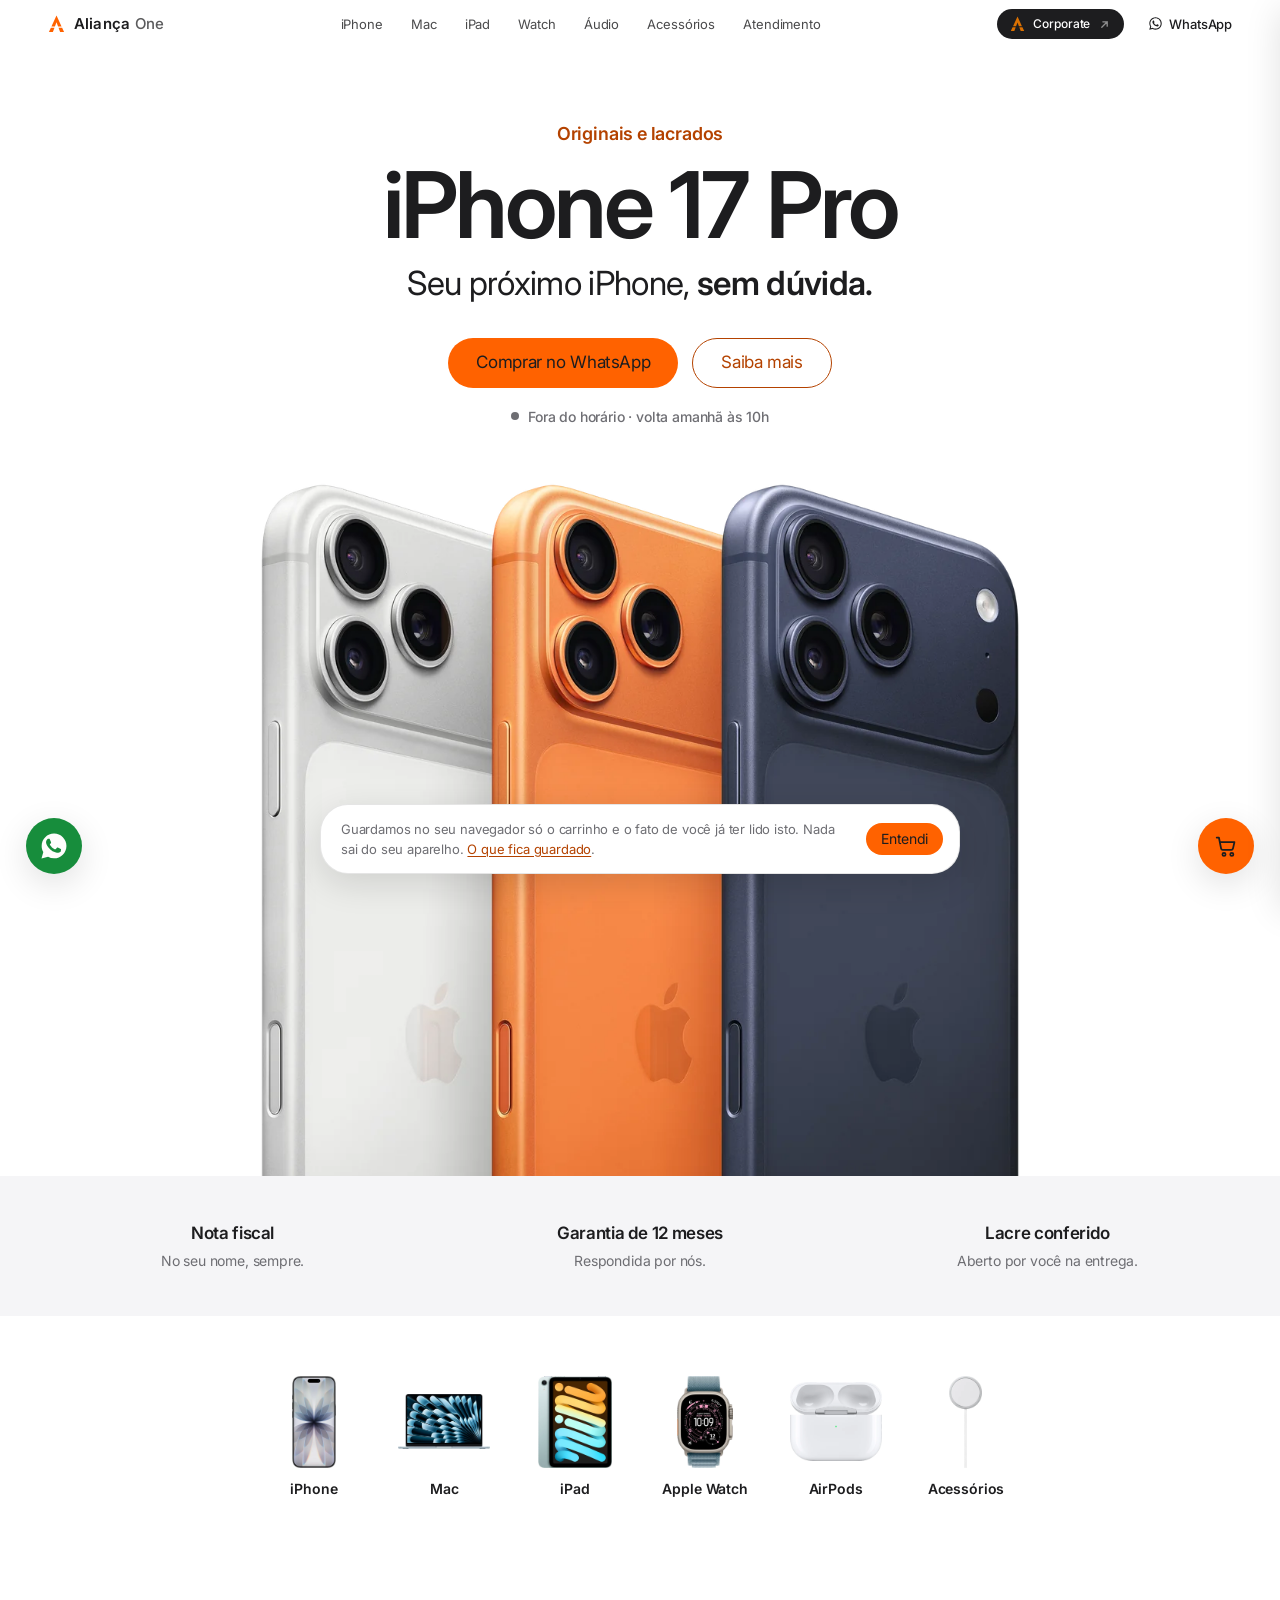
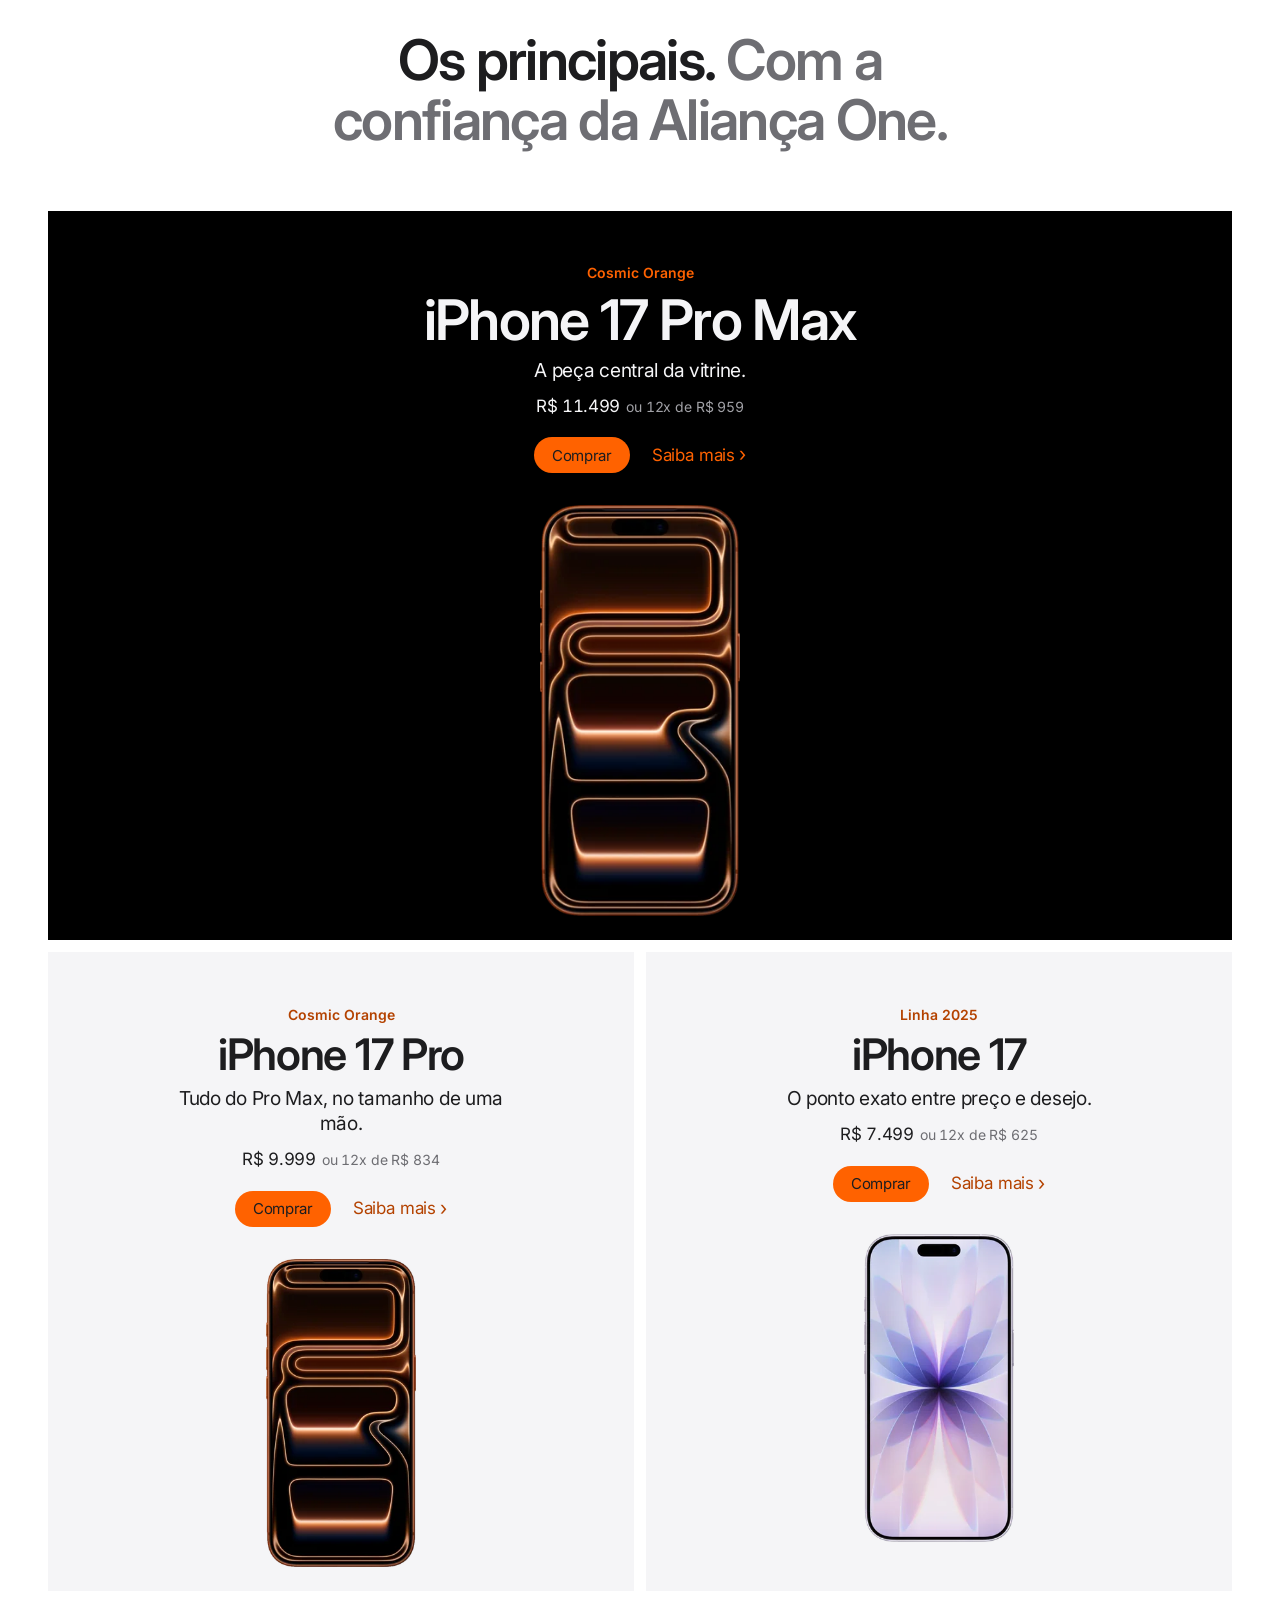
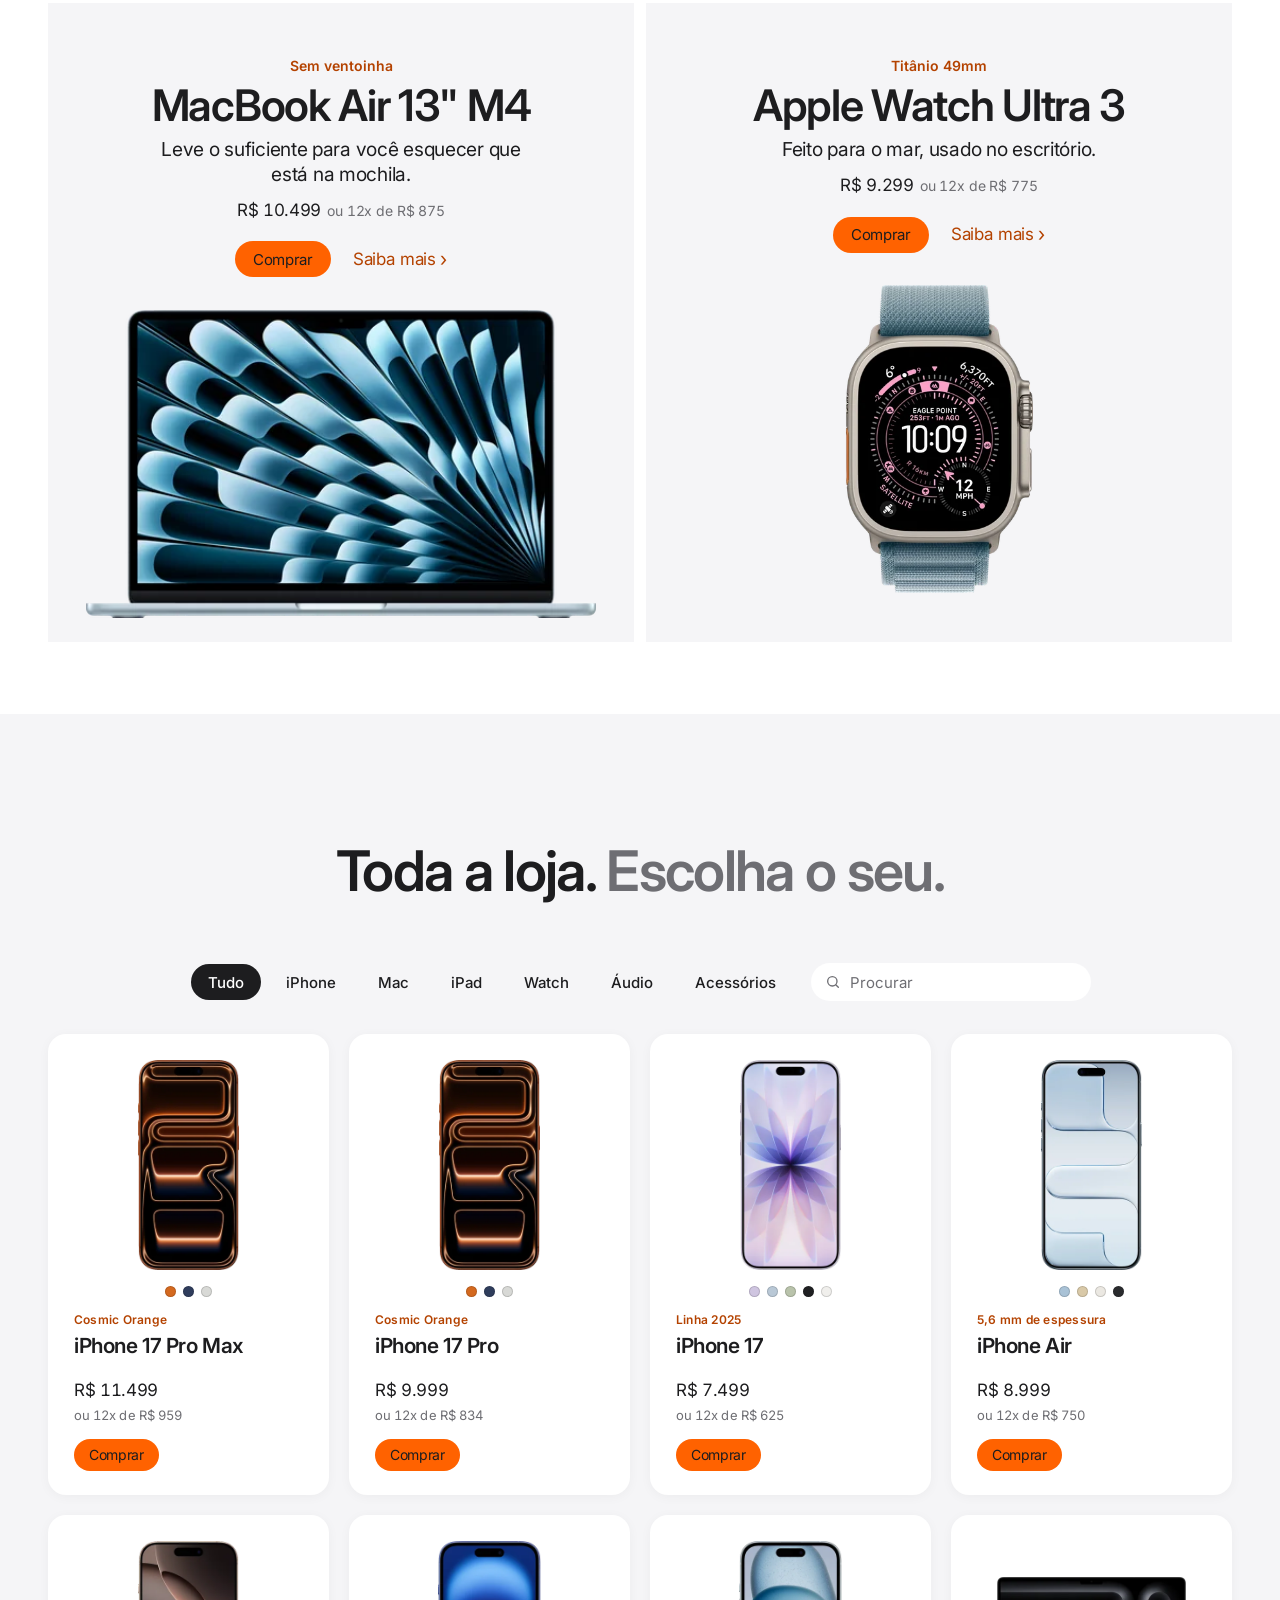
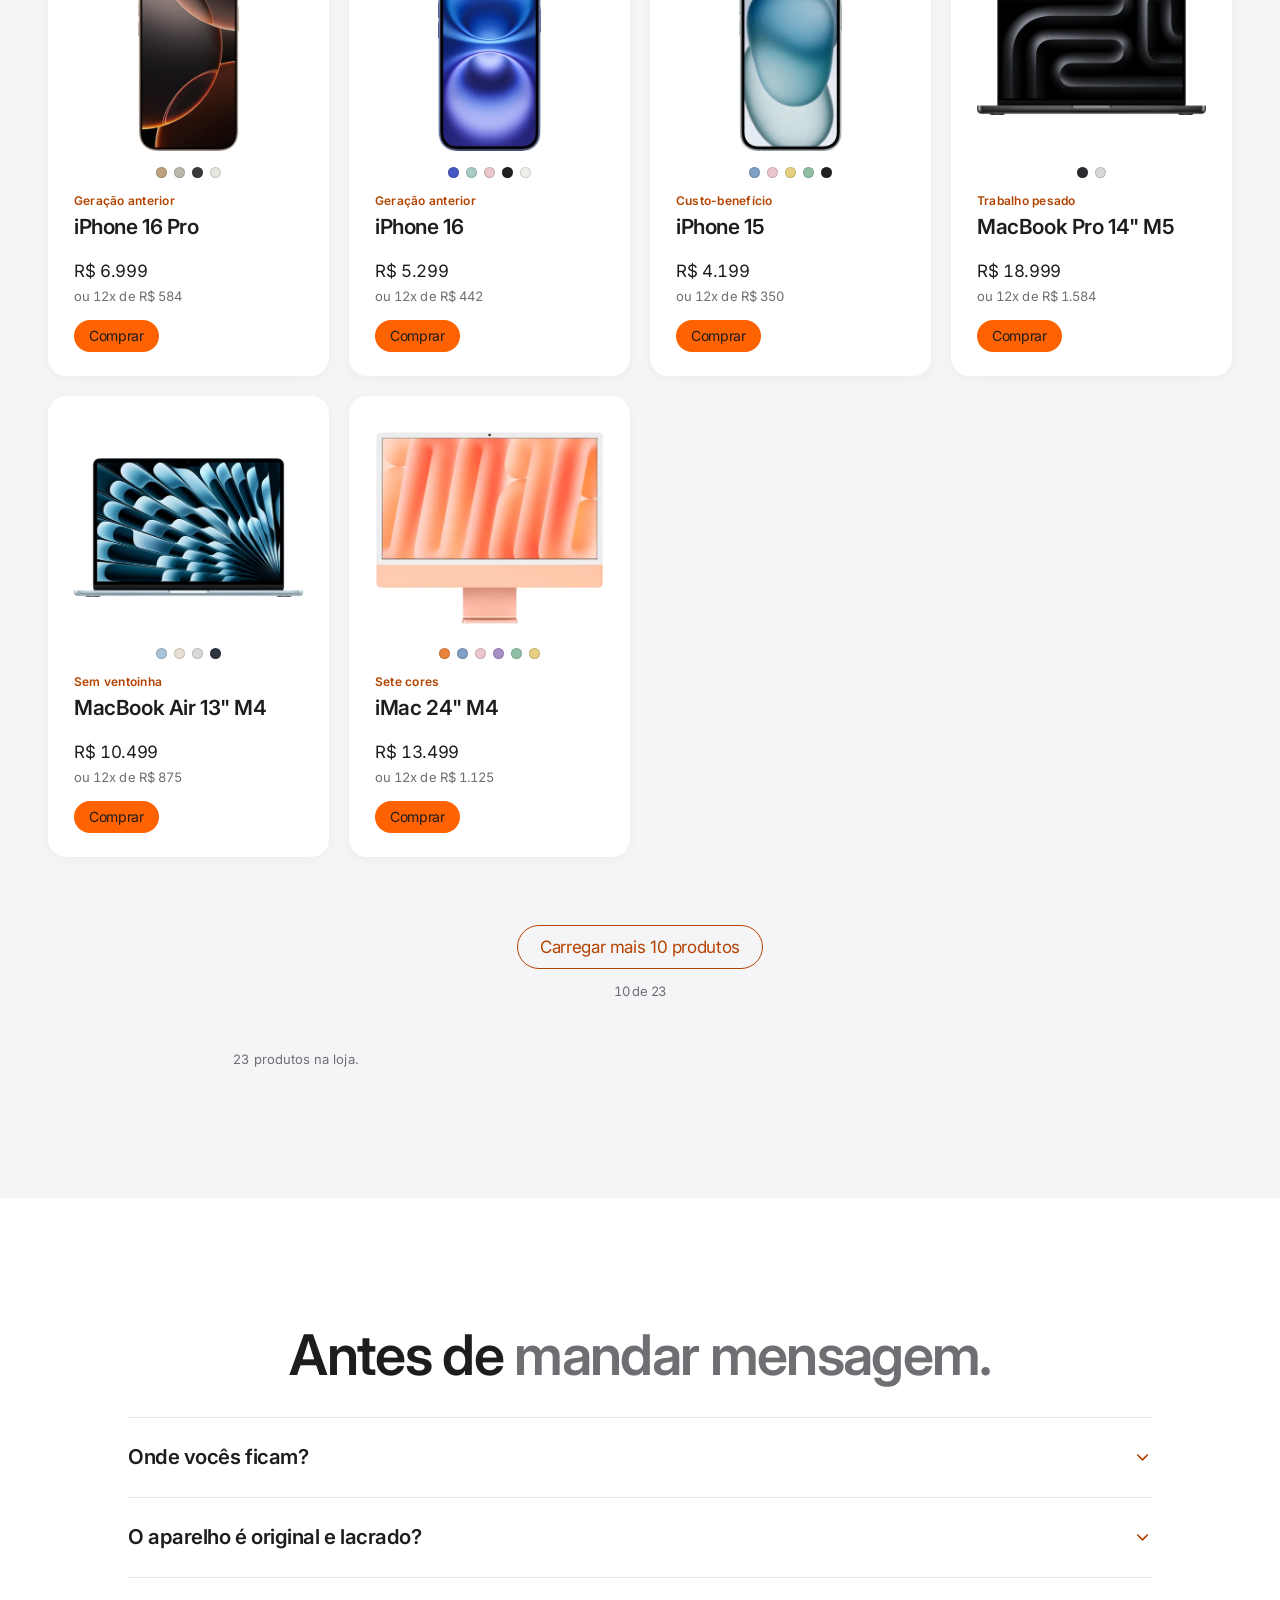
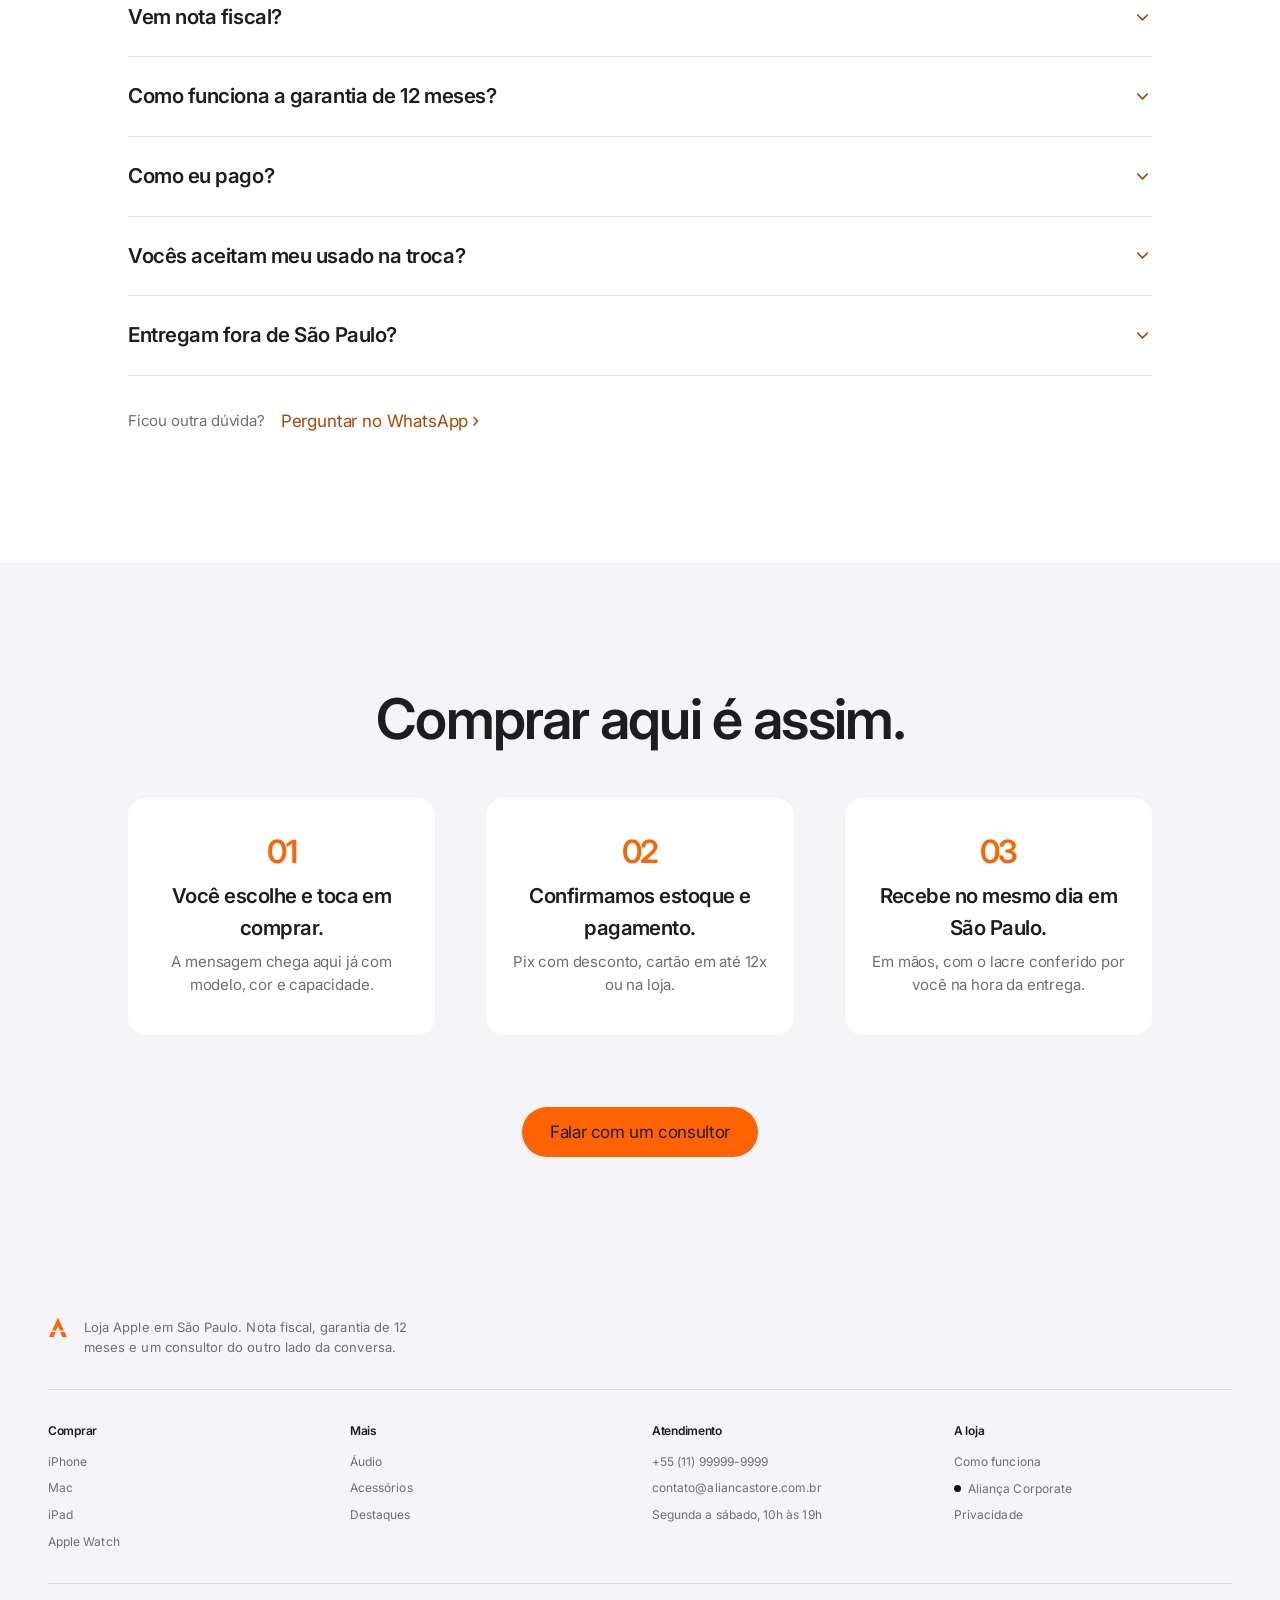
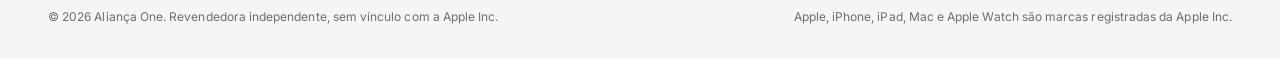
==== index.html @ 77023c51 "Redesenho no estilo Apple e painel de administração - Visual do varejo no idioma de apple.com: palet" ====
<!DOCTYPE html>
<html lang="pt-BR">
<head>
<meta charset="UTF-8">
<meta name="viewport" content="width=device-width, initial-scale=1">
<title>Aliança One — iPhone, Mac, iPad e Apple Watch</title>
<meta name="description" content="Loja Aliança One: iPhone 17, Mac, iPad, Apple Watch e AirPods com nota fiscal, garantia de 12 meses e atendimento direto no WhatsApp.">
<meta name="theme-color" content="#f5f5f7">
<meta property="og:title" content="Aliança One">
<meta property="og:description" content="A melhor forma de comprar Apple em São Paulo. Nota fiscal, garantia e um consultor no WhatsApp.">
<meta property="og:type" content="website">
<link rel="preconnect" href="https://fonts.googleapis.com">
<link rel="preconnect" href="https://fonts.gstatic.com" crossorigin>
<link rel="stylesheet" href="https://fonts.googleapis.com/css2?family=Inter:wght@400;500;600;700&display=swap">
<script>
  document.documentElement.classList.add('js');
  /* A metade da transição que pertence a esta página. Roda ANTES da
     primeira pintura: se esperasse o JS do rodapé, existiria um quadro
     com a página à mostra antes de a cortina cobrir. */
  try {
    if (sessionStorage.getItem('alianca:troca') === '1') {
      sessionStorage.removeItem('alianca:troca');
      document.documentElement.classList.add('chegando');
    }
  } catch (e) { /* navegador sem sessionStorage: entra sem cortina */ }
</script>
<link rel="stylesheet" href="assets/css/style.css">
<link rel="preload" as="image" href="assets/img/iphone-17-pro.webp" type="image/webp" fetchpriority="high">
<link rel="icon" href="data:image/svg+xml,<svg xmlns='http://www.w3.org/2000/svg' viewBox='0 0 64 64'><rect width='64' height='64' rx='14' fill='%23f8f4ee'/><path d='M32 4 48.67 40 37.25 40 32 26 26.75 40 15.33 40Z' fill='%23FF6200'/><path d='M13.5 44 25.25 44 20 58 7 58Z' fill='%23FF6200'/><path d='M50.5 44 38.75 44 44 58 57 58Z' fill='%23FF6200'/></svg>">
</head>
<body>

<div class="troca" id="troca" aria-hidden="true"></div>


<a class="skip" href="#conteudo">Pular para o conteúdo</a>

<!-- ============ Navegação ============ -->
<nav class="nav-topo" aria-label="Navegação principal">
  <div class="shell shell--larga nav-inner">
    <a class="marca" href="index.html" aria-label="Aliança One, página inicial">
      <svg class="simbolo" viewBox="4 2 56 58" aria-hidden="true" focusable="false">
        <path d="M32 4 L48.67 40 L37.25 40 L32 26 L26.75 40 L15.33 40 Z"/>
        <path d="M13.5 44 L25.25 44 L20 58 L7 58 Z"/>
        <path d="M50.5 44 L38.75 44 L44 58 L57 58 Z"/>
      </svg>
      <span class="marca-nome">Aliança<span class="marca-sub">One</span></span>
    </a>

    <div class="nav-links" id="nav-links" data-open="false">
      <a href="index.html?cat=iphone#catalogo">iPhone</a>
      <a href="index.html?cat=mac#catalogo">Mac</a>
      <a href="index.html?cat=ipad#catalogo">iPad</a>
      <a href="index.html?cat=watch#catalogo">Watch</a>
      <a href="index.html?cat=audio#catalogo">Áudio</a>
      <a href="index.html?cat=acessorios#catalogo">Acessórios</a>
      <a class="nav-destaque" href="sobre.html">Atendimento</a>
      <a class="nav-corp-menu" href="corporate.html" data-troca="#000000">
        <span class="nav-corp-menu-t">Aliança <b>Corporate</b></span>
        <span class="nav-corp-menu-s">Mac para a sua equipe, no CNPJ</span>
      </a>
      <a class="btn" data-wa="true" target="_blank" rel="noopener" href="#">Falar no WhatsApp</a>
    </div>

    <!-- A porta para o outro ramo. Ela NÃO mora na lista de
         categorias: iPhone, Mac e iPad são famílias de produto, e o
         Corporate é outra empresa. Posto entre as categorias, ele
         parecia mais um item de catálogo e sumia. Aqui ele fica no
         grupo de ações, à direita, onde moram as coisas que levam
         para fora desta loja. -->
    <a class="nav-corp" href="corporate.html" data-troca="#000000">
      <span class="nav-corp-marca" aria-hidden="true">
        <svg viewBox="4 2 56 58" focusable="false">
          <path d="M32 4 L48.67 40 L37.25 40 L32 26 L26.75 40 L15.33 40 Z"/>
          <path d="M13.5 44 L25.25 44 L20 58 L7 58 Z"/>
          <path d="M50.5 44 L38.75 44 L44 58 L57 58 Z"/>
        </svg>
      </span>
      <span>Corporate</span>
      <svg class="nav-corp-seta" width="13" height="13" viewBox="0 0 24 24" fill="none" stroke="currentColor" stroke-width="2.4" stroke-linecap="round" stroke-linejoin="round" aria-hidden="true"><path d="M7 17 17 7M9 7h8v8"/></svg>
    </a>

    <a class="nav-wa" data-wa="true" target="_blank" rel="noopener" href="#">
      <svg width="15" height="15" viewBox="0 0 24 24" fill="currentColor" aria-hidden="true"><path d="M12.04 2C6.58 2 2.13 6.45 2.13 11.91c0 1.75.46 3.45 1.32 4.95L2 22l5.25-1.38a9.9 9.9 0 0 0 4.79 1.22h.01c5.46 0 9.91-4.45 9.91-9.91 0-2.65-1.03-5.14-2.9-7.01A9.82 9.82 0 0 0 12.04 2Zm0 18.15h-.01a8.2 8.2 0 0 1-4.19-1.15l-.3-.18-3.12.82.83-3.04-.2-.31a8.19 8.19 0 0 1-1.26-4.38c0-4.54 3.7-8.24 8.25-8.24 2.2 0 4.27.86 5.83 2.42a8.19 8.19 0 0 1 2.41 5.83c0 4.54-3.7 8.24-8.24 8.24Zm4.52-6.17c-.25-.12-1.47-.72-1.69-.81-.23-.08-.39-.12-.56.13-.16.24-.64.8-.78.97-.15.16-.29.18-.53.06-.25-.13-1.05-.39-1.99-1.23-.74-.66-1.23-1.47-1.38-1.72-.14-.25-.01-.38.11-.5.11-.11.25-.29.37-.44.13-.15.17-.25.25-.41.09-.17.04-.31-.02-.43-.06-.12-.56-1.34-.76-1.84-.2-.48-.4-.42-.56-.43h-.47c-.17 0-.43.06-.66.31-.23.25-.86.85-.86 2.06s.89 2.39 1.01 2.55c.12.17 1.74 2.66 4.22 3.73.59.25 1.05.4 1.41.52.59.19 1.13.16 1.56.1.47-.07 1.47-.6 1.68-1.18.21-.58.21-1.07.14-1.18-.06-.11-.22-.17-.47-.29Z"/></svg>
      <span class="txt">WhatsApp</span>
    </a>


    <button class="nav-toggle" type="button" aria-expanded="false" aria-controls="nav-links" aria-label="Abrir menu">
      <span></span>
    </button>
  </div>
</nav>

<main id="conteudo">

<!-- ============ Capa ============ -->
<!-- No idioma de uma página de produto da Apple: o nome do aparelho,
     uma frase, as duas ações e a foto grande embaixo, tudo centrado.
     O laranja aparece no olho e no botão — e na própria foto. -->
<section class="heroi">
  <div class="shell heroi-txt">
    <p class="heroi-olho" data-entra>Originais e lacrados</p>
    <h1 class="heroi-titulo" data-entra>iPhone 17 Pro</h1>
    <p class="heroi-sub" data-entra>Seu próximo iPhone, <em>sem dúvida.</em></p>

    <div class="heroi-acoes" data-entra>
      <a class="btn btn--grande" target="_blank" rel="noopener"
         data-wa="Olá! Vim pelo site da Aliança One e quero ver as ofertas de iPhone.">Comprar no WhatsApp</a>
      <a class="btn btn--grande btn--vazio" href="produto.html?id=iphone-17-pro">Saiba mais</a>
    </div>

    <p class="estado" id="estado-loja" data-entra data-aberta="false">
      <span class="estado-luz" aria-hidden="true"></span>
      <span class="estado-txt"></span>
    </p>
  </div>

  <figure class="heroi-foto" data-entra>
    <picture>
      <source srcset="assets/img/iphone-17-pro.webp" type="image/webp">
      <img src="assets/img/iphone-17-pro.png" width="988" height="1122"
           fetchpriority="high" decoding="async"
           alt="Três iPhone 17 Pro vistos por trás, lado a lado: Prata Profundo, Laranja-cósmico e Azul-profundo.">
    </picture>
  </figure>
</section>

<!-- Os quatro fatos que respondem "e se for golpe?". -->
<section class="fatos" aria-label="Por que comprar aqui">
  <dl class="shell shell--larga fatos-grade">
    <div data-cnpj-bloco><dt>CNPJ</dt><dd data-cnpj></dd></div>
    <div><dt>Nota fiscal</dt><dd>No seu nome, sempre.</dd></div>
    <div><dt>Garantia de 12 meses</dt><dd>Respondida por nós.</dd></div>
    <div><dt>Lacre conferido</dt><dd>Aberto por você na entrega.</dd></div>
  </dl>
</section>

<!-- ============ Trilho de categorias ============ -->
<!-- Como a vitrine da Apple Store: uma foto pequena de cada família
     em cima do nome. -->
<section class="trilho" aria-label="Comprar por categoria">
  <div class="shell shell--larga">
    <div class="trilho-lista">
      <a href="index.html?cat=iphone#catalogo"><img src="assets/img/produtos/iphone-17/preto.webp" alt="" loading="lazy" width="80" height="80"><span>iPhone</span></a>
      <a href="index.html?cat=mac#catalogo"><img src="assets/img/produtos/macbook-air-13-m4/azul-ceu.webp" alt="" loading="lazy" width="80" height="80"><span>Mac</span></a>
      <a href="index.html?cat=ipad#catalogo"><img src="assets/img/produtos/ipad-air-11-m3/azul.webp" alt="" loading="lazy" width="80" height="80"><span>iPad</span></a>
      <a href="index.html?cat=watch#catalogo"><img src="assets/img/produtos/watch-ultra-3/titanio-natural.webp" alt="" loading="lazy" width="80" height="80"><span>Apple Watch</span></a>
      <a href="index.html?cat=audio#catalogo"><img src="assets/img/produtos/airpods-pro-3/branco.webp" alt="" loading="lazy" width="80" height="80"><span>AirPods</span></a>
      <a href="index.html?cat=acessorios#catalogo"><img src="assets/img/produtos/magsafe-charger/branco.webp" alt="" loading="lazy" width="80" height="80"><span>Acessórios</span></a>
    </div>
  </div>
</section>

<!-- ============ Destaques ============ -->
<section class="destaques" id="destaques">
  <div class="shell shell--larga">
    <div class="sec-topo" data-reveal>
      <h2 class="t-xl">Os principais. <em class="rampa">Com a confiança da Aliança One.</em></h2>
    </div>

    <div class="grade-destaques" id="grade-destaques"></div>
  </div>
</section>

<!-- ============ Catálogo ============ -->
<section class="catalogo" id="catalogo">
  <div class="shell shell--larga">
    <div class="sec-topo" data-reveal>
      <h2 class="t-xl">Toda a loja. <em class="rampa">Escolha o seu.</em></h2>
    </div>

    <div class="filtros" data-reveal>
      <div class="chips" id="chips" role="group" aria-label="Filtrar por categoria"></div>
      <div class="busca">
        <svg width="16" height="16" viewBox="0 0 24 24" fill="none" stroke="currentColor" stroke-width="2" stroke-linecap="round" aria-hidden="true"><circle cx="11" cy="11" r="7"/><path d="m20 20-3.5-3.5"/></svg>
        <label class="sr-only" for="busca">Procurar produto</label>
        <input id="busca" type="search" placeholder="Procurar" autocomplete="off">
      </div>
    </div>

    <div class="lista" id="lista-produtos"></div>
    <p class="contagem" id="contagem" role="status" aria-live="polite"></p>
  </div>
</section>

<!-- ============ Perguntas ============ -->
<section class="perguntas" id="perguntas">
  <div class="shell">
    <div class="sec-topo" data-reveal>
      <h2 class="t-xl">Antes de <em class="rampa">mandar mensagem.</em></h2>
    </div>

    <div class="acordeao" id="acordeao"></div>

    <p class="perguntas-fim" data-reveal>
      Ficou outra dúvida?
      <a class="seta" data-wa="Olá! Vim pelo site da Aliança One e fiquei com uma dúvida antes de comprar."
         target="_blank" rel="noopener" href="#">Perguntar no WhatsApp</a>
    </p>
  </div>
</section>

<!-- ============ Instagram ============ -->
<section class="insta" data-instagram-bloco>
  <div class="shell">
    <div class="insta-grade">
      <div data-reveal>
        <p class="olho">Instagram</p>
        <h2 class="t-xl">O estoque do dia mora lá.</h2>
        <p class="insta-txt">Todo aparelho que chega é postado. É onde você vê o que
          temos hoje, quem recebeu ontem e a cara de quem vai te atender — que é a
          prova que a gente tem para dar, e a que você deveria cobrar.</p>
      </div>

      <a class="insta-cartao" data-instagram href="#" target="_blank" rel="noopener" data-reveal>
        <svg viewBox="0 0 24 24" fill="none" stroke="currentColor" stroke-width="1.6" aria-hidden="true">
          <rect x="3" y="3" width="18" height="18" rx="5.4"/>
          <circle cx="12" cy="12" r="4.1"/>
          <circle cx="17.4" cy="6.6" r="1.2" fill="currentColor" stroke="none"/>
        </svg>
        <span class="insta-arroba" data-arroba>Instagram</span>
        <span class="insta-acao">Ver o perfil</span>
      </a>
    </div>
  </div>
</section>

<!-- ============ Compromissos ============ -->
<section class="compromissos">
  <div class="shell">
    <h2 class="t-xl" data-reveal>Comprar aqui é assim.</h2>

    <div class="compromissos-grade">
      <div data-reveal>
        <span class="n" aria-hidden="true">01</span>
        <h3>Você escolhe e toca em comprar.</h3>
        <p>A mensagem chega aqui já com modelo, cor e capacidade.</p>
      </div>
      <div data-reveal style="--delay:80ms">
        <span class="n" aria-hidden="true">02</span>
        <h3>Confirmamos estoque e pagamento.</h3>
        <p>Pix com desconto, cartão em até 12x ou na loja.</p>
      </div>
      <div data-reveal style="--delay:160ms">
        <span class="n" aria-hidden="true">03</span>
        <h3>Recebe no mesmo dia em São Paulo.</h3>
        <p>Em mãos, com o lacre conferido por você na hora da entrega.</p>
      </div>
    </div>

    <div class="compromissos-cta" data-reveal>
      <a class="btn btn--grande" data-wa="true" target="_blank" rel="noopener" href="#">Falar com um consultor</a>
    </div>
  </div>
</section>

</main>

<!-- ============ Rodapé ============ -->
<footer class="rodape">
  <div class="shell shell--larga">
      <div class="rodape-marca">
        <svg class="simbolo" viewBox="4 2 56 58" aria-hidden="true" focusable="false">
          <path d="M32 4 L48.67 40 L37.25 40 L32 26 L26.75 40 L15.33 40 Z"/>
          <path d="M13.5 44 L25.25 44 L20 58 L7 58 Z"/>
          <path d="M50.5 44 L38.75 44 L44 58 L57 58 Z"/>
        </svg>
        <p>Loja Apple em São Paulo. Nota fiscal, garantia de 12 meses e um consultor
          do outro lado da conversa.</p>
      </div>

    <div class="rodape-cols">
      <div>
        <h4>Comprar</h4>
        <ul>
          <li><a href="index.html?cat=iphone#catalogo">iPhone</a></li>
          <li><a href="index.html?cat=mac#catalogo">Mac</a></li>
          <li><a href="index.html?cat=ipad#catalogo">iPad</a></li>
          <li><a href="index.html?cat=watch#catalogo">Apple Watch</a></li>
        </ul>
      </div>
      <div>
        <h4>Mais</h4>
        <ul>
          <li><a href="index.html?cat=audio#catalogo">Áudio</a></li>
          <li><a href="index.html?cat=acessorios#catalogo">Acessórios</a></li>
          <li><a href="index.html#destaques">Destaques</a></li>
        </ul>
      </div>
      <div>
        <h4>Atendimento</h4>
        <ul>
          <li><a data-wa="true" target="_blank" rel="noopener" href="#"><span data-telefone>WhatsApp</span></a></li>
          <li data-campo="email"></li>
          <li data-campo="horario"></li>
        </ul>
      </div>
      <div>
        <h4>A loja</h4>
        <ul>
          <li data-instagram-bloco><a data-instagram href="#" target="_blank" rel="noopener"><span data-arroba>Instagram</span></a></li>
          <li><a href="sobre.html">Como funciona</a></li>
          <li><a class="rodape-corp" href="corporate.html" data-troca="#000000">Aliança Corporate</a></li>
          <li><a href="privacidade.html">Privacidade</a></li>
        </ul>
      </div>
    </div>

    <div class="rodape-fim">
      <p>© <span id="ano"></span> Aliança One. Revendedora independente, sem vínculo com a Apple Inc.</p>
      <p>Apple, iPhone, iPad, Mac e Apple Watch são marcas registradas da Apple Inc.</p>
    </div>
  </div>
</footer>

<!-- ============ Sacola ============ -->
<div class="carrinho" id="carrinho" data-aberto="false">
  <div class="carrinho-veu" data-fechar-carrinho></div>

  <aside class="carrinho-folha" role="dialog" aria-modal="true" aria-labelledby="carrinho-titulo" aria-hidden="true">
    <header class="carrinho-topo">
      <h2 id="carrinho-titulo">Seu carrinho</h2>
      <button class="carrinho-x" type="button" data-fechar-carrinho aria-label="Fechar o carrinho">
        <svg width="15" height="15" viewBox="0 0 24 24" fill="none" stroke="currentColor" stroke-width="2.2" stroke-linecap="round" aria-hidden="true"><path d="M6 6l12 12M18 6L6 18"/></svg>
      </button>
    </header>

    <div class="carrinho-corpo" id="carrinho-itens"></div>

    <footer class="carrinho-fim" id="carrinho-fim" hidden>
      <div class="carrinho-total">
        <span>Total à vista</span>
        <b id="carrinho-total"></b>
      </div>
      <p class="carrinho-parcelado" id="carrinho-parcelado"></p>
      <a class="btn btn--grande btn--largo" id="carrinho-enviar" target="_blank" rel="noopener" href="#">
        Fechar pedido no WhatsApp
      </a>
      <p class="carrinho-nota">A lista inteira já vai escrita na mensagem, com cor e capacidade.</p>
    </footer>
  </aside>
</div>

<!-- ============ Aviso de armazenamento ============ -->
<div class="aviso" id="aviso" hidden>
  <p class="aviso-txt">Guardamos no seu navegador só o carrinho e o fato de você já ter lido
    isto. Nada sai do seu aparelho. <a href="privacidade.html">O que fica guardado</a>.</p>
  <button class="btn btn--peq" type="button" id="aviso-ok">Entendi</button>
</div>

<!-- ============ Carrinho ============ -->
<button class="fab-sacola" type="button" aria-expanded="false" aria-controls="carrinho"
        aria-label="Abrir o carrinho, vazio" data-itens="0">
  <span class="fab-icone" aria-hidden="true">
    <svg viewBox="0 0 24 24" fill="none" stroke="currentColor" stroke-width="1.7" stroke-linecap="round" stroke-linejoin="round">
      <path d="M2.6 3.4h2.1l2.1 10.5a1.6 1.6 0 0 0 1.6 1.3h8.2a1.6 1.6 0 0 0 1.6-1.2l1.4-6.1H5.7"/>
      <circle cx="9.6" cy="19.6" r="1.5"/>
      <circle cx="17.1" cy="19.6" r="1.5"/>
    </svg>
  </span>
  <span class="fab-sacola-n" aria-hidden="true">0</span>
</button>

<!-- ============ WhatsApp ============ -->
<a class="wa" href="#" target="_blank" rel="noopener" aria-label="Falar com a Aliança One no WhatsApp">
  <svg viewBox="0 0 24 24" fill="currentColor" aria-hidden="true"><path d="M12.04 2C6.58 2 2.13 6.45 2.13 11.91c0 1.75.46 3.45 1.32 4.95L2 22l5.25-1.38a9.9 9.9 0 0 0 4.79 1.22h.01c5.46 0 9.91-4.45 9.91-9.91 0-2.65-1.03-5.14-2.9-7.01A9.82 9.82 0 0 0 12.04 2Zm5.52 13.98c-.25.7-1.45 1.34-2.02 1.42-.52.08-1.17.11-1.89-.12-.43-.14-.99-.32-1.7-.63-2.99-1.29-4.94-4.3-5.09-4.5-.15-.2-1.22-1.62-1.22-3.09 0-1.47.77-2.19 1.04-2.49.27-.3.59-.37.79-.37h.57c.18 0 .43-.07.67.51.25.6.84 2.07.91 2.22.07.15.12.32.02.52-.1.2-.15.32-.3.5-.15.17-.31.39-.44.52-.15.15-.3.31-.13.6.17.3.76 1.25 1.63 2.03 1.12 1 2.07 1.31 2.36 1.46.3.15.47.12.64-.07.17-.2.74-.86.94-1.16.2-.3.4-.25.67-.15.27.1 1.72.81 2.02.96.3.15.5.22.57.35.07.12.07.72-.18 1.42Z"/></svg>
</a>

<script src="assets/js/data.js"></script>
<script src="assets/js/catalogo.js"></script>
<script src="assets/js/aparelho.js"></script>
<script src="assets/js/gesto.js"></script>
<script src="assets/js/transicao.js"></script>
<script src="assets/js/app.js"></script>
<script src="assets/js/carrinho.js"></script>
</body>
</html>
---- assets/css/style.css ----
/* =============================================================
   ALIANÇA ONE — folha de estilo única

   A PÁGINA É OFF-WHITE E O LARANJA É O DETALHE. Essa é a inversão
   que governa tudo o que vem abaixo. Antes o laranja era o chão e o
   branco era o gesto; agora o papel é o chão e o laranja é o gesto —
   ele preenche botão, rótulo, o filete que corta a capa e uma única
   superfície inteira — a faixa dos compromissos, no pé da página —
   e nada mais.

   O argumento não é de gosto, é de quanto laranja o olho aguenta. Um
   chão saturado obriga a página inteira a se defender dele: toda
   tinta vira branca, todo secundário some, toda cor de produto tem
   de brigar com a cor da loja. Sobre papel, o laranja volta a ser o
   que uma marca precisa que ele seja — a coisa que o olho encontra
   primeiro, justamente porque não está em todo lugar.

   O laranja é o do iPhone 17 Pro: a página e o aparelho fotografado
   na capa são da mesma família de matiz.
   ============================================================= */

/* ---------- 1. Tokens ---------- */

:root {
  /* ---------------------------------------------------------------
     OS TRÊS DEGRAUS DO PAPEL.

     Off-white, nunca `#fff`: o branco puro é uma tela de escritório,
     e a loja vende objeto, não planilha. Os três são o MESMO papel
     com o croma da marca dentro (0.004 a 0.012 no matiz 70–78) — é
     essa gota de laranja que faz o cinza parecer quente em vez de
     parecer poeira.

     A ordem entre eles é a de uma lista agrupada de iOS, e é o
     contrário do que parece: o chão da página é o degrau do MEIO, o
     cartão é MAIS CLARO que ele, e o recuo é mais escuro. É assim que
     um cartão se levanta sem precisar de borda — a sombra confirma o
     que a luz já disse.
     --------------------------------------------------------------- */
  --chao:    #f5f5f7;  /* o cinza da Apple · o chão da página */
  --chao-2:  #ffffff;  /* cartão, campo, chip */
  --fundo:   #e8e8ed;  /* recuo, hover */

  /* Os mesmos três, com os nomes que o resto da folha já usava. As
     ilhas claras deixaram de ser exceção: agora a página inteira é
     ilha, e `--papel` é o papel mais alvo, para o que precisa saltar
     um degrau acima do chão. */
  --papel:   #ffffff;
  --papel-2: #f5f5f7;

  /* ---------------------------------------------------------------
     O LARANJA DA MARCA É `#FF6200`, e ele tem um limite físico que
     define sozinho toda a estrutura desta seção.

     `#FF6200` mede `oklch(0.691 0.207 42)`. A luminância dele é 0.30,
     e isso quer dizer que o MELHOR contraste que ele pode alcançar
     contra qualquer fundo claro é **3,00:1 — no branco puro**. Não é
     questão de escolher bem o papel: não existe fundo mais claro que
     branco. Como texto sobre papel ele fecha 2,74:1, e não há ajuste
     que o salve.

     Do outro lado ele é excelente como CHÃO: a tinta preta quente por
     cima dele fecha **5,79:1** — melhor que os 5,43:1 que o
     Laranja-cósmico dava. É para isso que ele serve.

     Daí a divisão de trabalho, e ela não é "dois laranjas": é o mesmo
     matiz 42 em duas luzes, cada uma no trabalho que a física permite.

       `--marca`  PREENCHE. Botão, cartão forte, faixa, etiqueta,
                  carrinho, chip, o filete da capa. Sempre com tinta
                  preta por cima — nunca com papel, que daria 2,90:1.
       `--acao`   ESCREVE. Rótulo, link, seta, chevron, monograma,
                  foco. Mesmo matiz, luz 0.53, 5,14:1 no chão.

     Visualmente o site é `#FF6200`: ele é quem preenche tudo o que
     tem área. O irmão escuro só aparece em texto miúdo, que é onde
     `#FF6200` seria ilegível de qualquer jeito.

     A REGRA DURA, e ela vale em toda superfície laranja da página:

         Sobre laranja, a tinta é PRETA. Nunca papel miúdo.

     E a armadilha que a medição pegou: rebaixar essa tinta por
     opacidade reprova. Por isso não há dois brilhos dentro de uma peça
     laranja — há uma tinta só, e o que separa manchete de corpo é peso
     e tamanho, nunca brilho.

     O Laranja-cósmico saiu. Ele era um segundo tom de superfície, e
     dois laranjas de superfície numa página que tem um laranja de
     marca é exatamente a diluição que a folha inteira existe para
     evitar.
     --------------------------------------------------------------- */
  --marca:       #FF6200;                 /* oklch(0.691 0.207 42) · preto por cima 5,79:1 */
  --marca-funda: oklch(0.655 0.19 42);    /* #eb5e15 · hover do preenchimento · 5,08:1 */

  --acao:       oklch(0.53 0.16 42);      /* #b44200 · o laranja que se ESCREVE · 5,14:1 */
  --acao-funda: oklch(0.475 0.143 42);    /* #9b3801 · hover do laranja escrito */
  --acao-tenue: color-mix(in oklab, var(--marca) 12%, transparent);

  /* O degrau de ênfase: a tinta laranja de um botão de PAPEL que mora
     dentro de uma superfície laranja. */
  --sobre-claro: oklch(0.48 0.145 42);    /* #9d3900 · 6,7:1 no papel */

  /* ---------------------------------------------------------------
     A TINTA. Preto quente, nunca `#000`: o mesmo matiz do laranja,
     com croma quase zero. 15,9:1 no chão.

     O secundário se rebaixa ESCURECENDO, que é o que um chão claro
     pede — foi exatamente o contrário na versão laranja, e é a única
     regra do site que a inversão virou de cabeça para baixo.
     --------------------------------------------------------------- */
  --tinta:   #1d1d1f;   /* 15,4:1 no chão */
  --escuro:  #1d1d1f;   /* o mesmo, pelo nome antigo */
  --suave:   #6e6e73;   /* 4,9:1 no chão, 5,1:1 no branco */

  /* O `--claro` é o papel visto de dentro de uma superfície escura:
     a tinta da faixa do Instagram, do botão preto da capa, do selo
     do carrinho. Ele não é mais o gesto do site — o gesto é o
     laranja. */
  --claro:   #ffffff;

  /* O filete. Sobre papel ele é a tinta rebaixada, não o branco. */
  --linha:   rgb(0 0 0 / 0.1);
  --linha-forte: rgb(0 0 0 / 0.2);

  /* A faixa forte e o botão: `#FF6200` cheio com a tinta preta por
     cima. É a mesma dupla em toda a folha, e é o único preenchimento
     cromático que o site tem. */
  --forte: var(--marca);
  --forte-tinta: #1d1d1f;

  /* Sem degradê em lugar nenhum: o token continua para o resto da
     folha não quebrar, mas é uma cor só. */
  --rampa-acao: var(--marca);

  /* -- Os dois grãos do outro ramo --
     O site carrega exatamente duas peças com a cor do Corporate: o
     disco do monograma na pílula do menu e o bloco dela no menu de
     celular. São os únicos lugares em que uma cor de fora do sistema
     entra, e entram porque não são decoração — são a amostra do
     lugar para onde o link leva. O ouro saiu de lá, depois o amarelo,
     depois o próprio bronze: hoje o acento do Corporate é um laranja
     vivo e escuro, e a miniatura tem de dizer a verdade sobre a
     página que promete. */
  --corp-preto:  oklch(0.19 0.008 250);
  --corp-laranja: #db7102;               /* oklch(0.66 0.163 55) */

  /* ---------------------------------------------------------------
     Chãos por categoria. A cor diz de que família é o produto antes
     de você ler o nome. Eles subiram de saturação junto com a
     inversão: contra um chão laranja bastava serem pálidos, contra
     um chão de papel um pálido some. Croma baixo mesmo assim — quem
     sinaliza ação é o laranja, e esses aqui são só chão.
     --------------------------------------------------------------- */
  --areia:   #f5f5f7;   /* iPhone     */
  --bruma:   #f5f5f7;  /* iPad       */
  --musgo:   #f5f5f7;  /* Áudio      */
  --argila:   #f5f5f7;   /* Watch      */
  --linho:   #f5f5f7;   /* Acessórios */
  --grafite:   #f5f5f7;  /* Mac        */

  /* ---------------------------------------------------------------
     As caixas dos destaques usam a versão SATURADA da mesma família.
     São seis blocos só, aparecendo uma vez na página — é onde a cor
     pode pesar sem cansar. Os chãos pálidos acima continuam servindo
     às pílulas do trilho, que se repetem.

     Cada caixa carrega dois tons próprios: `--olho` para o rótulo e
     `--sub` para o texto miúdo. O secundário do resto do site
     reprova aqui, então dentro da caixa ele escurece e ganha o matiz
     da própria família.
     --------------------------------------------------------------- */
  --areia-viva: #ffffff;
  --bruma-viva: #ffffff;
  --musgo-vivo: #ffffff;
  --argila-viva: #ffffff;
  --linho-vivo: #ffffff;
  --grafite-vivo: #ffffff;
  --laranja-vivo: #ffffff;

  /* A noite: o único chão escuro do site, na faixa do Instagram.
     Social é outro lugar, e parecer outro lugar ajuda a pessoa a
     entender para onde ela vai ao clicar. */
  --noite:   oklch(0.235 0.022 45);

  /* O verde do WhatsApp. Não é cor da loja: é o rótulo de um
     aplicativo, como o ícone. */
  --zap: oklch(0.565 0.155 148);

  /* O poço da peça na página do produto: um degrau abaixo do papel,
     com um fio do laranja dentro. */
  --poco:    #f5f5f7;

  /* O aro de 1px: o que separa um chip do chão quando a diferença de
     tom entre os dois é de 1,07:1 e uma sombra seria pesada demais
     para uma peça de 42px. */
  --aro: inset 0 0 0 1px rgb(0 0 0 / 0.08);

  --sans: -apple-system, BlinkMacSystemFont, 'SF Pro Text', 'Inter',
          'Helvetica Neue', Arial, sans-serif;

  /* Manchetes: a SF Pro de verdade quando a pessoa está num aparelho
     Apple — que é a maioria de quem compra aqui. A Apple não licencia
     a SF Pro para servir na web, então ela não pode ser baixada; o que
     dá para fazer é pedi-la ao sistema primeiro. Quem não a tem cai na
     Switzer, escolhida justamente por ser a mais próxima dela em
     proporção e desenho — a manchete muda de arquivo, não de voz. */
  --display: -apple-system, BlinkMacSystemFont, 'SF Pro Display', 'Inter',
             'Helvetica Neue', Arial, sans-serif;

  --t-hero:  clamp(2.75rem, 6.4vw, 5.5rem);
  --t-xl:    clamp(2rem, 4vw, 3.25rem);
  --t-lg:    clamp(1.5rem, 2.6vw, 2.1rem);
  --t-md:    clamp(1.15rem, 1.6vw, 1.375rem);
  --t-body:  1.0625rem;
  --t-sm:    0.9375rem;
  --t-xs:    0.8125rem;
  --t-olho:  0.75rem;

  /* Ritmo */
  --s1: 4px;   --s2: 8px;   --s3: 12px;  --s4: 16px;
  --s5: 24px;  --s6: 32px;  --s7: 48px;  --s8: 72px;
  --s9: 112px; --s10: 160px;

  --gutter:  clamp(22px, 5vw, 48px);
  --section: clamp(72px, 10vw, 152px);
  --shell:   1120px;
  --shell-larga: 1320px;
  --nav:     52px;

  /* Movimento discreto */
  --ease: cubic-bezier(0.16, 1, 0.3, 1);
  --tap: 130ms;
  --hover: 220ms;
  --reveal: 620ms;

  /* -- Formas --
     Os raios subiram: 28px nos cartões é o que faz a vitrine parecer
     macia em vez de tabelada. A pílula continua em 980px. */
  --r-sm: 12px;
  --r:    18px;
  --r-lg: 28px;
  --r-poco: 20px;   /* o raio de dentro: sempre 8px menor que o do cartão */

  /* -- Elevação --
     O site era chapado por decisão, e essa decisão mudou aqui: os
     cartões da vitrine passam a FLUTUAR. A sombra é sempre dupla —
     uma camada curta que cola o objeto no chão e uma longa que dá o
     volume. Uma sombra só, dura, é o que faz parecer adesivo.

     Ela vive apenas na vitrine e nas peças que se levantam. Seções,
     faixas e linhas de catálogo continuam separadas por cor e por
     filete, como sempre foram. */
  --sombra-card:  0 2px 12px rgb(0 0 0 / 0.06);
  --sombra-alta:  0 10px 34px rgb(0 0 0 / 0.12);

  /* A cor DESTE ramo, usada pela cortina da troca. É o CHÃO da
     página, não o acento: a bola tem de chegar do outro lado já
     pintada com aquilo que vai estar embaixo do conteúdo. */
  --troca-cor: var(--chao);

  color-scheme: light;
}

@font-face {
  font-family: 'Switzer-fallback';
  src: local('Helvetica Neue'), local('Arial');
  size-adjust: 98%;
  ascent-override: 96%;
  descent-override: 24%;
}

/* ---------- 2. Base ---------- */

*, *::before, *::after { box-sizing: border-box; }

html {
  /* Reservado onde existe barra de rolagem de verdade: sem isso a
     página inteira salta 15px para o lado quando a sacola trava a
     rolagem. No celular a barra é sobreposta e não ocupa espaço —
     ali a reserva vira uma faixa morta na direita da tela. */
  scrollbar-gutter: auto;
  -webkit-text-size-adjust: 100%;
  scroll-behavior: smooth;
  scroll-padding-top: calc(var(--nav) + 24px);
}

body {
  margin: 0;
  background: var(--chao);
  color: var(--tinta);
  font-family: var(--sans);
  font-size: var(--t-body);
  line-height: 1.55;
  letter-spacing: -0.01em;
  -webkit-font-smoothing: antialiased;
  text-rendering: optimizeLegibility;
  font-optical-sizing: auto;
  overflow-x: hidden;
}

/* Números de preço nunca dançam de largura entre um card e outro. */
.card-preco, .linha-preco, .produto-preco, .capa-preco, .barra-compra .v {
  font-variant-numeric: tabular-nums;
}

button { font: inherit; color: inherit; }
a { color: inherit; text-decoration: none; }

:focus-visible {
  outline: 2px solid var(--acao);
  outline-offset: 3px;
  border-radius: 5px;
}

::selection { background: var(--acao-tenue); color: var(--tinta); }

.shell {
  width: 100%;
  max-width: var(--shell);
  margin-inline: auto;
  padding-inline: var(--gutter);
}
.shell--larga { max-width: var(--shell-larga); }

.sr-only {
  position: absolute; width: 1px; height: 1px;
  padding: 0; margin: -1px; overflow: hidden;
  clip-path: inset(50%); white-space: nowrap;
}

.skip {
  position: absolute; top: -100px; left: var(--gutter); z-index: 300;
  background: var(--tinta); color: var(--claro);
  padding: 12px 20px; border-radius: 0 0 var(--r-sm) var(--r-sm);
  font-weight: 600;
}
.skip:focus { top: 0; }

/* ---------- 3. Tipografia ---------- */

h1, h2, h3, h4 { margin: 0; font-weight: 600; letter-spacing: -0.025em; }

.t-hero {
  font-family: var(--display);
  font-size: var(--t-hero);
  font-weight: 700;
  line-height: 1.04;
  letter-spacing: -0.038em;
  text-wrap: balance;
}
.t-xl {
  font-family: var(--display);
  font-size: var(--t-xl);
  font-weight: 600;
  line-height: 1.08;
  letter-spacing: -0.032em;
  text-wrap: balance;
}
.t-lg {
  font-size: var(--t-lg);
  font-weight: 600;
  line-height: 1.14;
  letter-spacing: -0.026em;
}

.olho {
  font-size: var(--t-olho);
  font-weight: 600;
  letter-spacing: 0.02em;
  color: var(--acao);
  margin: 0;
}

.sub {
  font-size: clamp(1.1rem, 1.9vw, 1.5rem);
  font-weight: 400;
  line-height: 1.4;
  letter-spacing: -0.02em;
  color: var(--suave);
  margin: 0;
  text-wrap: balance;
}

.miudo { font-size: var(--t-sm); color: var(--suave); margin: 0; letter-spacing: -0.005em; }

/* Abaixo de 14px o tracking negativo do corpo cola as letras. Sobe. */
.capa-fatos dd, .contagem, .rodape, .migalhas, .compra-nota, .mockup-nota,
.card-preco small, .linha-preco small { letter-spacing: 0.005em; }

p { margin: 0; max-width: 62ch; }

/* ---------- 4. Botões e links ---------- */

.btn {
  display: inline-flex;
  align-items: center;
  justify-content: center;
  gap: 8px;
  min-height: 46px;
  padding: 0 22px;
  border: 0;
  border-radius: 980px;
  /* Laranja chapado, papel por cima: 5,45:1. */
  background: var(--rampa-acao);
  color: var(--forte-tinta);
  font-size: var(--t-sm);
  font-weight: 500;
  letter-spacing: -0.01em;
  cursor: pointer;
  transition: transform var(--tap) var(--ease),
              background-color var(--hover) var(--ease),
              opacity var(--hover) var(--ease);
}
.btn:hover { background: var(--marca-funda); opacity: 1; }
.btn:active { transform: scale(0.97); }

/* -- A pílula de tinta --
   O botão do painel cósmico. Um botão de papel ali encostaria no
   papel da metade vizinha e as duas superfícies brigariam; um botão
   laranja sumiria no próprio chão. Preto resolve os dois problemas de
   uma vez e é a coisa mais decidida da tela — que é o que um botão de
   capa deve ser. 16,6:1. */
.btn--tinta {
  background: var(--tinta);
  color: var(--claro);
}
.btn--tinta:hover { background: oklch(0.30 0.02 50); }

.btn--vazio {
  background: none;
  color: var(--acao);
  border: 1px solid color-mix(in oklab, var(--acao) 38%, transparent);
}
.btn--vazio:hover { background: var(--acao-tenue); opacity: 1; }
.btn--grande { min-height: 54px; padding: 0 28px; font-size: 1.0625rem; }
.btn--largo { width: 100%; }
/* Na linha do catálogo o botão divide espaço com o preço: menor, e com
   o alvo de toque garantido pelo padding invisível do ::after. */
.btn--peq { min-height: 38px; padding: 0 16px; font-size: var(--t-xs); }
.btn--peq::after { content: ''; position: absolute; inset: -4px -2px; }
.btn { position: relative; }
.btn svg { flex: none; }

/* Link com seta, o gesto da Apple */
.seta {
  display: inline-flex;
  align-items: center;
  gap: 4px;
  color: var(--acao);
  font-size: var(--t-sm);
  font-weight: 500;
}
.seta::after {
  content: '›';
  font-size: 1.15em;
  line-height: 0.9;
  transition: transform var(--hover) var(--ease);
}
/* Sobre chão laranja cheio a seta inverte: papel, não laranja. */
.seta--clara { color: var(--forte-tinta); }
.seta:hover { text-decoration: underline; text-underline-offset: 3px; }
.seta:hover::after { transform: translateX(3px); }

/* ---------- 5. Navegação ---------- */

/* A barra tinha TRÊS estados de tinta, um por chão que ela
   atravessava, e a inversão apagou dois deles de uma vez: agora
   TODOS os chãos por baixo dela são claros — o papel das páginas
   internas, os dois lados da capa partida (cósmico à esquerda, papel
   à direita) e o vidro fosco quando ela rola.

   Sobra uma tinta só, o preto quente, e ela se lê nos três: 16,6:1 no
   papel, 5,43:1 no cósmico, 15,4:1 no vidro. A variável `--nav-tinta`
   continua existindo porque os filhos leem dela, mas ela não muda
   mais de valor — e uma classe inteira de bug de contraste deixou de
   ter onde morar.

   Rolada, a barra vira MATERIAL: papel translúcido com desfoque, e o
   conteúdo passa por baixo dela em vez de bater numa faixa opaca. É o
   único `backdrop-filter` da folha, e ele existe porque a barra
   atravessa a página inteira — um chão sólido cortaria a foto da capa
   e o topo de cada seção. Quem pede menos translucidez recebe papel
   cheio (ver `prefers-reduced-transparency`). */
.nav-topo {
  position: fixed;
  inset: 0 0 auto 0;
  z-index: 200;
  --nav-tinta: var(--tinta);
  /* A lavagem da pílula do menu: a própria tinta, muito rebaixada.
     Sobre papel ela pode ser da cor da tinta sem estreitar o par — a
     8% o texto dentro dela ainda fecha 14,6:1. */
  --nav-contra: var(--tinta);
  color: var(--nav-tinta);
  background: color-mix(in oklab, var(--chao) 78%, transparent);
  -webkit-backdrop-filter: saturate(180%) blur(20px);
  backdrop-filter: saturate(180%) blur(20px);
  border-bottom: 1px solid var(--linha);
}

.nav-inner {
  display: flex;
  align-items: center;
  min-height: var(--nav);
  gap: var(--s5);
}

/* O monograma: o "A" da Aliança reduzido à sua estrutura — o vértice
   e os dois blocos da base, separados pela fenda do logo original.
   Plano, de uma cor só, e legível a 16px como a 160px. */
.marca {
  font-size: 0.9375rem;
  font-weight: 700;
  letter-spacing: 0.01em;
  white-space: nowrap;
  display: inline-flex;
  align-items: center;
  gap: 9px;
}
.marca .simbolo {
  width: 15px;
  height: auto;
  fill: var(--nav-tinta, var(--acao));
  flex: none;
  transition: transform var(--hover) var(--ease);
}
.marca:hover .simbolo { transform: translateY(-1px); }

/* "One" não é uma segunda marca nem uma segunda cor: é o mesmo nome
   um peso abaixo. Contraste de peso resolve, e a paleta não cresce. */
.marca-nome { display: inline-flex; align-items: baseline; gap: 5px; }
.marca-sub { font-weight: 500; letter-spacing: 0; color: var(--nav-tinta, var(--suave)); opacity: 0.72; }

.nav-links {
  display: flex;
  align-items: center;
  gap: clamp(14px, 2.2vw, 30px);
  margin-inline: auto;
  font-size: var(--t-xs);
  font-weight: 400;
}
.nav-links a {
  color: var(--nav-tinta);
  opacity: 0.82;
  transition: opacity var(--hover) var(--ease);
  white-space: nowrap;
}
.nav-links a:hover { opacity: 1; }
.nav-links a[aria-current='page'] { font-weight: 600; opacity: 1; }

/* Atendimento não é uma categoria de produto como as outras: é para
   onde vai quem ainda não decidiu comprar, e é o destino mais
   importante do menu para quem chega desconfiado. Ganha corpo de
   pílula em vez de mais uma cor. */
.nav-destaque {
  padding: 6px 13px;
  margin-inline: -2px;
  border-radius: 980px;
  background: color-mix(in oklab, var(--nav-contra) 8%, transparent);
  opacity: 1;
  font-weight: 500;
  transition: background-color var(--hover) var(--ease);
}
.nav-destaque:hover { background: color-mix(in oklab, var(--nav-contra) 14%, transparent); }

/* -- A porta para o outro ramo --
   O Corporate não é uma categoria de produto, é outra empresa — e o
   menu precisa dizer isso ANTES do clique. Como link de texto no meio
   de "iPhone, Mac, iPad" ele lia como mais um item de catálogo e
   sumia. Virou uma pílula PRETA no grupo de ações, à direita, onde
   moram as coisas que levam para fora desta loja.

   Preta de propósito: é a cor do ramo do outro lado, e numa barra de
   papel ela é a única mancha escura — o aviso honesto de que a página
   inteira vai mudar de cor. A seta de canto diz "sai daqui".

   A pílula é uma MINIATURA HONESTA da outra página: chão preto e o
   LARANJA do Corporate no monograma. Ela já mostrou ouro, amarelo e
   bronze; nenhum dos três existe mais lá. Uma miniatura que
   promete uma página que não existe é pior que nenhuma. */
.nav-corp {
  flex: none;
  position: relative;
  display: inline-flex;
  align-items: center;
  gap: 8px;
  min-height: 36px;
  /* Simétrico agora: o recuo menor à esquerda existia para o disco
     não encostar na borda da pílula. Sem disco, o "A" pede o mesmo
     ar dos dois lados. */
  padding: 0 15px;
  border-radius: 980px;
  background: var(--escuro);
  color: var(--papel);
  font-size: var(--t-xs);
  font-weight: 600;
  letter-spacing: -0.008em;
  white-space: nowrap;
  /* O anel laranja é o hover. Mora numa sombra INTERNA, que não é
     elevação e não empurra layout: a pílula não muda de tamanho
     quando o dedo chega. */
  box-shadow: inset 0 0 0 1px transparent;
  transition: background-color var(--hover) var(--ease),
              box-shadow var(--hover) var(--ease),
              transform var(--tap) var(--ease);
}
.nav-corp:hover {
  background: var(--corp-preto);
  box-shadow: inset 0 0 0 1px var(--corp-laranja);
}
.nav-corp:active { transform: scale(0.97); }

/* O monograma dentro da pílula: o "A" da marca, EM BRONZE, direto
   sobre o preto. Ele morava num disco colorido, com o "A" recortado
   em preto dentro — e o disco era o problema. A 22px ele lia como um
   selo, um segundo objeto colado na pílula, e o que se via de longe
   era a bolinha, não a marca.

   Sem disco a pílula fica **inteira preta**, com uma única coisa
   colorida dentro dela: a letra. O laranja deixa de ser uma mancha e
   passa a ser o desenho — que é o que um monograma tem de ser.

   O "A" pode crescer de 11 para 15px porque não precisa mais caber
   dentro de um círculo, e é essa altura que o faz legível ao lado de
   um texto de 13px. Bronze sobre preto: 9,8:1. */
.nav-corp-marca {
  display: grid;
  place-items: center;
  flex: none;
  transition: transform var(--hover) var(--ease);
}
.nav-corp:hover .nav-corp-marca { transform: scale(1.09); }
.nav-corp-marca svg { width: 15px; height: auto; fill: var(--corp-laranja); }

.nav-corp-seta {
  opacity: 0.5;
  transition: transform var(--hover) var(--ease), opacity var(--hover) var(--ease);
}
.nav-corp:hover .nav-corp-seta { transform: translate(2px, -2px); opacity: 1; }

/* No celular a pílula sai da barra: ali só cabem marca, WhatsApp e o
   botão do menu, e espremer uma quarta coisa faria os três alvos
   encolherem abaixo dos 44px do polegar. Ela reaparece DENTRO do
   menu, como um bloco escuro com subtítulo — que é onde há espaço
   para explicar o que o Corporate é, em vez de só nomeá-lo. */
.nav-corp-menu { display: none; }

@media (max-width: 860px) {
  .nav-corp { display: none; }
  /* `.nav-links a` pinta a cor de todo link do menu e vence este
     bloco na especificidade — sem o seletor mais longo, o nome e o
     subtítulo saem escuros sobre o chão escuro dele. */
  .nav-links .nav-corp-menu {
    display: block;
    margin-top: var(--s5);
    padding: 14px 16px;
    border-radius: var(--r-lg);
    background: var(--corp-preto);
    color: var(--papel);
    border-bottom: 0 !important;
  }
  .nav-links .nav-corp-menu-t {
    display: block;
    font-size: 1.0625rem;
    font-weight: 500;
    letter-spacing: -0.02em;
    line-height: 1.2;
  }
  .nav-links .nav-corp-menu-t b { font-weight: 700; color: var(--corp-laranja); }
  .nav-links .nav-corp-menu-s {
    display: block;
    margin-top: 3px;
    font-size: var(--t-xs);
    font-weight: 400;
    letter-spacing: 0;
    opacity: 0.72;
  }
}

.rodape-corp { display: inline-flex; align-items: center; gap: 7px; }
.rodape-corp::before {
  content: '';
  width: 7px; height: 7px;
  border-radius: 50%;
  background: var(--corp-preto);
  flex: none;
}

.nav-wa {
  flex: none;
  display: inline-flex;
  align-items: center;
  gap: 6px;
  font-size: var(--t-xs);
  font-weight: 500;
  color: var(--nav-tinta);
  transition: opacity var(--hover) var(--ease);
}
.nav-wa:hover { opacity: 0.75; }

/* O botão dentro da lista serve só ao menu de celular */
.nav-links .btn { display: none; }

.nav-toggle {
  display: none;
  width: 44px; height: 44px;
  align-items: center; justify-content: center;
  background: transparent; border: 0; cursor: pointer;
}
.nav-toggle span { display: block; width: 17px; height: 1.5px; background: var(--nav-tinta); position: relative; transition: background-color var(--hover) var(--ease); }
.nav-toggle span::before, .nav-toggle span::after {
  content: ''; position: absolute; left: 0; width: 17px; height: 1.5px; background: var(--nav-tinta);
  transition: transform var(--hover) var(--ease);
}
.nav-toggle span::before { top: -5px; }
.nav-toggle span::after { top: 5px; }
.nav-toggle[aria-expanded='true'] span { background: transparent; }
.nav-toggle[aria-expanded='true'] span::before { transform: translateY(5px) rotate(45deg); }
.nav-toggle[aria-expanded='true'] span::after { transform: translateY(-5px) rotate(-45deg); }

@media (max-width: 860px) {
  /* No toque, alvo confortável vale mais que compacidade */
  .chip, .busca input { min-height: 44px; }
  .nav-toggle { display: inline-flex; }
  /* No celular o link do topo perde a palavra e vira só o ícone: o
     alvo continua com 44px e o WhatsApp continua a um toque mesmo
     com o menu fechado. */
  .nav-wa {
    margin-left: auto;
    width: 44px; height: 44px;
    justify-content: center;
    gap: 0;
    border-radius: 50%;
  }
  .nav-wa:hover { background: var(--acao-tenue); opacity: 1; }
  .nav-wa .txt { display: none; }
  .nav-wa svg { width: 20px; height: 20px; }
  .nav-links {
    position: fixed;
    inset: var(--nav) 0 auto 0;
    flex-direction: column;
    align-items: stretch;
    gap: 0;
    margin: 0;
    padding: var(--s5) var(--gutter) var(--s7);
    background: var(--chao-2);
    border-bottom: 1px solid var(--linha);
    box-shadow: var(--sombra-alta);
    font-size: 1.5rem;
    font-weight: 600;
    letter-spacing: -0.025em;
    opacity: 0;
    transform: translateY(-8px);
    pointer-events: none;
    transition: opacity var(--hover) var(--ease), transform var(--hover) var(--ease);
    max-height: calc(100dvh - var(--nav));
    overflow-y: auto;
  }
  .nav-links[data-open='true'] { opacity: 1; transform: none; pointer-events: auto; }
  .nav-links a { padding: 14px 0; border-bottom: 1px solid var(--linha); opacity: 1; }
  /* A pílula de "Atendimento" existe para se destacar numa FILEIRA de
     links. Empilhada, cada linha já ocupa a largura inteira: a pílula
     vira uma barra cinza atrás de uma palavra, e o destaque que ela
     dava passa a ser só ruído. */
  .nav-links .nav-destaque {
    background: none;
    padding: 14px 0;
    margin-inline: 0;
    /* O raio da pílula tem de sair junto com o fundo dela: sem isso o
       `border-bottom` da linha do menu é desenhado seguindo os 980px
       e sobra o fantasma de uma cápsula em volta da palavra. */
    border-radius: 0;
  }
  .nav-links .nav-destaque:hover { background: none; color: var(--acao); }
  /* `.nav-links .btn { display: none }` esconde este botão no desktop,
     e a regra de celular nunca o trazia de volta: ele existia no HTML,
     ocupava lugar no leitor de tela e não aparecia para ninguém. */
  .nav-links .btn {
    display: inline-flex;
    margin-top: var(--s5);
    font-size: var(--t-sm);
    border-bottom: 0;
    padding: 0 22px;
  }
}

/* ---------- 6. Capa ----------
   A capa continua CORTADA POR UMA DIAGONAL, e essa é a assinatura da
   página. O que mudou é do que o corte é feito.

   Ele era uma metade de laranja cheio contra uma metade de branco. A
   página virou off-white, e uma metade laranja deixou de ser um
   detalhe para virar de novo um chão — a primeira tela sozinha
   carregava mais laranja que o resto do site inteiro.

   Agora o corte separa DOIS PAPÉIS: areia à esquerda, onde mora o
   argumento, e o papel mais alvo à direita, que é o palco do
   aparelho. A diferença entre os dois é de 1,04:1 — quase nada, e é
   exatamente o ponto: quem desenha a diagonal não é o contraste entre
   as duas metades, é UM FILETE DE LARANJA correndo sobre a divisa.

   Uma linha de 5px carrega a composição inteira porque ela é a única
   coisa saturada do quadro. É o mesmo argumento do resto da folha,
   levado ao caso mais difícil: quanto menos laranja há na página,
   mais longe cada grama dele chega.

   A diagonal é pintada por dois `::before`/`::after` com `clip-path`,
   atrás de tudo, e nenhum dos dois recebe conteúdo. O conteúdo
   continua numa grade de duas colunas normais — assim o corte pode
   inclinar quanto quiser sem que uma linha de texto a mais empurre a
   divisa para o lado. */

.capa {
  position: relative;
  isolation: isolate;
  display: grid;
  grid-template-columns: minmax(0, 0.92fr) minmax(0, 1.08fr);
  align-items: stretch;
  overflow: hidden;
  background: var(--papel);
}

/* O corte. A inclinação é de 10 pontos percentuais — sai de 55% no
   topo e chega a 45% na base. É o bastante para ler como diagonal e
   pouco o bastante para a coluna de texto nunca alcançar a borda: o
   texto para em 42%, e o ponto mais estreito do painel é 45%. */
.capa::before {
  content: '';
  position: absolute;
  inset: 0;
  z-index: -2;
  background: var(--fundo);
  clip-path: polygon(0 0, 55% 0, 45% 100%, 0 100%);
}

/* O FILETE. Uma faixa de 5px correndo exatamente sobre a divisa, com
   a mesma inclinação — é ela que faz o olho ver um corte onde os dois
   papéis quase não se distinguem.

   Ela é a peça mais saturada da primeira tela, e é do tamanho de uma
   linha. Toda a proporção da página está declarada aqui. */
.capa::after {
  content: '';
  position: absolute;
  inset: 0;
  z-index: -1;
  background: var(--marca);
  clip-path: polygon(55% 0, calc(55% + 5px) 0, calc(45% + 5px) 100%, 45% 100%);
}

.capa-lado {
  display: flex;
  flex-direction: column;
  justify-content: center;
  min-width: 0;
  padding-block: calc(var(--nav) + clamp(40px, 5.5vw, 80px)) clamp(48px, 6vw, 88px);
}

/* -- O lado do argumento --
   O padding da esquerda alinha com o contêiner do resto do site: a
   manchete da capa e o título da próxima seção nascem na mesma
   vertical, mesmo com o corte sangrando até a borda da tela. */
.capa-lado--laranja {
  color: var(--tinta);
  padding-left: max(var(--gutter), calc((100vw - var(--shell-larga)) / 2 + var(--gutter)));
  padding-right: clamp(24px, 3vw, 48px);
}

/* Sobre papel a hierarquia volta ao normal: o secundário se rebaixa
   ESCURECENDO, e não há mais a armadilha de rebaixar por opacidade
   sobre chão saturado. O olho fica no laranja porque ele é rótulo, e
   rótulo é onde a marca assina. */
.capa-lado--laranja .selo { color: var(--acao); }
.capa-lado--laranja h1 { color: var(--tinta); }
/* O fecho da manchete é LARANJA, e é a maior mancha de cor da
   primeira tela. Ele fecha o argumento e, ao mesmo tempo, rima com o
   filete do corte a três centímetros dele. */
.capa-lado--laranja h1 em { font-style: normal; color: var(--acao); }
.capa-lado--laranja .sub { color: var(--suave); font-weight: 400; }
.capa-lado--laranja .seta { color: var(--acao); font-weight: 600; }
.capa-lado--laranja .capa-fatos { border-top-color: var(--linha); }
.capa-lado--laranja .capa-fatos dt { color: var(--tinta); font-weight: 600; }
.capa-lado--laranja .capa-fatos dd { color: var(--suave); font-weight: 400; }

/* -- O lado do aparelho --
   Só a foto. Sem título, sem botão, sem legenda solta: é palco. */
.capa-lado--branco {
  align-items: center;
  justify-content: center;
  padding-inline: clamp(16px, 3vw, 48px);
  padding-right: max(var(--gutter), calc((100vw - var(--shell-larga)) / 2 + var(--gutter)));
}

.capa-txt { max-width: 31ch; }

/* -- O selo --
   Sem pílula, sem borda, sem vidro: uma pílula com contorno aqui seria
   uma moldura em volta de três palavras. O que carrega a linha é o
   próprio lacre desenhado e o tracking aberto do caixa-alta. */
.selo {
  display: inline-flex;
  align-items: center;
  gap: 9px;
  margin-bottom: var(--s5);
  font-size: var(--t-olho);
  font-weight: 600;
  letter-spacing: 0.075em;
  text-transform: uppercase;
  color: var(--acao);
}
.capa h1 {
  font-family: var(--display);
  /* A capa é partida, então a manchete tem METADE da largura da
     página — e a escala de tela cheia a quebrava em cinco linhas.
     Esta é a mesma curva um degrau abaixo, presa ao painel e não à
     janela. */
  font-size: clamp(2.3rem, 4.4vw, 4.15rem);
  font-weight: 700;
  line-height: 1.02;
  letter-spacing: -0.042em;
  margin: 0 0 var(--s5);
  text-wrap: balance;
}

/* O fecho da manchete. Já foi um degradê recortado no texto; é tinta
   chapada, que é o que a página inteira faz agora. O <em> continua
   existindo porque ele marca a frase que fecha o argumento.

   Sobre papel ele é LARANJA — é este o lugar onde o acento da marca
   encontra a manchete, e é por isso que o site pode ser off-white sem
   ficar mudo. Sobre superfície laranja cheia ele inverte para papel;
   ver `.rampa-branca`. */
.capa h1 em, .rampa {
  font-style: normal;
  color: var(--acao);
}

/* Onde a rampa aparece fora da capa, o tipo também é o de manchete. */
.rampa { font-family: var(--display); }

/* O fecho das manchetes que ficam sobre chão laranja cheio: ali ele
   inverte e vira papel. */
.rampa-branca {
  font-style: normal;
  font-family: var(--display);
  color: var(--forte-tinta);
}

.capa .sub { margin: 0 0 var(--s6); max-width: 40ch; }

.capa-acoes {
  display: flex;
  align-items: center;
  flex-wrap: wrap;
  gap: var(--s3) var(--s6);
}

/* O sinal de atendimento vem logo abaixo do botão, não no topo da
   página: ele responde "tem alguém aí agora?", e essa pergunta só
   aparece no instante em que a pessoa cogita tocar. */
.capa .estado { margin-top: var(--s4); }

/* Três garantias em linha, tipografia pura */
.capa-fatos {
  display: grid;
  grid-template-columns: repeat(auto-fit, minmax(140px, 1fr));
  gap: var(--s4) var(--s5);
  margin: clamp(36px, 4.5vw, 60px) 0 0;
  padding-top: var(--s5);
  border-top: 1px solid var(--linha);
  max-width: 34ch;
}
.capa-fatos dt { font-size: var(--t-sm); font-weight: 600; margin-bottom: 2px; }
.capa-fatos dd { margin: 0; font-size: var(--t-xs); color: var(--suave); }

/* -- A foto --
   Recortada em alpha, sem chão falso. A sombra é drop-shadow, então
   ela segue a silhueta dos três aparelhos em vez de virar retângulo. */
/* A cena com perspectiva existe só na página do produto: a capa é
   uma composição parada, e movimento nela competiria com a manchete. */
.cena3d { perspective: 1400px; perspective-origin: 50% 45%; }

.capa-foto {
  position: relative;
  margin: 0;
  justify-self: center;

  /* O aparelho é o assunto da metade branca, e ela é dele inteira. */
  width: min(600px, 100%);
}
.capa-foto img {
  display: block;
  width: 100%;
  height: auto;
}

/* A etiqueta que ancora a foto num produto de verdade. */
.capa-etiqueta {
  position: absolute;
  right: -2%;
  bottom: 8%;
  border-radius: var(--r);
  /* PRETA, e não laranja. Ela flutua sobre a foto do aparelho, e ali
     o laranja tinha dois problemas: brigava com o Laranja-cósmico do
     próprio iPhone logo atrás dela, e repetia a cor do botão da
     esquerda numa peça que não é ação — é legenda.

     Preto resolve os dois de uma vez e é o que uma etiqueta de
     fotografia sempre foi. 15,9:1 com o papel por cima, e sombra,
     porque sobre papel ela precisa de aresta. */
  background: var(--tinta);
  color: var(--papel);
  box-shadow: var(--sombra-alta);
  transition: transform var(--hover) var(--ease), box-shadow var(--hover) var(--ease);
}
.capa-etiqueta a { display: block; padding: 12px 18px; }
.capa-etiqueta span {
  display: block;
  font-size: var(--t-olho);
  font-weight: 600;
  letter-spacing: 0.05em;
  text-transform: uppercase;
  /* Sobre o preto o rótulo pode se rebaixar: papel a 70% ainda fecha
     8,6:1. O que o separa do nome continua sendo o caixa-alta e o
     tracking; a luz só confirma. */
  color: var(--papel);
  opacity: 0.7;
  margin-bottom: 3px;
}
.capa-etiqueta b { font-size: var(--t-sm); font-weight: 600; letter-spacing: -0.02em; }
.capa-etiqueta:hover { transform: translateY(-2px); background: oklch(0.30 0.02 50); }

/* -- A seta que desce --
   Existe porque a capa ocupa a tela inteira e não sobra borda de
   conteúdo aparecendo por baixo para avisar que há mais. */
.capa-desce {
  /* A capa é uma grade de duas colunas; a seta não é de nenhuma das
     duas. Ela sai do fluxo e flutua sobre a divisa, no rodapé da
     composição. */
  position: absolute;
  left: 50%; bottom: clamp(14px, 2vw, 24px);
  transform: translateX(-50%);
  z-index: 2;
  display: grid;
  place-items: center;
  width: 42px; height: 42px;
  border-radius: 50%;
  background: transparent;
  color: var(--escuro);
  opacity: 0.55;
  transition: transform var(--hover) var(--ease), opacity var(--hover) var(--ease);
}
.capa-desce:hover {
  transform: translateX(-50%) translateY(3px);
  opacity: 1;
}

/* -- No celular a capa deixa de ser partida ao meio --
   Duas colunas de 195px não são duas metades, são duas colunas
   espremidas: a manchete quebraria em cinco linhas e o aparelho
   viraria um selo. Elas viram duas FAIXAS, uma sobre a outra, na
   mesma ordem de leitura — argumento, depois aparelho. A divisa
   continua existindo, só que na horizontal. */
@media (max-width: 900px) {
  .capa { grid-template-columns: 1fr; }
  /* Empilhado, o corte deita: em vez de separar esquerda de direita,
     ele inclina a BASE do painel do argumento.

     Aqui o corte NÃO pode morar nos pseudos da capa: eles seriam uma
     porcentagem da altura total, e essa altura muda com o número de
     linhas da manchete — bastava uma quebra a mais para a divisa cair
     no meio do texto. O painel passa a ser pintado no próprio
     elemento, que sabe onde o conteúdo dele termina, e o corte é uma
     medida fixa em px a partir da base dele.

     O filete acompanha: um `::after` do mesmo elemento, colado na
     base, com a mesma inclinação e a mesma espessura. */
  .capa::before, .capa::after { display: none; }
  .capa-lado--laranja {
    position: relative;
    background: var(--fundo);
    clip-path: polygon(0 0, 100% 0, 100% calc(100% - 34px), 0 100%);
    /* O padding devolve o que a inclinação tirou, senão a última
       linha do texto encosta na aresta. */
    padding-bottom: calc(clamp(28px, 6vw, 56px) + 34px);
  }
  .capa-lado--laranja::after {
    content: '';
    position: absolute;
    inset: auto 0 0 0;
    height: 39px;
    background: var(--marca);
    clip-path: polygon(0 100%, 100% calc(100% - 34px), 100% calc(100% - 29px), 0 calc(100% - 5px));
    pointer-events: none;
  }
  .capa-lado {
    padding-inline: var(--gutter);
    padding-block: clamp(28px, 6vw, 56px);
  }
  .capa-lado--laranja {
    padding-top: calc(var(--nav) + clamp(24px, 6vw, 56px));
  }
  .capa-lado--branco {
    align-items: center;
    padding-block: clamp(24px, 5vw, 48px) clamp(32px, 6vw, 64px);
  }
  /* Empilhada, a faixa laranja tem a largura inteira da tela, e
     prender o bloco a 30ch deixava metade dela vazia. A medida de
     leitura passa a ser declarada por peça — manchete e subtítulo
     têm limite, a lista de garantias não tem, porque ela não é prosa
     e ganha em espalhar. */
  .capa-txt { max-width: none; }
  .capa h1 { max-width: 15ch; }
  .capa .sub { max-width: 42ch; }
  .capa-fatos { grid-template-columns: repeat(auto-fit, minmax(150px, 1fr)); }
  .capa-foto { width: min(440px, 88%); }
  .capa-etiqueta { right: 0; bottom: 2%; }
}

/* -- A primeira tela do celular --
   Com a manchete no tamanho de desktop o bloco de texto sozinho
   passava de uma tela inteira, e o aparelho — que é o argumento mais
   forte da capa — só aparecia depois de duas rolagens. A manchete
   desce um degrau, o respiro entre as peças encolhe e a foto sobe
   para dentro do primeiro quadro. */
@media (max-width: 520px) {
  .capa-txt { max-width: none; }
  .capa-etiqueta a { padding: 10px 14px; }

  .capa h1 { font-size: clamp(2.3rem, 11.5vw, 3rem); }
  .capa .sub { font-size: 1.0625rem; max-width: 34ch; }
  .capa-acoes { margin-top: var(--s5); }
  .capa .estado { margin-top: var(--s3); }
  .capa-fatos {
    grid-template-columns: 1fr 1fr;
    gap: var(--s4);
    padding-top: var(--s4);
  }
  .capa-fatos dt { font-size: var(--t-xs); }
  /* A seta que desce não serve mais: no celular a foto já cortada na
     borda de baixo avisa que há mais página. */
  .capa-desce { display: none; }
}

/* ---------- 7. Trilho de categorias ---------- */

.trilho { padding: clamp(28px, 4vw, 44px) 0; border-bottom: 1px solid var(--linha); }
.trilho-lista {
  display: flex;
  gap: var(--s2);
  overflow-x: auto;
  scrollbar-width: none;
  justify-content: center;
}
.trilho-lista::-webkit-scrollbar { display: none; }
/* -- As pílulas --
   Elas estavam lá e não se viam. Um chip de `--chao-2` sobre o chão
   `--chao` é uma diferença de **1,07:1** — abaixo do limiar em que o
   olho reconhece uma borda — e o aro de 10% não dava conta sozinho.
   O trilho inteiro lia como uma linha de texto solta no meio do ar.

   Numa página de papel quem desenha um objeto é a BORDA, não o
   preenchimento: não há para onde escurecer o chão nem para onde
   clarear o chip. O aro sobe para 22% da tinta, que é a mesma força
   dos separadores de lista do iOS, e ganha um degrau de sombra para o
   chip assentar em cima do papel em vez de estar impresso nele. */
.trilho-lista a {
  flex: none;
  padding: 11px 20px;
  border-radius: 980px;
  background: var(--chao-2);
  box-shadow: inset 0 0 0 1px oklch(0.22 0.012 50 / 0.22),
              0 1px 2px oklch(0.22 0.012 50 / 0.06);
  font-size: var(--t-sm);
  font-weight: 500;
  white-space: nowrap;
  transition: background-color var(--hover) var(--ease),
              color var(--hover) var(--ease),
              box-shadow var(--hover) var(--ease),
              transform var(--tap) var(--ease);
}
.trilho-lista a:active { transform: scale(0.97); }

@media (max-width: 700px) { .trilho-lista { justify-content: flex-start; } }

/* ---------- 8. Cabeçalho de seção ---------- */

section { position: relative; }

.sec-topo {
  display: flex;
  align-items: baseline;
  justify-content: space-between;
  gap: var(--s5);
  flex-wrap: wrap;
  margin-bottom: var(--s7);
}
.sec-topo h2 { max-width: 20ch; }
.sec-topo .miudo { max-width: 42ch; }

/* ---------- 9. Cards de produto ---------- */

/* As duas seções da vitrine dividem O MESMO CHÃO, e é isso que faz
   as duas lerem como uma superfície só em vez de duas faixas. Antes
   era uma rampa continuada de uma para a outra; o plano único faz o
   mesmo trabalho sem precisar que as duas emendem no tom certo. */
.destaques {
  padding: var(--section) 0 clamp(40px, 6vw, 72px);
  background: var(--chao);
}

.grade-destaques {
  display: grid;
  grid-template-columns: repeat(6, 1fr);
  gap: clamp(12px, 1.3vw, 18px);
}

/* O cartão flutua: 28px de raio e sombra dupla. O hover levanta 3px
   em vez de trocar o chão — com sombra, movimento lê melhor que cor,
   e a cor da família precisa ficar estável para continuar dizendo de
   que categoria o produto é. */
.card {
  position: relative;
  display: flex;
  flex-direction: column;
  padding: clamp(24px, 2.6vw, 38px);
  border-radius: var(--r-lg);
  background: var(--chao-2);
  color: var(--tinta);
  box-shadow: var(--sombra-card);
  transition: transform var(--hover) var(--ease),
              box-shadow var(--hover) var(--ease),
              background-color var(--hover) var(--ease);
}
@media (hover: hover) {
  .card:hover { transform: translateY(-3px); box-shadow: var(--sombra-alta); }
}
.card:active { transform: translateY(-1px); }
/* Num chão claro o realce de hover ESCURECE um degrau. Clarear aqui
   derrubaria o texto secundário de cada caixa — medido. */

.card--laranja  { background: var(--laranja-vivo);  color: var(--tinta); --olho: oklch(0.45 0.124 47);  --sub: oklch(0.44 0.045 47); }
.card--laranja:hover  { background: oklch(0.838 0.088 50); }

/* Dentro de uma caixa viva, o rótulo e o miúdo usam o tom da própria
   família. Fora dela, caem no laranja e no cinza de sempre. */
.card .olho { margin-bottom: var(--s3); color: var(--olho, var(--acao)); }

/* Sem a frase de venda, o nome cresce e o preço vira o segundo
   volume da composição. Dois pesos, dois tamanhos, nada entre eles. */
.card-nome {
  font-size: clamp(1.6rem, 2.4vw, 2.25rem);
  font-weight: 600;
  line-height: 1.06;
  letter-spacing: -0.032em;
  margin: 0;
  text-wrap: balance;
}
.card--peq .card-nome { font-size: clamp(1.35rem, 1.8vw, 1.7rem); }

.card-preco {
  margin-top: auto;
  padding-top: var(--s6);
  font-size: 1.45rem;
  font-weight: 600;
  letter-spacing: -0.028em;
}
.card--peq .card-preco { font-size: 1.25rem; }
.card-preco small {
  display: block;
  font-size: var(--t-xs);
  font-weight: 400;
  letter-spacing: -0.01em;
  color: var(--sub, var(--suave));
  margin-top: 2px;
}

/* Uma ação só. O card inteiro já é o link para os detalhes, então um
   segundo botão dizendo "Detalhes" só repetia o que o clique já faz. */
.card-acoes {
  position: relative;
  z-index: 2;
  display: flex;
  align-items: center;
  gap: var(--s4);
  flex-wrap: wrap;
  margin-top: var(--s5);
}
.card-link::before { content: ''; position: absolute; inset: 0; z-index: 1; border-radius: inherit; }

.card--largo  { grid-column: span 4; min-height: clamp(280px, 26vw, 360px); }
.card--alto   { grid-column: span 2; min-height: clamp(280px, 26vw, 360px); }
.card--terco  { grid-column: span 2; min-height: clamp(250px, 22vw, 320px); }

@media (max-width: 900px) {
  .grade-destaques { grid-template-columns: repeat(2, 1fr); }
  .card--largo, .card--alto, .card--terco { grid-column: span 2; min-height: 0; }
}

/* ---------- 10. Catálogo ---------- */

.catalogo {
  padding: var(--section) 0;
  border-top: 1px solid var(--linha);
  background: var(--chao);
}

.filtros {
  display: flex;
  align-items: center;
  gap: var(--s4);
  flex-wrap: wrap;
  margin-bottom: var(--s6);
}

.chips { display: flex; gap: var(--s2); overflow-x: auto; scrollbar-width: none; margin-right: auto; }
.chips::-webkit-scrollbar { display: none; }

.chip {
  flex: none;
  box-shadow: inset 0 0 0 1px oklch(0.22 0.012 50 / 0.22);
  min-height: 42px;
  padding: 0 17px;
  border-radius: 980px;
  border: 1px solid transparent;
  background: var(--chao-2);
  color: var(--tinta);
  font-size: var(--t-sm);
  font-weight: 500;
  cursor: pointer;
  white-space: nowrap;
  transition: transform var(--tap) var(--ease),
              background-color var(--hover) var(--ease),
              color var(--hover) var(--ease);
}
.chip:hover { background: var(--fundo); }
.chip:active { transform: scale(0.96); }
.chip[aria-pressed='true'] { background: var(--marca); color: var(--forte-tinta); box-shadow: none; }

.busca { position: relative; flex: 1 1 200px; max-width: 280px; }
.busca input {
  width: 100%;
  min-height: 42px;
  padding: 0 14px 0 38px;
  border-radius: 980px;
  border: 1px solid var(--linha);
  background: var(--chao-2);
  color: var(--tinta);
  font: inherit;
  font-size: var(--t-sm);
  transition: border-color var(--hover) var(--ease);
}
.busca input::placeholder { color: var(--suave); }
.busca input:focus { border-color: var(--acao); box-shadow: 0 0 0 1px var(--acao); outline: none; }
.busca svg {
  position: absolute; left: 14px; top: 50%;
  transform: translateY(-50%);
  color: var(--suave);
  pointer-events: none;
}

/* Lista do catálogo: linhas, não cards. Densa, legível, cara. */
.lista {
  display: grid;
  border-top: 1px solid var(--linha);
}

.linha {
  position: relative;
  display: grid;
  grid-template-columns: auto minmax(0, 1fr) auto auto;
  align-items: center;
  gap: var(--s5);
  padding: clamp(16px, 2vw, 24px) var(--s4);
  border-bottom: 1px solid var(--linha);
  transition: background-color var(--hover) var(--ease);
}
.linha:hover { background: var(--fundo); }

.linha-txt { min-width: 0; }
.linha .olho { margin-bottom: 3px; }
.linha-nome {
  font-size: clamp(1.1rem, 1.5vw, 1.3rem);
  font-weight: 600;
  letter-spacing: -0.025em;
  line-height: 1.2;
}
.linha-preco { text-align: right; white-space: nowrap; }
.linha-preco b { display: block; font-size: 1.0625rem; font-weight: 600; letter-spacing: -0.02em; }
.linha-preco small { font-size: var(--t-xs); color: var(--suave); }

.linha-acoes { position: relative; z-index: 2; display: flex; align-items: center; gap: var(--s4); }
/* O botão só ganha cor quando a linha recebe o cursor: parado, a lista
   é uma lista de nomes e preços, não um mural de botões laranja. */
@media (hover: hover) {
  .linha-acoes .btn {
    background: transparent;
    color: var(--acao);
    box-shadow: inset 0 0 0 1px color-mix(in oklab, var(--acao) 34%, transparent);
    transition: background-color var(--hover) var(--ease), color var(--hover) var(--ease),
                box-shadow var(--hover) var(--ease), transform var(--tap) var(--ease);
  }
  .linha:hover .linha-acoes .btn,
  .linha-acoes .btn:focus-visible {
    background: var(--marca);
    color: var(--forte-tinta);
    box-shadow: none;
  }
}
.linha-link::before { content: ''; position: absolute; inset: 0; z-index: 1; }

/* -- A linha no celular --
   Empilhada em três faixas — miniatura, preço e um botão largo — cada
   produto comia meia tela e o catálogo de 23 itens virava uma rolagem
   sem fim. E o botão era redundante: a linha inteira já abre a página
   do produto, que é para onde o "Comprar" também leva.

   No toque a linha volta a ser uma linha: miniatura, nome com o preço
   embaixo, e um chevron dizendo que há para onde ir. O alvo é a linha
   inteira, com 68px de altura — bem acima dos 44 do polegar. */
@media (max-width: 760px) {
  .linha {
    grid-template-columns: auto minmax(0, 1fr) auto;
    align-items: center;
    gap: var(--s4);
    padding: 14px var(--s2) 14px 0;
  }
  .linha-preco {
    grid-column: 2;
    grid-row: 2;
    text-align: left;
    margin-top: 2px;
  }
  .linha-preco b { display: inline; font-size: var(--t-sm); }
  .linha-preco small { display: block; }
  .linha-txt { grid-row: 1; }

  /* O botão sai: ele levaria para a mesma página que a linha inteira
     já abre, e repetir um destino num alvo menor é só ruído. Quem diz
     "tem mais aqui" é o chevron. */
  .linha-acoes { display: none; }
  .linha-poco { grid-row: 1 / span 2; }

  .linha::after {
    content: '';
    grid-column: 3;
    grid-row: 1 / span 2;
    width: 8px; height: 8px;
    margin-right: 6px;
    border-right: 1.5px solid var(--suave);
    border-top: 1.5px solid var(--suave);
    transform: rotate(45deg);
    opacity: 0.7;
  }
  /* Resposta no toque, não no hover: a linha inteira é o alvo. */
  .linha:active { background: var(--fundo); }
}

.vazio {
  padding: clamp(48px, 8vw, 96px) var(--s5);
  text-align: center;
  border-bottom: 1px solid var(--linha);
}
.vazio h3 { font-size: var(--t-md); margin-bottom: 8px; }
.vazio p { color: var(--suave); margin: 0 auto var(--s5); }

.contagem { margin-top: var(--s5); font-size: var(--t-xs); color: var(--suave); }

/* Carregar mais: fica dentro da lista, no lugar da próxima linha, e
   diz quantos já apareceram. Rolar no escuro sem saber quanto falta é
   o que faz a pessoa desistir no meio. */
.mais {
  display: grid;
  justify-items: center;
  gap: var(--s3);
  padding: var(--s7) var(--s4) var(--s5);
}
.mais-conta { font-size: var(--t-xs); color: var(--suave); font-variant-numeric: tabular-nums; }

/* ---------- 11. Faixa de compromissos ---------- */

/* A ÚNICA superfície de Laranja-cósmico da página inteira, e ela mora
   no pé dela. É a coisa mais barulhenta do site, e cabe justamente
   porque está sozinha: sete seções de papel antes dela é o que dá a
   uma faixa de cor o direito de fechar a página.

   A faixa carrega texto miúdo, e ele só cabe aqui porque a tinta vira
   ESCURA: preto quente fecha 5,43:1 no cósmico, enquanto qualquer
   secundário claro reprovaria (2,4:1). Não há dois níveis de brilho
   dentro dela — o que separa título de corpo é peso e tamanho, como
   no resto do site. */
.compromissos {
  background: var(--marca);
  color: var(--tinta);
  padding: var(--section) 0;
}
.compromissos h2 { text-align: center; margin-bottom: var(--s7); max-width: 20ch; margin-inline: auto; }

.compromissos-grade {
  display: grid;
  grid-template-columns: repeat(auto-fit, minmax(240px, 1fr));
  gap: clamp(24px, 4vw, 56px);
}
.compromissos-grade div { text-align: center; }
.compromissos-grade .n {
  display: block;
  font-size: 2.4rem;
  font-weight: 700;
  letter-spacing: -0.04em;
  /* O numeral não é papel nem laranja: é a MESMA tinta preta do
     título e do corpo. Papel sobre `#FF6200` dá 2,90:1 e reprova até
     em texto grande, e laranja sobre laranja não é cor nenhuma. O
     que dá ao numeral o papel dele é ser 2,4rem em peso 700 no meio
     de um bloco de 15px — tamanho e peso, como no resto da folha. */
  color: var(--forte-tinta);
  line-height: 1;
  margin-bottom: var(--s3);
}
.compromissos-grade h3 { font-size: var(--t-md); margin-bottom: 6px; }
/* `--suave` reprovaria aqui (2,3:1 no laranja). Dentro da faixa o
   corpo é a mesma tinta preta do título, um passo menor e sem peso. */
.compromissos-grade p {
  font-size: var(--t-sm);
  color: var(--tinta);
  font-weight: 400;
  margin-inline: auto;
  max-width: 32ch;
}

.compromissos-cta { text-align: center; margin-top: var(--s8); }
/* Dentro da faixa cósmica o botão INVERTE: laranja sobre laranja não
   é botão. Papel cheio com o laranja fundo por cima, 6,7:1. */
.compromissos .btn { background: var(--papel); color: var(--sobre-claro); }
.compromissos .btn:hover { background: var(--fundo); }
.compromissos :focus-visible { outline-color: var(--tinta); }

/* ---------- 12. Rodapé ---------- */

.rodape {
  padding: var(--s7) 0 var(--s6);
  font-size: var(--t-xs);
  color: var(--suave);
  border-top: 1px solid var(--linha);
}

/* O monograma abre o rodapé: a última coisa da página é a marca,
   do tamanho de uma assinatura, não de um letreiro. */
.rodape-marca {
  display: flex;
  align-items: flex-start;
  gap: var(--s4);
  padding-bottom: var(--s6);
  margin-bottom: var(--s6);
  border-bottom: 1px solid var(--linha);
}
.rodape-marca .simbolo { width: 26px; height: auto; fill: var(--acao); flex: none; }
.rodape-marca p { max-width: 42ch; font-size: var(--t-xs); }

.rodape-cols {
  display: grid;
  grid-template-columns: repeat(auto-fit, minmax(160px, 1fr));
  gap: var(--s6) var(--s5);
  padding-bottom: var(--s6);
  border-bottom: 1px solid var(--linha);
}
.rodape h4 { font-size: var(--t-xs); font-weight: 600; color: var(--tinta); margin-bottom: var(--s3); }
.rodape ul { list-style: none; margin: 0; padding: 0; display: grid; gap: 9px; }
.rodape a { transition: color var(--hover) var(--ease); }
.rodape a:hover { color: var(--tinta); text-decoration: underline; text-underline-offset: 3px; }

.rodape-fim {
  display: flex;
  justify-content: space-between;
  gap: var(--s4);
  flex-wrap: wrap;
  padding-top: var(--s5);
}
.rodape-fim p { max-width: 68ch; }

/* ---------- 13. Os dois botões do rodapé ----------
   Carrinho à direita, onde o polegar da mão dominante cai; WhatsApp
   à esquerda, longe dele. São ações diferentes e não podem dividir
   o mesmo canto: errar o toque aqui manda a pessoa para fora do site.

   O verde do WhatsApp não é cor da marca: é o rótulo do canal, do
   mesmo jeito que o ícone. Por isso ele pode existir sem quebrar a
   regra do laranja único. */

.wa, .fab-sacola {
  position: fixed;
  bottom: clamp(14px, 3vw, 26px);
  z-index: 150;
  width: 56px;
  height: 56px;
  display: grid;
  place-items: center;
  border: 0;
  border-radius: 50%;
  cursor: pointer;
  transition: transform 320ms var(--ease), box-shadow var(--hover) var(--ease);
}

.wa {
  left: clamp(14px, 3vw, 26px);
  background: var(--zap);
  color: oklch(0.995 0.002 80);
  box-shadow: var(--sombra-alta);
}
.wa svg { width: 30px; height: 30px; }
.wa:hover { background: oklch(0.51 0.145 148); }
.wa:active { transform: scale(0.94); }

/* -- O carrinho --
   Laranja com ícone de papel, sempre. O botão não muda de cor para
   dizer que tem item dentro: quem diz isso é o número, e um só sinal
   basta. */
.fab-sacola {
  right: clamp(14px, 3vw, 26px);
  background: var(--marca);
  color: var(--forte-tinta);
  box-shadow: var(--sombra-alta);
}
.fab-sacola:hover { background: var(--marca-funda); }
.fab-sacola:active { transform: scale(0.94); }

/* A janela por onde o carrinho passa. Sem ela o ícone sairia voando
   por cima da página em vez de sumir na borda do botão. */
.fab-icone {
  display: grid;
  place-items: center;
  width: 28px; height: 28px;
  overflow: hidden;
}
.fab-icone svg { width: 25px; height: 25px; display: block; }

/* O carrinho sai de cena pela direita e volta entrando pela esquerda,
   como se tivesse dado a volta. A saída acelera (ele está indo
   embora) e a entrada desacelera (ele está chegando e parando) —
   duas curvas, porque é um gesto só com dois momentos. */
@keyframes rolar {
  0%   { transform: translateX(0); opacity: 1;
         animation-timing-function: cubic-bezier(0.5, 0, 0.85, 0.3); }
  42%  { transform: translateX(30px); opacity: 0; }
  43%  { transform: translateX(-30px); opacity: 0;
         animation-timing-function: cubic-bezier(0.16, 1, 0.3, 1); }
  100% { transform: translateX(0); opacity: 1; }
}
.fab-sacola:hover .fab-icone svg { animation: rolar 680ms both; }

.fab-sacola-n {
  position: absolute;
  top: -2px; right: -2px;
  min-width: 21px; height: 21px;
  padding: 0 6px;
  display: grid; place-items: center;
  border-radius: 980px;
  background: var(--tinta);
  color: var(--claro);
  font-size: 11.5px;
  font-weight: 600;
  letter-spacing: 0;
  font-variant-numeric: tabular-nums;
  /* O anel é do CHÃO da página, não da tinta: ele existe para abrir
     um vão entre o selo e o botão, e um vão só some se for da cor do
     que está atrás. */
  box-shadow: 0 0 0 2.5px var(--chao);
  opacity: 0;
  transform: scale(0.4);
  transition: opacity var(--hover) var(--ease), transform 360ms var(--ease);
}
.fab-sacola:not([data-itens='0']) .fab-sacola-n { opacity: 1; transform: none; }

/* ---------- 14. Página de produto ---------- */

.produto { padding: calc(var(--nav) + clamp(28px, 4vw, 52px)) 0 var(--section); }

.migalhas {
  display: flex; align-items: center; gap: 7px; flex-wrap: wrap;
  font-size: var(--t-xs); color: var(--suave); margin-bottom: var(--s7);
}
.migalhas a:hover { color: var(--tinta); }
.migalhas span { opacity: 0.45; }

.produto-capa { text-align: center; padding-bottom: var(--s8); border-bottom: 1px solid var(--linha); }
.produto-capa .olho { margin-bottom: var(--s3); }
.produto-nome {
  font-family: var(--display);
  font-size: clamp(2.4rem, 5vw, 4rem);
  font-weight: 700;
  line-height: 1.02;
  letter-spacing: -0.04em;
  margin: 0 0 var(--s4);
}
.produto-resumo { color: var(--suave); margin: 0 auto; max-width: 52ch; font-size: var(--t-md); line-height: 1.5; }

.produto-preco { margin-top: var(--s6); }
.produto-preco b { font-size: clamp(1.6rem, 2.8vw, 2.2rem); font-weight: 600; letter-spacing: -0.03em; }
.produto-preco span { display: block; font-size: var(--t-sm); color: var(--suave); margin-top: 4px; }

/* A âncora contra o varejo oficial. Só aparece quando o preço oficial
   está preenchido no data.js — nenhuma comparação é inventada. */
.ancora {
  display: inline-flex;
  align-items: center;
  gap: var(--s3);
  flex-wrap: wrap;
  margin-top: var(--s4);
  font-size: var(--t-sm);
}
.ancora-de { color: var(--suave); text-decoration: line-through; text-decoration-thickness: 1px; }
.ancora-eco {
  padding: 4px 11px;
  border-radius: 980px;
  background: color-mix(in oklab, var(--acao) 12%, var(--chao));
  color: var(--sobre-claro);
  font-weight: 600;
}

.produto-corpo {
  display: grid;
  grid-template-columns: minmax(0, 1fr) minmax(0, 420px);
  gap: clamp(32px, 6vw, 80px);
  align-items: start;
  padding-top: var(--s8);
}

.escolhas { position: sticky; top: calc(var(--nav) + 24px); }

.opcao { margin-bottom: var(--s6); }
.opcao-topo { display: flex; align-items: baseline; justify-content: space-between; gap: var(--s3); margin-bottom: var(--s3); }
.opcao-topo h3 { font-size: var(--t-sm); }
.opcao-topo .escolhido { font-size: var(--t-sm); color: var(--suave); }
.opcao-lista { display: grid; gap: var(--s2); }

.opt {
  display: flex;
  align-items: center;
  gap: 10px;
  min-height: 52px;
  padding: 0 18px;
  border-radius: 12px;
  border: 1px solid var(--linha);
  background: var(--chao-2);
  color: var(--tinta);
  font-size: var(--t-sm);
  font-weight: 500;
  text-align: left;
  cursor: pointer;
  transition: transform var(--tap) var(--ease),
              border-color var(--hover) var(--ease),
              box-shadow var(--hover) var(--ease);
}
.opt:hover { border-color: var(--linha-forte); background: var(--fundo); }
.opt:active { transform: scale(0.985); }
.opt[aria-pressed='true'] {
  border-color: var(--acao);
  background: var(--chao-2);
  box-shadow: 0 0 0 1px var(--acao);
}
.opt .swatch {
  width: 15px; height: 15px; border-radius: 50%;
  flex: none;
  box-shadow: inset 0 0 0 1px oklch(0.22 0.012 50 / 0.2);
}

.compra { display: grid; gap: var(--s3); margin-top: var(--s7); }
.compra-nota { display: flex; align-items: flex-start; gap: 8px; font-size: var(--t-xs); color: var(--suave); }
.compra-nota svg { flex: none; margin-top: 3px; }

.garantias {
  list-style: none;
  margin: var(--s4) 0 0;
  padding: var(--s4) 0 0;
  border-top: 1px solid var(--linha);
  display: grid;
  gap: 9px;
}
.garantias li {
  position: relative;
  padding-left: 21px;
  font-size: var(--t-xs);
  color: var(--suave);
  letter-spacing: 0.005em;
}
.garantias li::before {
  content: '';
  position: absolute;
  left: 1px; top: 0.34em;
  width: 11px; height: 6px;
  border-left: 1.8px solid var(--acao);
  border-bottom: 1.8px solid var(--acao);
  transform: rotate(-45deg);
}

/* O link do usado. Ele se chamava `.troca` — o MESMO nome da cortina
   da troca de ramo, que é um `position: fixed` de tela cheia — e o
   `margin-top: 16px` daqui vazava para lá.

   O efeito era exato e difícil de ver: uma cortina com `inset: 0` e
   `margin-top: 16px` nasce 16px abaixo do topo e fica 16px mais
   baixa. A bola preta crescia até engolir a página inteira MENOS uma
   faixa de 16px no alto — justamente onde mora a barra de navegação,
   que continuava aparecendo por cima do preto até a página trocar.

   Duas coisas diferentes não podem dividir um nome. Esta é a menor
   das duas, então é ela que muda. */
.troca-usado { margin-top: var(--s4); font-size: var(--t-sm); }

.specs-titulo { font-size: var(--t-lg); margin-bottom: var(--s5); }
.specs { list-style: none; margin: 0; padding: 0; display: grid; border-top: 1px solid var(--linha); }
.specs li {
  display: grid;
  grid-template-columns: minmax(100px, 0.45fr) 1fr;
  gap: var(--s4);
  padding: 15px var(--s2);
  border-bottom: 1px solid var(--linha);
  font-size: var(--t-sm);
}
.specs .k { color: var(--suave); }
.specs .v { font-weight: 500; }

.relacionados { padding-top: var(--section); }

@media (max-width: 900px) {
  .produto-corpo { grid-template-columns: 1fr; padding-top: var(--s7); }
  .escolhas { position: static; order: -1; }
}

.barra-compra {
  position: fixed;
  inset: auto 0 0 0;
  z-index: 140;
  display: none;
  align-items: center;
  gap: var(--s4);
  padding: 10px var(--gutter) calc(10px + env(safe-area-inset-bottom));
  /* Mesmo material da barra do topo: papel translúcido, o conteúdo
     passando por baixo. As duas chrome flutuantes da página têm de
     ser a mesma coisa, senão a de baixo lê como um banner. */
  background: color-mix(in oklab, var(--chao) 80%, transparent);
  -webkit-backdrop-filter: saturate(180%) blur(20px);
  backdrop-filter: saturate(180%) blur(20px);
  border-top: 1px solid var(--linha);
  transform: translateY(100%);
  transition: transform 340ms var(--ease);
}
.barra-compra[data-visible='true'] { transform: none; }
.barra-compra .k { font-size: var(--t-xs); color: var(--suave); }
.barra-compra .v { font-size: 1rem; font-weight: 600; letter-spacing: -0.02em; }
.barra-compra .btn { margin-left: auto; }

@media (max-width: 900px) {
  .barra-compra { display: flex; }
  .wa, .fab-sacola { transition: bottom 340ms var(--ease), transform 320ms var(--ease); }
  body:has(.barra-compra[data-visible='true']) .wa,
  body:has(.barra-compra[data-visible='true']) .fab-sacola {
    bottom: calc(88px + env(safe-area-inset-bottom));
  }
}

/* ---------- 15. Página de atendimento ----------
   A pergunta que traz a pessoa aqui é sempre a mesma: "isso é uma
   loja de verdade?". A página responde na ordem em que a dúvida
   aparece — tem alguém agora, onde fica, o que vem junto, como paga. */

.atendimento {
  background: var(--papel-2);
  padding: calc(var(--nav) + clamp(56px, 8vw, 104px)) 0 clamp(48px, 7vw, 88px);
}
.atendimento h1 { max-width: 14ch; margin-bottom: var(--s5); }
.atendimento .sub { max-width: 46ch; margin-bottom: var(--s7); }

.atend-acao {
  display: flex;
  align-items: center;
  gap: var(--s5);
  flex-wrap: wrap;
}

/* -- O sinal de aberto/fechado --
   Calculado no relógio do visitante a partir de CONFIG.horarios.
   Verde e cinza aqui são estado, não decoração: por isso vêm
   acompanhados de texto, e não só da bolinha. */
.estado {
  display: inline-flex;
  align-items: center;
  gap: 9px;
  font-size: var(--t-sm);
  font-weight: 500;
  color: var(--suave);
}
.estado-luz {
  width: 8px; height: 8px;
  border-radius: 50%;
  background: var(--suave);
  flex: none;
}
.estado[data-aberta='true'] { color: var(--tinta); }
.estado[data-aberta='true'] .estado-luz {
  background: var(--zap);
  box-shadow: 0 0 0 3px color-mix(in oklab, var(--zap) 22%, transparent);
}

/* -- A loja -- */

.loja { padding: clamp(48px, 7vw, 92px) 0; }

.loja-grade {
  display: grid;
  grid-template-columns: minmax(0, 1.15fr) minmax(0, 0.85fr);
  gap: clamp(32px, 6vw, 88px);
  align-items: start;
}
.loja-texto h2 { margin-bottom: var(--s5); max-width: 18ch; }
.loja-texto p { color: var(--suave); max-width: 54ch; }
.loja-texto p + p { margin-top: var(--s4); }

.loja-dados {
  display: grid;
  gap: 0;
  margin: 0;
  border-top: 1px solid var(--linha);
}
.loja-dados > div {
  display: grid;
  /* `minmax(0, 1fr)` na segunda faixa: o valor de cada linha vem do
     `data.js` e pode ser um CNPJ ou um e-mail — cadeias que não têm
     onde quebrar. Numa faixa `1fr` normal o min-content delas manda
     na largura e estoura a página a 320px. */
  grid-template-columns: minmax(80px, 0.4fr) minmax(0, 1fr);
  gap: var(--s4);
  padding: var(--s4) 0;
  border-bottom: 1px solid var(--linha);
}
.loja-dados dt { font-size: var(--t-sm); font-weight: 600; }
.loja-dados dd {
  margin: 0;
  font-size: var(--t-sm);
  color: var(--suave);
  /* E se não houver onde quebrar, quebra no meio da palavra: um CNPJ
     cortado ainda se lê; um CNPJ cortado PELA BORDA DA TELA, não. */
  overflow-wrap: anywhere;
}

@media (max-width: 860px) {
  .loja-grade { grid-template-columns: 1fr; }
}

/* -- O que vai junto -- */

.inclui {
  background: var(--papel-2);
  padding: var(--section) 0;
}

.inclui-grade {
  display: grid;
  grid-template-columns: repeat(auto-fit, minmax(230px, 1fr));
  gap: clamp(24px, 3.5vw, 48px);
  margin: 0;
}
.inclui-grade > div { padding-top: var(--s4); border-top: 1px solid var(--linha); }
.inclui-grade dt { font-size: var(--t-md); font-weight: 600; letter-spacing: -0.02em; margin-bottom: 6px; }
.inclui-grade dd { margin: 0; font-size: var(--t-sm); color: var(--suave); max-width: 30ch; }

/* -- Condições -- */

.condicoes { padding: var(--section) 0; }

.condicoes-grade {
  display: grid;
  grid-template-columns: repeat(auto-fit, minmax(230px, 1fr));
  gap: clamp(28px, 4vw, 64px);
}
.condicoes-grade h3 { font-size: var(--t-sm); margin-bottom: var(--s4); }
.condicoes-grade ul { list-style: none; margin: 0; padding: 0; display: grid; gap: 10px; }
.condicoes-grade li { font-size: var(--t-sm); color: var(--suave); }
.condicoes-grade ul li { padding-left: 18px; position: relative; }
.condicoes-grade ul li::before {
  content: '';
  position: absolute; left: 0; top: 0.62em;
  width: 5px; height: 5px; border-radius: 50%;
  background: var(--acao);
}

.passos { display: grid; gap: var(--s4); margin: 0; padding: 0; list-style: none; }
.passos li { display: grid; grid-template-columns: auto 1fr; gap: var(--s3); align-items: baseline; }
.passos .n {
  font-weight: 600;
  color: var(--acao);
  font-variant-numeric: tabular-nums;
  font-size: var(--t-xs);
}

.condicoes-fim {
  display: flex;
  align-items: center;
  justify-content: space-between;
  gap: var(--s5);
  flex-wrap: wrap;
  margin-top: var(--s8);
  padding-top: var(--s7);
  border-top: 1px solid var(--linha);
}
.condicoes-fim p {
  font-size: var(--t-lg);
  font-weight: 600;
  letter-spacing: -0.026em;
  line-height: 1.14;
  max-width: 22ch;
}

/* ---------- 16. Revelação no scroll ---------- */

[data-reveal] {
  opacity: 0;
  transform: translateY(18px);
  transition: opacity var(--reveal) var(--ease), transform var(--reveal) var(--ease);
  transition-delay: var(--delay, 0ms);
}
[data-reveal].vis { opacity: 1; transform: none; }

/* ---------- 18. O aparelho ----------
   No lugar da fotografia: um mockup desenhado, preenchido com a
   cor real do produto. Sem brilho de estúdio, sem reflexo no chão.
   Ele é claramente um desenho, e é por isso que pode aparecer sem
   mentir sobre o aparelho.

   Todo preenchimento é derivado de --cor. Trocar essa variável
   faz a peça inteira mudar de cor em cross-fade. */

/* -- O poço --
   Ele NÃO tem mais chão. O quadrado claro atrás do aparelho fazia o
   produto parecer colado num selo em vez de estar na página: a foto
   já vem recortada em alpha, e um retângulo atrás dela devolve
   exatamente a moldura que o recorte existe para tirar.

   O poço continua existindo como CAIXA — é ele que manda na altura e
   dá ao aparelho um espaço reservado, para o card não pular de
   tamanho conforme a silhueta do produto. Só que agora é uma caixa
   invisível. */
.poco {
  position: relative;
  display: block;
  height: 100%;          /* o poço manda na altura, não o desenho */
  background: transparent;
}

/* -- A foto do produto --
   Recortada em alpha, então o poço aparece atrás dela e a peça
   nunca ganha um retângulo branco em volta. */
.foto {
  display: block;
  width: 100%;
  height: 100%;
  object-fit: contain;
  /* Padding em px, não em %: porcentagem se resolve pela largura, e
     numa caixa larga e baixa isso come a altura toda e encolhe o
     aparelho até virar um selo. */
  padding: 10px;
  transition: opacity 260ms var(--ease), transform 560ms var(--ease);
}
.poco--mockup .foto { padding: clamp(16px, 3vw, 36px); }
.poco--linha .foto { padding: 2px; }
.poco--capa .foto { padding: 0; }

/* O cross-fade na troca de cor: some, troca o arquivo, volta. */
.poco[data-trocando='true'] .foto { opacity: 0; }

/* Se o arquivo não existir, o poço vira um vazio silencioso em vez
   de um ícone de imagem quebrada. */
.poco[data-sem-foto='true'] .foto { display: none; }

/* O poço da página do produto é o único que mantém chão: ali a peça
   aparece sozinha, grande, e sem um fundo ela flutuaria no vazio. */
.poco--mockup {
  border-radius: var(--r-lg);
  overflow: hidden;
  /* Um degrau abaixo do papel, com um fio da própria cor do produto
     dentro. Sobre um chão claro a mistura precisa ser mais discreta
     do que era sobre laranja: 94% de poço, 6% de produto. */
  background: color-mix(in oklab, var(--poco) 94%, var(--cor));
}

.aparelho {
  display: block;
  width: 100%;
  height: 100%;
  /* O viewBox é quadrado e o poço quase nunca é: o desenho encolhe
     para caber na menor dimensão em vez de vazar por cima do nome e
     do preço logo abaixo. */
  overflow: visible;
  transition: transform 560ms var(--ease);
}

/* Preenchimentos derivados da cor do produto */
.ap-corpo { fill: var(--cor); }
.ap-claro { fill: color-mix(in oklab, var(--cor) 74%, white); }
.ap-escuro{ fill: color-mix(in oklab, var(--cor) 74%, black); }
.ap-metal { fill: color-mix(in oklab, var(--cor) 52%, white); }
.ap-faixa { fill: color-mix(in oklab, var(--cor) 84%, black); }
.ap-linha { fill: color-mix(in oklab, var(--cor) 60%, black); }
.ap-tecla { fill: color-mix(in oklab, var(--cor) 42%, black); }
.ap-preto { fill: oklch(0.16 0.006 260); }

/* Traços — precisam de classe própria: em SVG o CSS vence o
   atributo fill="none", então um traço estilizado como
   preenchimento vira um borrão sólido. */
.ap-tracado, .ap-aro, .ap-arco, .ap-almofada, .ap-cabo { fill: none; }
.ap-tracado  { stroke: color-mix(in oklab, var(--cor) 62%, black); }
.ap-aro      { stroke: color-mix(in oklab, var(--cor) 74%, white); }
.ap-arco     { stroke: color-mix(in oklab, var(--cor) 52%, white); }
.ap-almofada { stroke: color-mix(in oklab, var(--cor) 84%, black); }
.ap-cabo     { stroke: color-mix(in oklab, var(--cor) 34%, white); }

/* Duas cores que não são derivadas porque não são escolha de cor:
   o LED de carga e o botão de ação do Watch Ultra são laranja no
   aparelho de verdade. É o laranja VIVO, não o de ação — um LED é
   uma luz, e o token de ação está calibrado para ser tinta. */
.ap-luz  { fill: var(--marca); }
.ap-acao { fill: var(--marca); }

/* Cross-fade da troca de cor. Só fill e stroke: nada de layout. */
.ap-corpo, .ap-claro, .ap-escuro, .ap-metal, .ap-faixa, .ap-linha,
.ap-tecla, .ap-tracado, .ap-aro, .ap-arco, .ap-almofada, .ap-cabo,
.aparelho stop {
  transition: fill 420ms var(--ease), stroke 420ms var(--ease),
              stop-color 420ms var(--ease);
}

/* -- O poço dentro do card da vitrine -- */

.card-poco {
  height: clamp(178px, 19vw, 240px);
  margin-bottom: var(--s5);
  overflow: hidden;
  border-radius: var(--r);
}
.card--peq .card-poco { height: clamp(154px, 16vw, 198px); }
.card--largo .card-poco { height: auto; }

/* NENHUM poço da vitrine tem chão. O aparelho vem recortado em alpha
   e assenta direto na cor do card — um retângulo atrás dele devolve
   exatamente a moldura que o recorte existe para tirar, e o produto
   passa a parecer colado num selo em vez de estar na página.

   O card largo era a última exceção: ele pintava um quase-branco por
   trás do aparelho. Saiu junto. */
.card .poco { background: none; }

/* A peça sobe junto com o card. Um gesto, não dois. */
.card:hover .aparelho, .card:hover .foto { transform: translateY(-7px) scale(1.035); }

/* -- Chãos dos destaques --
   Seis cards, seis chãos. A variedade está na superfície; o laranja
   de ação continua sendo um só.

   As caixas são manchas de cor num chão de papel, e a tinta dentro
   delas é a mesma da página — o que muda é o rótulo e o miúdo, que
   ganham o matiz da própria família para não voltarem ao laranja e
   competirem com o botão. */
.card--areia  { background: var(--areia-viva);   color: var(--tinta); --olho: oklch(0.45 0.115 52);  --sub: oklch(0.44 0.035 52); }
.card--bruma  { background: var(--bruma-viva);   color: var(--tinta); --olho: oklch(0.45 0.099 238); --sub: oklch(0.44 0.035 238); }
.card--argila { background: var(--argila-viva);  color: var(--tinta); --olho: oklch(0.45 0.15 20);  --sub: oklch(0.44 0.035 20); }
.card--musgo  { background: var(--musgo-vivo);   color: var(--tinta); --olho: oklch(0.45 0.105 158); --sub: oklch(0.44 0.035 158); }
.card--linho  { background: var(--linho-vivo);   color: var(--tinta); --olho: oklch(0.45 0.092 95);  --sub: oklch(0.44 0.035 95); }
.card--grafite { background: var(--grafite-vivo); color: var(--tinta); --olho: oklch(0.45 0.14 272); --sub: oklch(0.44 0.035 272); }

/* Num chão claro o realce de hover ESCURECE um degrau. Clarear
   derrubaria o rótulo e o miúdo de cada caixa — medido. */
.card--areia:hover   { background: oklch(0.838 0.082 52); }
.card--bruma:hover   { background: oklch(0.838 0.074 238); }
.card--argila:hover  { background: oklch(0.838 0.070 20); }
.card--musgo:hover   { background: oklch(0.838 0.118 158); }
.card--linho:hover   { background: oklch(0.838 0.118 95); }
.card--grafite:hover { background: oklch(0.838 0.066 272); }

/* O card que puxa o olho é o único preenchido com o laranja de ação.
   Um por vitrine: dois já seriam uma faixa. */
.card--forte { background: var(--forte); color: var(--forte-tinta); }
.card--forte:hover { background: var(--acao-funda); }
/* Uma tinta só: a preta, sem opacidade. O que separa preço de miúdo é
   peso e tamanho. */
.card--forte .card-preco small { color: var(--forte-tinta); }
.card--forte .olho { color: var(--forte-tinta); }
/* Dentro do card laranja o botão inverte: papel cheio, laranja fundo
   por cima. */
.card--forte .btn { background: var(--papel); color: var(--sobre-claro); }
.card--forte .btn:hover { background: var(--fundo); }
.card--forte :focus-visible { outline-color: var(--forte-tinta); }

/* O card largo é o único com o aparelho ao lado do texto: ele tem
   largura para isso e ganha um assunto em vez de um bloco de ar. */
@media (min-width: 901px) {
  .card--largo {
    display: grid;
    grid-template-columns: minmax(0, 1fr) clamp(170px, 32%, 250px);
    grid-template-rows: auto auto 1fr auto;
    column-gap: clamp(28px, 3.4vw, 52px);
    align-items: start;
  }
  .card--largo > * { grid-column: 1; }
  /* O preço encosta na base do vão flexível, logo acima do botão. */
  .card--largo .card-preco { align-self: end; padding-top: 0; }
  .card--largo .card-poco {
    grid-column: 2;
    grid-row: 1 / -1;
    align-self: center;
    margin-bottom: 0;
    aspect-ratio: 1 / 1.15;
  }
}

/* ---------- A galeria do produto ----------
   As setas que passam as vistas do aparelho. Ela ocupa o lugar do
   mockup na página do produto e obedece às mesmas regras de tudo o
   que se pega no site: segue o dedo 1:1, resiste nas pontas em vez de
   travar, e assenta onde o gesto IA parar.

   O palco não tem chão. A foto vem recortada em alpha, e um retângulo
   atrás dela devolveria exatamente a moldura que o recorte existe
   para tirar — a mesma regra da vitrine. */

.galeria {
  position: relative;
  margin: var(--s8) auto 0;
  max-width: 560px;
}

/* A ALTURA MORA NO PALCO, e é ele quem a impõe para baixo.

   Tentar prendê-la no quadro não funciona: uma `aspect-ratio` num
   item de flex é só um tamanho PREFERIDO, e o tamanho mínimo
   automático do conteúdo passa por cima dela. A foto do iPhone tem
   989px de altura intrínseca, e era essa altura que vencia — o palco
   inteiro esticava e o aparelho ocupava uma tela e meia.

   Com a razão no palco, a cadeia de alturas fica definida de cima
   para baixo (palco → trilho → quadro → foto) e a imagem passa a
   caber dentro em vez de mandar. */
.galeria-palco {
  position: relative;
  overflow: hidden;
  /* A profundidade da inclinação, para quando a galeria tem uma vista
     só e o quadro volta a girar com o arraste. */
  perspective: 1400px;
  perspective-origin: 50% 45%;
  aspect-ratio: 1 / 0.92;
  border-radius: var(--r-lg);
  /* O dedo continua rolando a página na vertical; só o horizontal é
     da galeria. Sem isso ela sequestra a rolagem no celular. */
  touch-action: pan-y;
  cursor: grab;
  -webkit-user-select: none;
  user-select: none;
}
.galeria[data-uma='true'] .galeria-palco { cursor: default; touch-action: auto; }
.galeria-palco[data-pegando='true'] { cursor: grabbing; }
.galeria-palco:focus-visible { outline: 2px solid var(--acao); outline-offset: 4px; }

.galeria-trilho {
  display: flex;
  align-items: stretch;
  height: 100%;
  margin: 0;
  padding: 0;
  list-style: none;
  will-change: transform;
}

.galeria-quadro {
  flex: 0 0 100%;
  height: 100%;
  min-width: 0;
  display: grid;
  place-items: center;
  padding: clamp(18px, 4vw, 40px);
  transform-style: preserve-3d;
}
/* Com uma vista só o quadro é o objeto que gira, e ele mesmo avisa
   disso pelo cursor. */
.galeria[data-uma='true'] .galeria-quadro { cursor: grab; touch-action: pan-y; }
.galeria[data-uma='true'] .galeria-quadro[data-pegando='true'] { cursor: grabbing; }
.galeria-quadro:focus-visible { outline: 2px solid var(--acao); outline-offset: 4px; border-radius: var(--r); }
/* `max-*` e não `width/height: 100%`: a foto encolhe até caber e para
   aí, sem esticar um aparelho estreito na largura do palco. */
.galeria-quadro .foto {
  width: auto;
  height: auto;
  max-width: 100%;
  max-height: 100%;
  object-fit: contain;
  padding: 0;
  -webkit-user-drag: none;
}
.galeria-quadro[data-sem-foto='true'] .foto { display: none; }

/* O cross-fade da troca de cor: some, troca o arquivo, volta. É a
   mesma transição que o poço da vitrine sempre fez — a cor não é uma
   vista ao lado, é a mesma vista com outro arquivo. */
.galeria-quadro .foto { transition: opacity 260ms var(--ease); }
.galeria-quadro[data-trocando='true'] .foto { opacity: 0; }

/* -- As setas --
   Vidro fosco sobre a fotografia, e não um botão sólido: elas passam
   por cima do aparelho, e um chão opaco cortaria a peça ao meio. É a
   mesma decisão da barra de preço do Corporate, pelo mesmo motivo.

   Elas DESLIGAM nas pontas em vez de sumirem. Um botão que some move
   os outros de lugar, e o dedo erra o alvo na segunda vez. */
.galeria-seta {
  position: absolute;
  top: calc(50% - 22px);
  z-index: 2;
  width: 44px; height: 44px;
  display: grid;
  place-items: center;
  border: 0;
  border-radius: 50%;
  background: color-mix(in oklab, var(--chao-2) 72%, transparent);
  -webkit-backdrop-filter: saturate(180%) blur(14px);
  backdrop-filter: saturate(180%) blur(14px);
  box-shadow: inset 0 0 0 1px oklch(0.22 0.012 50 / 0.10),
              0 2px 10px oklch(0.22 0.012 50 / 0.12);
  color: var(--tinta);
  cursor: pointer;
  transition: background-color var(--hover) var(--ease),
              opacity var(--hover) var(--ease),
              transform var(--tap) var(--ease);
}
.galeria-seta--antes  { left: clamp(-6px, -1vw, 0px); }
.galeria-seta--depois { right: clamp(-6px, -1vw, 0px); }
.galeria-seta:hover { background: var(--chao-2); }
.galeria-seta:active { transform: scale(0.92); }
.galeria-seta:disabled { opacity: 0.3; cursor: default; }
.galeria-seta:disabled:active { transform: none; }

/* -- Os pontos --
   Do tamanho de um ponto e com alvo de 24px em volta: o alvo é
   invisível e o desenho continua discreto. */
.galeria-pontos {
  display: flex;
  justify-content: center;
  gap: 2px;
  margin-top: var(--s4);
}
.galeria-ponto {
  position: relative;
  width: 24px; height: 24px;
  display: grid;
  place-items: center;
  border: 0;
  background: none;
  cursor: pointer;
}
.galeria-ponto::before {
  content: '';
  width: 7px; height: 7px;
  border-radius: 50%;
  background: color-mix(in oklab, var(--tinta) 22%, transparent);
  transition: background-color var(--hover) var(--ease),
              transform var(--hover) var(--ease);
}
.galeria-ponto:hover::before { background: color-mix(in oklab, var(--tinta) 40%, transparent); }
.galeria-ponto[aria-current='true']::before { background: var(--marca); transform: scale(1.15); }

.galeria-legenda {
  margin: var(--s3) auto 0;
  text-align: center;
  font-size: var(--t-xs);
  color: var(--suave);
  letter-spacing: 0.005em;
  max-width: none;
  font-variant-numeric: tabular-nums;
}

/* Sem movimento a galeria não desliza: as vistas se cruzam por
   opacidade, empilhadas no mesmo lugar. O trilho para de ser uma
   fileira e vira uma pilha. */
@media (prefers-reduced-motion: reduce) {
  .galeria-trilho { display: grid; grid-template-rows: 100%; transform: none !important; }
  .galeria-quadro {
    grid-area: 1 / 1;
    flex: none;
    width: 100%;
    opacity: 0;
    transition: opacity 200ms linear;
  }
  .galeria-quadro[data-ativa='true'] { opacity: 1; }
  .galeria-palco { cursor: default; touch-action: auto; }
}

@media (max-width: 520px) {
  /* Numa tela estreita as setas não cabem fora da foto sem encostar
     na borda da página: elas entram para dentro do palco. */
  .galeria-seta--antes  { left: 4px; }
  .galeria-seta--depois { right: 4px; }
}

/* -- O mockup grande, na página do produto -- */

.produto-mockup {
  margin: var(--s8) auto 0;
  max-width: 560px;
}
/* O poço vira o objeto: pega o dedo, gira, e avisa disso pelo cursor. */
.poco--mockup {
  cursor: grab;
  touch-action: pan-y;
  transform-style: preserve-3d;
  will-change: transform;
}
.poco--mockup[data-pegando='true'] { cursor: grabbing; }
.poco--mockup:focus-visible { outline: 2px solid var(--acao); outline-offset: 4px; }
.poco--mockup {
  aspect-ratio: 1 / 0.92;
  border-radius: var(--r-lg);
}
.poco--mockup .aparelho { padding: clamp(18px, 4vw, 40px); }

.mockup-nota {
  margin: var(--s3) auto 0;
  text-align: center;
  font-size: var(--t-xs);
  color: var(--suave);
  max-width: none;
}

/* -- O aparelho na linha do catálogo --
   Miniatura, sem poço e sem moldura. A lista continua sendo uma
   lista: o desenho ajuda a reconhecer, não vira um mural. */

.linha-poco {
  width: clamp(50px, 6.5vw, 64px);
  aspect-ratio: 1 / 1;
  flex: none;
}
.linha-poco .poco { background: none; height: 100%; }
.linha:hover .aparelho, .linha:hover .foto { transform: scale(1.06); }

/* -- Mapeamento de categoria --
   Aqui a cor significa alguma coisa: cada pílula do trilho puxa o
   chão da sua própria família, na mesma ordem declarada nos tokens.
   Uma por categoria, sem repetição. */
/* A pílula acende na cor da própria família. Sobre papel ela ganha
   COR em vez de ganhar luz: a diferença entre o chip parado e o chip
   com o dedo em cima é de matiz, não de brilho. O aro acompanha a
   cor, senão ele fica boiando por cima dela. */
.trilho-lista a:hover {
  color: var(--tinta);
  box-shadow: inset 0 0 0 1px oklch(0.22 0.012 50 / 0.14),
              0 2px 6px oklch(0.22 0.012 50 / 0.10);
}
.trilho-lista a[href*='cat=iphone']:hover     { background: var(--areia); }
.trilho-lista a[href*='cat=ipad']:hover       { background: var(--bruma); }
.trilho-lista a[href*='cat=audio']:hover      { background: var(--musgo); }
.trilho-lista a[href*='cat=watch']:hover      { background: var(--argila); }
.trilho-lista a[href*='cat=acessorios']:hover { background: var(--linho); }
.trilho-lista a[href*='cat=mac']:hover { background: var(--grafite); }

/* ---------- 19. Movimento ----------
   Uma curva só, a mesma da folha inteira. Nada aqui compete com
   o preço nem com o botão de comprar. */

/* Entrada da página: uma coreografia curta, não seis micro-gestos
   soltos. Só roda com JS ligado, para o texto nunca sumir. */
.js [data-entra] { opacity: 0; }

.js.pronto [data-entra] {
  animation: entra 700ms var(--ease) both;
  animation-delay: calc(var(--i, 0) * 70ms);
}

@keyframes entra {
  from { opacity: 0; transform: translateY(16px); }
  to   { opacity: 1; transform: none; }
}

/* A foto da capa entra por último e diferente do resto: em vez de
   deslizar, ela **assenta** — chega desfocada e um passo maior, como
   uma lente encontrando o foco, e para. Sem deslocamento nenhum.

   `filter` não é `transform` nem `opacity`, e a folha inteira evita
   animar outra coisa. A exceção é deliberada e cabe aqui por ser uma
   peça só, uma vez por visita, e nunca durante a rolagem. */
.js.pronto .capa-foto {
  animation: assenta 1200ms cubic-bezier(0.16, 1, 0.3, 1) both;
  animation-delay: calc(var(--i, 0) * 70ms + 120ms);
  will-change: filter, opacity, transform;
}
@keyframes assenta {
  from { opacity: 0; filter: blur(22px) saturate(1.35); transform: scale(1.045); }
  60%  { opacity: 1; }
  to   { opacity: 1; filter: blur(0) saturate(1); transform: none; }
}

/* Enquanto o conteúdo não passa por baixo dela, a barra não tem nem
   chão nem filete: no topo da capa ela é só a tinta flutuando sobre o
   corte. O material aparece quando começa a ter função. */
.nav-topo {
  transition: background-color 320ms var(--ease),
              border-color 320ms var(--ease),
              backdrop-filter 320ms var(--ease);
}
.nav-topo:not([data-rolado='true']) {
  background: transparent;
  border-bottom-color: transparent;
  -webkit-backdrop-filter: none;
  backdrop-filter: none;
}

/* Rolada, ela ganha o vidro. A tinta não muda — não precisa: o chão
   que se forma é do mesmo papel que o resto da página. */
.nav-topo[data-rolado='true'] {
  background: color-mix(in oklab, var(--chao) 78%, transparent);
  border-bottom-color: var(--linha);
}

/* Com o menu de celular aberto a folha tem chão próprio e opaco, e a
   barra acompanha: vidro sobre vidro é onde a legibilidade quebra. */
.nav-topo:has(.nav-links[data-open='true']) {
  background: var(--chao-2);
  border-bottom-color: transparent;
}

.nav-topo :focus-visible { outline-color: var(--nav-tinta); }

/* ---------- 20. Perguntas ----------
   Sem vitrine de rua, a página precisa responder o que o balcão
   responderia. Uma pergunta aberta por vez, filete entre elas, e
   nada de card: isto é uma lista de dúvidas, não um mural. */

/* As dúvidas são o momento em que a pessoa está mais perto de
   desistir, e é por isso que elas têm chão próprio. Só que o chão não
   pode ser laranja: a faixa dos compromissos já é, e duas superfícies
   cheias a duas seções de distância transformam o acento em fundo.

   Aqui o corte é de PAPEL — o degrau mais fundo dos três, o mesmo que
   os campos e os recuos usam. O que dá cor à seção é a manchete, e o
   laranja aparece nela e no chevron de cada linha. */
.perguntas {
  background: var(--papel-2);
  color: var(--tinta);
  padding: var(--section) 0;
}
.perguntas h2 em { color: var(--acao); }
.perguntas .sec-topo { margin-bottom: var(--s6); }

.acordeao { border-top: 1px solid var(--linha); }
.pergunta { border-bottom: 1px solid var(--linha); }

.pergunta h3 { margin: 0; font-size: inherit; font-weight: inherit; }
.pergunta button {
  width: 100%;
  display: flex;
  align-items: center;
  justify-content: space-between;
  gap: var(--s5);
  padding: clamp(18px, 2.2vw, 26px) 0;
  border: 0;
  background: none;
  text-align: left;
  cursor: pointer;
  font-size: var(--t-md);
  font-weight: 600;
  letter-spacing: -0.022em;
  line-height: 1.3;
  color: var(--tinta);
  transition: color var(--hover) var(--ease);
}
.pergunta button:hover { color: var(--acao); }
/* O chevron é a única peça colorida de cada linha: ele diz onde
   tocar, e é o laranja que o diz. */
.pergunta button svg {
  width: 19px; height: 19px;
  flex: none;
  color: var(--acao);
  transition: transform 320ms var(--ease);
}
.pergunta button[aria-expanded='true'] svg { transform: rotate(180deg); }

/* `grid-template-rows` de 0fr para 1fr: o navegador continua medindo
   o conteúdo, então a resposta não precisa de altura fixa e não corta
   quando o texto muda de tamanho. */
.resposta {
  display: grid;
  grid-template-rows: 0fr;
  transition: grid-template-rows 380ms var(--ease);
}
.resposta > div { overflow: hidden; }
.resposta p {
  padding-bottom: clamp(18px, 2.2vw, 26px);
  color: var(--suave);
  font-size: var(--t-sm);
  max-width: 64ch;
}
.pergunta[data-aberta='true'] .resposta { grid-template-rows: 1fr; }

.perguntas-fim {
  display: flex;
  align-items: center;
  gap: var(--s4);
  flex-wrap: wrap;
  margin-top: var(--s6);
  font-size: var(--t-sm);
  color: var(--suave);
  max-width: none;
}

/* ---------- 21. Instagram ----------
   O canal que traz a pessoa até aqui é o mesmo que prova que a loja
   existe. A seção troca o chão claro por tinta: é o único momento em
   que a página muda de mundo, e isso é de propósito — social é outro
   lugar, e parecer outro lugar ajuda a pessoa a entender para onde
   ela vai clicando. */

.insta {
  background: var(--noite);
  color: var(--claro);
  padding: var(--section) 0;
}
/* Sobre a noite o laranja de ação some — precisa subir de luz. É o
   mesmo laranja, três degraus mais claro. */
.insta .olho { color: oklch(0.80 0.126 50); margin-bottom: var(--s4); }
.insta h2 { max-width: 16ch; margin-bottom: var(--s5); }
.insta-txt { color: oklch(0.85 0.02 60); max-width: 46ch; }

.insta-grade {
  display: grid;
  grid-template-columns: minmax(0, 1fr) auto;
  gap: clamp(32px, 6vw, 80px);
  align-items: center;
}

.insta-cartao {
  display: grid;
  justify-items: center;
  gap: var(--s3);
  padding: clamp(28px, 3.5vw, 44px) clamp(32px, 4vw, 56px);
  border-radius: var(--r-lg);
  background: oklch(0.995 0.002 80 / 0.09);
  transition: transform var(--hover) var(--ease), background-color var(--hover) var(--ease);
}
.insta-cartao:hover {
  transform: translateY(-3px);
  background: oklch(0.995 0.002 80 / 0.15);
}
.insta-cartao svg { width: 34px; height: 34px; color: oklch(0.78 0.148 55); }
.insta-arroba { font-size: var(--t-md); font-weight: 600; letter-spacing: -0.02em; white-space: nowrap; }
.insta-acao { font-size: var(--t-xs); color: oklch(0.80 0.02 60); }

@media (max-width: 760px) {
  .insta-grade { grid-template-columns: 1fr; justify-items: start; }
  .insta-cartao { justify-self: stretch; }
}

/* ---------- 22. A sacola ----------
   Uma gaveta pela direita, com véu por baixo. Ela não é uma página:
   a pessoa continua onde estava, e o fundo continua visível para
   deixar isso claro. */

html.travado { overflow: hidden; }

.carrinho {
  position: fixed;
  inset: 0;
  z-index: 260;
  pointer-events: none;
}

.carrinho-veu {
  position: absolute;
  inset: 0;
  background: oklch(0.24 0.014 50 / 0.46);
  opacity: 0;
  transition: opacity 320ms var(--ease);
}

.carrinho-folha {
  position: absolute;
  inset: 0 0 0 auto;
  width: min(430px, 100%);
  display: flex;
  flex-direction: column;
  background: var(--chao);
  border-left: 1px solid var(--linha);
  box-shadow: var(--sombra-alta);
  transform: translateX(100%);
  transition: transform 460ms var(--ease);
  will-change: transform;
}

.carrinho[data-aberto='true'] { pointer-events: auto; }
.carrinho[data-aberto='true'] .carrinho-veu { opacity: 1; }
.carrinho[data-aberto='true'] .carrinho-folha { transform: none; }

.carrinho-topo {
  display: flex;
  align-items: center;
  justify-content: space-between;
  gap: var(--s4);
  padding: var(--s5) var(--s5) var(--s4);
  border-bottom: 1px solid var(--linha);
}
.carrinho-topo h2 { font-size: var(--t-md); letter-spacing: -0.024em; }

.carrinho-x {
  position: relative;
  width: 36px; height: 36px;
  display: grid; place-items: center;
  border: 0; border-radius: 50%;
  background: transparent;
  color: var(--suave);
  cursor: pointer;
  transition: background-color var(--hover) var(--ease), color var(--hover) var(--ease);
}
.carrinho-x:hover { background: var(--fundo); color: var(--tinta); }
.carrinho-x::after { content: ''; position: absolute; inset: -4px; }

.carrinho-corpo {
  flex: 1;
  overflow-y: auto;
  overscroll-behavior: contain;
  padding: var(--s2) var(--s5);
}

/* -- Uma linha da sacola -- */

.sac-item {
  display: grid;
  grid-template-columns: auto minmax(0, 1fr) auto;
  align-items: center;
  gap: var(--s4);
  padding: var(--s4) 0;
  border-bottom: 1px solid var(--linha);
}
.sac-poco { width: 46px; aspect-ratio: 1; flex: none; }
.sac-poco .poco { background: none; }

.sac-txt { min-width: 0; }
.sac-txt h3 { font-size: var(--t-sm); font-weight: 600; letter-spacing: -0.02em; line-height: 1.25; }
.sac-txt h3 a:hover { color: var(--acao); }
.sac-variante { font-size: var(--t-xs); color: var(--suave); margin-top: 2px; }
.sac-preco { font-size: var(--t-sm); font-weight: 600; margin-top: 5px; font-variant-numeric: tabular-nums; }
.sac-preco small {
  display: block;
  font-size: var(--t-xs);
  font-weight: 400;
  color: var(--suave);
  letter-spacing: 0.005em;
  margin-top: 1px;
}

.sac-qtd {
  display: flex;
  align-items: center;
  gap: 2px;
  flex: none;
  border: 1px solid var(--linha);
  border-radius: 980px;
  padding: 2px;
}
.sac-qtd button {
  width: 30px; height: 30px;
  display: grid; place-items: center;
  border: 0; border-radius: 50%;
  background: transparent;
  color: var(--suave);
  cursor: pointer;
  transition: background-color var(--hover) var(--ease), color var(--hover) var(--ease),
              transform var(--tap) var(--ease);
}
.sac-qtd button:hover { background: var(--fundo); color: var(--tinta); }
.sac-qtd button:active { transform: scale(0.9); }
.sac-qtd span {
  min-width: 18px;
  text-align: center;
  font-size: var(--t-sm);
  font-weight: 600;
  font-variant-numeric: tabular-nums;
}

.sac-vazio { padding: var(--s8) var(--s2); text-align: center; }
.sac-vazio-t { font-size: var(--t-md); font-weight: 600; letter-spacing: -0.02em; margin-bottom: var(--s3); }
.sac-vazio p { font-size: var(--t-sm); color: var(--suave); margin-inline: auto; max-width: 34ch; }
.sac-vazio .btn { margin-top: var(--s5); }

/* -- Costuma ir junto --
   Não é um segundo catálogo dentro da gaveta: duas linhas, menores
   que as do carrinho, com um botão de somar e nada mais. */

.sugestoes { padding: var(--s5) 0 var(--s4); }
.sugestoes h3 {
  font-size: var(--t-olho);
  font-weight: 600;
  letter-spacing: 0.05em;
  text-transform: uppercase;
  color: var(--suave);
  margin-bottom: var(--s3);
}

.sug {
  display: grid;
  grid-template-columns: auto minmax(0, 1fr) auto;
  align-items: center;
  gap: var(--s3);
  padding: 10px 0;
}
.sug-poco { width: 34px; aspect-ratio: 1; flex: none; }
.sug-poco .poco { background: none; }
.sug-txt h4 { font-size: var(--t-sm); font-weight: 600; letter-spacing: -0.018em; }
.sug-txt p { font-size: var(--t-xs); color: var(--suave); margin-top: 1px; font-variant-numeric: tabular-nums; }

.sug-mais {
  width: 32px; height: 32px;
  display: grid; place-items: center;
  border: 1px solid var(--linha);
  border-radius: 50%;
  background: transparent;
  color: var(--acao);
  cursor: pointer;
  flex: none;
  transition: background-color var(--hover) var(--ease), color var(--hover) var(--ease),
              border-color var(--hover) var(--ease), transform var(--tap) var(--ease);
}
.sug-mais:hover { background: var(--marca); color: var(--forte-tinta); border-color: var(--marca); }
.sug-mais:active { transform: scale(0.9); }

/* -- O pé da gaveta -- */

.carrinho-fim {
  padding: var(--s5);
  border-top: 1px solid var(--linha);
  background: var(--chao-2);
  padding-bottom: calc(var(--s5) + env(safe-area-inset-bottom));
}
.carrinho-total {
  display: flex;
  align-items: baseline;
  justify-content: space-between;
  gap: var(--s4);
  margin-bottom: var(--s4);
}
.carrinho-total span { flex: none; }
.carrinho-total span { font-size: var(--t-sm); color: var(--suave); }
.carrinho-total b { font-size: 1.35rem; font-weight: 600; letter-spacing: -0.028em; font-variant-numeric: tabular-nums; }
.carrinho-parcelado {
  font-size: var(--t-xs);
  color: var(--suave);
  text-align: right;
  margin: -14px 0 var(--s4);
  letter-spacing: 0.005em;
  font-variant-numeric: tabular-nums;
  max-width: none;
}
.carrinho-nota { font-size: var(--t-xs); color: var(--suave); margin-top: var(--s3); text-align: center; max-width: none; }

/* A peça que voa da página até o selo. */
.voando { border-radius: var(--r); overflow: hidden; }

/* No celular a gaveta sobe do rodapé: é de onde o polegar vem. */
@media (max-width: 560px) {
  .carrinho-folha {
    inset: auto 0 0 0;
    width: 100%;
    max-height: 88dvh;
    border-radius: var(--r-lg) var(--r-lg) 0 0;
    transform: translateY(100%);
  }
}

/* -- O botão de juntar, depois de juntar -- */
#btn-sacola[data-feito='true'] {
  border-color: var(--acao);
  color: var(--acao);
}

/* ---------- 23. Aviso de armazenamento ----------
   No desktop é uma faixa estreita no rodapé, entre os dois botões
   flutuantes, com um botão só. Não bloqueia a página, não escurece
   nada e não volta depois de fechada.

   No CELULAR ele era o pior elemento do site: uma caixa larga que
   caía no meio da capa, por cima da foto do aparelho, empurrada para
   cima pelos dois botões flutuantes. Virou uma folha colada na base
   da tela — encosta nas duas bordas, some por baixo em vez de
   desaparecer no lugar, e reserva o próprio espaço em vez de
   disputá-lo com a bolha do WhatsApp e a sacola. */

.aviso {
  position: fixed;
  left: calc(clamp(14px, 3vw, 26px) + 70px);
  right: calc(clamp(14px, 3vw, 26px) + 70px);
  bottom: clamp(14px, 3vw, 26px);
  margin-inline: auto;
  z-index: 160;
  display: flex;
  align-items: center;
  gap: var(--s5);
  flex-wrap: wrap;
  max-width: 640px;
  padding: 14px 16px 14px 20px;
  border-radius: var(--r-lg);
  background: var(--chao-2);
  border: 1px solid var(--linha);
  box-shadow: var(--sombra-alta);
  opacity: 0;
  transform: translateY(10px);
  transition: opacity 380ms var(--ease), transform 420ms var(--ease);
}
.aviso[data-visivel='true'] { opacity: 1; transform: none; }

.aviso-txt { font-size: var(--t-xs); color: var(--suave); flex: 1 1 260px; max-width: none; }
.aviso-txt a { color: var(--acao); text-decoration: underline; text-underline-offset: 2px; }
.aviso .btn { flex: none; }

/* -- No celular: folha na base, não caixa flutuante --
   Encosta nas três bordas de baixo, sai por baixo da tela e ocupa a
   largura inteira. O texto encolhe para duas linhas: o que a pessoa
   precisa saber é que nada sai do aparelho dela, e o resto está no
   link. O botão vira largo e alcançável pelo polegar. */
@media (max-width: 700px) {
  .aviso {
    left: 0;
    right: 0;
    bottom: 0;
    max-width: none;
    display: grid;
    grid-template-columns: 1fr auto;
    align-items: center;
    gap: var(--s4);
    padding: 14px var(--gutter);
    padding-bottom: calc(14px + env(safe-area-inset-bottom, 0px));
    border-radius: var(--r) var(--r) 0 0;
    border-bottom: 0;
    transform: translateY(100%);
  }
  .aviso-txt { flex: none; font-size: 0.8125rem; line-height: 1.45; }
  .aviso .btn { min-height: 40px; padding: 0 18px; }
}

/* Abaixo de 400px o botão não cabe ao lado do texto sem espremer as
   duas colunas. Ele desce e ocupa a linha inteira. */
@media (max-width: 400px) {
  .aviso { grid-template-columns: 1fr; gap: var(--s3); }
  .aviso .btn { width: 100%; }
}

/* -- Os flutuantes cedem espaço em vez de disputar --
   Enquanto o aviso está na tela, a bolha do WhatsApp e a sacola sobem
   a altura dele. Sem isso os três elementos se empilham no mesmo
   canto e o polegar acerta o errado. A medida vem do JS, que mede a
   folha de verdade e escreve `--aviso-h`. */
@media (max-width: 700px) {
  body:has(.aviso[data-visivel='true']) .wa,
  body:has(.aviso[data-visivel='true']) .fab-sacola {
    transform: translateY(calc(-1 * var(--aviso-h, 76px)));
  }
  .wa, .fab-sacola { transition: transform 420ms var(--ease); }
}

/* Na página do produto a barra de compra também mora no rodapé, e ela
   tem precedência: é a ação. O aviso sobe para cima dela. */
@media (max-width: 900px) {
  .aviso { transition: opacity 380ms var(--ease), transform 420ms var(--ease), bottom 340ms var(--ease); }
  body:has(.barra-compra[data-visible='true']) .aviso {
    bottom: var(--barra-h, 68px);
  }
}

/* ---------- 24. Página de privacidade ---------- */

.privacidade h1 { max-width: 13ch; }
.priv-corpo { padding: clamp(48px, 7vw, 92px) 0 var(--section); }

.priv-bloco { max-width: 720px; }
.priv-bloco + .priv-bloco { margin-top: clamp(40px, 5vw, 64px); }
.priv-bloco h2 { margin-bottom: var(--s5); }
.priv-bloco > p { color: var(--suave); }

.priv-tabela { display: grid; margin: 0; border-top: 1px solid var(--linha); }
.priv-tabela > div {
  display: grid;
  grid-template-columns: minmax(130px, 0.4fr) 1fr;
  gap: var(--s4);
  padding: var(--s4) 0;
  border-bottom: 1px solid var(--linha);
}
.priv-tabela dt { font-size: var(--t-sm); font-weight: 600; }
.priv-tabela dd { margin: 0; font-size: var(--t-sm); color: var(--suave); }
.priv-tabela code {
  font-family: ui-monospace, SFMono-Regular, Menlo, monospace;
  font-size: 0.9em;
  padding: 1px 5px;
  border-radius: 5px;
  background: var(--fundo);
  color: var(--tinta);
}

.priv-lista { list-style: none; margin: 0; padding: 0; display: grid; gap: var(--s3); }
.priv-lista li {
  position: relative;
  padding-left: 20px;
  font-size: var(--t-sm);
  color: var(--suave);
  max-width: 62ch;
}
.priv-lista li::before {
  content: '';
  position: absolute; left: 0; top: 0.62em;
  width: 6px; height: 6px; border-radius: 50%;
  background: var(--acao);
}

.priv-apagar .btn { margin-top: var(--s5); }
.priv-feito { font-size: var(--t-xs); color: var(--acao); margin-top: var(--s3); min-height: 1.2em; }
.priv-contato { display: flex; gap: var(--s5); flex-wrap: wrap; align-items: center; font-size: var(--t-sm); color: var(--suave); margin-top: var(--s4); }

@media (max-width: 620px) {
  .priv-tabela > div { grid-template-columns: 1fr; gap: 4px; }
}

/* ---------- 24b. A camada Apple ----------
   O site passou a falar o idioma visual de apple.com: cinza #f5f5f7
   de chão e branco puro de cartão, tinta #1d1d1f, SF Pro (Inter para
   quem não tem), manchete centrada, cartões sem moldura e muito ar.
   O laranja da marca continua com o mesmo trabalho de antes — botão,
   olho, link — e é a única cor da loja na página. As regras abaixo
   vencem as das seções anteriores por virem depois; os tokens da
   seção 1 já foram trocados para a paleta neutra. */

body { background: var(--papel); }

/* -- Navegação: a barra fina da Apple -- */
:root { --nav: 48px; }
.nav-topo {
  background: rgb(251 251 253 / 0.8);
  border-bottom: 1px solid transparent;
  transition: border-color var(--hover) var(--ease), background-color var(--hover) var(--ease);
}
.nav-topo[data-rolado='true'] { border-bottom-color: var(--linha); }
.nav-links { font-size: 0.8125rem; letter-spacing: -0.01em; }
.nav-links a { opacity: 0.8; }
.nav-destaque { background: none; padding: 0; margin: 0; font-weight: 400; opacity: 0.8; }
.nav-destaque:hover { background: none; }
.nav-corp { min-height: 30px; padding: 0 13px; font-size: 0.75rem; font-weight: 500; }
.marca .simbolo { fill: var(--marca); width: 17px; }
.marca { font-weight: 600; }

/* -- Botões: a pílula da Apple, mais baixa e mais leve -- */
.btn { min-height: 44px; padding: 0 22px; font-size: 1.0625rem; font-weight: 400; letter-spacing: -0.022em; }
.btn--grande { min-height: 50px; padding: 0 28px; font-size: 1.0625rem; }
.btn--peq { min-height: 32px; padding: 0 15px; font-size: 0.875rem; }
.btn--vazio {
  background: transparent;
  color: var(--acao);
  border: 1px solid var(--acao);
}
.btn--vazio:hover { background: var(--acao); color: var(--claro); }
.seta { font-size: 1.0625rem; font-weight: 400; }

/* -- Manchetes de seção: centradas, como na Apple -- */
.t-xl { font-size: clamp(2.1rem, 4.4vw, 3.5rem); font-weight: 600; letter-spacing: -0.03em; line-height: 1.07; }
.sec-topo { justify-content: center; text-align: center; margin-bottom: clamp(36px, 5vw, 60px); }
.sec-topo h2 { max-width: 24ch; margin-inline: auto; }
.rampa { color: var(--suave); }

/* -- A capa -- */
.heroi {
  background: var(--papel);
  padding-top: calc(var(--nav) + clamp(40px, 6vw, 72px));
  text-align: center;
  overflow: hidden;
}
.heroi-txt { display: grid; justify-items: center; }
.heroi-olho {
  margin: 0 0 10px;
  font-size: clamp(1rem, 1.4vw, 1.3rem);
  font-weight: 600;
  letter-spacing: -0.01em;
  color: var(--acao);
}
.heroi-titulo {
  font-family: var(--display);
  font-size: clamp(3rem, 8vw, 5.75rem);
  font-weight: 600;
  line-height: 1.02;
  letter-spacing: -0.035em;
}
.heroi-sub {
  margin: 12px 0 0;
  max-width: none;
  font-family: var(--display);
  font-size: clamp(1.35rem, 2.6vw, 2.15rem);
  font-weight: 400;
  line-height: 1.2;
  letter-spacing: -0.02em;
}
.heroi-sub em { font-style: normal; font-weight: 600; }
.heroi-acoes { display: flex; gap: 14px; justify-content: center; flex-wrap: wrap; margin-top: clamp(24px, 3vw, 34px); }
.heroi .estado { margin-top: 18px; justify-content: center; font-size: 0.875rem; color: var(--suave); }
.heroi-foto {
  margin: clamp(32px, 5vw, 56px) auto 0;
  width: min(760px, 88vw);
  aspect-ratio: 988 / 900;
  overflow: hidden;
}
.heroi-foto img { display: block; width: 100%; height: auto; }

/* -- Os quatro fatos -- */
.fatos { background: var(--chao); padding: clamp(28px, 4vw, 44px) 0; }
.fatos-grade {
  display: grid;
  grid-template-columns: repeat(auto-fit, minmax(170px, 1fr));
  gap: 20px clamp(16px, 3vw, 40px);
  margin: 0 auto;
  text-align: center;
}
.fatos-grade dt { font-size: 1.0625rem; font-weight: 600; letter-spacing: -0.02em; }
.fatos-grade dd { margin: 4px 0 0; font-size: 0.875rem; color: var(--suave); }

/* -- O trilho: a fileira de categorias da Apple Store -- */
.trilho { background: var(--papel); border-bottom: 0; padding: clamp(36px, 5vw, 56px) 0 clamp(20px, 3vw, 32px); }
.trilho-lista { gap: clamp(14px, 3vw, 44px); padding: 4px 2px 10px; }
.trilho-lista a {
  display: grid;
  justify-items: center;
  gap: 10px;
  padding: 0;
  background: none;
  box-shadow: none;
  border-radius: 0;
  font-size: 0.875rem;
  font-weight: 600;
  letter-spacing: -0.01em;
}
.trilho-lista img {
  width: clamp(64px, 8vw, 92px);
  height: clamp(64px, 8vw, 92px);
  object-fit: contain;
  transition: transform var(--hover) var(--ease);
}
.trilho-lista a:hover { background: none; color: var(--acao); }
.trilho-lista a:hover img { transform: translateY(-3px); }

/* -- Os principais: as telhas da capa da Apple -- */
.destaques { background: var(--papel); padding-top: clamp(48px, 7vw, 96px); }
.grade-destaques { grid-template-columns: repeat(2, 1fr); gap: 12px; }
.card {
  padding: clamp(36px, 4vw, 52px) clamp(22px, 3vw, 40px) 0;
  border-radius: 0;
  background: var(--chao);
  box-shadow: none;
  text-align: center;
  overflow: hidden;
  min-height: 0;
}
@media (hover: hover) { .card:hover { transform: none; box-shadow: none; } }
.card:active { transform: none; }
.card-txt { position: relative; display: grid; justify-items: center; }
.card .olho { margin-bottom: 6px; font-size: 0.875rem; font-weight: 600; letter-spacing: 0; color: var(--acao); }
.card-nome, .card--peq .card-nome { font-size: clamp(2rem, 3.4vw, 2.75rem); font-weight: 600; letter-spacing: -0.03em; line-height: 1.08; }
.card-chamada { margin: 8px auto 0; font-size: clamp(1.05rem, 1.5vw, 1.3rem); letter-spacing: -0.015em; line-height: 1.3; max-width: 30ch; }
.card-preco, .card--peq .card-preco { margin: 10px 0 0; padding: 0; font-size: 1.0625rem; font-weight: 400; letter-spacing: -0.02em; }
.card-preco small { display: inline; margin-left: 6px; color: var(--suave); font-size: 0.875rem; }
.card-acoes { justify-content: center; gap: 22px; margin-top: 18px; }
.card-acoes .btn { min-height: 36px; padding: 0 18px; font-size: 0.9375rem; }
.card-mais { position: relative; z-index: 0; }
.card-poco, .card--peq .card-poco, .card--largo .card-poco {
  height: clamp(240px, 26vw, 360px);
  margin: clamp(20px, 3vw, 32px) auto 0;
  width: 100%;
  border-radius: 0;
  aspect-ratio: auto;
}
.card .foto { padding: 0 0 clamp(14px, 2vw, 24px); object-position: center bottom; }
.card:hover .aparelho, .card:hover .foto { transform: scale(1.03); }
.card--metade { grid-column: span 1; }
.card--largo { grid-column: 1 / -1; display: block !important; }
.card--largo .card-poco { height: clamp(300px, 34vw, 480px); }
.card--largo .card-nome { font-size: clamp(2.5rem, 5vw, 3.5rem); }

/* A telha preta: a dos modelos Pro na capa da Apple. */
.card--noite { background: #000; color: #f5f5f7; }
.card--noite .olho { color: var(--marca); }
.card--noite .card-preco small { color: #a1a1a6; }
.card--noite .seta { color: var(--marca); }
.card--noite :focus-visible { outline-color: var(--marca); }

/* "Também na loja", na página do produto: três telhas iguais. */
.relacionados .card, .card--terco { grid-column: span 1; }
.relacionados .grade-destaques { grid-template-columns: repeat(3, 1fr); }
.relacionados .card-nome { font-size: clamp(1.5rem, 2.2vw, 2rem); }
.relacionados .card-chamada { font-size: 1rem; }
.relacionados .card-poco { height: clamp(200px, 20vw, 280px); }

@media (max-width: 900px) {
  .grade-destaques { grid-template-columns: 1fr; }
  .card--largo, .card--alto, .card--terco, .card--metade { grid-column: 1 / -1; }
  .grade-destaques { margin-inline: calc(var(--gutter) * -1); }
  .relacionados .grade-destaques { grid-template-columns: 1fr; }
}

/* -- Toda a loja: a prateleira da Apple Store -- */
.catalogo { background: var(--chao); border-top: 0; }
.filtros { justify-content: center; }
.chips { margin-right: 0; padding: 2px; }
.chip { box-shadow: none; background: transparent; min-height: 36px; padding: 0 16px; font-size: 0.9375rem; color: var(--tinta); }
.chip:hover { background: rgb(0 0 0 / 0.05); }
.chip[aria-pressed='true'] { background: var(--tinta); color: var(--claro); }
.busca input { background: var(--papel); border-color: transparent; min-height: 38px; }

.lista {
  grid-template-columns: repeat(auto-fill, minmax(min(100%, 250px), 1fr));
  gap: 20px;
  border-top: 0;
}
.linha {
  display: flex;
  flex-direction: column;
  align-items: stretch;
  gap: 0;
  padding: 26px 26px 24px;
  border: 0;
  border-radius: 18px;
  background: var(--papel);
  box-shadow: 0 2px 12px rgb(0 0 0 / 0.04);
  transition: transform 300ms var(--ease), box-shadow 300ms var(--ease);
}
.linha:hover { background: var(--papel); transform: scale(1.015); box-shadow: 0 4px 24px rgb(0 0 0 / 0.1); }
.linha-poco { width: 100%; height: 210px; aspect-ratio: auto; margin-bottom: 16px; }
.linha:hover .aparelho, .linha:hover .foto { transform: scale(1.04); }
.contagem { text-align: center; }
.linha-poco .foto { padding: 0; }
.linha-cores { display: flex; justify-content: center; gap: 7px; list-style: none; margin: 0 0 14px; padding: 0; }
.linha-cores li { width: 11px; height: 11px; border-radius: 50%; background: var(--c); box-shadow: inset 0 0 0 1px rgb(0 0 0 / 0.15); }
.linha .olho { font-size: 0.75rem; font-weight: 600; color: var(--acao); margin-bottom: 4px; }
.linha-nome { font-size: 1.3rem; font-weight: 600; letter-spacing: -0.02em; line-height: 1.2; }
.linha-preco { text-align: left; margin-top: auto; padding-top: 18px; white-space: normal; }
.linha-preco b { display: block; font-size: 1.0625rem; font-weight: 400; }
.linha-preco small { display: block; margin-top: 2px; }
.linha-acoes { margin-top: 14px; }
@media (hover: hover) {
  .linha-acoes .btn { background: var(--marca); color: var(--forte-tinta); box-shadow: none; }
  .linha:hover .linha-acoes .btn, .linha-acoes .btn:focus-visible { background: var(--marca-funda); }
}
@media (max-width: 760px) {
  .lista { grid-template-columns: repeat(2, minmax(0, 1fr)); gap: 12px; }
  .linha { padding: 18px 14px 16px; border-radius: 16px; }
  .linha::after { display: none; }
  .linha-poco { height: 130px; grid-row: auto; margin-bottom: 12px; }
  .linha-cores { margin-bottom: 10px; }
  .linha-nome { font-size: 1.0625rem; }
  .linha-preco { padding-top: 10px; }
  .linha-preco b { display: block; font-size: 0.9375rem; }
  .linha-preco small { font-size: 0.75rem; }
  .linha-acoes { display: none; }
}

.lista > .mais, .lista > .vazio { grid-column: 1 / -1; }
.mais .btn { min-height: 44px; }

/* -- Perguntas e Instagram -- */
.perguntas { background: var(--papel); }
.perguntas h2 em { color: var(--suave); }

/* -- Compromissos: sai a faixa laranja, entra o bloco de três passos
   da Apple, em cartões brancos sobre o cinza. -- */
.compromissos { background: var(--chao); color: var(--tinta); }
.compromissos-grade div { background: var(--papel); border-radius: 18px; padding: clamp(28px, 3vw, 40px) 24px; }
.compromissos-grade .n { color: var(--marca); font-size: 2rem; font-weight: 600; }
.compromissos-grade p { color: var(--suave); }
.compromissos .btn { background: var(--marca); color: var(--forte-tinta); }
.compromissos .btn:hover { background: var(--marca-funda); }
.compromissos :focus-visible { outline-color: var(--acao); }

/* -- Rodapé: o rodapé miúdo e cinza da Apple -- */
.rodape { background: var(--chao); border-top: 0; font-size: 0.75rem; color: var(--suave); padding-top: 32px; }
.rodape-marca { border-bottom-color: rgb(0 0 0 / 0.12); }
.rodape-marca .simbolo { fill: var(--marca); width: 20px; }
.rodape-cols { border-bottom-color: rgb(0 0 0 / 0.12); }
.rodape h4 { font-size: 0.75rem; }
.rodape ul { gap: 8px; }

/* -- Página de produto -- */
.produto-capa > p { margin-inline: auto; }
.produto-nome { font-size: clamp(2.6rem, 6vw, 4.5rem); letter-spacing: -0.035em; }
.produto-preco b { font-weight: 600; }
.poco--mockup { background: var(--chao); border-radius: 28px; }

/* -- Celular -- */
@media (max-width: 700px) {
  .heroi-acoes { gap: 10px; }
  .heroi-acoes .btn { min-height: 46px; padding: 0 22px; font-size: 1rem; }
  .fatos-grade { grid-template-columns: repeat(2, 1fr); text-align: left; }
  .trilho-lista { justify-content: flex-start; }
}

/* ---------- 25. Preferências do usuário ---------- */

@media (prefers-reduced-motion: reduce) {
  html { scroll-behavior: auto; }
  *, *::before, *::after {
    animation-duration: 0.001ms !important;
    animation-iteration-count: 1 !important;
    transition-duration: 160ms !important;
    scroll-behavior: auto !important;
  }
  [data-reveal] { opacity: 1; transform: none; transition: none; }
  .card:hover { transform: none; }
  .wa:hover, .wa:active, .fab-sacola:hover, .fab-sacola:active { transform: none; }
  .fab-sacola:hover .fab-icone svg { animation: none; }
  .fab-sacola-n { transform: none; }
  .seta:hover::after { transform: none; }

  /* Sem movimento não quer dizer sem resposta: a troca de cor do
     aparelho continua, porque ela é a informação, não o enfeite.
     O que sai são os deslocamentos e as aproximações. */
  .js [data-entra], .js.pronto [data-entra] { opacity: 1; animation: none; }
  .js.pronto .capa-foto { animation: none; filter: none; }
  .card:hover .aparelho, .linha:hover .aparelho,
  .card:hover .foto, .linha:hover .foto { transform: none; }
  /* Sem movimento não há giro: o JS nem chega a registrar os
     ouvintes, e o CSS zera o que sobrou. */
  .poco--mockup { cursor: default; }
  .aparelho, .foto { transition: none; }
  .opt[aria-pressed='true'] .swatch { transform: none; }
  .lista[data-trocando='true'] { opacity: 1; }
  /* A resposta aparece inteira, sem a altura crescendo na tela. */
  .resposta { transition: none; }
  .pergunta button[aria-expanded='true'] svg { transform: none; }
  .insta-cartao:hover { transform: none; }
  .sug-mais:active { transform: none; }

  /* A gaveta e a faixa aparecem por opacidade: sem deslize, sem véu
     que embaça, sem selo que pula. A peça que voa nem chega a existir
     — o próprio JS não a cria quando o movimento está reduzido. */
  .carrinho-folha { transform: none; transition: opacity 200ms var(--ease); opacity: 0; }
  .carrinho[data-aberto='true'] .carrinho-folha { opacity: 1; }
  .aviso { transform: none; }
  .sac-qtd button:active { transform: none; }
  .marca:hover .simbolo { transform: none; }
}

/* Duas superfícies translúcidas: as barras flutuantes do topo e da
   compra. Quem pede menos transparência recebe papel cheio — o
   desfoque sai e o chão fica opaco, que é o mesmo desenho sem o
   material. */
@media (prefers-reduced-transparency: reduce) {
  .carrinho-veu { background: oklch(0.24 0.014 50 / 0.7); }
  .nav-topo[data-rolado='true'], .barra-compra {
    background: var(--chao);
    -webkit-backdrop-filter: none;
    backdrop-filter: none;
  }
}

@media (prefers-contrast: more) {
  /* Num chão claro o reforço de contraste ESCURECE o secundário e o
     filete. Na versão laranja ele os clareava — é a mesma correção
     virada do avesso junto com a página. */
  :root {
    --suave: oklch(0.38 0.020 55);
    --linha: oklch(0.22 0.012 50 / 0.32);
    --acao:  oklch(0.475 0.135 45);
  }
  .card { outline: 1px solid var(--linha); }
  .btn--vazio { border-width: 2px; }
  /* O botão do catálogo não fica esperando o hover para ter corpo. */
  .linha-acoes .btn { background: var(--marca); color: var(--forte-tinta); box-shadow: none; }
  .nav-topo[data-rolado='true'], .barra-compra {
    background: var(--chao);
    -webkit-backdrop-filter: none;
    backdrop-filter: none;
  }
}

@media print {
  .nav-topo, .wa, .fab-sacola, .barra-compra, .aviso, .carrinho { display: none; }
  .resposta { grid-template-rows: 1fr; }
  body { background: #fff; color: #000; }
}

/* ---------- A bola da troca de ramo ----------
   Laranja ⇄ preto. A bola nasce no ponto em que a pessoa tocou e
   cresce até engolir a tela, já pintada com a cor de fundo da página
   de destino — então a navegação acontece entre duas telas da mesma
   cor e não existe quadro de emenda. Ver `assets/js/transicao.js`. */

.troca {
  position: fixed;
  inset: 0;
  z-index: 9999;
  pointer-events: none;
  background: var(--troca-cor);
  clip-path: circle(0px at 50% 50%);
  will-change: clip-path;
}

html.trocando .troca { pointer-events: auto; }

/* -- A chegada --
   A página nasce escondida e sobe de volta. A revelação é uma
   ANIMAÇÃO CSS com `both`, não um par de classes trocadas pelo JS.

   A diferença importa: na versão anterior o conteúdo ficava em
   `opacity: 0` esperando o JS pôr uma classe. Se o `requestAnimation-
   Frame` atrasasse — aba em segundo plano, carga lenta — ou se o JS
   falhasse por qualquer motivo, a página ficava invisível PARA
   SEMPRE, e o que sobrava na tela era só a cor de fundo do corpo: a
   página inteira laranja, sem conteúdo nenhum.

   Como animação, ela se completa sozinha e termina visível. O JS não
   participa da visibilidade — só limpa a classe depois, por higiene. */
html.chegando body > *:not(.troca) {
  animation: chega 620ms var(--ease) both;
}
@keyframes chega {
  from { opacity: 0; transform: translateY(14px); }
  to   { opacity: 1; transform: none; }
}

@media (prefers-reduced-motion: reduce) {
  .troca { clip-path: none; opacity: 0; }
  html.trocando .troca { opacity: 1; }
  html.chegando body > *:not(.troca) { animation: chega-suave 200ms linear both; }
  @keyframes chega-suave { from { opacity: 0; } to { opacity: 1; } }
}
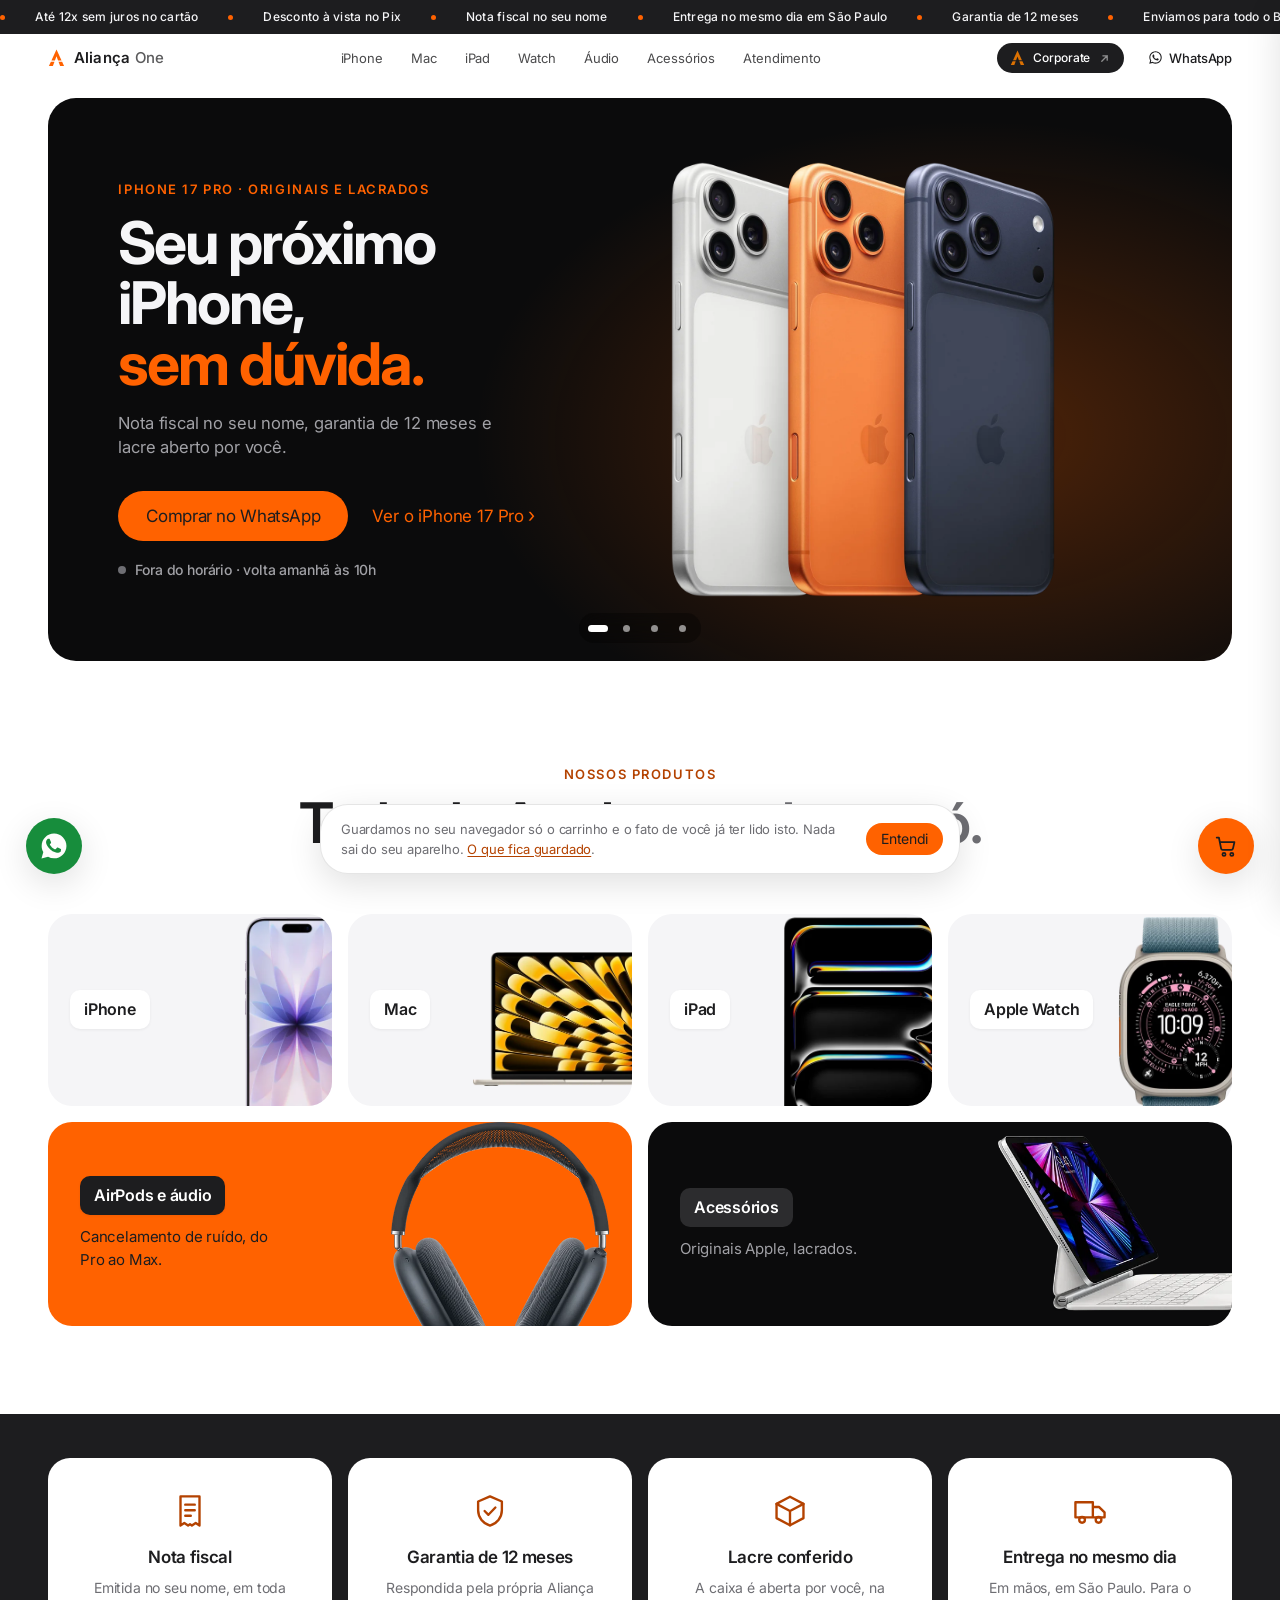
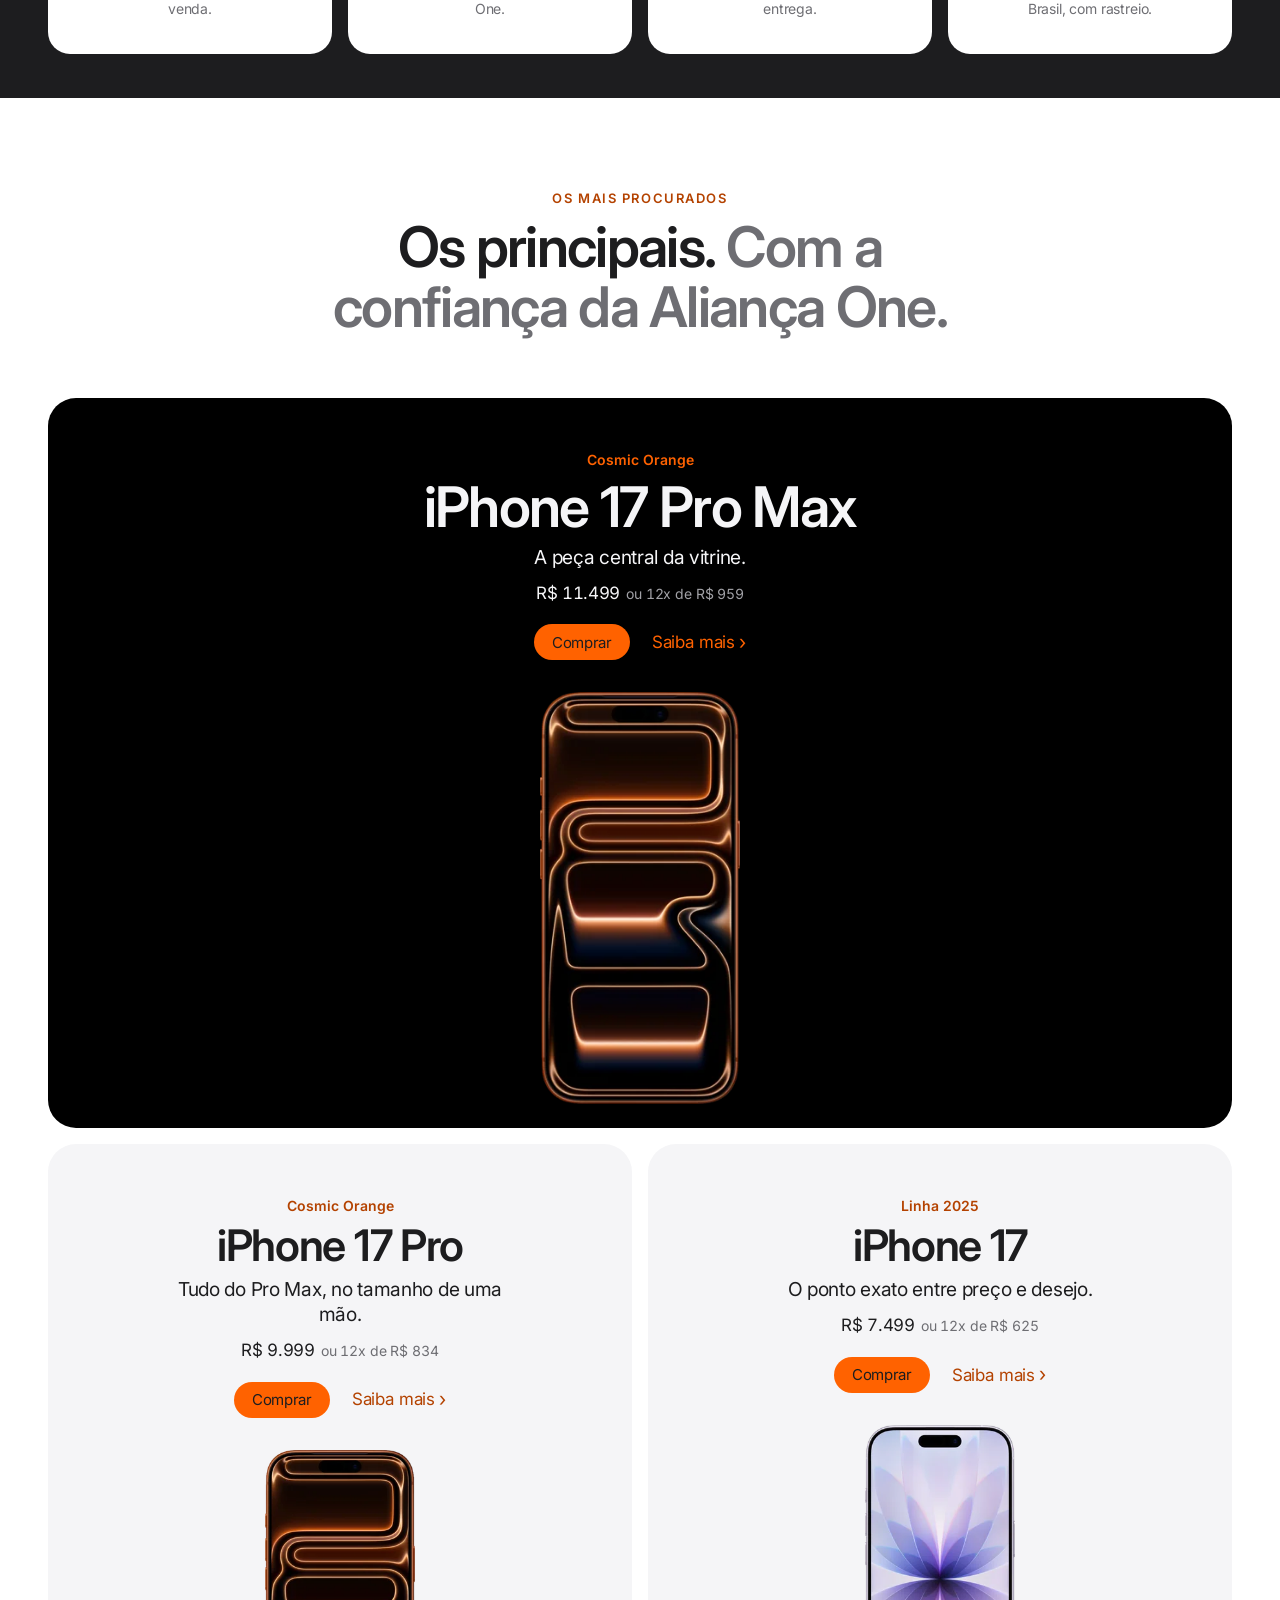
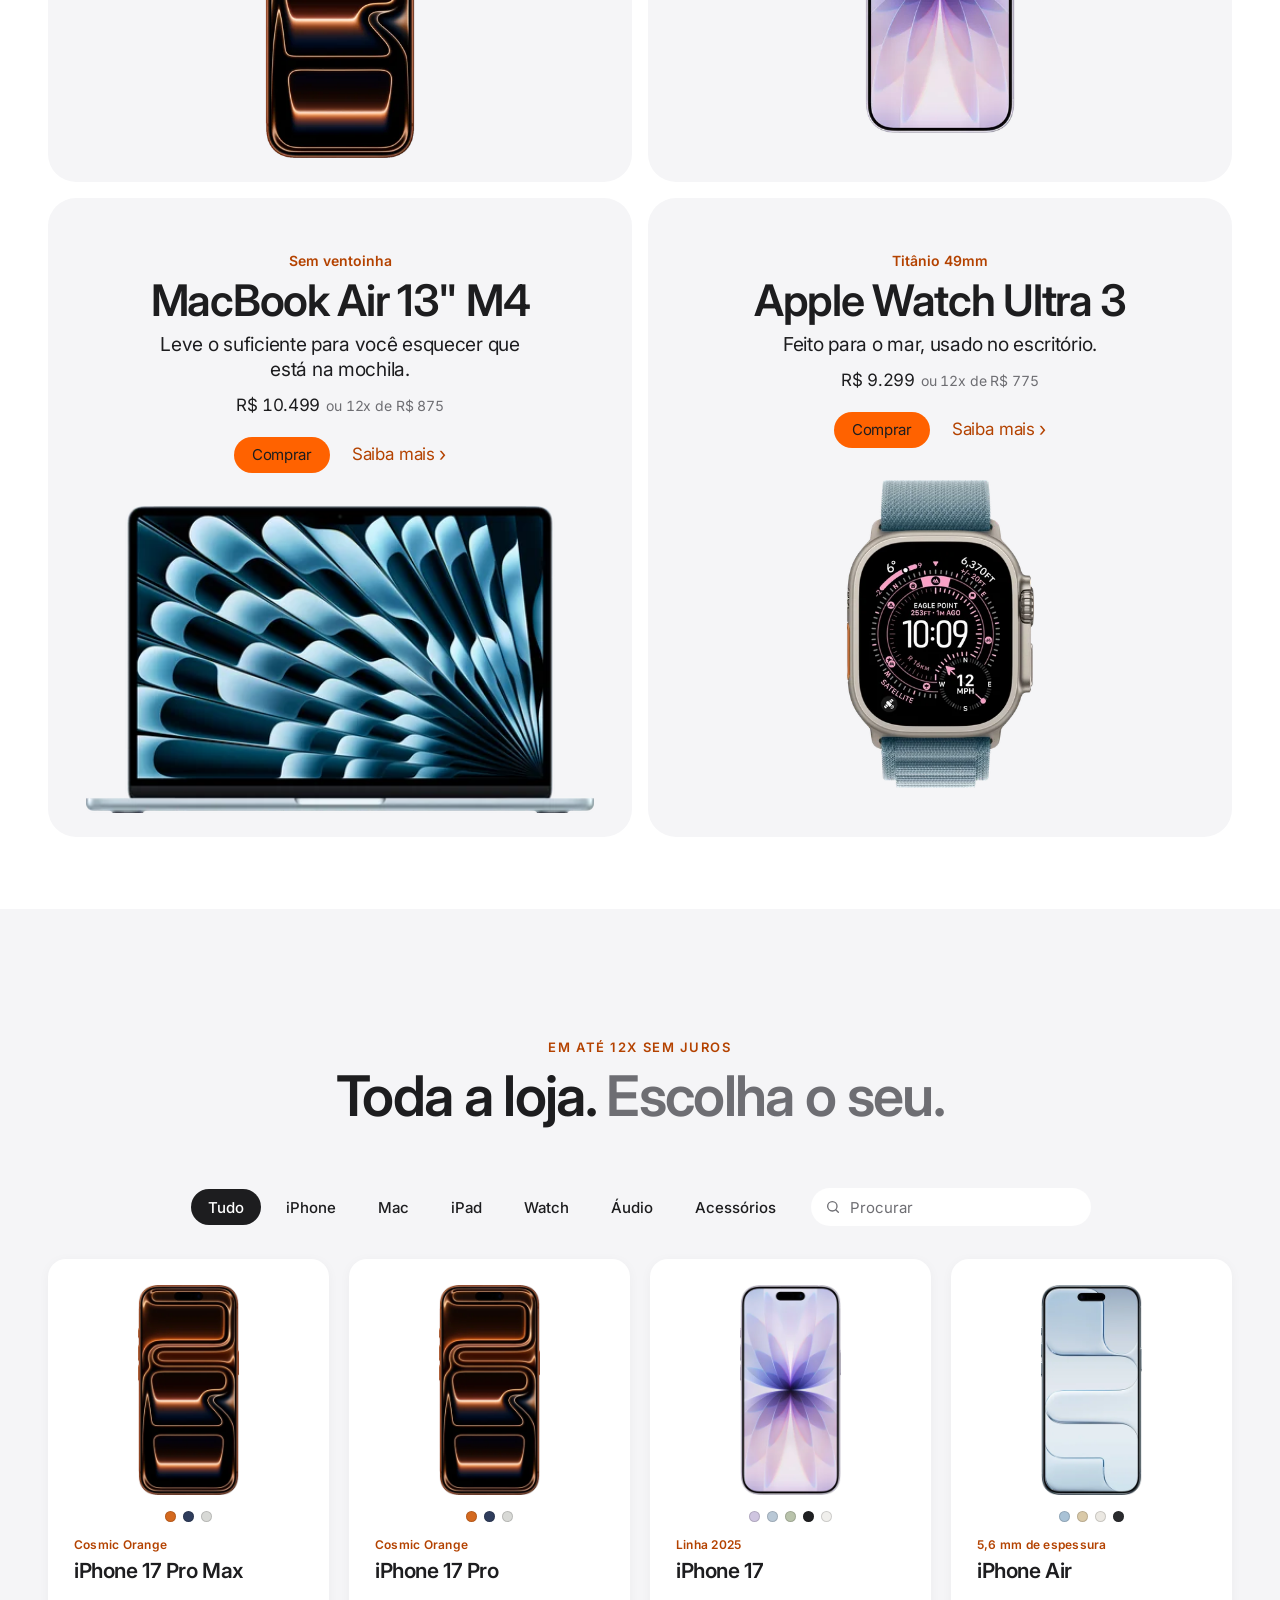
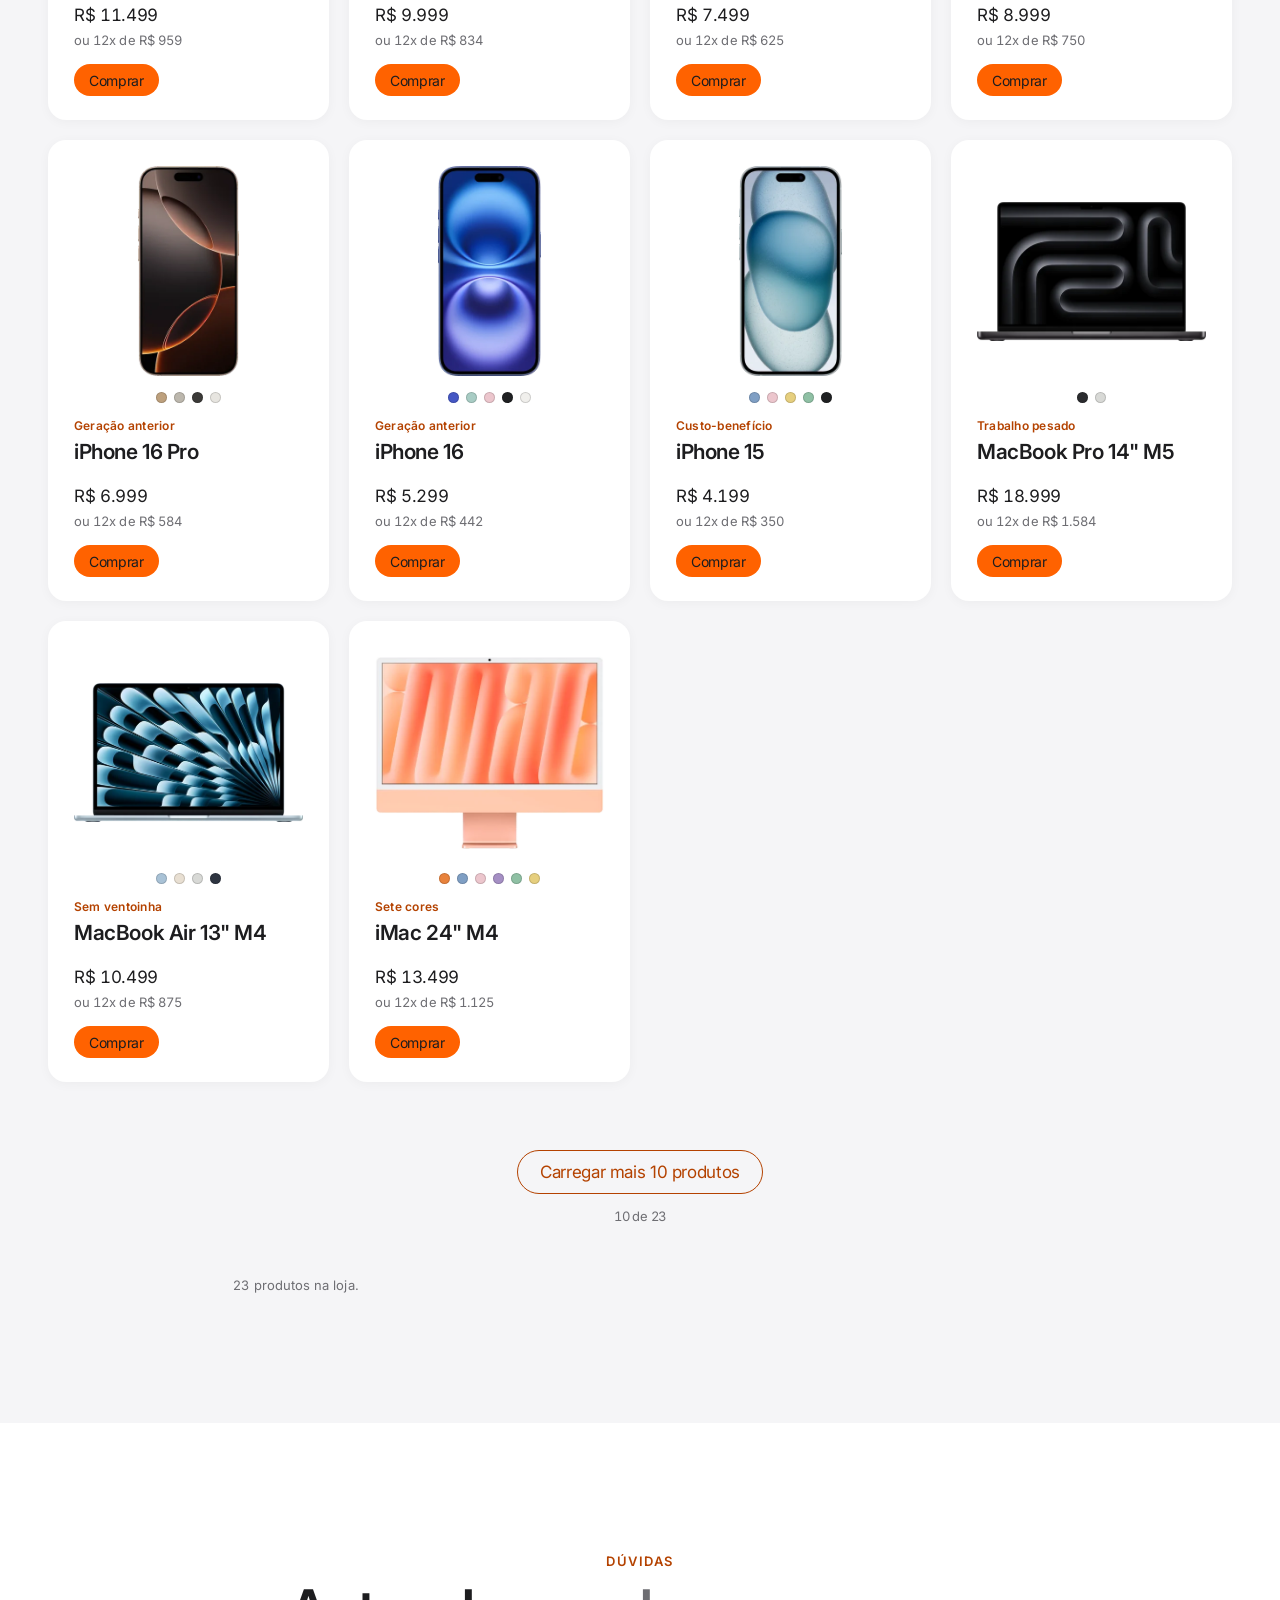
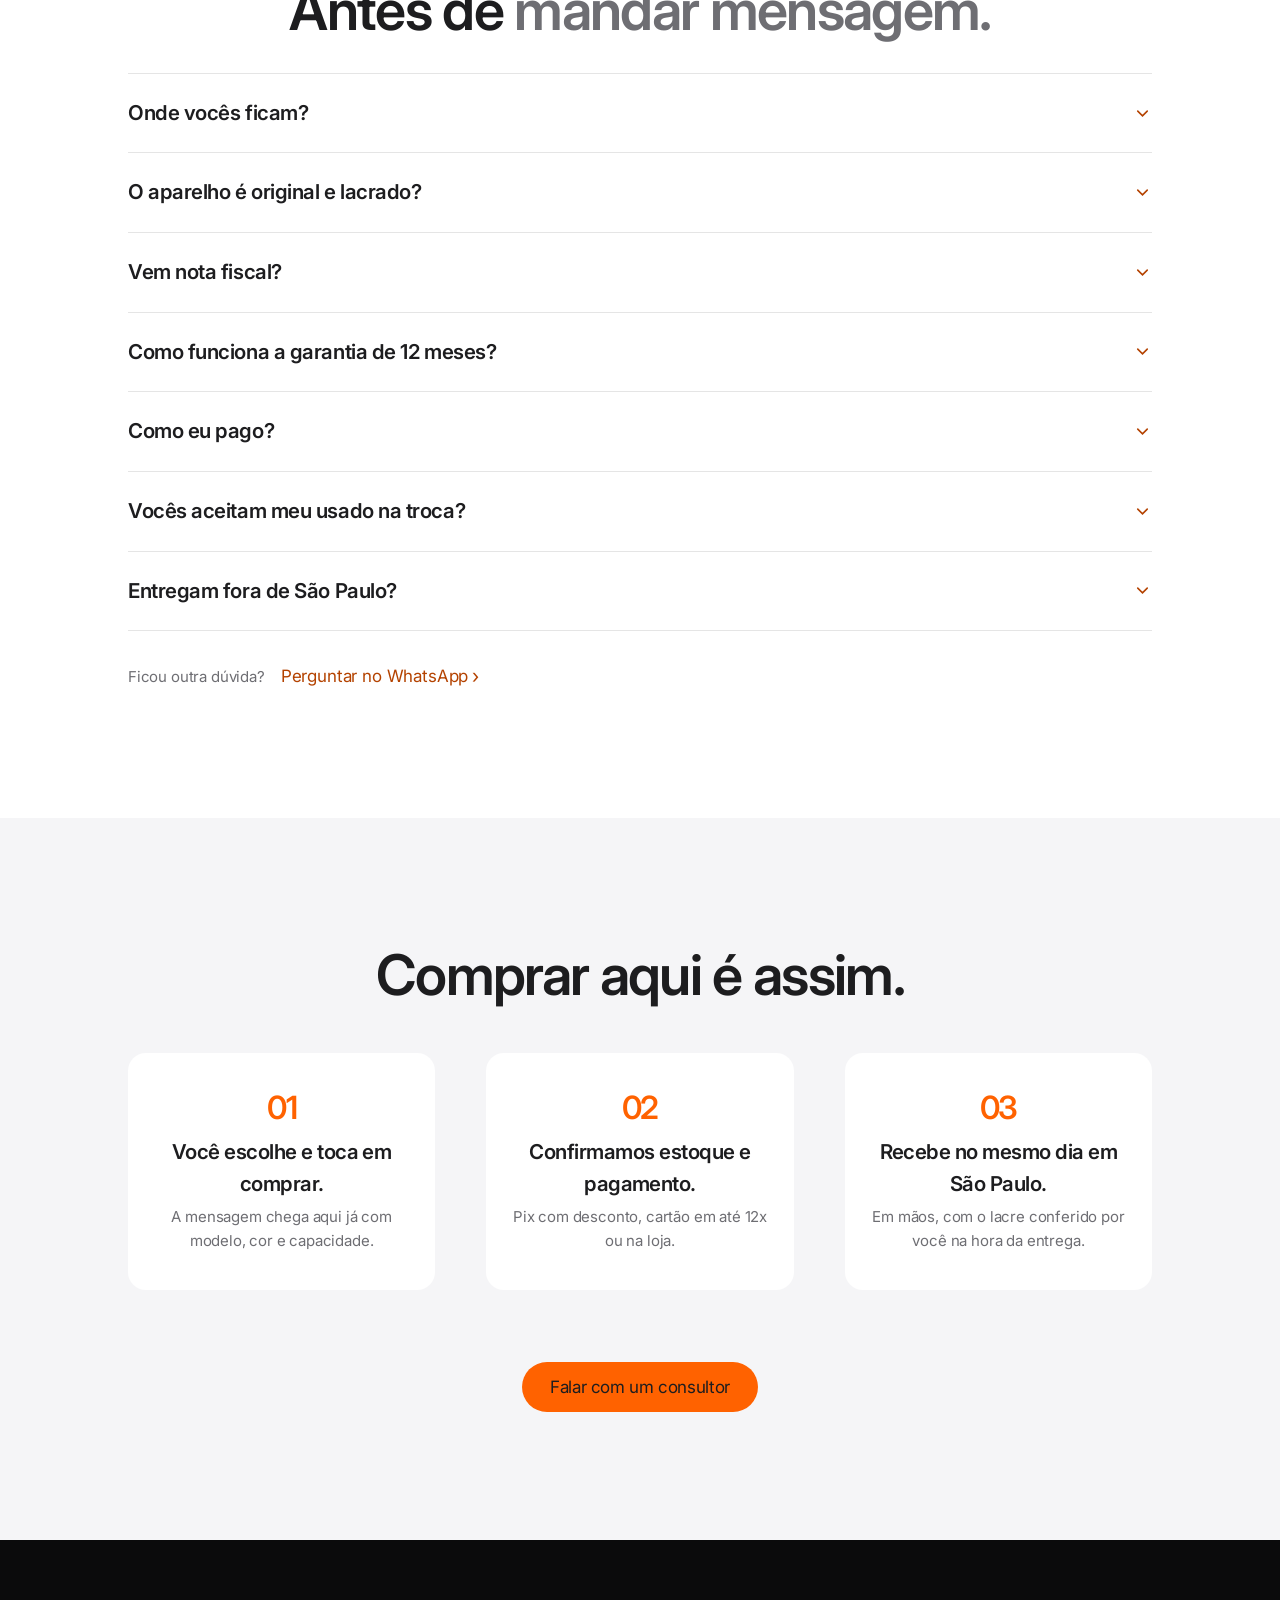
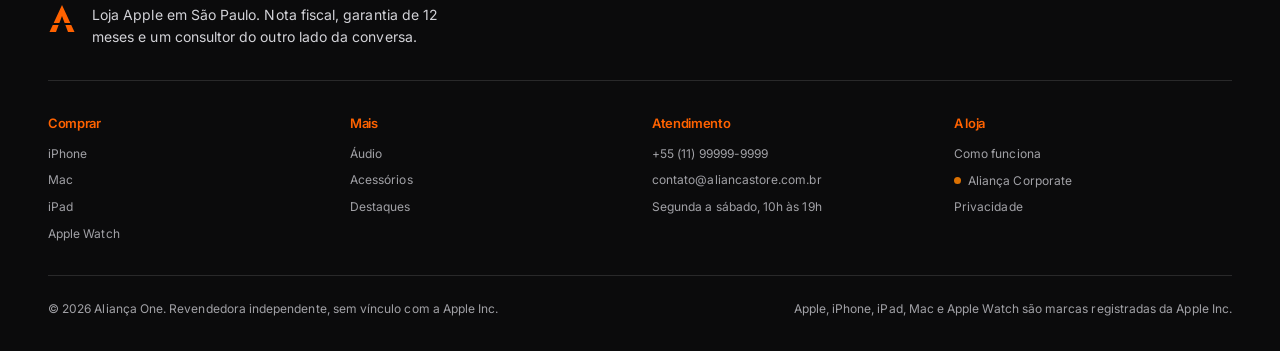
==== commit 2ba58ab4: "Estrutura de vitrine na capa: faixa de condições, palco, categorias e selos - Faixa preta de condiçõ" ====
--- a/index.html
+++ b/index.html
@@ -37,6 +37,29 @@
 
 <!-- ============ Navegação ============ -->
 <nav class="nav-topo" aria-label="Navegação principal">
+  <!-- A faixa de avisos: o que a loja sempre oferece, nunca uma
+       urgência inventada. Passa sozinha; quem pede menos movimento
+       recebe a lista parada. -->
+  <div class="faixa" aria-label="Condições da loja">
+    <div class="faixa-trilho">
+      <ul class="faixa-lista">
+        <li>Até 12x sem juros no cartão</li>
+        <li>Desconto à vista no Pix</li>
+        <li>Nota fiscal no seu nome</li>
+        <li>Entrega no mesmo dia em São Paulo</li>
+        <li>Garantia de 12 meses</li>
+        <li>Enviamos para todo o Brasil</li>
+      </ul>
+      <ul class="faixa-lista" aria-hidden="true">
+        <li>Até 12x sem juros no cartão</li>
+        <li>Desconto à vista no Pix</li>
+        <li>Nota fiscal no seu nome</li>
+        <li>Entrega no mesmo dia em São Paulo</li>
+        <li>Garantia de 12 meses</li>
+        <li>Enviamos para todo o Brasil</li>
+      </ul>
+    </div>
+  </div>
   <div class="shell shell--larga nav-inner">
     <a class="marca" href="index.html" aria-label="Aliança One, página inicial">
       <svg class="simbolo" viewBox="4 2 56 58" aria-hidden="true" focusable="false">
@@ -95,60 +118,161 @@
 <main id="conteudo">
 
 <!-- ============ Capa ============ -->
-<!-- No idioma de uma página de produto da Apple: o nome do aparelho,
-     uma frase, as duas ações e a foto grande embaixo, tudo centrado.
-     O laranja aparece no olho e no botão — e na própria foto. -->
-<section class="heroi">
-  <div class="shell heroi-txt">
-    <p class="heroi-olho" data-entra>Originais e lacrados</p>
-    <h1 class="heroi-titulo" data-entra>iPhone 17 Pro</h1>
-    <p class="heroi-sub" data-entra>Seu próximo iPhone, <em>sem dúvida.</em></p>
-
-    <div class="heroi-acoes" data-entra>
-      <a class="btn btn--grande" target="_blank" rel="noopener"
-         data-wa="Olá! Vim pelo site da Aliança One e quero ver as ofertas de iPhone.">Comprar no WhatsApp</a>
-      <a class="btn btn--grande btn--vazio" href="produto.html?id=iphone-17-pro">Saiba mais</a>
-    </div>
-
-    <p class="estado" id="estado-loja" data-entra data-aberta="false">
-      <span class="estado-luz" aria-hidden="true"></span>
-      <span class="estado-txt"></span>
-    </p>
-  </div>
-
-  <figure class="heroi-foto" data-entra>
-    <picture>
-      <source srcset="assets/img/iphone-17-pro.webp" type="image/webp">
-      <img src="assets/img/iphone-17-pro.png" width="988" height="1122"
-           fetchpriority="high" decoding="async"
-           alt="Três iPhone 17 Pro vistos por trás, lado a lado: Prata Profundo, Laranja-cósmico e Azul-profundo.">
-    </picture>
-  </figure>
-</section>
-
-<!-- Os quatro fatos que respondem "e se for golpe?". -->
-<section class="fatos" aria-label="Por que comprar aqui">
-  <dl class="shell shell--larga fatos-grade">
-    <div data-cnpj-bloco><dt>CNPJ</dt><dd data-cnpj></dd></div>
-    <div><dt>Nota fiscal</dt><dd>No seu nome, sempre.</dd></div>
-    <div><dt>Garantia de 12 meses</dt><dd>Respondida por nós.</dd></div>
-    <div><dt>Lacre conferido</dt><dd>Aberto por você na entrega.</dd></div>
-  </dl>
-</section>
-
-<!-- ============ Trilho de categorias ============ -->
-<!-- Como a vitrine da Apple Store: uma foto pequena de cada família
-     em cima do nome. -->
-<section class="trilho" aria-label="Comprar por categoria">
+<!-- Um palco que gira entre quatro cartazes, cada um com um trabalho:
+     o iPhone da temporada, o Mac, as condições de pagamento e a porta
+     para o Corporate. Sem autoplay para quem pede menos movimento;
+     no celular, o dedo passa os cartazes. -->
+<section class="palco" aria-roledescription="carrossel" aria-label="Destaques da loja">
   <div class="shell shell--larga">
-    <div class="trilho-lista">
-      <a href="index.html?cat=iphone#catalogo"><img src="assets/img/produtos/iphone-17/preto.webp" alt="" loading="lazy" width="80" height="80"><span>iPhone</span></a>
-      <a href="index.html?cat=mac#catalogo"><img src="assets/img/produtos/macbook-air-13-m4/azul-ceu.webp" alt="" loading="lazy" width="80" height="80"><span>Mac</span></a>
-      <a href="index.html?cat=ipad#catalogo"><img src="assets/img/produtos/ipad-air-11-m3/azul.webp" alt="" loading="lazy" width="80" height="80"><span>iPad</span></a>
-      <a href="index.html?cat=watch#catalogo"><img src="assets/img/produtos/watch-ultra-3/titanio-natural.webp" alt="" loading="lazy" width="80" height="80"><span>Apple Watch</span></a>
-      <a href="index.html?cat=audio#catalogo"><img src="assets/img/produtos/airpods-pro-3/branco.webp" alt="" loading="lazy" width="80" height="80"><span>AirPods</span></a>
-      <a href="index.html?cat=acessorios#catalogo"><img src="assets/img/produtos/magsafe-charger/branco.webp" alt="" loading="lazy" width="80" height="80"><span>Acessórios</span></a>
-    </div>
+    <div class="palco-janela">
+      <div class="palco-trilho" id="palco-trilho">
+
+        <article class="cartaz cartaz--noite" aria-roledescription="slide" aria-label="1 de 4">
+          <div class="cartaz-txt">
+            <p class="cartaz-olho" data-entra>iPhone 17 Pro · originais e lacrados</p>
+            <h1 class="cartaz-titulo" data-entra>Seu próximo iPhone, <em>sem dúvida.</em></h1>
+            <p class="cartaz-sub" data-entra>Nota fiscal no seu nome, garantia de 12 meses e lacre aberto por você.</p>
+            <div class="cartaz-acoes" data-entra>
+              <a class="btn btn--grande" target="_blank" rel="noopener"
+                 data-wa="Olá! Vim pelo site da Aliança One e quero ver as ofertas de iPhone.">Comprar no WhatsApp</a>
+              <a class="seta" href="produto.html?id=iphone-17-pro">Ver o iPhone 17 Pro</a>
+            </div>
+            <p class="estado" id="estado-loja" data-entra data-aberta="false">
+              <span class="estado-luz" aria-hidden="true"></span>
+              <span class="estado-txt"></span>
+            </p>
+          </div>
+          <figure class="cartaz-foto cartaz-foto--alta">
+            <picture>
+              <source srcset="assets/img/iphone-17-pro.webp" type="image/webp">
+              <img src="assets/img/iphone-17-pro.png" width="988" height="1122" fetchpriority="high" decoding="async"
+                   alt="Três iPhone 17 Pro vistos por trás: Prata Profundo, Laranja-cósmico e Azul-profundo.">
+            </picture>
+          </figure>
+        </article>
+
+        <article class="cartaz cartaz--claro" aria-roledescription="slide" aria-label="2 de 4">
+          <div class="cartaz-txt">
+            <p class="cartaz-olho">MacBook Air 13" M4</p>
+            <h2 class="cartaz-titulo">Leve na mochila. <em>Pesado no trabalho.</em></h2>
+            <p class="cartaz-sub">Sem ventoinha, bateria para o dia inteiro e quatro cores.</p>
+            <div class="cartaz-acoes">
+              <a class="btn btn--grande" href="produto.html?id=macbook-air-13-m4">Ver o MacBook Air</a>
+              <a class="seta" href="index.html?cat=mac#catalogo">Todos os Mac</a>
+            </div>
+          </div>
+          <figure class="cartaz-foto">
+            <img src="assets/img/produtos/macbook-air-13-m4/azul-ceu.webp" width="480" height="291" loading="lazy" decoding="async"
+                 alt="MacBook Air 13 polegadas na cor Azul-céu, aberto.">
+          </figure>
+        </article>
+
+        <article class="cartaz cartaz--laranja" aria-roledescription="slide" aria-label="3 de 4">
+          <div class="cartaz-txt">
+            <p class="cartaz-olho">Pagamento</p>
+            <h2 class="cartaz-titulo">Até 12x sem juros. <em>Ou desconto no Pix.</em></h2>
+            <p class="cartaz-sub">Em São Paulo você confere o aparelho antes de fechar o pagamento.</p>
+            <div class="cartaz-acoes">
+              <a class="btn btn--grande btn--tinta" target="_blank" rel="noopener"
+                 data-wa="Olá! Vim pelo site da Aliança One e quero saber das condições de pagamento.">Falar com um consultor</a>
+            </div>
+          </div>
+          <figure class="cartaz-foto cartaz-foto--alta">
+            <img src="assets/img/produtos/airpods-max/laranja.webp" width="433" height="480" loading="lazy" decoding="async"
+                 alt="AirPods Max na cor laranja.">
+          </figure>
+        </article>
+
+        <article class="cartaz cartaz--corp" aria-roledescription="slide" aria-label="4 de 4">
+          <div class="cartaz-txt">
+            <p class="cartaz-olho">Aliança Corporate</p>
+            <h2 class="cartaz-titulo">Mac para a sua equipe, <em>no CNPJ.</em></h2>
+            <p class="cartaz-sub">Lotes, nota fiscal da empresa e um consultor só para a conta.</p>
+            <div class="cartaz-acoes">
+              <a class="btn btn--grande" href="corporate.html" data-troca="#000000">Conhecer o Corporate</a>
+            </div>
+          </div>
+          <figure class="cartaz-foto">
+            <img src="assets/img/corporate-macbook-pro.webp" width="1800" height="1087" loading="lazy" decoding="async"
+                 alt="MacBook Pro aberto, visto de frente.">
+          </figure>
+        </article>
+
+      </div>
+
+      <button class="palco-seta palco-seta--ant" type="button" aria-controls="palco-trilho" aria-label="Cartaz anterior"><svg width="18" height="18" viewBox="0 0 24 24" fill="none" stroke="currentColor" stroke-width="2.2" stroke-linecap="round" stroke-linejoin="round" aria-hidden="true"><path d="m15 18-6-6 6-6"/></svg></button>
+      <button class="palco-seta palco-seta--prox" type="button" aria-controls="palco-trilho" aria-label="Próximo cartaz"><svg width="18" height="18" viewBox="0 0 24 24" fill="none" stroke="currentColor" stroke-width="2.2" stroke-linecap="round" stroke-linejoin="round" aria-hidden="true"><path d="m9 18 6-6-6-6"/></svg></button>
+      <div class="palco-pontos" role="group" aria-label="Escolher cartaz"></div>
+    </div>
+  </div>
+</section>
+
+<!-- ============ Categorias ============ -->
+<section class="vitrines" aria-labelledby="vitrines-titulo">
+  <div class="shell shell--larga">
+    <div class="sec-topo" data-reveal>
+      <p class="sec-olho">Nossos produtos</p>
+      <h2 class="t-xl" id="vitrines-titulo">Tudo da Apple, <em class="rampa">num lugar só.</em></h2>
+    </div>
+
+    <div class="vitrines-grade">
+      <a class="vitrine" href="index.html?cat=iphone#catalogo" data-reveal>
+        <span class="vitrine-nome">iPhone</span>
+        <img src="assets/img/produtos/iphone-17/lavanda.webp" alt="" loading="lazy" width="232" height="480">
+      </a>
+      <a class="vitrine" href="index.html?cat=mac#catalogo" data-reveal style="--delay:60ms">
+        <span class="vitrine-nome">Mac</span>
+        <img class="vitrine-img--larga" src="assets/img/produtos/macbook-air-13-m4/estelar.webp" alt="" loading="lazy" width="480" height="291">
+      </a>
+      <a class="vitrine" href="index.html?cat=ipad#catalogo" data-reveal style="--delay:120ms">
+        <span class="vitrine-nome">iPad</span>
+        <img src="assets/img/produtos/ipad-pro-13-m5/prateado.webp" alt="" loading="lazy" width="368" height="480">
+      </a>
+      <a class="vitrine" href="index.html?cat=watch#catalogo" data-reveal style="--delay:180ms">
+        <span class="vitrine-nome">Apple Watch</span>
+        <img src="assets/img/produtos/watch-ultra-3/titanio-natural.webp" alt="" loading="lazy" width="293" height="480">
+      </a>
+      <a class="vitrine vitrine--larga vitrine--laranja" href="index.html?cat=audio#catalogo" data-reveal>
+        <span class="vitrine-nome">AirPods e áudio</span>
+        <span class="vitrine-sub">Cancelamento de ruído, do Pro ao Max.</span>
+        <img src="assets/img/produtos/airpods-max/meia-noite.webp" alt="" loading="lazy" width="433" height="480">
+      </a>
+      <a class="vitrine vitrine--larga vitrine--noite" href="index.html?cat=acessorios#catalogo" data-reveal style="--delay:60ms">
+        <span class="vitrine-nome">Acessórios</span>
+        <span class="vitrine-sub">Originais Apple, lacrados.</span>
+        <img src="assets/img/produtos/magic-keyboard-ipad/preto.webp" alt="" loading="lazy">
+      </a>
+    </div>
+  </div>
+</section>
+
+<!-- ============ Selos ============ -->
+<!-- Os quatro fatos que respondem "e se for golpe?", em cartões
+     brancos sobre o chão escuro. -->
+<section class="selos" aria-label="Por que comprar aqui">
+  <div class="shell shell--larga">
+    <ul class="selos-grade">
+      <li data-reveal>
+        <svg viewBox="0 0 24 24" aria-hidden="true"><path d="M6 2.8h12v18.4l-2.4-1.6-2.4 1.6-1.2-.8-1.2.8-2.4-1.6L6 21.2Z"/><path d="M9 8h6M9 11.5h6M9 15h3.5"/></svg>
+        <h3>Nota fiscal</h3>
+        <p>Emitida no seu nome, em toda venda.</p>
+      </li>
+      <li data-reveal style="--delay:60ms">
+        <svg viewBox="0 0 24 24" aria-hidden="true"><path d="M12 2.8 19.5 6v5.6c0 4.6-3.2 8.3-7.5 9.6-4.3-1.3-7.5-5-7.5-9.6V6Z"/><path d="m8.6 12 2.4 2.4 4.4-4.6"/></svg>
+        <h3>Garantia de 12 meses</h3>
+        <p>Respondida pela própria Aliança One.</p>
+      </li>
+      <li data-reveal style="--delay:120ms">
+        <svg viewBox="0 0 24 24" aria-hidden="true"><path d="M3.5 7.5 12 3l8.5 4.5v9L12 21l-8.5-4.5Z"/><path d="m3.5 7.5 8.5 4.5 8.5-4.5M12 12v9"/></svg>
+        <h3>Lacre conferido</h3>
+        <p>A caixa é aberta por você, na entrega.</p>
+      </li>
+      <li data-reveal style="--delay:180ms">
+        <svg viewBox="0 0 24 24" aria-hidden="true"><path d="M2.8 6.5h11v9.5h-11ZM13.8 9.5h4l3.4 3.4V16h-7.4"/><circle cx="7" cy="17.6" r="1.8"/><circle cx="17.4" cy="17.6" r="1.8"/></svg>
+        <h3>Entrega no mesmo dia</h3>
+        <p>Em mãos, em São Paulo. Para o Brasil, com rastreio.</p>
+      </li>
+    </ul>
   </div>
 </section>
 
@@ -156,6 +280,7 @@
 <section class="destaques" id="destaques">
   <div class="shell shell--larga">
     <div class="sec-topo" data-reveal>
+      <p class="sec-olho">Os mais procurados</p>
       <h2 class="t-xl">Os principais. <em class="rampa">Com a confiança da Aliança One.</em></h2>
     </div>
 
@@ -167,6 +292,7 @@
 <section class="catalogo" id="catalogo">
   <div class="shell shell--larga">
     <div class="sec-topo" data-reveal>
+      <p class="sec-olho">Em até 12x sem juros</p>
       <h2 class="t-xl">Toda a loja. <em class="rampa">Escolha o seu.</em></h2>
     </div>
 
@@ -188,6 +314,7 @@
 <section class="perguntas" id="perguntas">
   <div class="shell">
     <div class="sec-topo" data-reveal>
+      <p class="sec-olho">Dúvidas</p>
       <h2 class="t-xl">Antes de <em class="rampa">mandar mensagem.</em></h2>
     </div>
 
--- a/assets/css/style.css
+++ b/assets/css/style.css
@@ -3296,6 +3296,294 @@
   .trilho-lista { justify-content: flex-start; }
 }
 
+/* ---------- 24c. A camada vitrine ----------
+   A estrutura de uma loja de eletrônicos de bairro que vende bem —
+   faixa de condições no topo, palco de cartazes, vitrines por
+   categoria, a faixa escura das garantias, olho acima de cada título
+   e rodapé preto — vestida com a voz da Aliança: o cinza e o branco
+   da Apple, um laranja só e nenhuma urgência inventada. */
+
+:root { --faixa: 34px; --nav: calc(48px + var(--faixa)); }
+.nav-inner { min-height: 48px; }
+
+/* -- Faixa de condições -- */
+.faixa {
+  height: var(--faixa);
+  overflow: hidden;
+  background: var(--tinta);
+  color: #f5f5f7;
+  font-size: 0.75rem;
+  font-weight: 500;
+  letter-spacing: 0.02em;
+}
+.faixa-trilho { display: flex; width: max-content; height: 100%; animation: faixa 38s linear infinite; }
+.faixa:hover .faixa-trilho { animation-play-state: paused; }
+.faixa-lista { display: flex; align-items: center; margin: 0; padding: 0; list-style: none; }
+.faixa-lista li { display: flex; align-items: center; white-space: nowrap; padding-right: 30px; }
+.faixa-lista li::before {
+  content: ''; width: 5px; height: 5px; border-radius: 50%;
+  background: var(--marca); margin-right: 30px; flex: none;
+}
+@keyframes faixa { to { transform: translateX(-50%); } }
+@media (prefers-reduced-motion: reduce) {
+  .faixa-trilho { animation: none; }
+  .faixa-lista[aria-hidden='true'] { display: none; }
+}
+
+/* -- Olho acima do título -- */
+.sec-topo { flex-direction: column; align-items: center; gap: 10px; }
+.sec-olho {
+  margin: 0;
+  font-size: 0.8125rem;
+  font-weight: 600;
+  letter-spacing: 0.12em;
+  text-transform: uppercase;
+  color: var(--acao);
+}
+
+/* -- O palco -- */
+.palco { padding-top: calc(var(--nav) + 16px); background: var(--papel); }
+.palco-janela { position: relative; }
+.palco-trilho {
+  display: flex;
+  overflow-x: auto;
+  scroll-snap-type: x mandatory;
+  scrollbar-width: none;
+  border-radius: 28px;
+  overscroll-behavior-x: contain;
+}
+.palco-trilho::-webkit-scrollbar { display: none; }
+.palco-trilho:focus-visible { outline-offset: 4px; }
+
+.cartaz {
+  position: relative;
+  flex: 0 0 100%;
+  scroll-snap-align: start;
+  display: grid;
+  grid-template-columns: minmax(0, 1.05fr) minmax(0, 1fr);
+  align-items: center;
+  gap: clamp(16px, 3vw, 48px);
+  min-height: clamp(440px, 40vw, 560px);
+  padding: clamp(36px, 5vw, 72px) clamp(28px, 5.5vw, 84px);
+  overflow: hidden;
+}
+.cartaz-txt { position: relative; z-index: 1; display: grid; justify-items: start; }
+.cartaz-olho {
+  margin: 0 0 14px;
+  font-size: 0.8125rem;
+  font-weight: 600;
+  letter-spacing: 0.12em;
+  text-transform: uppercase;
+  color: var(--acao);
+}
+.cartaz-titulo {
+  font-family: var(--display);
+  font-size: clamp(2.3rem, 4.6vw, 4rem);
+  font-weight: 700;
+  line-height: 1.03;
+  letter-spacing: -0.035em;
+  max-width: 13ch;
+  text-wrap: balance;
+}
+.cartaz-titulo em { font-style: normal; color: var(--suave); }
+.cartaz-sub { margin: 16px 0 0; font-size: clamp(1rem, 1.3vw, 1.1875rem); line-height: 1.45; color: var(--suave); max-width: 38ch; }
+.cartaz-acoes { display: flex; align-items: center; flex-wrap: wrap; gap: 14px 24px; margin-top: clamp(22px, 3vw, 32px); }
+.cartaz .estado { margin-top: 18px; font-size: 0.875rem; }
+.cartaz-foto { margin: 0; height: 100%; display: grid; place-items: center; }
+.cartaz-foto img, .cartaz-foto picture { display: block; width: 100%; height: auto; max-height: clamp(320px, 34vw, 470px); object-fit: contain; }
+.cartaz-foto--alta img { width: auto; max-width: 100%; }
+
+/* Os quatro fundos. Cada um tem uma tinta só por cima. */
+.cartaz--noite {
+  background:
+    radial-gradient(60% 80% at 78% 60%, rgb(255 98 0 / 0.28), transparent 70%),
+    #0b0b0c;
+  color: #f5f5f7;
+}
+.cartaz--noite .cartaz-olho { color: var(--marca); }
+.cartaz--noite .cartaz-titulo em { color: var(--marca); }
+.cartaz--noite .cartaz-sub, .cartaz--noite .estado { color: #a1a1a6; }
+.cartaz--noite .seta, .cartaz--corp .seta { color: var(--marca); }
+
+.cartaz--claro { background: var(--chao); color: var(--tinta); }
+
+.cartaz--laranja { background: var(--marca); color: var(--forte-tinta); }
+.cartaz--laranja .cartaz-olho,
+.cartaz--laranja .cartaz-titulo em,
+.cartaz--laranja .cartaz-sub { color: var(--forte-tinta); }
+.cartaz--laranja .cartaz-titulo em { opacity: 1; font-weight: 500; }
+.cartaz--laranja :focus-visible { outline-color: var(--forte-tinta); }
+
+.cartaz--corp { background: linear-gradient(160deg, #1d1d1f, #000 70%); color: #f5f5f7; }
+.cartaz--corp .cartaz-olho { color: var(--corp-laranja); }
+.cartaz--corp .cartaz-titulo em { color: #a1a1a6; }
+.cartaz--corp .cartaz-sub { color: #a1a1a6; }
+
+.cartaz--noite :focus-visible, .cartaz--corp :focus-visible { outline-color: var(--marca); }
+
+/* Setas e pontos */
+.palco-seta {
+  position: absolute; top: 50%; z-index: 3;
+  width: 44px; height: 44px; margin-top: -22px;
+  display: grid; place-items: center;
+  border: 0; border-radius: 50%;
+  background: rgb(255 255 255 / 0.82);
+  color: var(--tinta);
+  -webkit-backdrop-filter: blur(12px); backdrop-filter: blur(12px);
+  box-shadow: 0 2px 10px rgb(0 0 0 / 0.12);
+  cursor: pointer;
+  opacity: 0;
+  transition: opacity var(--hover) var(--ease), transform var(--tap) var(--ease);
+}
+.palco-seta--ant { left: 16px; }
+.palco-seta--prox { right: 16px; }
+.palco-janela:hover .palco-seta, .palco-seta:focus-visible { opacity: 1; }
+.palco-seta:active { transform: scale(0.94); }
+@media (hover: none) { .palco-seta { display: none; } }
+
+.palco-pontos {
+  position: absolute; left: 50%; bottom: 18px; z-index: 3;
+  display: flex; gap: 2px;
+  padding: 4px 6px;
+  border-radius: 980px;
+  background: rgb(0 0 0 / 0.28);
+  -webkit-backdrop-filter: blur(12px); backdrop-filter: blur(12px);
+  transform: translateX(-50%);
+}
+.palco-pontos button {
+  width: 26px; height: 22px; padding: 0;
+  display: grid; place-items: center;
+  border: 0; background: none; cursor: pointer;
+}
+.palco-pontos span {
+  width: 7px; height: 7px; border-radius: 980px;
+  background: rgb(255 255 255 / 0.55);
+  transition: width 400ms var(--ease), background-color var(--hover) var(--ease);
+}
+.palco-pontos [aria-current='true'] span { width: 20px; background: #fff; }
+
+@media (max-width: 760px) {
+  .palco .shell { padding-inline: 12px; }
+  .palco-trilho { border-radius: 24px; }
+  .cartaz {
+    grid-template-columns: 1fr;
+    align-content: start;
+    gap: 8px;
+    min-height: 600px;
+    padding: 36px 24px 56px;
+    text-align: center;
+  }
+  .cartaz-txt { justify-items: center; }
+  .cartaz-titulo { font-size: clamp(2.1rem, 9.5vw, 2.6rem); margin-inline: auto; }
+  .cartaz-sub { margin-inline: auto; font-size: 0.9375rem; }
+  .cartaz-acoes { justify-content: center; }
+  .cartaz-acoes .btn { min-height: 46px; font-size: 1rem; }
+  .cartaz .estado { justify-content: center; }
+  .cartaz-foto img, .cartaz-foto picture { max-height: 250px; }
+}
+
+/* -- Vitrines por categoria -- */
+.vitrines { background: var(--papel); padding: clamp(56px, 8vw, 104px) 0 clamp(48px, 7vw, 88px); }
+.vitrines-grade { display: grid; grid-template-columns: repeat(4, 1fr); gap: 16px; }
+.vitrine {
+  position: relative;
+  display: flex;
+  flex-direction: column;
+  justify-content: center;
+  align-items: flex-start;
+  min-height: clamp(170px, 15vw, 210px);
+  padding: 22px;
+  border-radius: 24px;
+  background: var(--chao);
+  overflow: hidden;
+  isolation: isolate;
+  transition: transform 400ms var(--ease), box-shadow 400ms var(--ease);
+}
+.vitrine:hover { transform: translateY(-4px); box-shadow: 0 14px 34px rgb(0 0 0 / 0.1); }
+.vitrine:active { transform: scale(0.98); }
+.vitrine-nome {
+  position: relative; z-index: 1;
+  padding: 7px 14px;
+  border-radius: 10px;
+  background: var(--papel);
+  font-size: 1rem;
+  font-weight: 600;
+  letter-spacing: -0.015em;
+  box-shadow: 0 1px 3px rgb(0 0 0 / 0.06);
+}
+.vitrine-sub { position: relative; z-index: 1; margin-top: 10px; font-size: 0.9375rem; max-width: 22ch; }
+.vitrine img {
+  position: absolute; z-index: 0;
+  right: -6%; bottom: -14%;
+  height: 112%; width: auto;
+  object-fit: contain;
+  transition: transform 600ms var(--ease);
+}
+.vitrine img.vitrine-img--larga { height: auto; width: 78%; right: -22%; bottom: 10%; }
+.vitrine:hover img { transform: scale(1.06) rotate(-2deg); }
+.vitrine--larga { grid-column: span 2; min-height: clamp(180px, 16vw, 220px); padding: 28px 32px; }
+.vitrine--larga img { right: 4%; height: 118%; bottom: -18%; }
+.vitrine--laranja { background: var(--marca); color: var(--forte-tinta); }
+.vitrine--laranja .vitrine-nome { background: var(--forte-tinta); color: #fff; }
+.vitrine--noite { background: #0b0b0c; color: #f5f5f7; }
+.vitrine--noite .vitrine-nome { background: #2c2c2e; color: #fff; box-shadow: none; }
+.vitrine--noite .vitrine-sub { color: #a1a1a6; }
+.vitrine--noite img { height: 86%; bottom: 7%; right: -8%; }
+.vitrine--laranja:focus-visible { outline-color: var(--tinta); }
+
+@media (max-width: 900px) {
+  .vitrines-grade { grid-template-columns: repeat(2, 1fr); gap: 12px; }
+  .vitrine { min-height: 160px; padding: 16px; border-radius: 22px; justify-content: flex-end; }
+  .vitrine-nome { font-size: 0.9375rem; padding: 6px 12px; }
+  .vitrine img { height: 92%; right: -10%; bottom: auto; top: -6%; }
+  .vitrine img.vitrine-img--larga { width: 110%; right: -36%; top: 10%; }
+  .vitrine--larga { grid-column: span 1; padding: 16px; }
+  .vitrine--larga img { height: 80%; right: -12%; top: -4%; }
+  .vitrine-sub { display: none; }
+}
+
+/* -- Selos: cartões brancos sobre o chão escuro -- */
+.selos { background: #1d1d1f; padding: clamp(28px, 4vw, 44px) 0; }
+.selos-grade {
+  display: grid; grid-template-columns: repeat(4, 1fr); gap: 16px;
+  margin: 0; padding: 0; list-style: none;
+}
+.selos-grade li {
+  display: grid; justify-items: center; align-content: start;
+  padding: clamp(24px, 3vw, 34px) 20px;
+  border-radius: 22px;
+  background: var(--papel);
+  text-align: center;
+}
+.selos-grade svg {
+  width: 38px; height: 38px; margin-bottom: 14px;
+  fill: none; stroke: var(--acao); stroke-width: 1.5; stroke-linecap: round; stroke-linejoin: round;
+}
+.selos-grade h3 { font-size: 1.0625rem; font-weight: 600; letter-spacing: -0.02em; }
+.selos-grade p { margin: 6px auto 0; font-size: 0.875rem; color: var(--suave); max-width: 24ch; }
+@media (max-width: 900px) {
+  .selos-grade { grid-template-columns: repeat(2, 1fr); gap: 12px; }
+  .selos-grade li { padding: 22px 14px; }
+}
+
+/* -- As telhas dos principais ganham o mesmo canto das vitrines -- */
+.grade-destaques { gap: 16px; }
+.card { border-radius: 28px; }
+@media (max-width: 900px) {
+  .grade-destaques { margin-inline: 0; gap: 12px; }
+  .card { border-radius: 24px; }
+}
+
+/* -- Rodapé preto -- */
+.rodape { background: #0b0b0c; color: #a1a1a6; padding-top: clamp(40px, 5vw, 64px); }
+.rodape h4 { color: var(--marca); font-size: 0.8125rem; }
+.rodape a:hover { color: #fff; }
+.rodape-marca, .rodape-cols { border-bottom-color: rgb(255 255 255 / 0.12); }
+.rodape-marca p { color: #d2d2d7; font-size: 0.875rem; }
+.rodape-marca .simbolo { width: 28px; }
+.rodape-corp::before { background: var(--corp-laranja); }
+.rodape :focus-visible { outline-color: var(--marca); }
+
 /* ---------- 25. Preferências do usuário ---------- */
 
 @media (prefers-reduced-motion: reduce) {
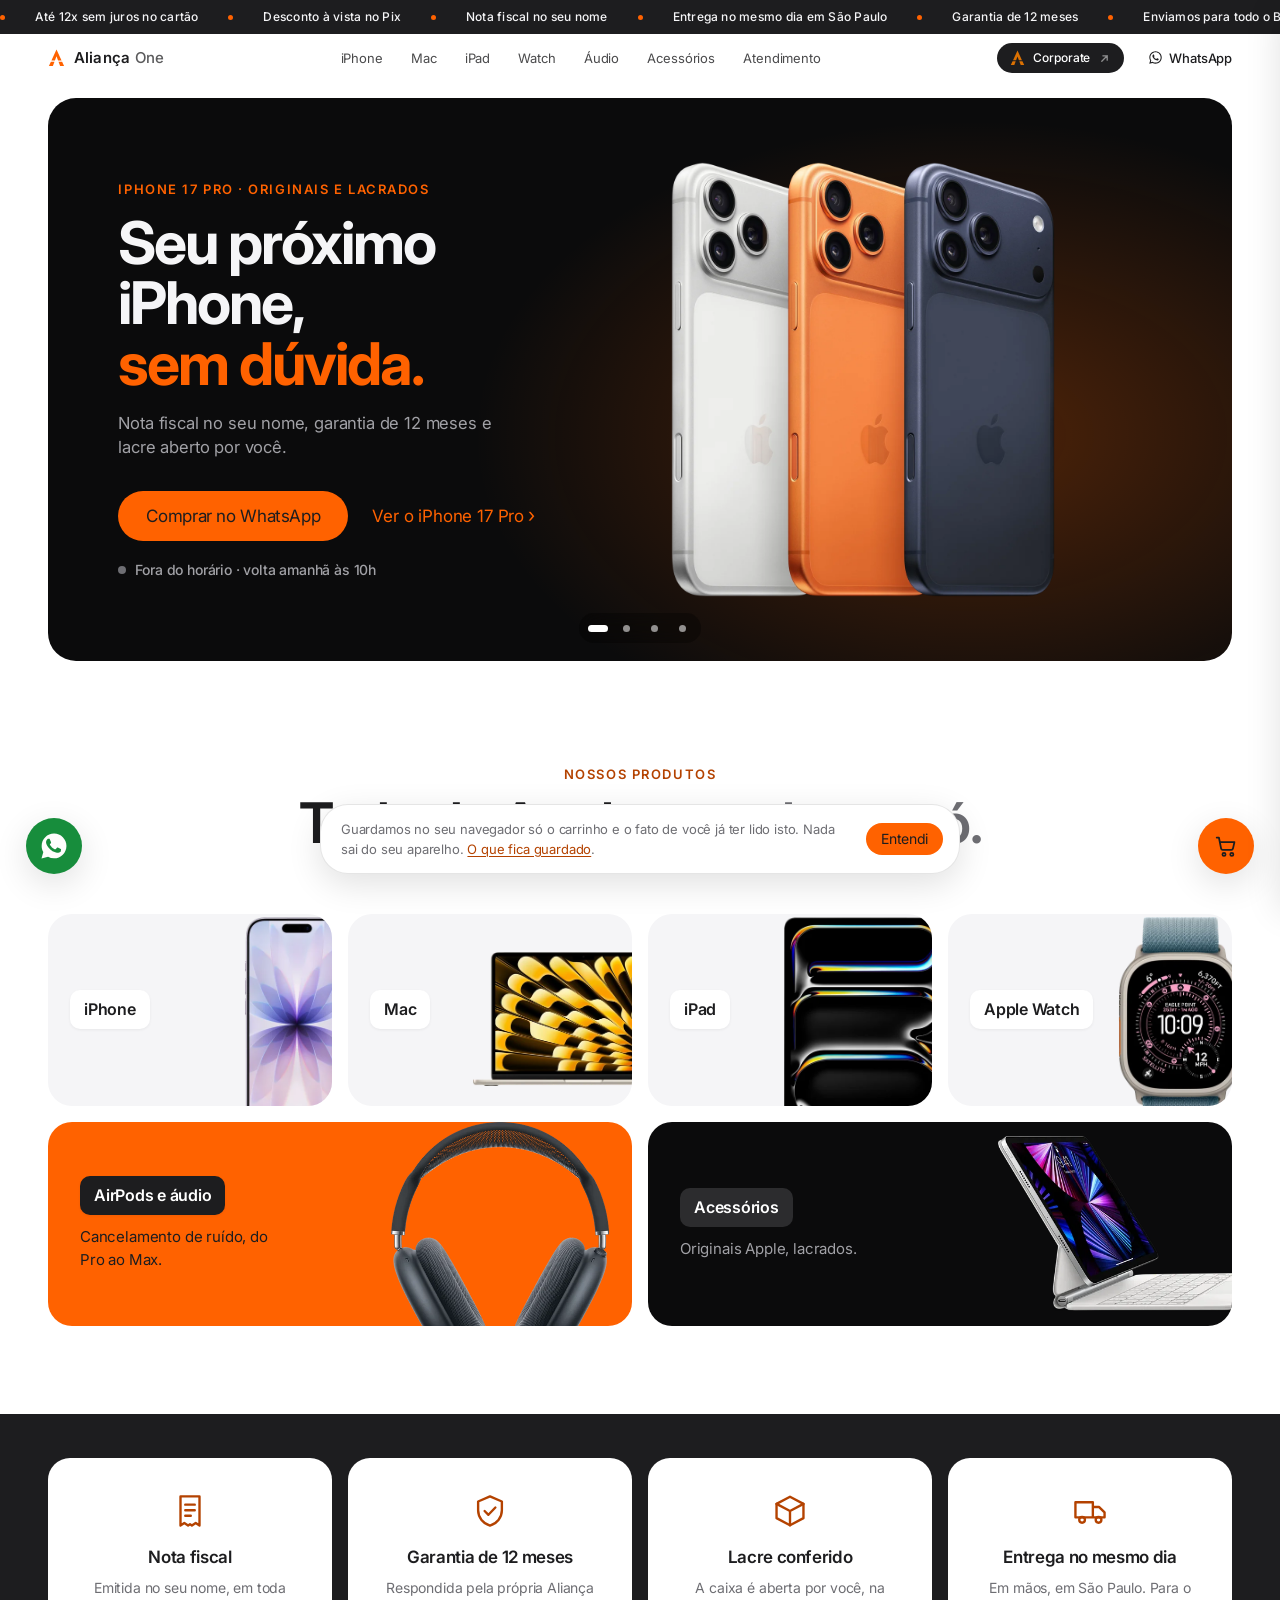
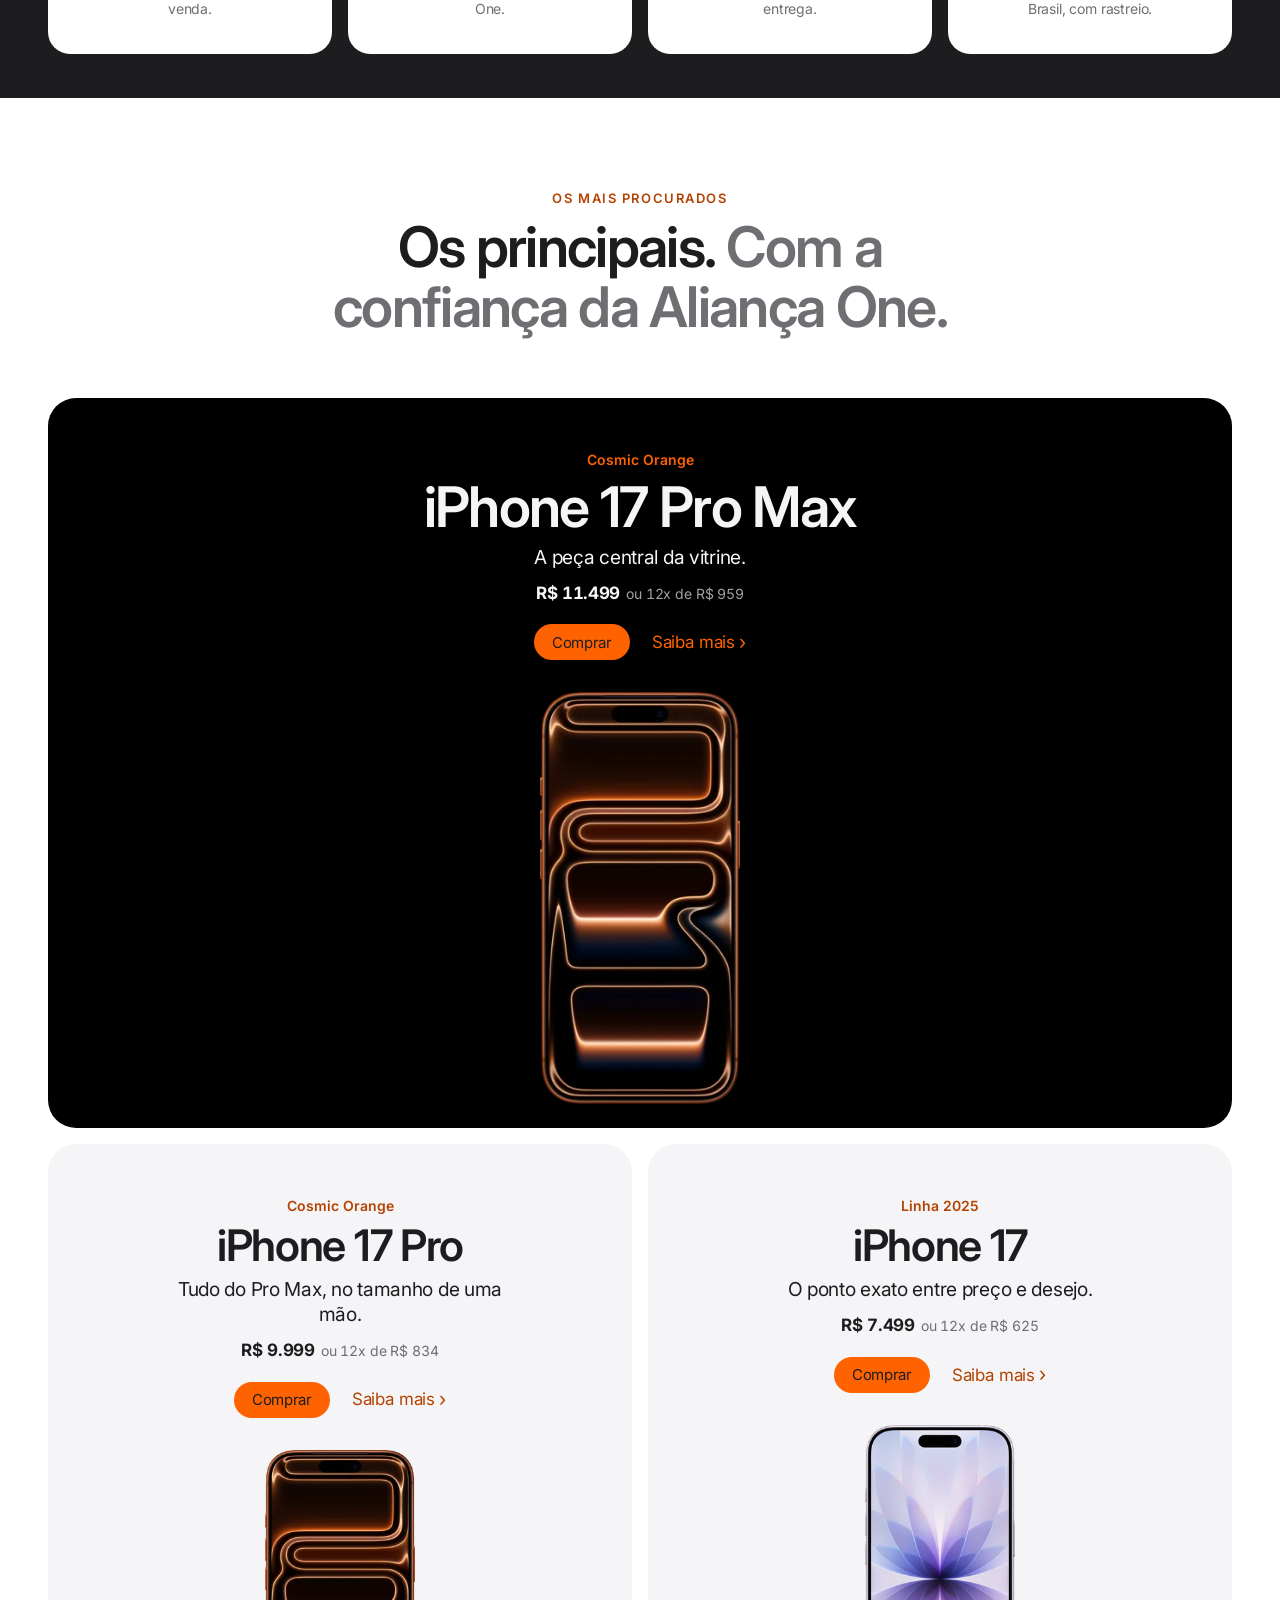
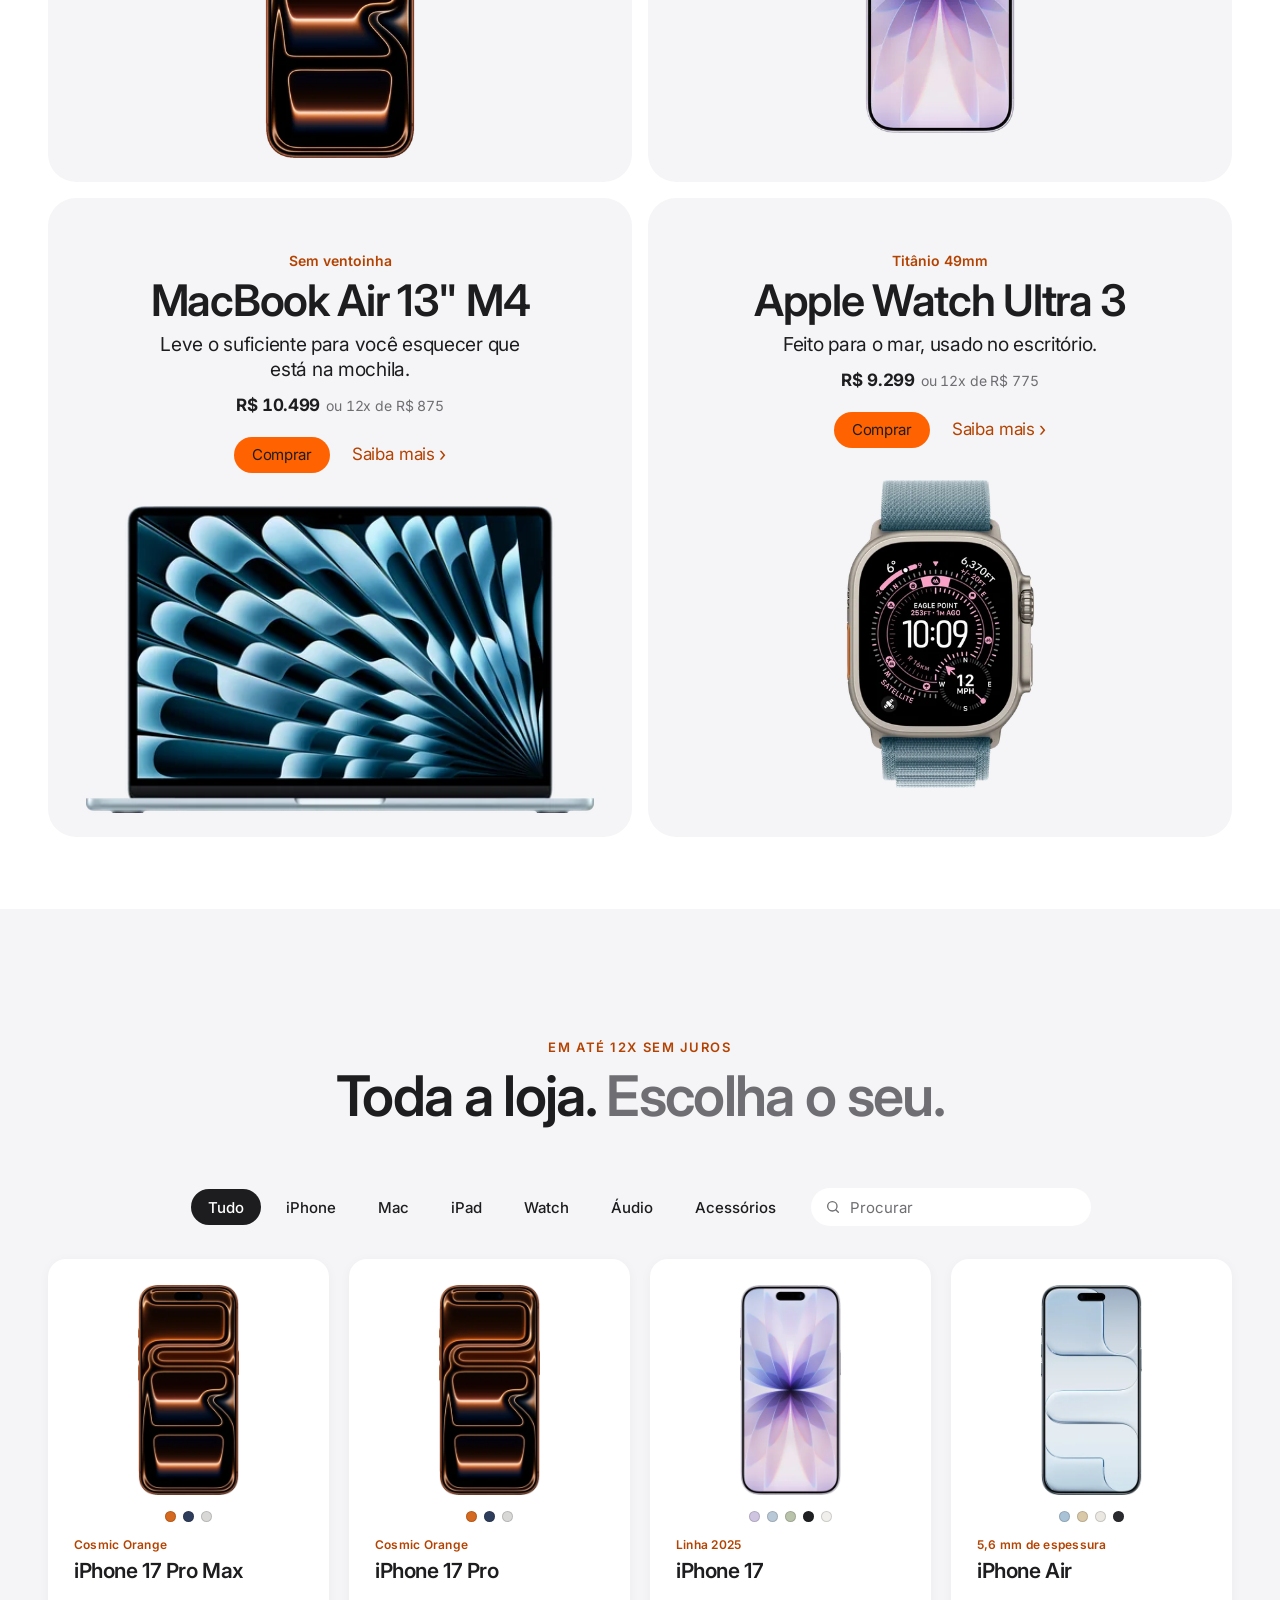
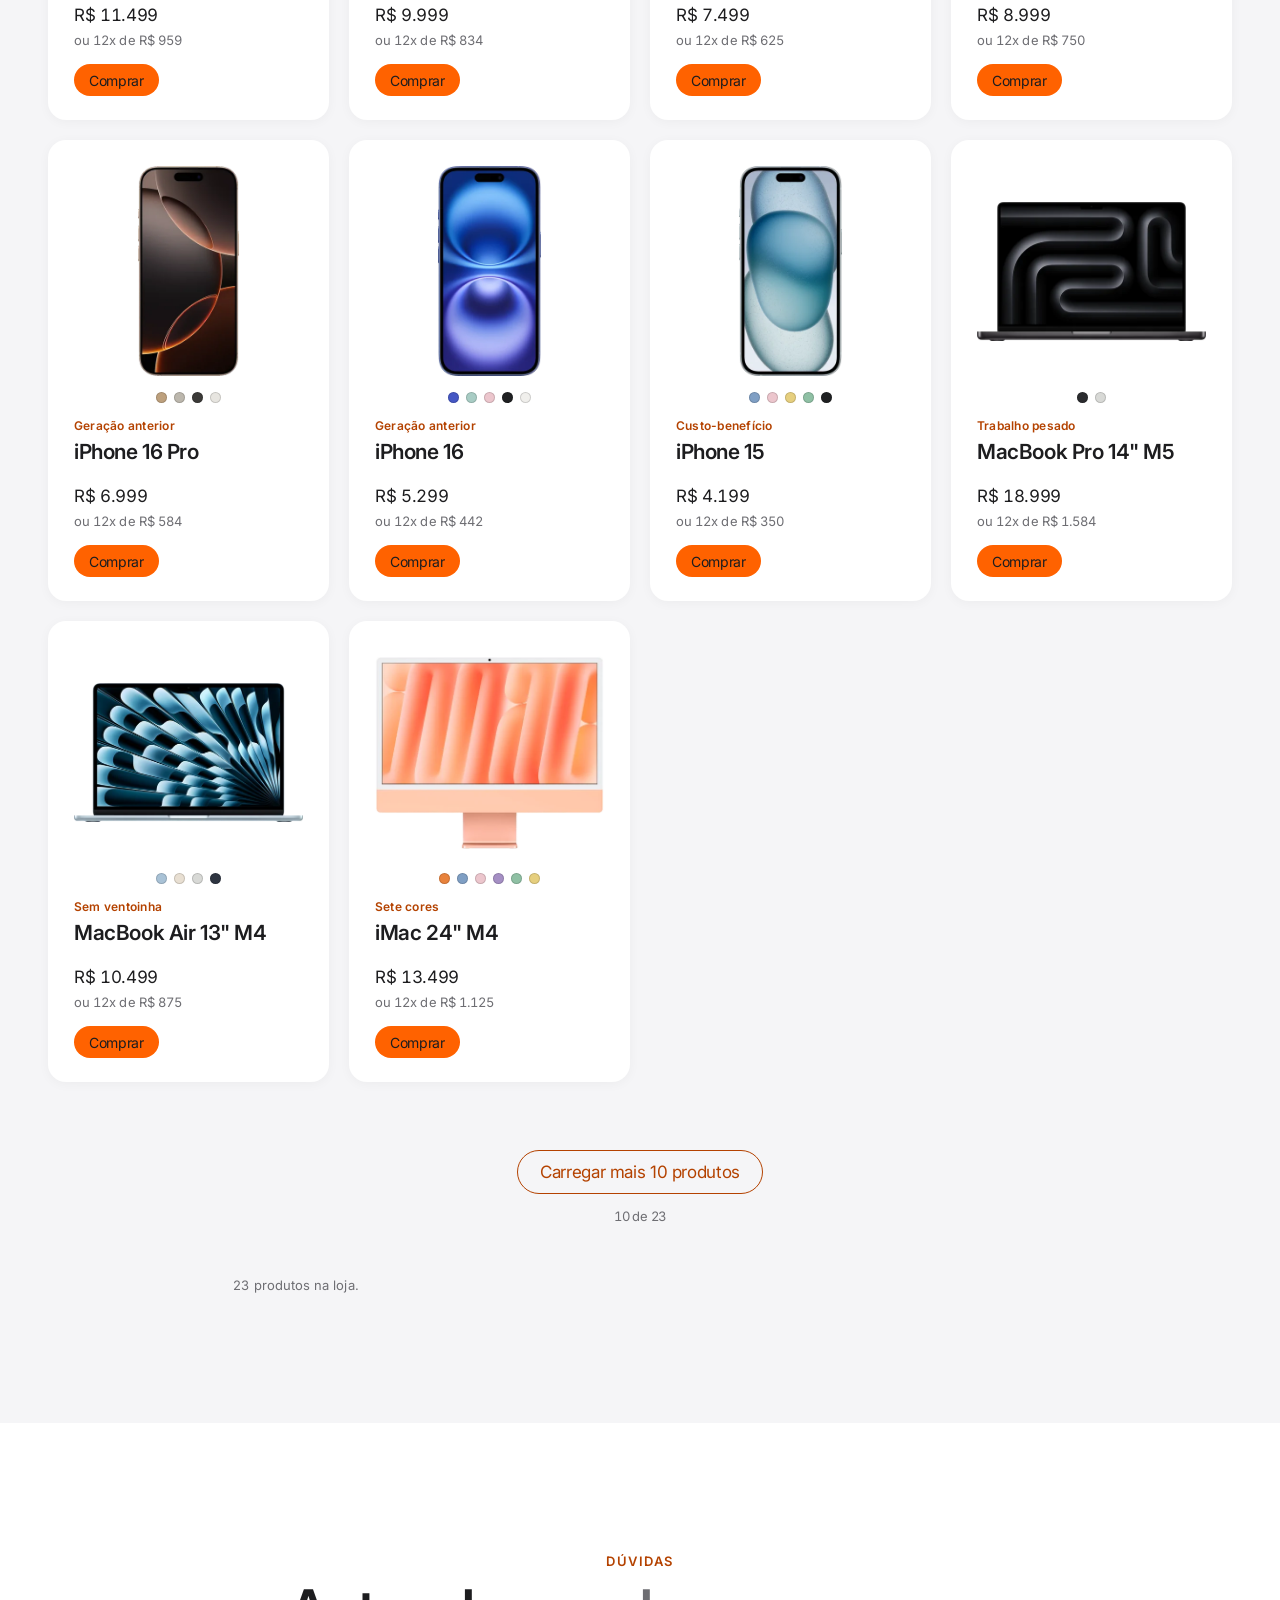
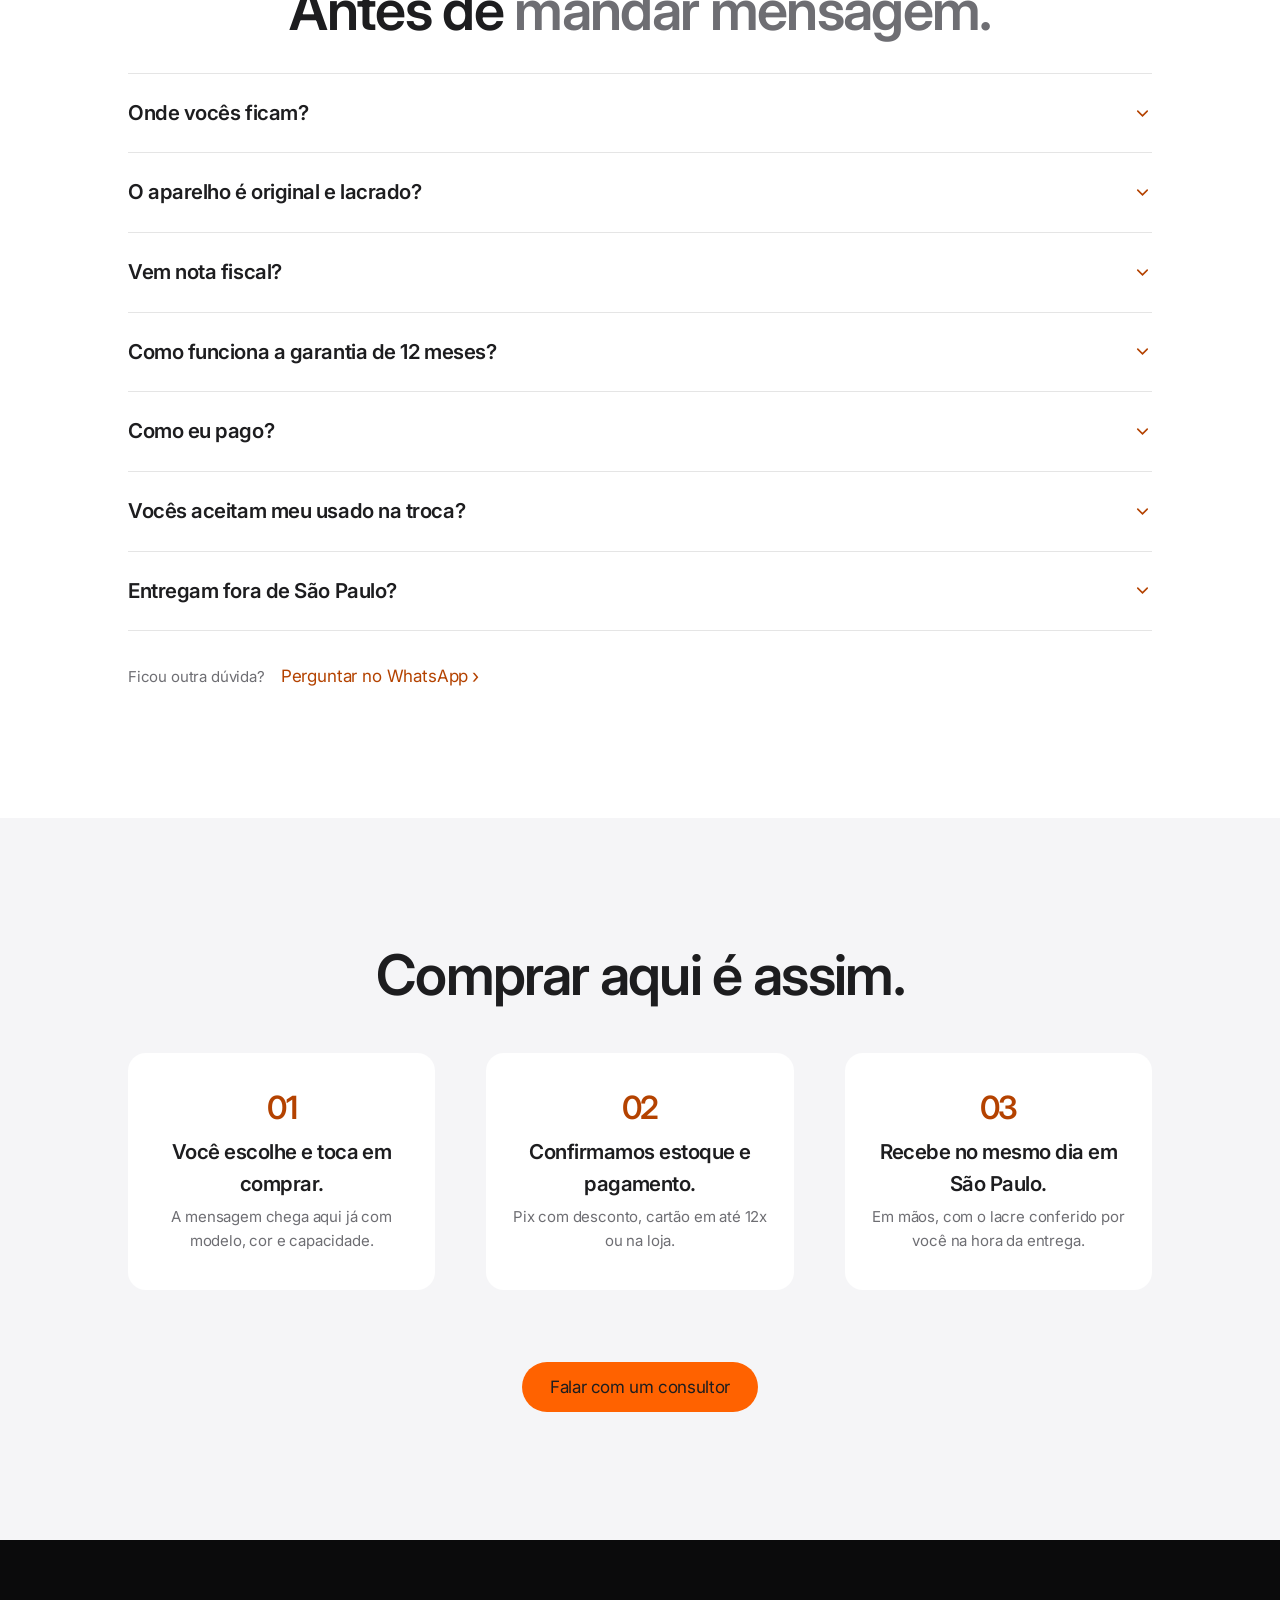
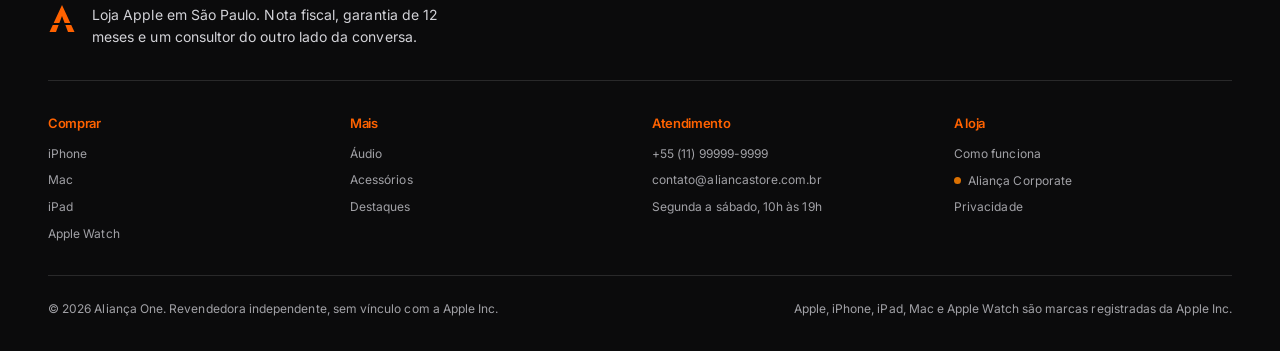
==== commit 63dabe84: "Ofertas, eventos temáticos, preço por capacidade, estoque, biblioteca e robô do dólar - regras.js: p" ====
--- a/index.html
+++ b/index.html
@@ -24,6 +24,9 @@
     }
   } catch (e) { /* navegador sem sessionStorage: entra sem cortina */ }
 </script>
+<script src="assets/js/loja.js"></script>
+<script src="assets/js/regras.js"></script>
+<script src="assets/js/evento.js"></script>
 <link rel="stylesheet" href="assets/css/style.css">
 <link rel="preload" as="image" href="assets/img/iphone-17-pro.webp" type="image/webp" fetchpriority="high">
 <link rel="icon" href="data:image/svg+xml,<svg xmlns='http://www.w3.org/2000/svg' viewBox='0 0 64 64'><rect width='64' height='64' rx='14' fill='%23f8f4ee'/><path d='M32 4 48.67 40 37.25 40 32 26 26.75 40 15.33 40Z' fill='%23FF6200'/><path d='M13.5 44 25.25 44 20 58 7 58Z' fill='%23FF6200'/><path d='M50.5 44 38.75 44 44 58 57 58Z' fill='%23FF6200'/></svg>">
--- a/assets/css/style.css
+++ b/assets/css/style.css
@@ -3044,7 +3044,7 @@
 .nav-destaque { background: none; padding: 0; margin: 0; font-weight: 400; opacity: 0.8; }
 .nav-destaque:hover { background: none; }
 .nav-corp { min-height: 30px; padding: 0 13px; font-size: 0.75rem; font-weight: 500; }
-.marca .simbolo { fill: var(--marca); width: 17px; }
+.marca .simbolo { fill: var(--logo); width: 17px; }
 .marca { font-weight: 600; }
 
 /* -- Botões: a pílula da Apple, mais baixa e mais leve -- */
@@ -3182,10 +3182,10 @@
 
 /* A telha preta: a dos modelos Pro na capa da Apple. */
 .card--noite { background: #000; color: #f5f5f7; }
-.card--noite .olho { color: var(--marca); }
+.card--noite .olho { color: var(--marca-noite); }
 .card--noite .card-preco small { color: #a1a1a6; }
-.card--noite .seta { color: var(--marca); }
-.card--noite :focus-visible { outline-color: var(--marca); }
+.card--noite .seta { color: var(--marca-noite); }
+.card--noite :focus-visible { outline-color: var(--marca-noite); }
 
 /* "Também na loja", na página do produto: três telhas iguais. */
 .relacionados .card, .card--terco { grid-column: span 1; }
@@ -3268,7 +3268,7 @@
    da Apple, em cartões brancos sobre o cinza. -- */
 .compromissos { background: var(--chao); color: var(--tinta); }
 .compromissos-grade div { background: var(--papel); border-radius: 18px; padding: clamp(28px, 3vw, 40px) 24px; }
-.compromissos-grade .n { color: var(--marca); font-size: 2rem; font-weight: 600; }
+.compromissos-grade .n { color: var(--acao); font-size: 2rem; font-weight: 600; }
 .compromissos-grade p { color: var(--suave); }
 .compromissos .btn { background: var(--marca); color: var(--forte-tinta); }
 .compromissos .btn:hover { background: var(--marca-funda); }
@@ -3277,7 +3277,7 @@
 /* -- Rodapé: o rodapé miúdo e cinza da Apple -- */
 .rodape { background: var(--chao); border-top: 0; font-size: 0.75rem; color: var(--suave); padding-top: 32px; }
 .rodape-marca { border-bottom-color: rgb(0 0 0 / 0.12); }
-.rodape-marca .simbolo { fill: var(--marca); width: 20px; }
+.rodape-marca .simbolo { fill: var(--logo); width: 20px; }
 .rodape-cols { border-bottom-color: rgb(0 0 0 / 0.12); }
 .rodape h4 { font-size: 0.75rem; }
 .rodape ul { gap: 8px; }
@@ -3303,15 +3303,20 @@
    e rodapé preto — vestida com a voz da Aliança: o cinza e o branco
    da Apple, um laranja só e nenhuma urgência inventada. */
 
-:root { --faixa: 34px; --nav: calc(48px + var(--faixa)); }
+:root {
+  --faixa: 34px; --nav: calc(48px + var(--faixa));
+  --logo: #FF6200;          /* o logo não muda com evento nenhum */
+  --marca-noite: var(--marca);  /* o laranja escrito sobre fundo escuro */
+  --faixa-fundo: #1d1d1f; --faixa-tinta: #f5f5f7; --faixa-ponto: var(--marca);
+}
 .nav-inner { min-height: 48px; }
 
 /* -- Faixa de condições -- */
 .faixa {
   height: var(--faixa);
   overflow: hidden;
-  background: var(--tinta);
-  color: #f5f5f7;
+  background: var(--faixa-fundo);
+  color: var(--faixa-tinta);
   font-size: 0.75rem;
   font-weight: 500;
   letter-spacing: 0.02em;
@@ -3322,7 +3327,7 @@
 .faixa-lista li { display: flex; align-items: center; white-space: nowrap; padding-right: 30px; }
 .faixa-lista li::before {
   content: ''; width: 5px; height: 5px; border-radius: 50%;
-  background: var(--marca); margin-right: 30px; flex: none;
+  background: var(--faixa-ponto); margin-right: 30px; flex: none;
 }
 @keyframes faixa { to { transform: translateX(-50%); } }
 @media (prefers-reduced-motion: reduce) {
@@ -3400,10 +3405,10 @@
     #0b0b0c;
   color: #f5f5f7;
 }
-.cartaz--noite .cartaz-olho { color: var(--marca); }
-.cartaz--noite .cartaz-titulo em { color: var(--marca); }
+.cartaz--noite .cartaz-olho { color: var(--marca-noite); }
+.cartaz--noite .cartaz-titulo em { color: var(--marca-noite); }
 .cartaz--noite .cartaz-sub, .cartaz--noite .estado { color: #a1a1a6; }
-.cartaz--noite .seta, .cartaz--corp .seta { color: var(--marca); }
+.cartaz--noite .seta, .cartaz--corp .seta { color: var(--marca-noite); }
 
 .cartaz--claro { background: var(--chao); color: var(--tinta); }
 
@@ -3419,7 +3424,7 @@
 .cartaz--corp .cartaz-titulo em { color: #a1a1a6; }
 .cartaz--corp .cartaz-sub { color: #a1a1a6; }
 
-.cartaz--noite :focus-visible, .cartaz--corp :focus-visible { outline-color: var(--marca); }
+.cartaz--noite :focus-visible, .cartaz--corp :focus-visible { outline-color: var(--marca-noite); }
 
 /* Setas e pontos */
 .palco-seta {
@@ -3576,13 +3581,215 @@
 
 /* -- Rodapé preto -- */
 .rodape { background: #0b0b0c; color: #a1a1a6; padding-top: clamp(40px, 5vw, 64px); }
-.rodape h4 { color: var(--marca); font-size: 0.8125rem; }
+.rodape h4 { color: var(--marca-noite); font-size: 0.8125rem; }
 .rodape a:hover { color: #fff; }
 .rodape-marca, .rodape-cols { border-bottom-color: rgb(255 255 255 / 0.12); }
 .rodape-marca p { color: #d2d2d7; font-size: 0.875rem; }
 .rodape-marca .simbolo { width: 28px; }
 .rodape-corp::before { background: var(--corp-laranja); }
-.rodape :focus-visible { outline-color: var(--marca); }
+.rodape :focus-visible { outline-color: var(--marca-noite); }
+
+/* ---------- 24d. Ofertas, estoque e eventos ----------
+   O selo de oferta, o "de/por", os avisos de estoque e os doze temas
+   de evento. Um tema só troca tokens: a cor que preenche o botão
+   (--marca) e a tinta por cima dela (--forte-tinta), a cor que se
+   escreve sobre o branco (--acao), a faixa do topo e o cartaz do
+   evento. Cada par foi medido: tinta sobre preenchimento e --acao
+   sobre #fff/#f5f5f7 passam de 4,5:1 em todos. O logo não muda. */
+
+/* -- Selos -- */
+.selo-oferta, .selo-status {
+  display: inline-flex; align-items: center; gap: 6px;
+  width: max-content;
+  padding: 4px 10px;
+  border-radius: 980px;
+  font-size: 0.75rem; font-weight: 600; letter-spacing: 0.01em;
+  line-height: 1.3;
+}
+.selo-oferta { background: var(--selo-fundo, var(--marca)); color: var(--selo-tinta, var(--forte-tinta)); }
+.selo-oferta b { font-weight: 800; }
+.selo-status { background: var(--fundo); color: var(--tinta); }
+.selo-status--esgotado { background: var(--tinta); color: #fff; }
+.card .selo-oferta, .card .selo-status { margin-bottom: 10px; }
+.linha-selos { display: flex; flex-wrap: wrap; gap: 6px; min-height: 0; margin-bottom: 4px; }
+.linha-selos:empty { display: none; }
+
+/* -- De / por -- */
+.preco-apartir { display: block; font-size: 0.75rem; color: var(--suave); font-weight: 400; margin-bottom: 1px; }
+.preco-de { color: var(--suave); font-weight: 400; margin-right: 6px; font-size: 0.875em; }
+.tem-oferta > b { color: var(--acao); font-weight: 600; }
+.card--noite .tem-oferta > b { color: var(--marca-noite); }
+.card--noite .preco-de, .card--noite .preco-apartir { color: #a1a1a6; }
+.card-preco .preco-apartir { display: inline; margin: 0 4px 0 0; }
+
+.produto-preco .selo-oferta {
+  display: inline-flex; margin: 0 auto 10px; font-size: 0.8125rem;
+  color: var(--selo-tinta, var(--forte-tinta)); letter-spacing: 0.01em;
+}
+.produto-preco .selo-oferta b { font-size: inherit; font-weight: 800; letter-spacing: 0; color: inherit; }
+.produto-preco .preco-de { display: block; font-size: 1.0625rem; margin: 0 0 2px; }
+.preco-validade { display: block; margin-top: 4px; font-size: 0.8125rem; color: var(--acao); font-weight: 500; }
+.produto-status {
+  display: inline-block; margin: 14px auto 0; padding: 6px 14px; border-radius: 980px;
+  background: var(--fundo); font-size: 0.875rem; font-weight: 500;
+}
+.produto-status--esgotado { background: var(--tinta); color: #fff; }
+
+/* Opção esgotada e o preço de cada capacidade */
+.opt--cap { justify-content: space-between; }
+.opt small { margin-left: auto; font-size: 0.8125rem; font-weight: 400; color: var(--suave); }
+.opt:disabled { cursor: not-allowed; opacity: 0.5; }
+.opt:disabled span:not(.swatch) { text-decoration: line-through; }
+.opt:disabled:hover { background: var(--chao-2); border-color: var(--linha); }
+
+.chip--oferta { color: var(--acao); font-weight: 600; }
+.chip--oferta[aria-pressed='true'] { background: var(--marca); color: var(--forte-tinta); }
+
+/* Aviso de pré-visualização (só aparece com ?evento=) */
+.previa-evento {
+  position: fixed; left: 50%; bottom: 18px; z-index: 400; transform: translateX(-50%);
+  padding: 10px 18px; border-radius: 980px;
+  background: #1d1d1f; color: #fff; font-size: 0.8125rem; font-weight: 500; white-space: nowrap;
+  box-shadow: 0 10px 30px rgb(0 0 0 / 0.25);
+}
+
+/* -- O cartaz do evento -- */
+.cartaz--evento {
+  background: var(--ev-fundo, #0b0b0c);
+  color: var(--ev-tinta, #f5f5f7);
+}
+.cartaz--evento .cartaz-olho { color: var(--ev-olho, var(--marca-noite)); }
+.cartaz--evento .cartaz-titulo { max-width: 14ch; }
+.cartaz--evento .cartaz-sub { color: var(--ev-sub, #a1a1a6); }
+.cartaz--evento .seta { color: var(--ev-olho, var(--marca-noite)); }
+.cartaz--evento :focus-visible { outline-color: var(--ev-olho, var(--marca-noite)); }
+.cartaz-enfeite { position: absolute; inset: 0; z-index: 0; pointer-events: none; background: var(--ev-enfeite, none); }
+.cartaz--evento .cartaz-foto { position: relative; z-index: 1; }
+/* O enfeite some atrás do texto: um véu da cor do fundo do lado esquerdo. */
+.cartaz--evento .cartaz-enfeite {
+  -webkit-mask-image: linear-gradient(90deg, transparent 0 38%, #000 70%);
+          mask-image: linear-gradient(90deg, transparent 0 38%, #000 70%);
+}
+@media (max-width: 760px) {
+  .cartaz--evento .cartaz-enfeite {
+    -webkit-mask-image: linear-gradient(180deg, transparent 0 45%, #000 75%);
+            mask-image: linear-gradient(180deg, transparent 0 45%, #000 75%);
+  }
+}
+
+/* -- Os temas -- */
+:root[data-evento='black-friday'] {
+  --marca: #ffd60a; --marca-funda: #f0c800; --forte-tinta: #000;
+  --acao: #7a5c00; --acao-funda: #5e4700; --marca-noite: #ffd60a;
+  --faixa-fundo: #000; --faixa-tinta: #ffd60a; --faixa-ponto: #fff;
+  --selo-fundo: #000; --selo-tinta: #ffd60a;
+  --ev-fundo: #000; --ev-olho: #ffd60a;
+  --ev-enfeite: repeating-linear-gradient(-45deg, transparent 0 22px, rgb(255 214 10 / 0.07) 22px 44px);
+}
+:root[data-evento='black-friday'] .cartaz--evento .cartaz-titulo { text-transform: uppercase; letter-spacing: -0.02em; }
+
+:root[data-evento='cyber-monday'] {
+  --marca: #00d9f5; --marca-funda: #00c3dc; --forte-tinta: #000;
+  --acao: #00687a; --acao-funda: #004f5d; --marca-noite: #00d9f5;
+  --faixa-fundo: #0a0a23; --faixa-tinta: #00d9f5; --faixa-ponto: #ff3df2;
+  --selo-fundo: #0a0a23; --selo-tinta: #00d9f5;
+  --ev-fundo: #0a0a23; --ev-olho: #00d9f5;
+  --ev-enfeite: linear-gradient(rgb(0 217 245 / 0.08) 1px, transparent 1px) 0 0 / 32px 32px,
+                linear-gradient(90deg, rgb(0 217 245 / 0.08) 1px, transparent 1px) 0 0 / 32px 32px;
+}
+
+:root[data-evento='natal'] {
+  --marca: #c8102e; --marca-funda: #a80d26; --forte-tinta: #fff;
+  --acao: #b00e28; --acao-funda: #8c0b20; --marca-noite: #ff6b7d;
+  --faixa-fundo: #0d3b2a; --faixa-tinta: #fff; --faixa-ponto: #e8c26a;
+  --selo-fundo: #c8102e; --selo-tinta: #fff;
+  --ev-fundo: radial-gradient(70% 90% at 80% 60%, #14553c, #0b2e21 70%);
+  --ev-olho: #e8c26a; --ev-sub: #cfe3d8;
+  --ev-enfeite: radial-gradient(circle, rgb(255 255 255 / 0.5) 1.5px, transparent 2px) 0 0 / 46px 46px,
+                radial-gradient(circle, rgb(255 255 255 / 0.3) 1px, transparent 1.5px) 23px 23px / 46px 46px;
+}
+
+:root[data-evento='ano-novo'] {
+  --marca: #d4af37; --marca-funda: #c19c26; --forte-tinta: #000;
+  --acao: #7a5f12; --acao-funda: #5e490d; --marca-noite: #e8c766;
+  --faixa-fundo: #000; --faixa-tinta: #e8c766; --faixa-ponto: #fff;
+  --selo-fundo: #000; --selo-tinta: #e8c766;
+  --ev-fundo: radial-gradient(60% 80% at 75% 40%, #2a2210, #000 70%); --ev-olho: #e8c766;
+  --ev-enfeite: radial-gradient(circle, rgb(232 199 102 / 0.55) 1.2px, transparent 1.8px) 0 0 / 38px 38px;
+}
+
+:root[data-evento='volta-as-aulas'] {
+  --marca: #2563eb; --marca-funda: #1d4ed8; --forte-tinta: #fff;
+  --acao: #1d4ed8; --acao-funda: #1e40af; --marca-noite: #7aa5ff;
+  --faixa-fundo: #1e3a8a; --faixa-tinta: #fff; --faixa-ponto: #facc15;
+  --selo-fundo: #facc15; --selo-tinta: #000;
+  --ev-fundo: #eaf1ff; --ev-tinta: #0f1c3f; --ev-sub: #3b4a6b; --ev-olho: #1d4ed8;
+  --ev-enfeite: linear-gradient(transparent 31px, rgb(37 99 235 / 0.12) 32px) 0 0 / 100% 32px;
+}
+
+:root[data-evento='consumidor'] {
+  --marca: #15803d; --marca-funda: #116632; --forte-tinta: #fff;
+  --acao: #15803d; --acao-funda: #116632; --marca-noite: #4ade80;
+  --faixa-fundo: #052e16; --faixa-tinta: #fff; --faixa-ponto: #4ade80;
+  --selo-fundo: #15803d; --selo-tinta: #fff;
+  --ev-fundo: #ecfdf3; --ev-tinta: #052e16; --ev-sub: #2f5a3f; --ev-olho: #15803d;
+}
+
+:root[data-evento='maes'] {
+  --marca: #c0266d; --marca-funda: #a51f5d; --forte-tinta: #fff;
+  --acao: #b0215f; --acao-funda: #8f1a4c; --marca-noite: #ff7ab6;
+  --faixa-fundo: #5c0f33; --faixa-tinta: #fff; --faixa-ponto: #ffb3d4;
+  --selo-fundo: #c0266d; --selo-tinta: #fff;
+  --ev-fundo: linear-gradient(135deg, #fff0f6, #fde2ee); --ev-tinta: #3d0a22; --ev-sub: #7a3a57; --ev-olho: #b0215f;
+}
+
+:root[data-evento='namorados'] {
+  --marca: #d61f45; --marca-funda: #b8193a; --forte-tinta: #fff;
+  --acao: #be123c; --acao-funda: #9f1239; --marca-noite: #ff6b88;
+  --faixa-fundo: #4c0519; --faixa-tinta: #fff; --faixa-ponto: #ff8fa6;
+  --selo-fundo: #d61f45; --selo-tinta: #fff;
+  --ev-fundo: radial-gradient(70% 90% at 80% 50%, #7a0c2a, #3a0413 70%); --ev-olho: #ff8fa6; --ev-sub: #f3c2cd;
+}
+
+:root[data-evento='pais'] {
+  --marca: #1e3a8a; --marca-funda: #172e6e; --forte-tinta: #fff;
+  --acao: #1e40af; --acao-funda: #1e3a8a; --marca-noite: #8fb0ff;
+  --faixa-fundo: #0f172a; --faixa-tinta: #fff; --faixa-ponto: #8fb0ff;
+  --selo-fundo: #1e3a8a; --selo-tinta: #fff;
+  --ev-fundo: linear-gradient(150deg, #1b2b5a, #0b1226 70%); --ev-olho: #8fb0ff; --ev-sub: #b9c6e6;
+}
+
+:root[data-evento='lancamento'] {
+  --marca: #1d1d1f; --marca-funda: #000; --forte-tinta: #fff;
+  --acao: #0066cc; --acao-funda: #004f9e; --marca-noite: #2997ff;
+  --faixa-fundo: #000; --faixa-tinta: #fff; --faixa-ponto: #2997ff;
+  --selo-fundo: #0066cc; --selo-tinta: #fff;
+  --ev-fundo: radial-gradient(60% 80% at 75% 55%, rgb(41 151 255 / 0.35), #000 70%); --ev-olho: #2997ff;
+}
+:root[data-evento='lancamento'] .cartaz--evento .btn { background: #fff; color: #1d1d1f; }
+
+:root[data-evento='criancas'] {
+  --marca: #ffb020; --marca-funda: #f29e00; --forte-tinta: #000;
+  --acao: #8a4b00; --acao-funda: #6b3a00; --marca-noite: #ffb020;
+  --faixa-fundo: #6d28d9; --faixa-tinta: #fff; --faixa-ponto: #ffb020;
+  --selo-fundo: #6d28d9; --selo-tinta: #fff;
+  --ev-fundo: #fff6dc; --ev-tinta: #2b1700; --ev-sub: #6b4a1f; --ev-olho: #6d28d9;
+  --ev-enfeite: radial-gradient(circle, #ff5d8f 3px, transparent 3.5px) 0 0 / 70px 70px,
+                radial-gradient(circle, #3bb3ff 3px, transparent 3.5px) 35px 20px / 70px 70px,
+                radial-gradient(circle, #6d28d9 2.5px, transparent 3px) 15px 45px / 70px 70px;
+}
+
+:root[data-evento='aniversario'] {
+  --faixa-fundo: #FF6200; --faixa-tinta: #1d1d1f; --faixa-ponto: #1d1d1f;
+  --selo-fundo: #1d1d1f; --selo-tinta: #FF6200;
+  --ev-fundo: linear-gradient(135deg, #ff7a26, #FF6200 60%, #e85900); --ev-tinta: #1d1d1f; --ev-sub: #1d1d1f; --ev-olho: #1d1d1f;
+  --ev-enfeite: radial-gradient(circle, rgb(255 255 255 / 0.5) 3px, transparent 3.5px) 0 0 / 60px 60px;
+}
+:root[data-evento='aniversario'] .cartaz--evento .btn { background: #1d1d1f; color: #fff; }
+
+/* Cartaz de fundo claro: as setas e o ponto da navegação do palco
+   continuam legíveis, e o botão escuro do "Toda a loja" idem. */
+:root:is([data-evento='volta-as-aulas'], [data-evento='consumidor'], [data-evento='maes'], [data-evento='criancas']) .cartaz--evento .seta { color: var(--ev-olho); }
 
 /* ---------- 25. Preferências do usuário ---------- */
 
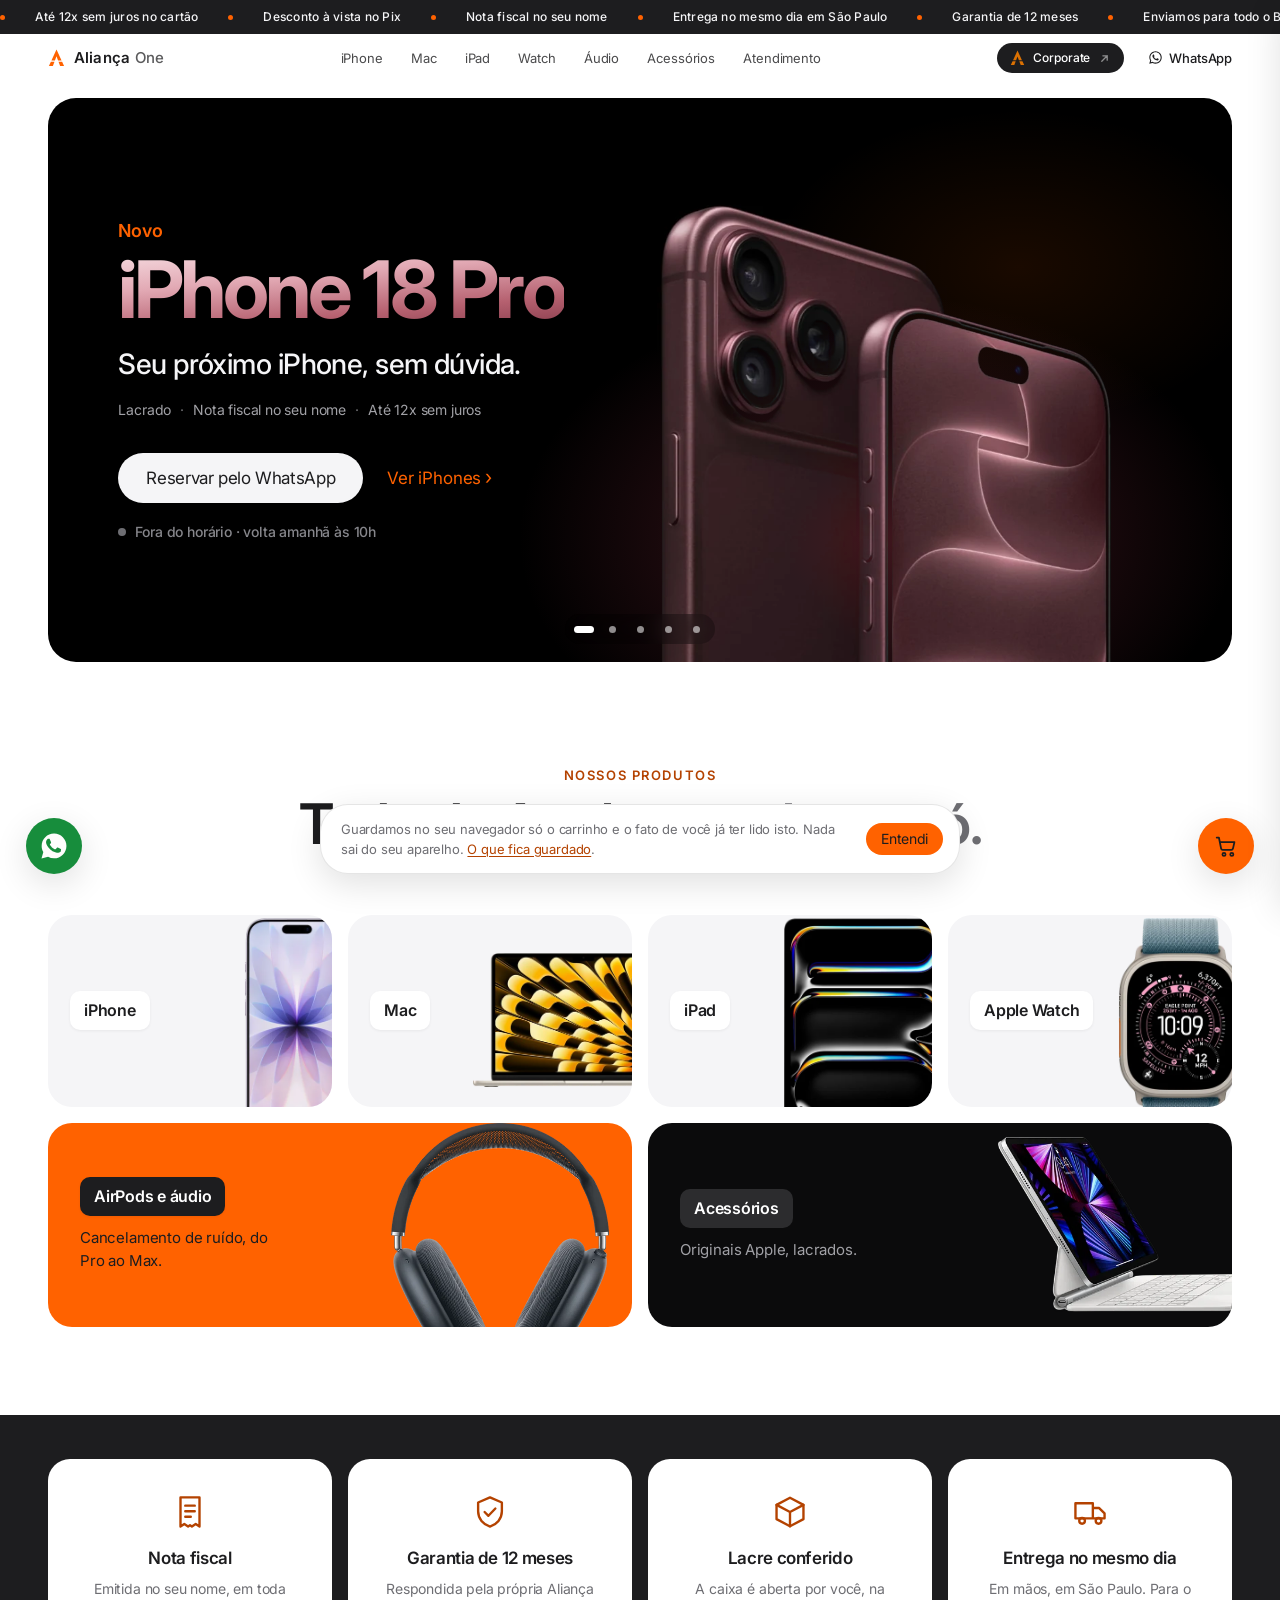
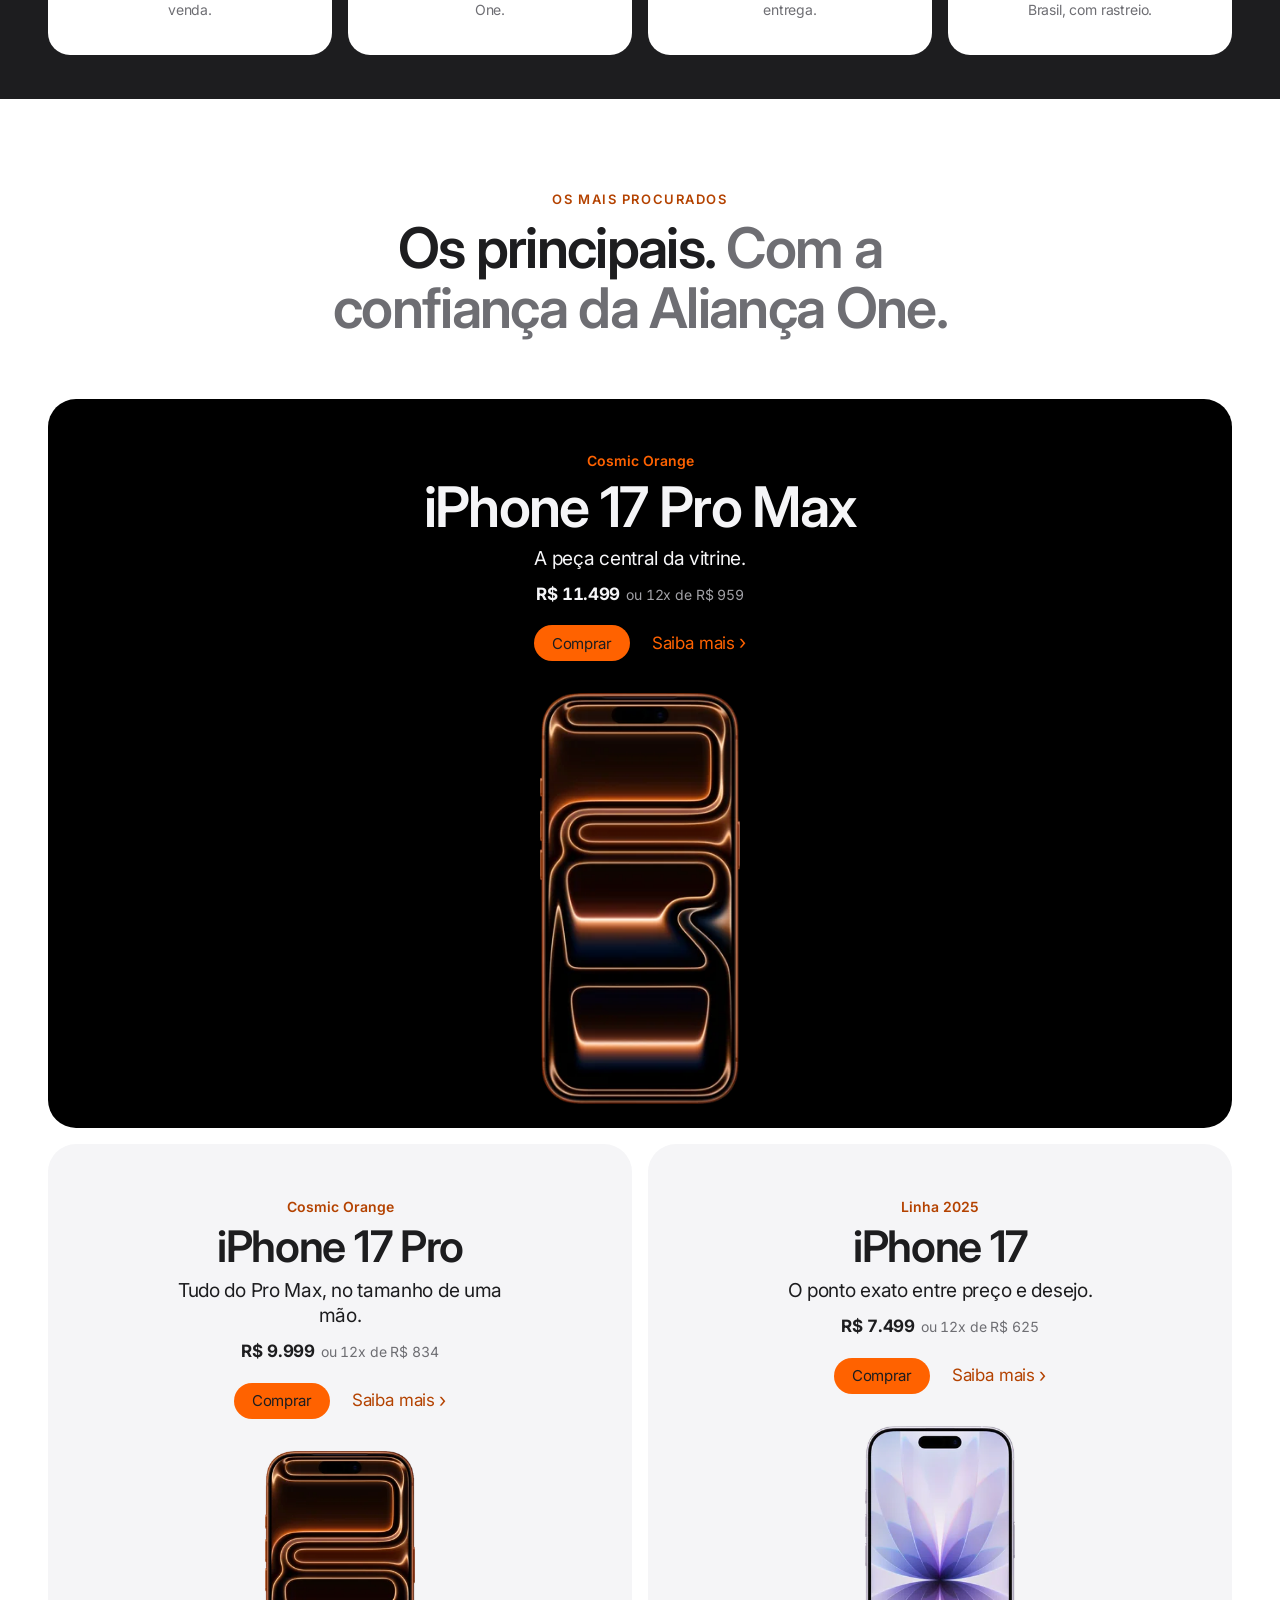
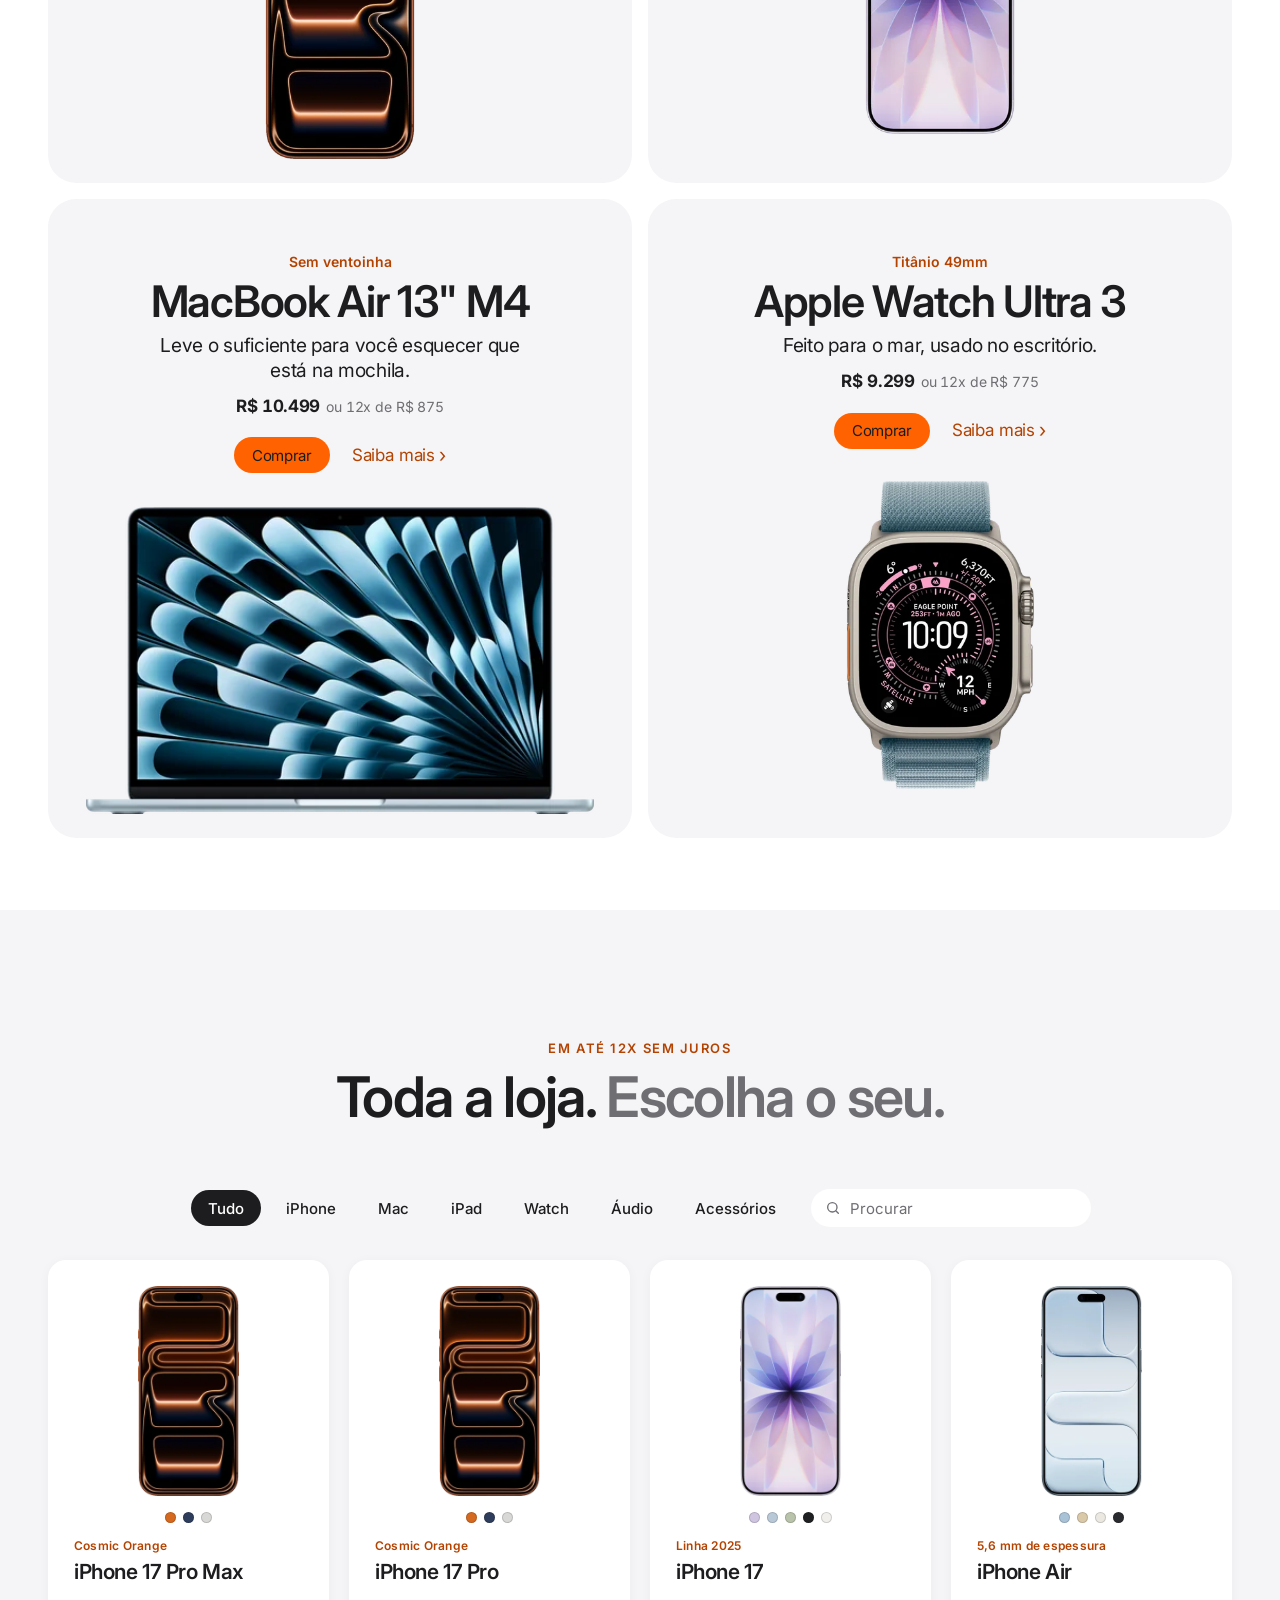
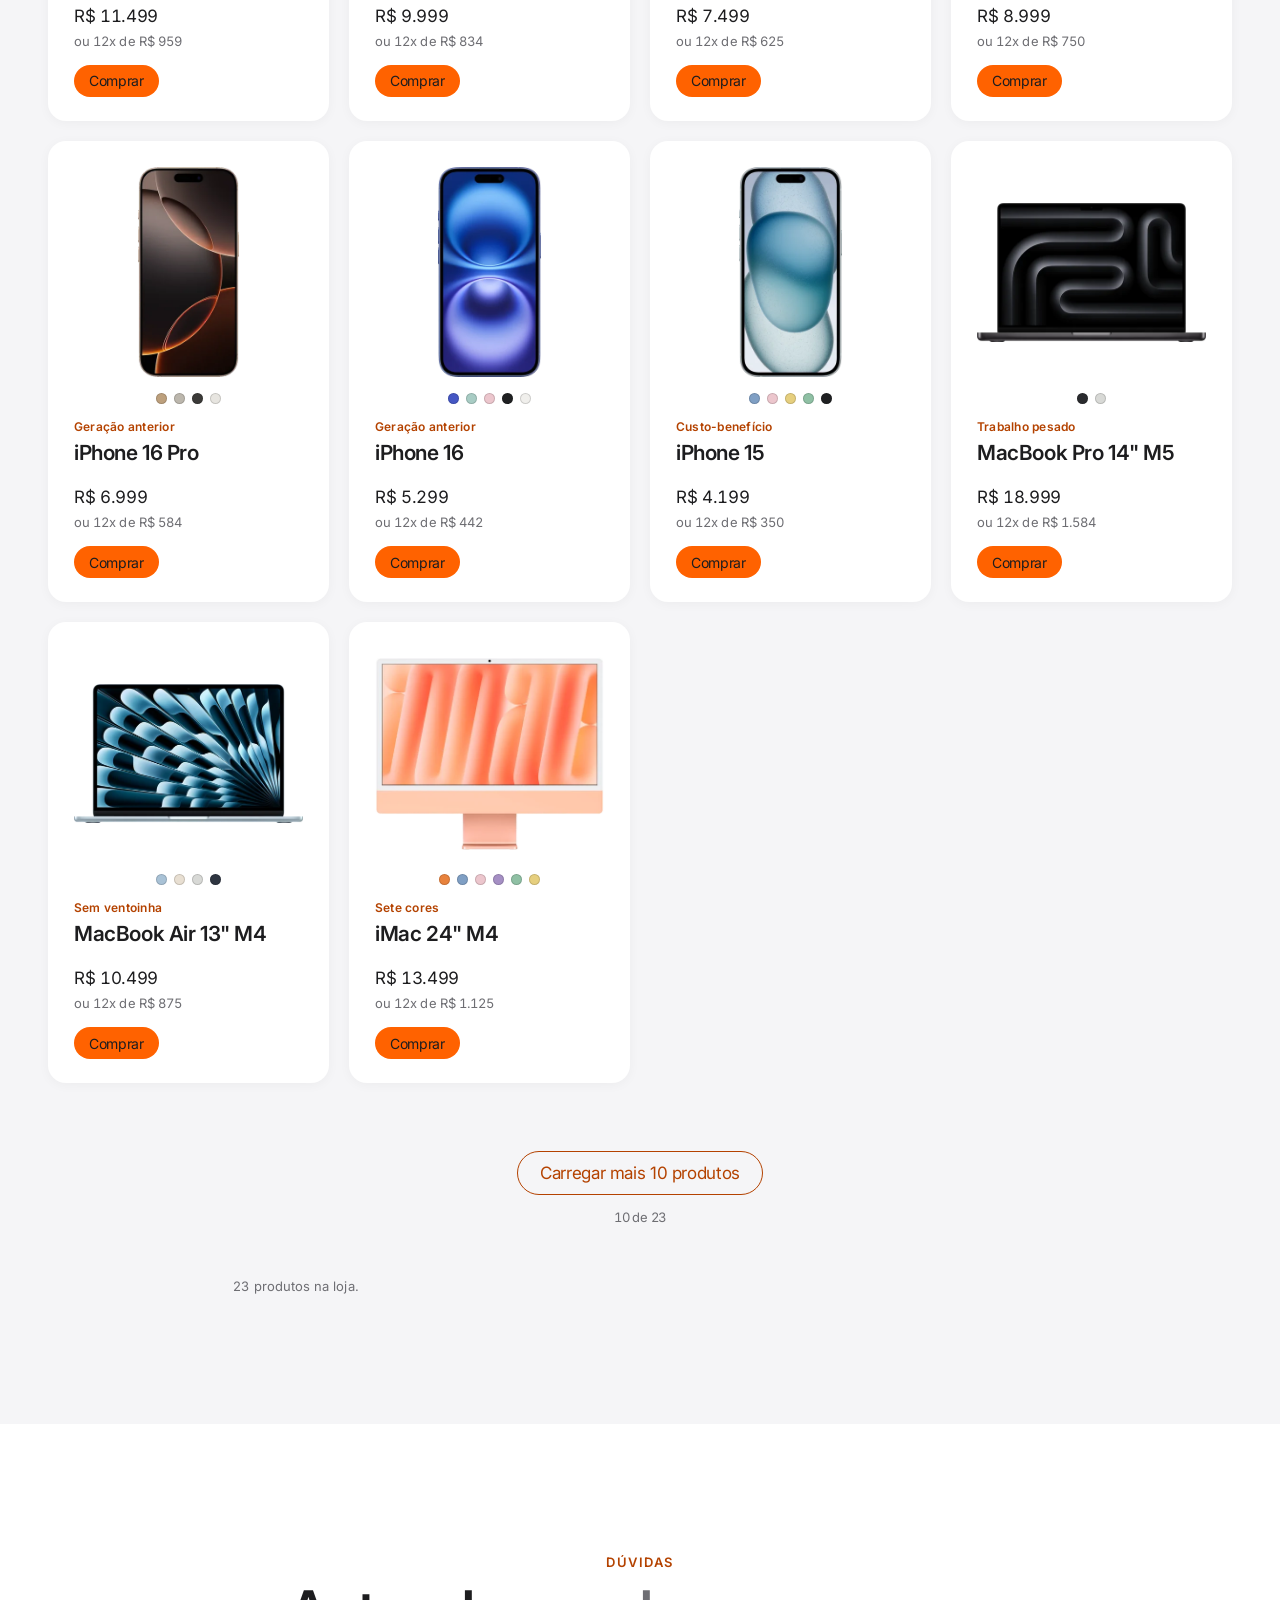
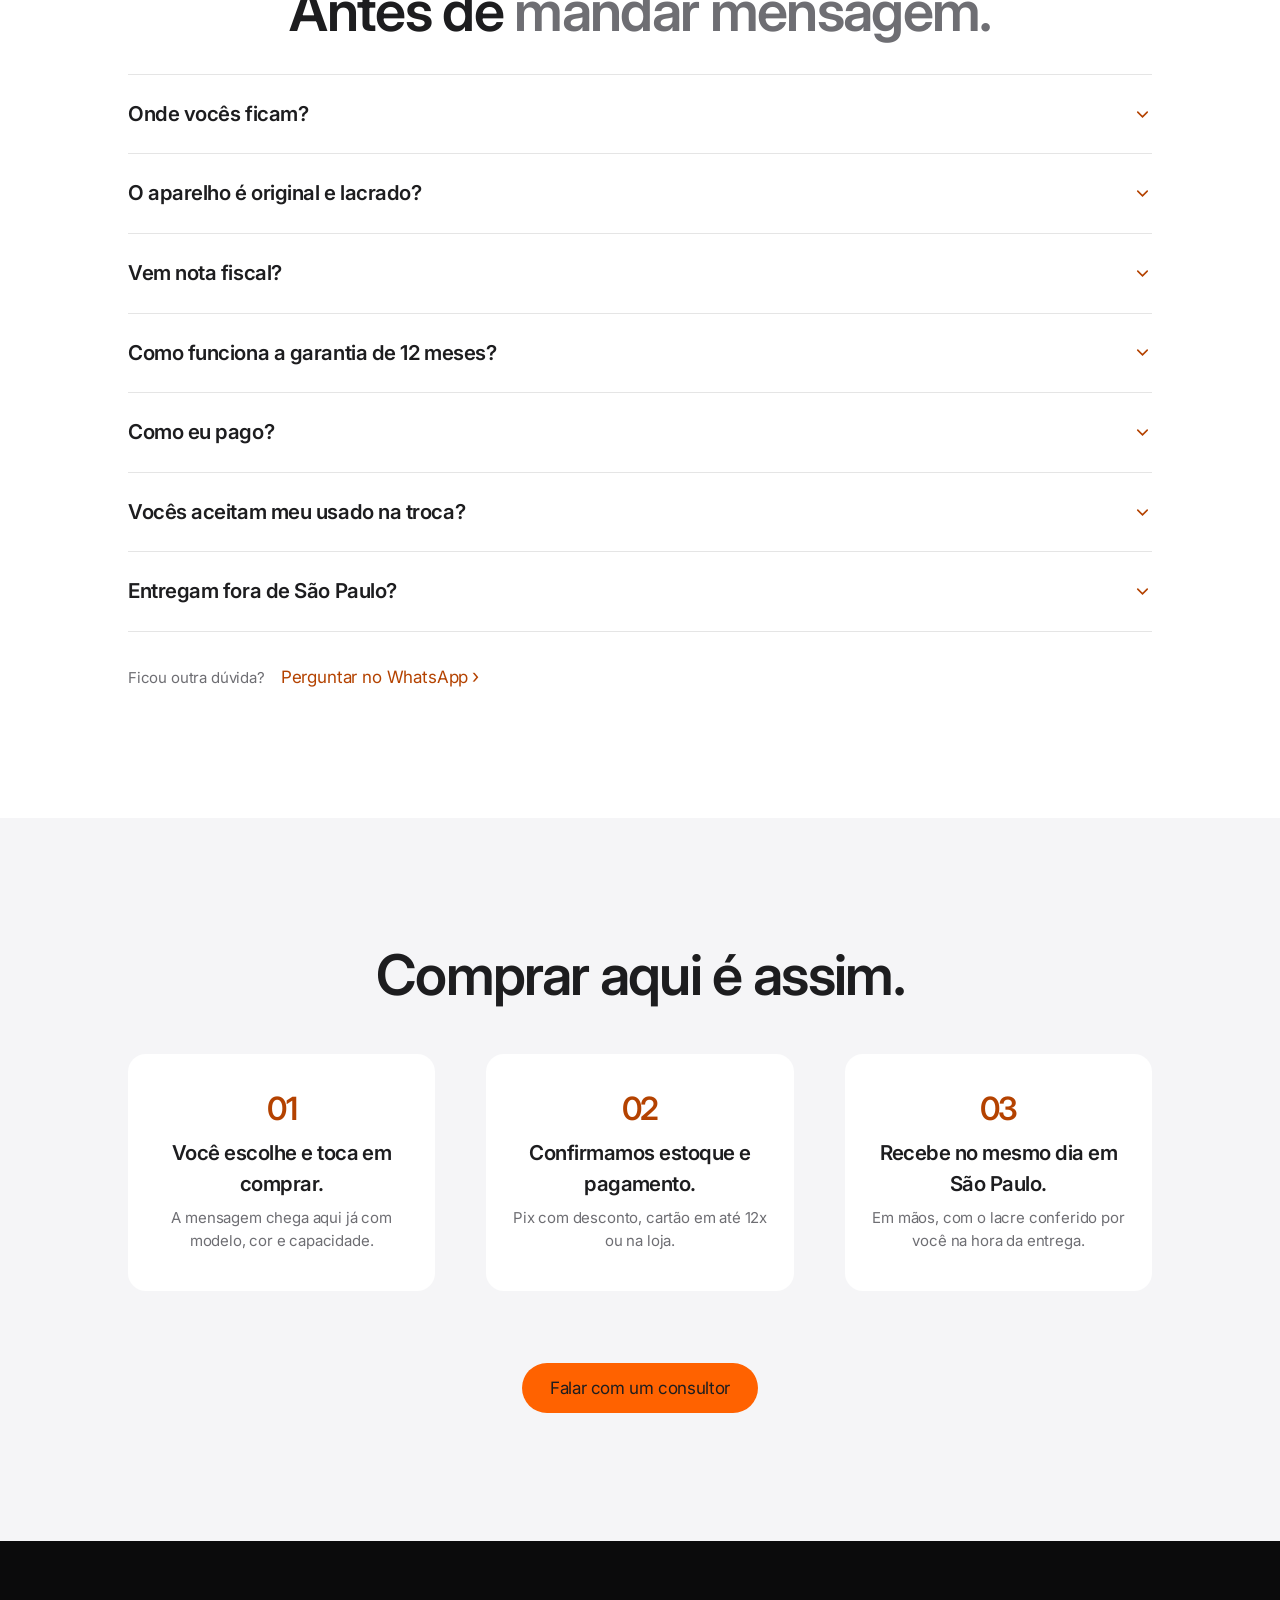
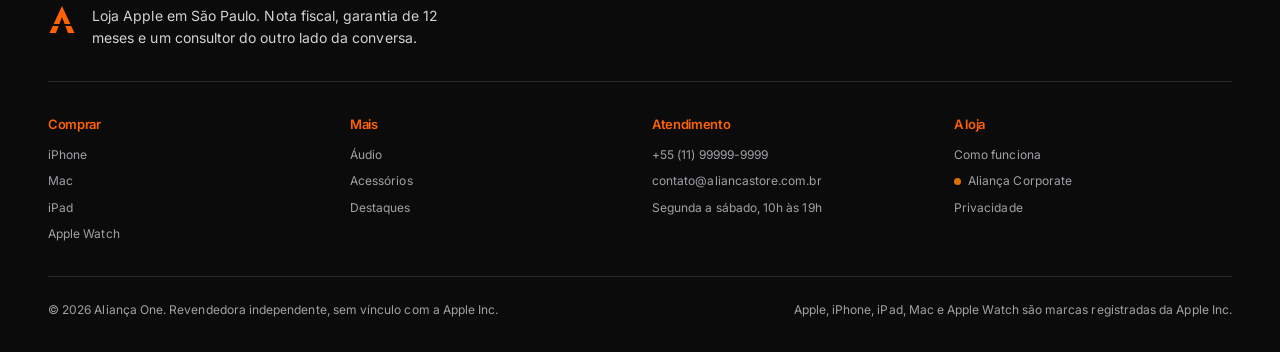
==== commit b187b83f: "Capa com cartazes de estreia do iPhone 18 Pro e do iPhone Duo - O primeiro cartaz vira arte de lança" ====
--- a/index.html
+++ b/index.html
@@ -28,7 +28,7 @@
 <script src="assets/js/regras.js"></script>
 <script src="assets/js/evento.js"></script>
 <link rel="stylesheet" href="assets/css/style.css">
-<link rel="preload" as="image" href="assets/img/iphone-17-pro.webp" type="image/webp" fetchpriority="high">
+<link rel="preload" as="image" href="assets/img/iphone-18-pro.webp" type="image/webp" fetchpriority="high">
 <link rel="icon" href="data:image/svg+xml,<svg xmlns='http://www.w3.org/2000/svg' viewBox='0 0 64 64'><rect width='64' height='64' rx='14' fill='%23f8f4ee'/><path d='M32 4 48.67 40 37.25 40 32 26 26.75 40 15.33 40Z' fill='%23FF6200'/><path d='M13.5 44 25.25 44 20 58 7 58Z' fill='%23FF6200'/><path d='M50.5 44 38.75 44 44 58 57 58Z' fill='%23FF6200'/></svg>">
 </head>
 <body>
@@ -130,26 +130,56 @@
     <div class="palco-janela">
       <div class="palco-trilho" id="palco-trilho">
 
-        <article class="cartaz cartaz--noite" aria-roledescription="slide" aria-label="1 de 4">
+        <!-- O cartaz de estreia: a foto oficial é recortada sobre preto
+             puro, o mesmo preto do cartaz, então os aparelhos saem do
+             fundo sem moldura nenhuma. -->
+        <article class="cartaz cartaz--estreia" aria-roledescription="slide">
           <div class="cartaz-txt">
-            <p class="cartaz-olho" data-entra>iPhone 17 Pro · originais e lacrados</p>
-            <h1 class="cartaz-titulo" data-entra>Seu próximo iPhone, <em>sem dúvida.</em></h1>
-            <p class="cartaz-sub" data-entra>Nota fiscal no seu nome, garantia de 12 meses e lacre aberto por você.</p>
+            <p class="cartaz-novo" data-entra>Novo</p>
+            <h1 class="cartaz-titulo" data-entra><span class="titulo-metal">iPhone 18 Pro</span></h1>
+            <p class="cartaz-frase" data-entra>Seu próximo iPhone, sem dúvida.</p>
+            <ul class="cartaz-fatos" data-entra>
+              <li>Lacrado</li><li>Nota fiscal no seu nome</li><li>Até 12x sem juros</li>
+            </ul>
             <div class="cartaz-acoes" data-entra>
-              <a class="btn btn--grande" target="_blank" rel="noopener"
-                 data-wa="Olá! Vim pelo site da Aliança One e quero ver as ofertas de iPhone.">Comprar no WhatsApp</a>
-              <a class="seta" href="produto.html?id=iphone-17-pro">Ver o iPhone 17 Pro</a>
+              <a class="btn btn--grande btn--claro" target="_blank" rel="noopener"
+                 data-wa="Olá! Vim pelo site da Aliança One e quero reservar o iPhone 18 Pro.">Reservar pelo WhatsApp</a>
+              <a class="seta" href="index.html?cat=iphone#catalogo">Ver iPhones</a>
             </div>
             <p class="estado" id="estado-loja" data-entra data-aberta="false">
               <span class="estado-luz" aria-hidden="true"></span>
               <span class="estado-txt"></span>
             </p>
           </div>
-          <figure class="cartaz-foto cartaz-foto--alta">
+          <figure class="cartaz-arte">
             <picture>
-              <source srcset="assets/img/iphone-17-pro.webp" type="image/webp">
-              <img src="assets/img/iphone-17-pro.png" width="988" height="1122" fetchpriority="high" decoding="async"
-                   alt="Três iPhone 17 Pro vistos por trás: Prata Profundo, Laranja-cósmico e Azul-profundo.">
+              <source srcset="assets/img/iphone-18-pro.webp" type="image/webp">
+              <img src="assets/img/iphone-18-pro.jpg" width="812" height="738" fetchpriority="high" decoding="async"
+                   alt="Dois iPhone 18 Pro em vinho, um de costas com a câmera tripla e outro de frente com a tela acesa.">
+            </picture>
+          </figure>
+        </article>
+
+        <!-- Sobre o cinza da Apple (#f5f5f7), o mesmo fundo da foto. -->
+        <article class="cartaz cartaz--duo" aria-roledescription="slide">
+          <div class="cartaz-txt">
+            <p class="cartaz-novo">Novo</p>
+            <h2 class="cartaz-titulo"><span class="titulo-perola">iPhone Duo</span></h2>
+            <p class="cartaz-frase">Abre. Dobra. Cabe no bolso.</p>
+            <ul class="cartaz-fatos">
+              <li>Lacrado</li><li>Nota fiscal no seu nome</li><li>Até 12x sem juros</li>
+            </ul>
+            <div class="cartaz-acoes">
+              <a class="btn btn--grande" target="_blank" rel="noopener"
+                 data-wa="Olá! Vim pelo site da Aliança One e quero saber do iPhone Duo.">Reservar pelo WhatsApp</a>
+              <a class="seta" href="index.html?cat=iphone#catalogo">Ver iPhones</a>
+            </div>
+          </div>
+          <figure class="cartaz-arte">
+            <picture>
+              <source srcset="assets/img/iphone-duo.webp" type="image/webp">
+              <img src="assets/img/iphone-duo.jpg" width="620" height="492" loading="lazy" decoding="async"
+                   alt="iPhone Duo branco entreaberto: de um lado a câmera dupla, do outro a tela acesa.">
             </picture>
           </figure>
         </article>
--- a/assets/css/style.css
+++ b/assets/css/style.css
@@ -3791,6 +3791,133 @@
    continuam legíveis, e o botão escuro do "Toda a loja" idem. */
 :root:is([data-evento='volta-as-aulas'], [data-evento='consumidor'], [data-evento='maes'], [data-evento='criancas']) .cartaz--evento .seta { color: var(--ev-olho); }
 
+/* ---------- 24e. Os cartazes de estreia ----------
+   O idioma das artes de lançamento: fundo da própria foto oficial
+   (preto puro no 18 Pro, #f5f5f7 no Duo), então o aparelho nasce do
+   cartaz sem borda; o nome em degradê metálico tirado do acabamento;
+   "Novo" em laranja, como a Apple escreve; e a foto encostada no pé
+   do cartaz, grande, cortada pela borda. */
+
+.cartaz--estreia, .cartaz--duo {
+  grid-template-columns: minmax(0, 0.95fr) minmax(0, 1.15fr);
+  align-items: stretch;
+  padding-bottom: 0;
+  min-height: clamp(500px, 44vw, 620px);
+}
+.cartaz--estreia .cartaz-txt, .cartaz--duo .cartaz-txt {
+  align-self: center;
+  padding-bottom: clamp(36px, 5vw, 72px);
+}
+
+.cartaz-novo {
+  margin: 0 0 6px;
+  font-size: clamp(1rem, 1.4vw, 1.25rem);
+  font-weight: 600;
+  letter-spacing: -0.01em;
+  color: var(--marca-noite);
+}
+.cartaz--duo .cartaz-novo { color: var(--acao); }
+
+.cartaz--estreia .cartaz-titulo, .cartaz--duo .cartaz-titulo {
+  max-width: none;
+  font-size: clamp(2.8rem, 6.2vw, 5.6rem);
+  font-weight: 700;
+  line-height: 0.98;
+  letter-spacing: -0.045em;
+  padding-bottom: 0.06em; /* o degradê recortado não come a perna do "p" */
+}
+.titulo-metal, .titulo-perola {
+  -webkit-background-clip: text;
+          background-clip: text;
+  -webkit-text-fill-color: transparent;
+  color: transparent;
+}
+/* O vinho do próprio 18 Pro, do brilho da borda à sombra do corpo. */
+.titulo-metal { background-image: linear-gradient(175deg, #fbe9ec 0%, #e2a9b4 38%, #b5606f 70%, #7c3343 100%); }
+/* O branco perolado do Duo: tinta escura descendo para o prata. */
+.titulo-perola { background-image: linear-gradient(175deg, #1d1d1f 0%, #3a3a3d 45%, #8e8e93 100%); }
+
+.cartaz-frase {
+  margin: 14px 0 0;
+  font-family: var(--display);
+  font-size: clamp(1.3rem, 2.2vw, 1.85rem);
+  font-weight: 500;
+  line-height: 1.2;
+  letter-spacing: -0.02em;
+}
+.cartaz--estreia .cartaz-frase { color: #f5f5f7; }
+
+.cartaz-fatos {
+  display: flex; flex-wrap: wrap; gap: 6px 0;
+  margin: 18px 0 0; padding: 0; list-style: none;
+  font-size: 0.875rem; color: #a1a1a6;
+}
+.cartaz--duo .cartaz-fatos { color: var(--suave); }
+.cartaz-fatos li + li::before { content: '·'; margin: 0 9px; opacity: 0.7; }
+
+.cartaz--estreia {
+  background:
+    radial-gradient(42% 60% at 70% 78%, rgb(150 52 70 / 0.42), transparent 72%),
+    radial-gradient(30% 40% at 82% 30%, rgb(255 98 0 / 0.10), transparent 70%),
+    #000;
+  color: #f5f5f7;
+}
+.cartaz--estreia .estado { color: #86868b; }
+.cartaz--estreia .seta { color: var(--marca-noite); }
+.cartaz--estreia :focus-visible { outline-color: var(--marca-noite); }
+
+.cartaz--duo { background: #f5f5f7; color: var(--tinta); }
+
+/* O botão claro dos cartazes escuros, como o "Comprar" da Apple
+   sobre preto. Em evento, o tema não mexe nele. */
+.btn--claro { background: #f5f5f7; color: #1d1d1f; }
+.btn--claro:hover { background: #fff; }
+
+/* A foto: encostada no pé, grande, sem moldura. */
+.cartaz-arte {
+  margin: 0;
+  align-self: end;
+  justify-self: center;
+  width: 100%;
+  display: flex; justify-content: center; align-items: flex-end;
+}
+.cartaz-arte picture { display: block; width: 100%; }
+.cartaz-arte img {
+  display: block;
+  width: 100%;
+  height: auto;
+  max-height: clamp(380px, 40vw, 580px);
+  object-fit: contain;
+  object-position: center bottom;
+  transform-origin: 50% 100%;
+  transition: transform 900ms var(--ease);
+}
+.palco-janela:hover .cartaz-arte img { transform: scale(1.02); }
+.cartaz--duo .cartaz-arte img { max-height: clamp(320px, 34vw, 480px); }
+/* O fundo da foto some no fundo do cartaz: o preto do 18 Pro clareia
+   para o brilho vinho de trás (lighten), o cinza do Duo escurece para
+   o cinza do cartaz (darken). Nenhuma borda de retângulo aparece. */
+.cartaz--estreia .cartaz-arte img { mix-blend-mode: lighten; }
+.cartaz--duo .cartaz-arte img { mix-blend-mode: darken; }
+
+@media (max-width: 760px) {
+  .cartaz--estreia, .cartaz--duo {
+    grid-template-columns: 1fr;
+    min-height: 640px;
+    padding: 34px 20px 0;
+  }
+  .cartaz--estreia .cartaz-txt, .cartaz--duo .cartaz-txt { padding-bottom: 8px; }
+  .cartaz--estreia .cartaz-titulo, .cartaz--duo .cartaz-titulo { font-size: clamp(2.8rem, 13vw, 3.6rem); }
+  .cartaz--estreia, .cartaz--duo { grid-template-rows: auto 1fr; }
+  .cartaz-fatos { justify-content: center; gap: 4px 14px; font-size: 0.8125rem; }
+  .cartaz-fatos li + li::before { content: none; }
+  .cartaz-arte img { max-height: 300px; }
+  .cartaz--duo .cartaz-arte img { max-height: 260px; }
+}
+@media (prefers-reduced-motion: reduce) {
+  .palco-janela:hover .cartaz-arte img { transform: none; }
+}
+
 /* ---------- 25. Preferências do usuário ---------- */
 
 @media (prefers-reduced-motion: reduce) {
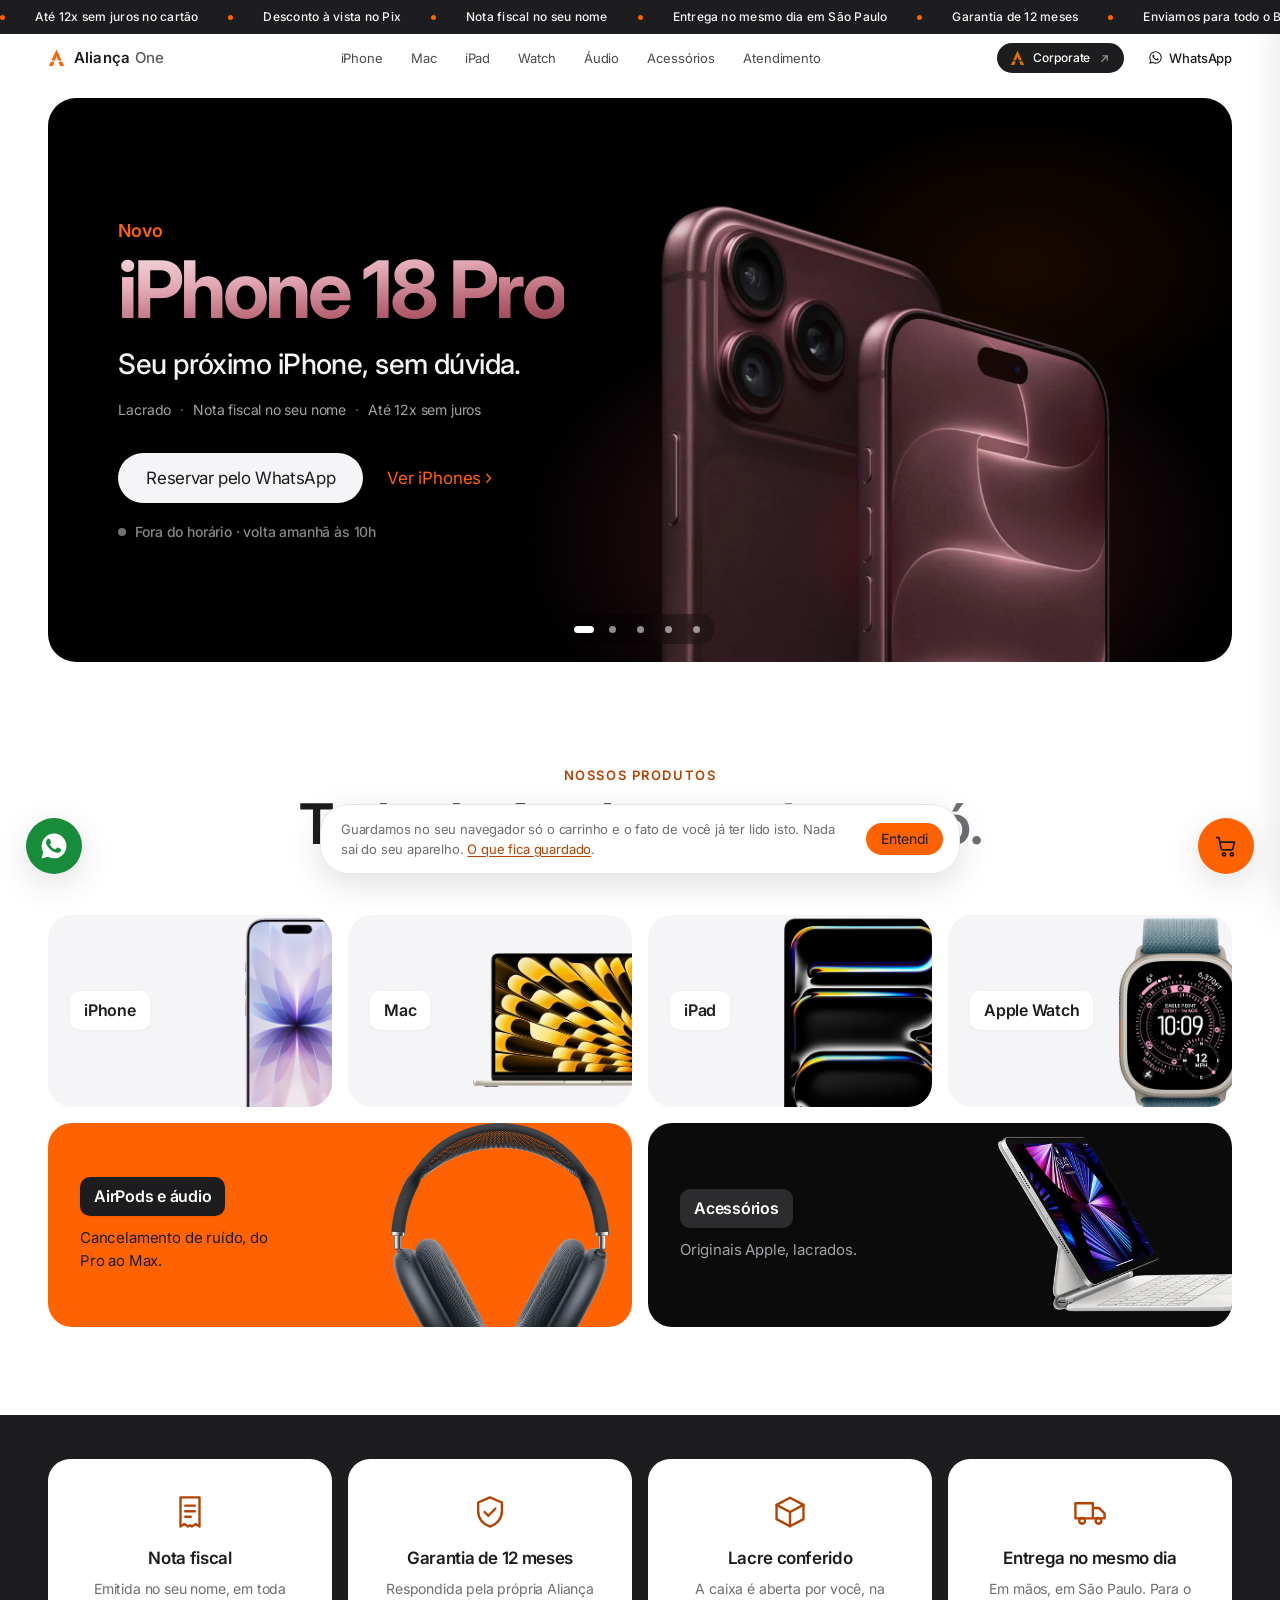
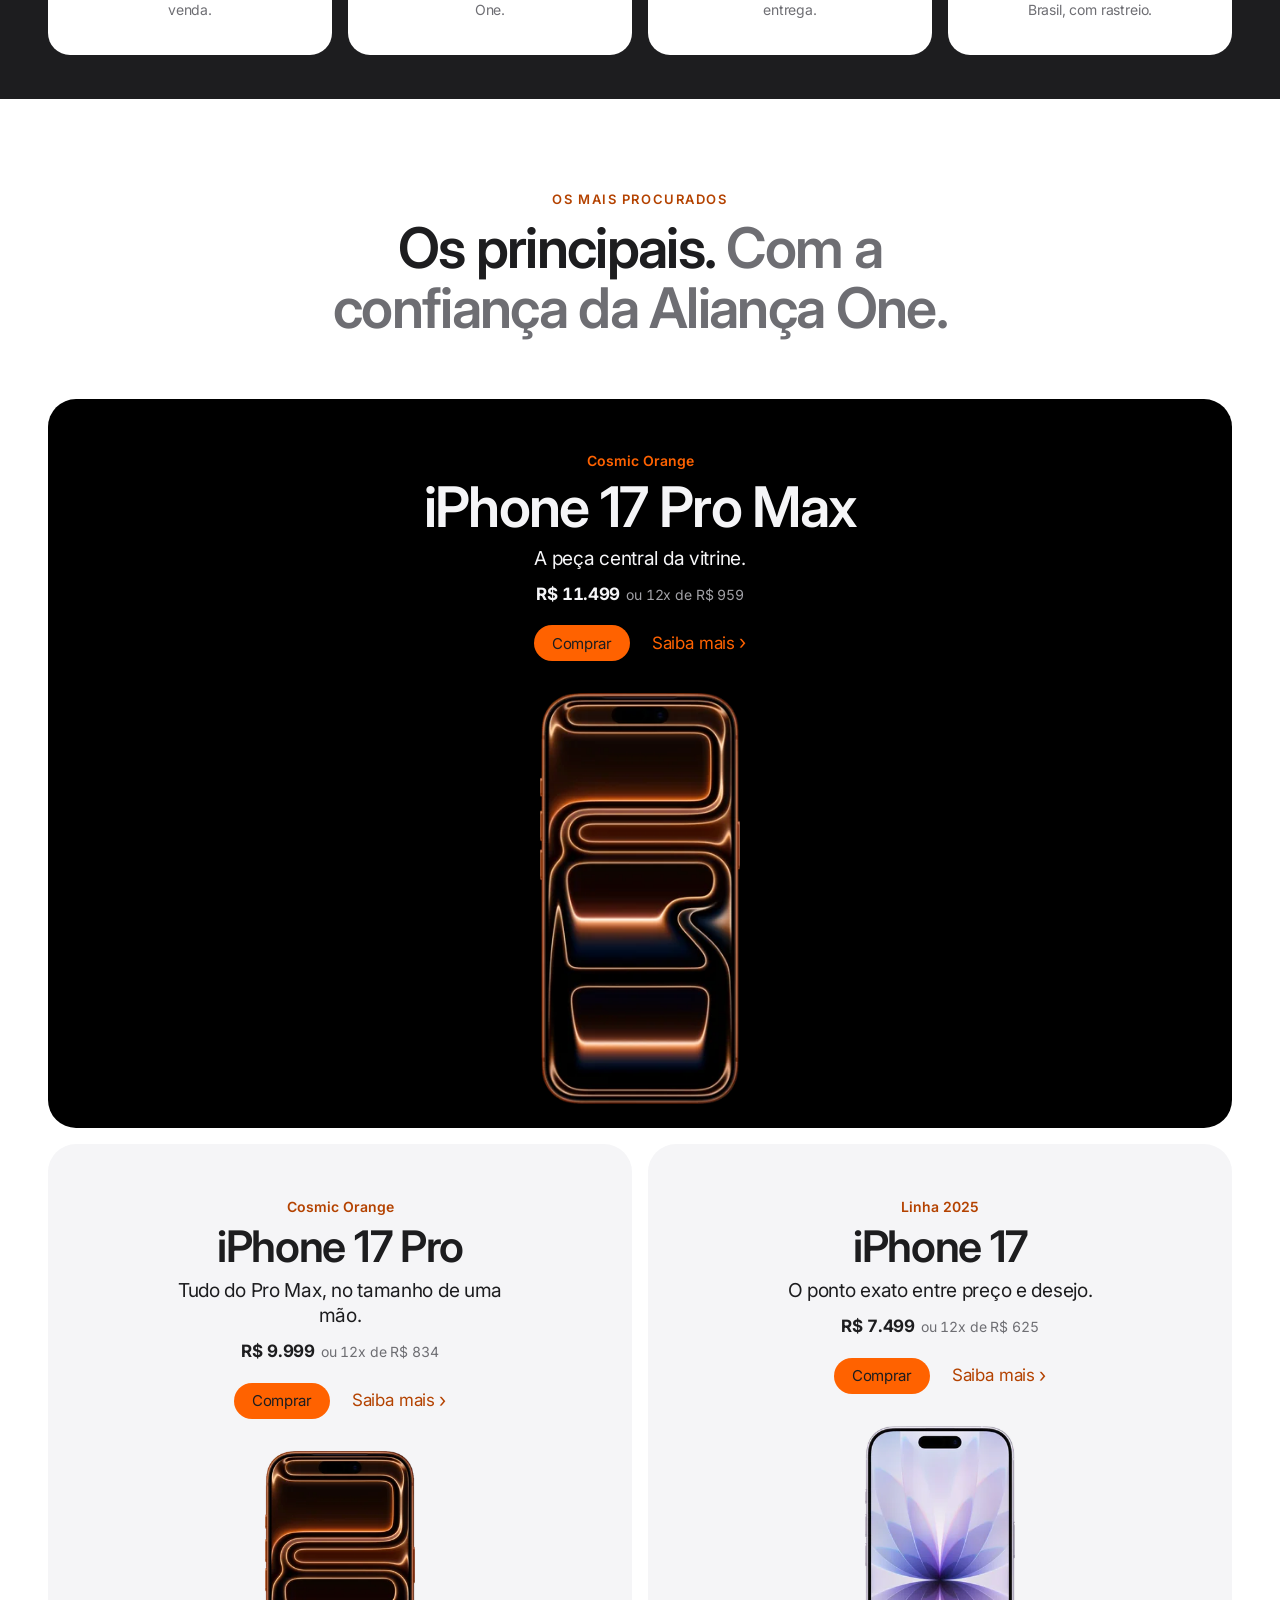
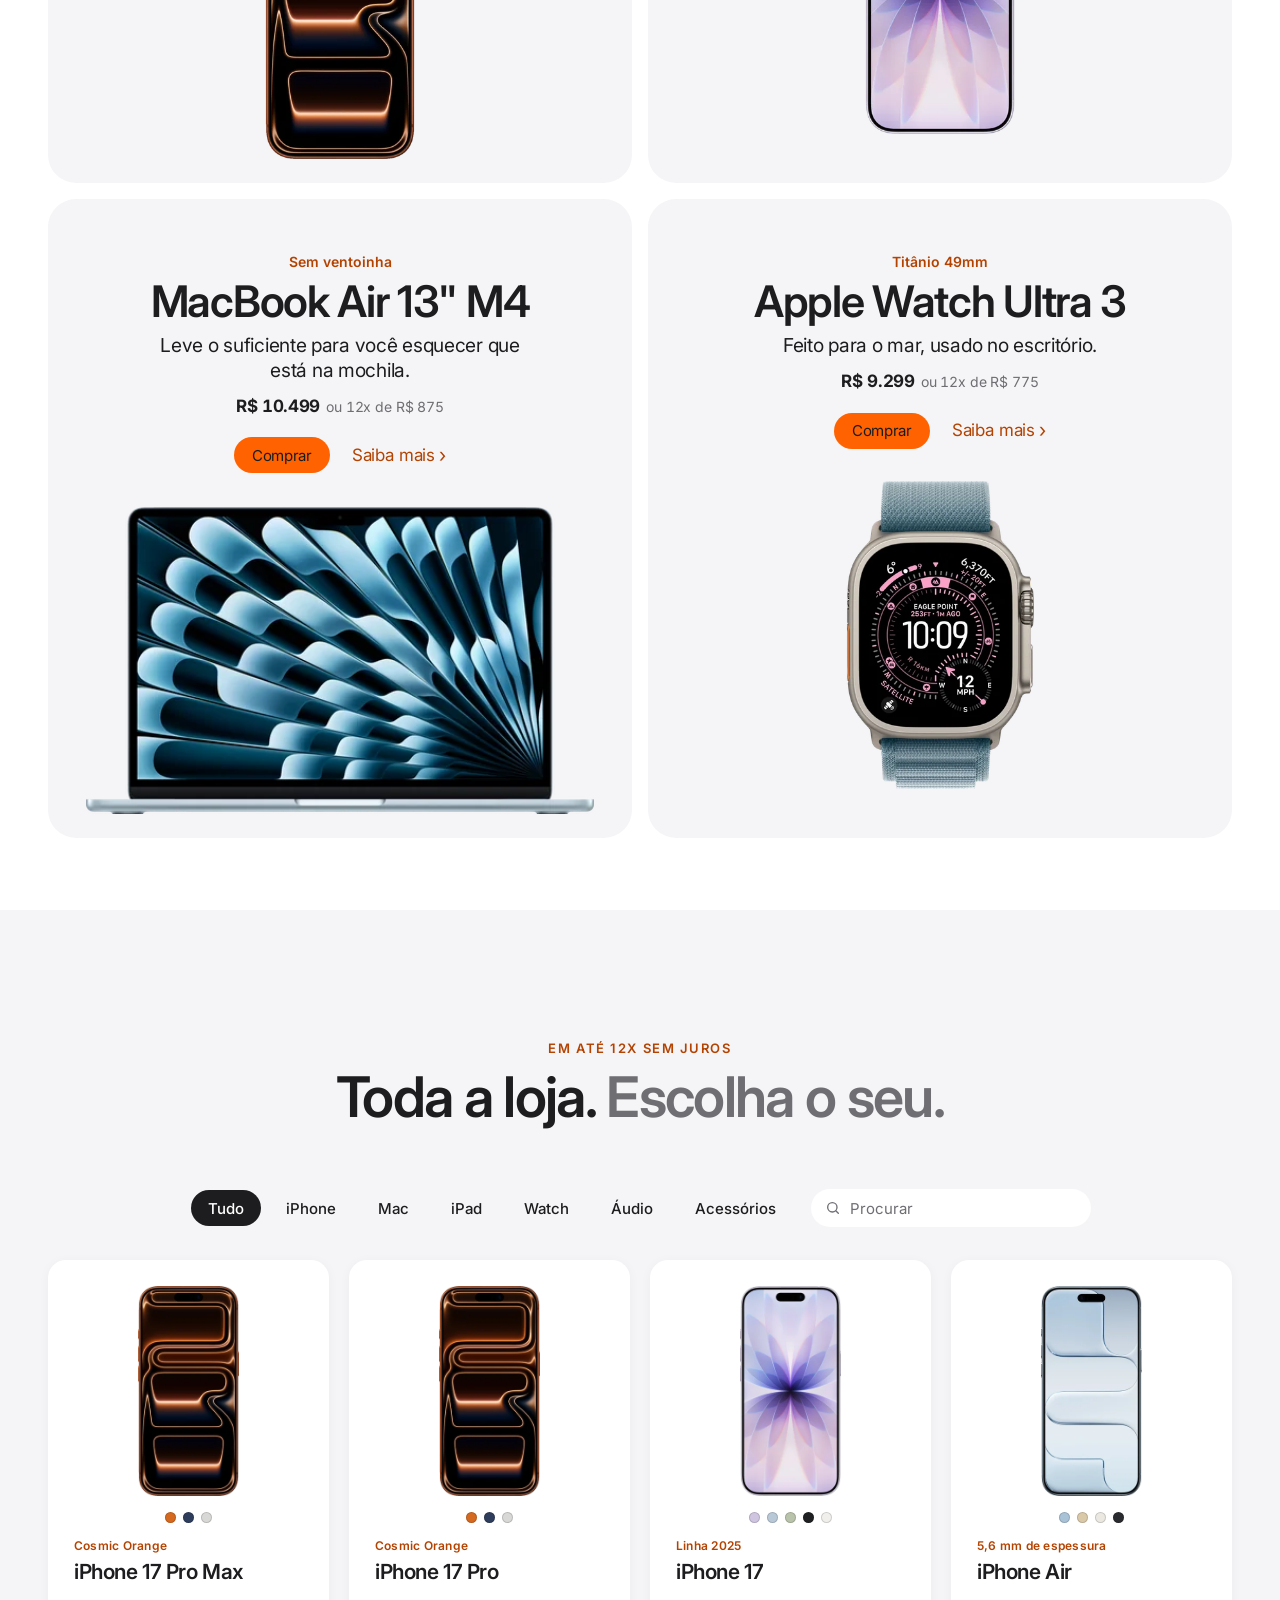
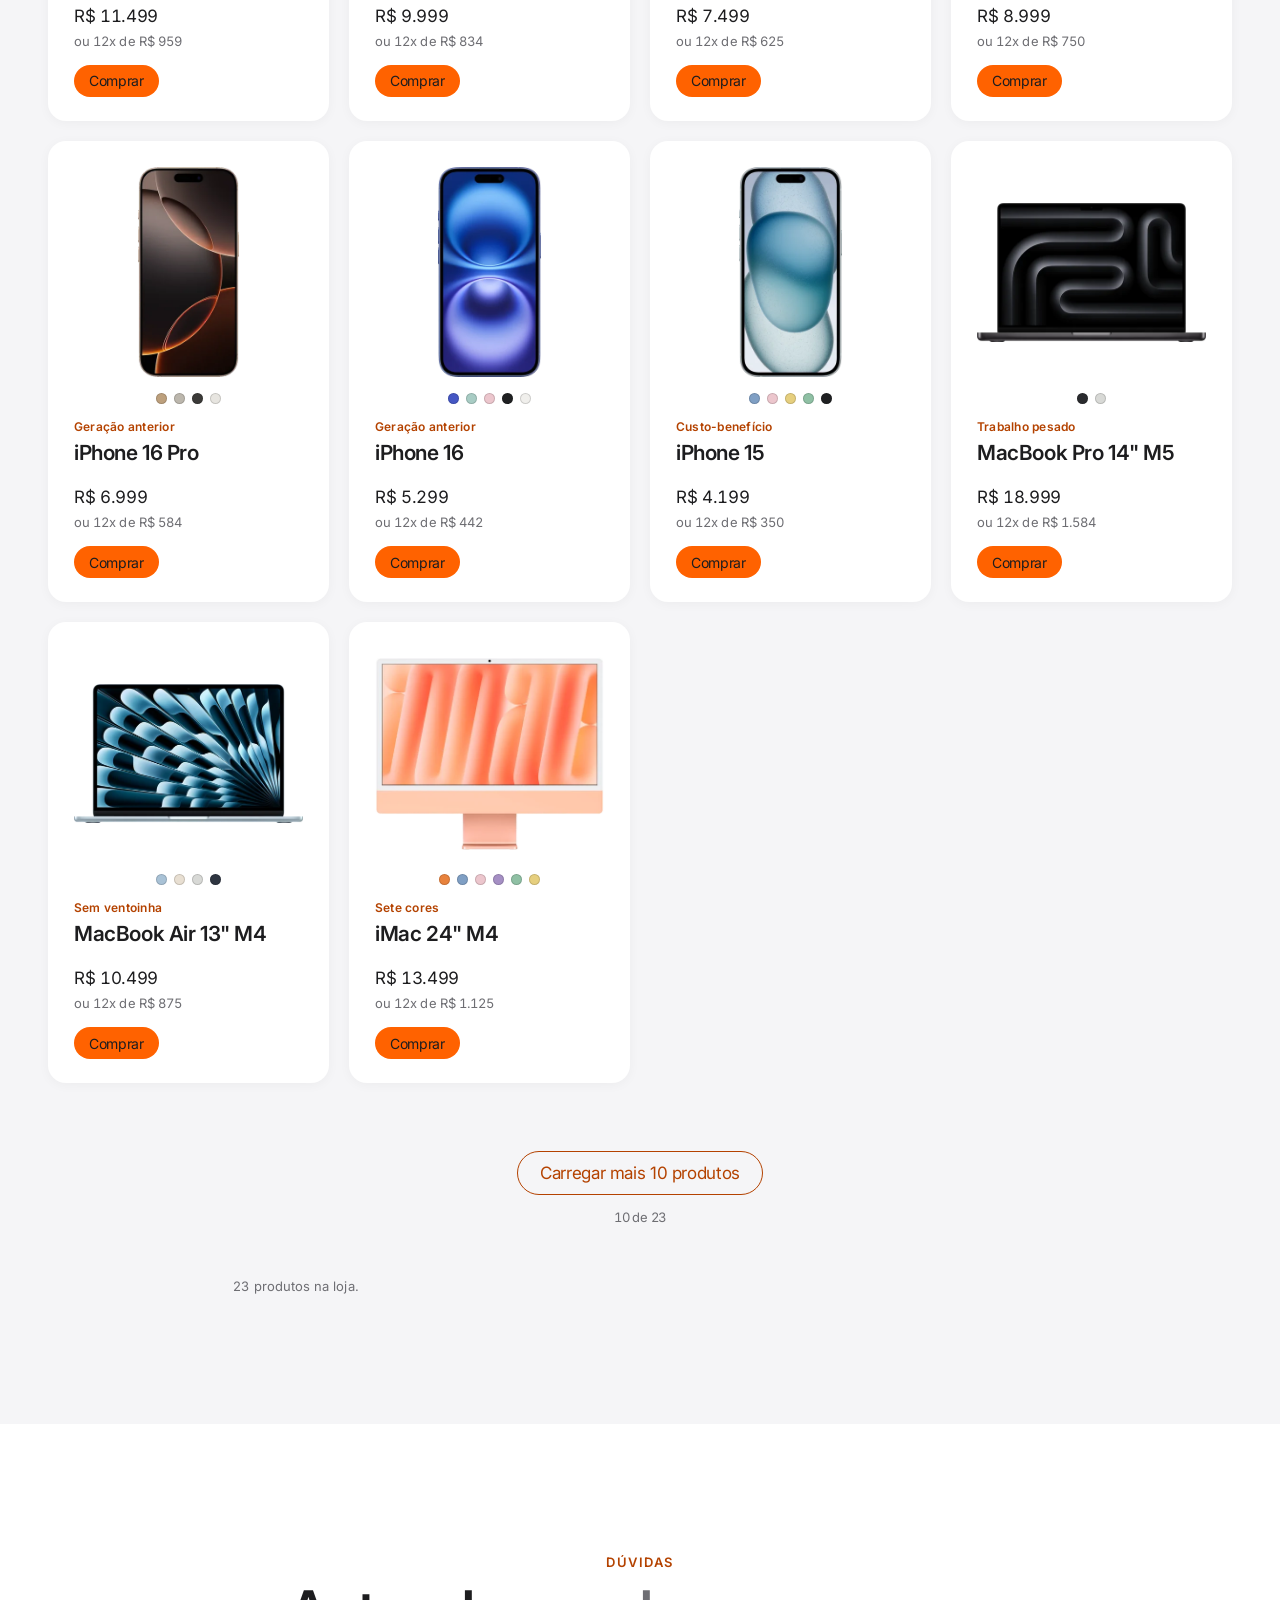
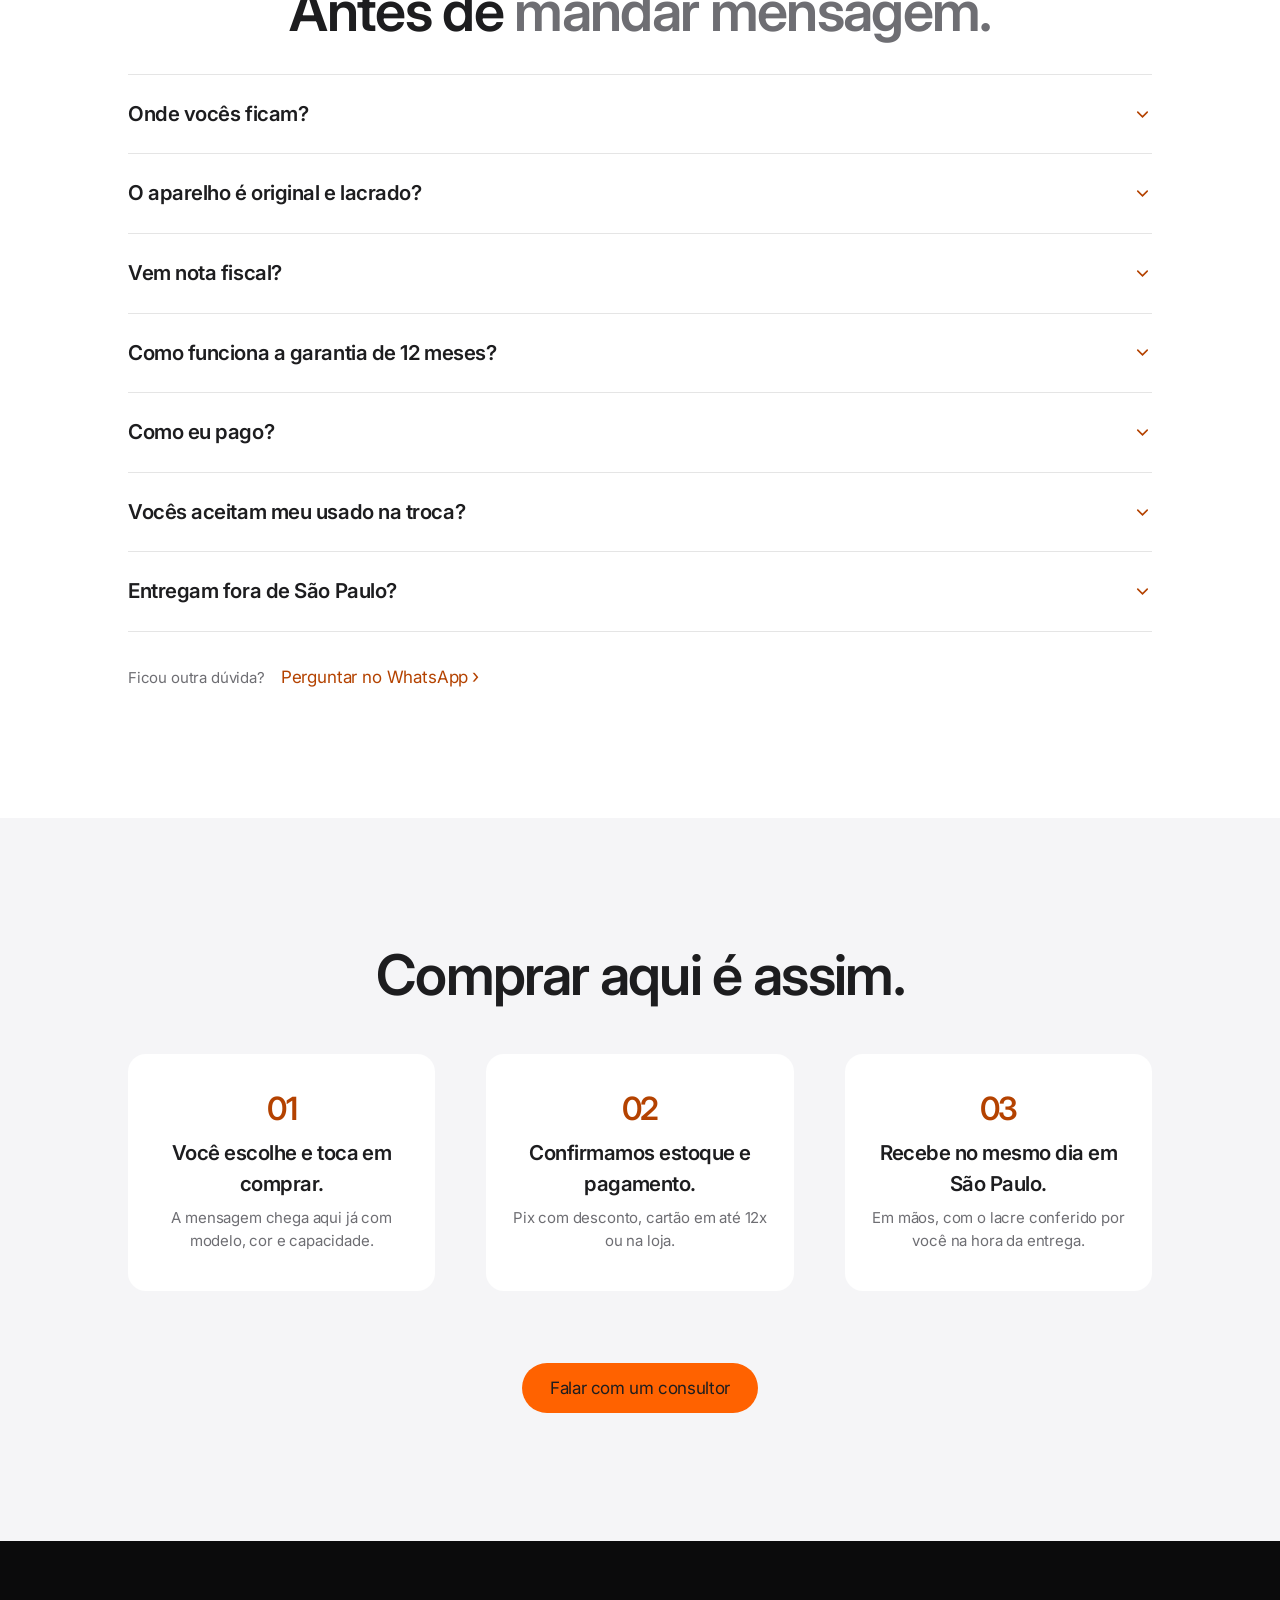
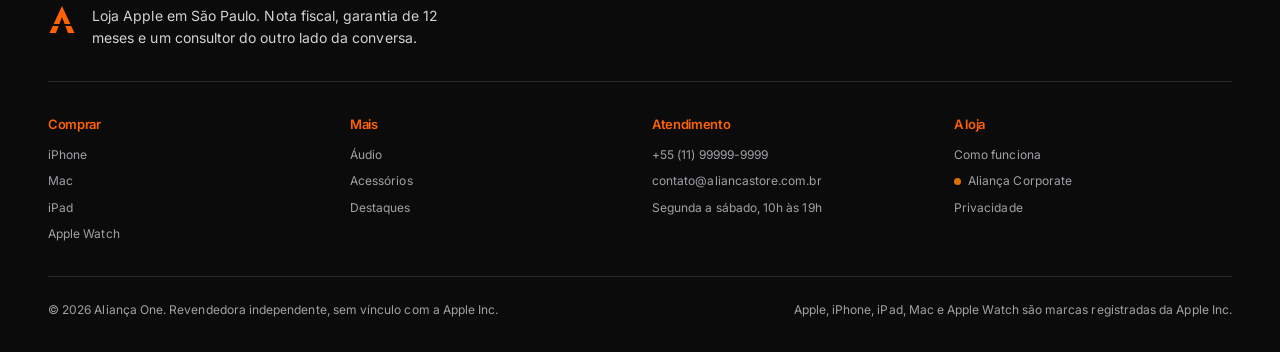
==== commit 44413163: "Animações suaves no site e no painel Site: - Cada cartaz da capa entra em cena ao chegar (texto em c" ====
--- a/index.html
+++ b/index.html
@@ -286,22 +286,22 @@
   <div class="shell shell--larga">
     <ul class="selos-grade">
       <li data-reveal>
-        <svg viewBox="0 0 24 24" aria-hidden="true"><path d="M6 2.8h12v18.4l-2.4-1.6-2.4 1.6-1.2-.8-1.2.8-2.4-1.6L6 21.2Z"/><path d="M9 8h6M9 11.5h6M9 15h3.5"/></svg>
+        <svg viewBox="0 0 24 24" aria-hidden="true"><path pathLength="1" d="M6 2.8h12v18.4l-2.4-1.6-2.4 1.6-1.2-.8-1.2.8-2.4-1.6L6 21.2Z"/><path pathLength="1" d="M9 8h6M9 11.5h6M9 15h3.5"/></svg>
         <h3>Nota fiscal</h3>
         <p>Emitida no seu nome, em toda venda.</p>
       </li>
       <li data-reveal style="--delay:60ms">
-        <svg viewBox="0 0 24 24" aria-hidden="true"><path d="M12 2.8 19.5 6v5.6c0 4.6-3.2 8.3-7.5 9.6-4.3-1.3-7.5-5-7.5-9.6V6Z"/><path d="m8.6 12 2.4 2.4 4.4-4.6"/></svg>
+        <svg viewBox="0 0 24 24" aria-hidden="true"><path pathLength="1" d="M12 2.8 19.5 6v5.6c0 4.6-3.2 8.3-7.5 9.6-4.3-1.3-7.5-5-7.5-9.6V6Z"/><path pathLength="1" d="m8.6 12 2.4 2.4 4.4-4.6"/></svg>
         <h3>Garantia de 12 meses</h3>
         <p>Respondida pela própria Aliança One.</p>
       </li>
       <li data-reveal style="--delay:120ms">
-        <svg viewBox="0 0 24 24" aria-hidden="true"><path d="M3.5 7.5 12 3l8.5 4.5v9L12 21l-8.5-4.5Z"/><path d="m3.5 7.5 8.5 4.5 8.5-4.5M12 12v9"/></svg>
+        <svg viewBox="0 0 24 24" aria-hidden="true"><path pathLength="1" d="M3.5 7.5 12 3l8.5 4.5v9L12 21l-8.5-4.5Z"/><path pathLength="1" d="m3.5 7.5 8.5 4.5 8.5-4.5M12 12v9"/></svg>
         <h3>Lacre conferido</h3>
         <p>A caixa é aberta por você, na entrega.</p>
       </li>
       <li data-reveal style="--delay:180ms">
-        <svg viewBox="0 0 24 24" aria-hidden="true"><path d="M2.8 6.5h11v9.5h-11ZM13.8 9.5h4l3.4 3.4V16h-7.4"/><circle cx="7" cy="17.6" r="1.8"/><circle cx="17.4" cy="17.6" r="1.8"/></svg>
+        <svg viewBox="0 0 24 24" aria-hidden="true"><path pathLength="1" d="M2.8 6.5h11v9.5h-11ZM13.8 9.5h4l3.4 3.4V16h-7.4"/><circle pathLength="1" cx="7" cy="17.6" r="1.8"/><circle pathLength="1" cx="17.4" cy="17.6" r="1.8"/></svg>
         <h3>Entrega no mesmo dia</h3>
         <p>Em mãos, em São Paulo. Para o Brasil, com rastreio.</p>
       </li>
--- a/assets/css/style.css
+++ b/assets/css/style.css
@@ -3918,6 +3918,134 @@
   .palco-janela:hover .cartaz-arte img { transform: none; }
 }
 
+/* ---------- 24f. Movimento da vitrine ----------
+   Gestos curtos, na mesma curva da folha inteira, cada um contando
+   alguma coisa: o cartaz que chegou, quanto falta para o próximo,
+   o preço que mudou, o item que acabou de aparecer. Tudo desliga com
+   prefers-reduced-motion (seção 25). */
+
+/* -- O cartaz que chega entra em cena -- */
+.cartaz.entrou .cartaz-txt > * {
+  animation: entra 720ms var(--ease) both;
+}
+.cartaz.entrou .cartaz-txt > :nth-child(2) { animation-delay: 60ms; }
+.cartaz.entrou .cartaz-txt > :nth-child(3) { animation-delay: 120ms; }
+.cartaz.entrou .cartaz-txt > :nth-child(4) { animation-delay: 180ms; }
+.cartaz.entrou .cartaz-txt > :nth-child(5) { animation-delay: 240ms; }
+.cartaz.entrou .cartaz-txt > :nth-child(n+6) { animation-delay: 300ms; }
+.cartaz.entrou .cartaz-arte img,
+.cartaz.entrou .cartaz-foto img {
+  animation: sobe-foto 1100ms var(--ease) both;
+  animation-delay: 80ms;
+}
+@keyframes sobe-foto {
+  from { opacity: 0; transform: translateY(40px) scale(0.97); }
+  to   { opacity: 1; transform: none; }
+}
+
+/* Na primeira visita, a foto de estreia assenta como a da capa
+   antiga: chega desfocada e encontra o foco. */
+.js.pronto .cartaz--estreia .cartaz-arte img {
+  animation: assenta 1400ms var(--ease) both;
+  animation-delay: 260ms;
+}
+
+/* A foto de estreia respira devagar enquanto está na tela. */
+.cartaz--estreia:not(.entrou) .cartaz-arte picture {
+  animation: respira 9s ease-in-out 1.8s infinite alternate;
+}
+@keyframes respira {
+  to { transform: translateY(-6px) scale(1.012); }
+}
+
+/* -- O relógio do palco: o ponto ativo enche até a próxima troca -- */
+.palco-pontos span { position: relative; overflow: hidden; }
+.palco-pontos [aria-current='true'] span { background: rgb(255 255 255 / 0.45); }
+.palco-pontos [aria-current='true'] span::after {
+  content: '';
+  position: absolute; inset: 0;
+  border-radius: inherit;
+  background: #fff;
+  transform-origin: left center;
+}
+.palco-janela[data-tocando='true'] .palco-pontos [aria-current='true'] span::after {
+  animation: enche var(--intervalo, 6500ms) linear both;
+}
+@keyframes enche { from { transform: scaleX(0); } to { transform: scaleX(1); } }
+
+/* -- O texto metálico ganha um brilho que passa uma vez -- */
+.titulo-metal, .titulo-perola { background-size: 100% 100%; }
+.js.pronto .cartaz--estreia .titulo-metal {
+  background-image:
+    linear-gradient(105deg, transparent 40%, rgb(255 255 255 / 0.65) 50%, transparent 60%),
+    linear-gradient(175deg, #fbe9ec 0%, #e2a9b4 38%, #b5606f 70%, #7c3343 100%);
+  background-size: 250% 100%, 100% 100%;
+  background-repeat: no-repeat;
+  animation: brilho 2.4s var(--ease) 900ms both;
+}
+@keyframes brilho {
+  from { background-position: 120% 0, 0 0; }
+  to   { background-position: -120% 0, 0 0; }
+}
+
+/* -- Os selos se desenham quando aparecem -- */
+.selos-grade svg :is(path, circle) { stroke-dasharray: 1; stroke-dashoffset: 0; }
+.selos-grade li[data-reveal] svg :is(path, circle) { stroke-dashoffset: 1; transition: stroke-dashoffset 1100ms var(--ease) 250ms; }
+.selos-grade li.vis svg :is(path, circle) { stroke-dashoffset: 0; }
+.selos-grade li { transition: transform 400ms var(--ease), box-shadow 400ms var(--ease); }
+.selos-grade li:hover { transform: translateY(-4px); box-shadow: 0 14px 30px rgb(0 0 0 / 0.25); }
+
+/* -- O preço que mudou assenta no lugar -- */
+.produto-preco.mudou > b { animation: preco-novo 520ms var(--ease) both; }
+@keyframes preco-novo {
+  from { opacity: 0; transform: translateY(10px); filter: blur(4px); }
+  to   { opacity: 1; transform: none; filter: none; }
+}
+
+/* -- Botões: um brilho passa no hover do botão cheio -- */
+.btn:not(.btn--vazio)::before {
+  content: '';
+  position: absolute; inset: 0;
+  border-radius: inherit;
+  background: linear-gradient(105deg, transparent 35%, rgb(255 255 255 / 0.35) 50%, transparent 65%);
+  background-size: 250% 100%;
+  background-position: 130% 0;
+  pointer-events: none;
+  opacity: 0;
+}
+@media (hover: hover) {
+  .btn:not(.btn--vazio):hover::before {
+    opacity: 1;
+    transition: background-position 700ms var(--ease);
+    background-position: -30% 0;
+  }
+}
+
+/* -- Cartões do catálogo e telhas: a foto sobe um pouco no hover -- */
+@media (hover: hover) {
+  .linha:hover .linha-poco .foto { transform: translateY(-6px) scale(1.04); }
+  .vitrine:hover .vitrine-nome { transform: translateX(3px); }
+}
+.vitrine-nome { transition: transform 400ms var(--ease); }
+.selo-oferta { animation: selo-chega 600ms var(--ease) both 200ms; }
+@keyframes selo-chega { from { opacity: 0; transform: translateY(-4px) scale(0.92); } }
+
+/* -- Carrinho: a gaveta e os itens -- */
+.carrinho[data-aberto='true'] .sac-item { animation: entra 520ms var(--ease) both; }
+.carrinho[data-aberto='true'] .sac-item:nth-child(2) { animation-delay: 50ms; }
+.carrinho[data-aberto='true'] .sac-item:nth-child(3) { animation-delay: 100ms; }
+.carrinho[data-aberto='true'] .sac-item:nth-child(n+4) { animation-delay: 150ms; }
+
+@media (prefers-reduced-motion: reduce) {
+  .cartaz.entrou .cartaz-txt > *, .cartaz.entrou .cartaz-arte img, .cartaz.entrou .cartaz-foto img,
+  .js.pronto .cartaz--estreia .cartaz-arte img, .cartaz--estreia .cartaz-arte picture,
+  .js.pronto .cartaz--estreia .titulo-metal, .produto-preco.mudou > b, .selo-oferta,
+  .carrinho[data-aberto='true'] .sac-item { animation: none !important; }
+  .selos-grade li[data-reveal] svg :is(path, circle) { stroke-dashoffset: 0; transition: none; }
+  .palco-janela .palco-pontos [aria-current='true'] span::after { animation: none !important; transform: none; }
+  .btn::before { display: none; }
+}
+
 /* ---------- 25. Preferências do usuário ---------- */
 
 @media (prefers-reduced-motion: reduce) {
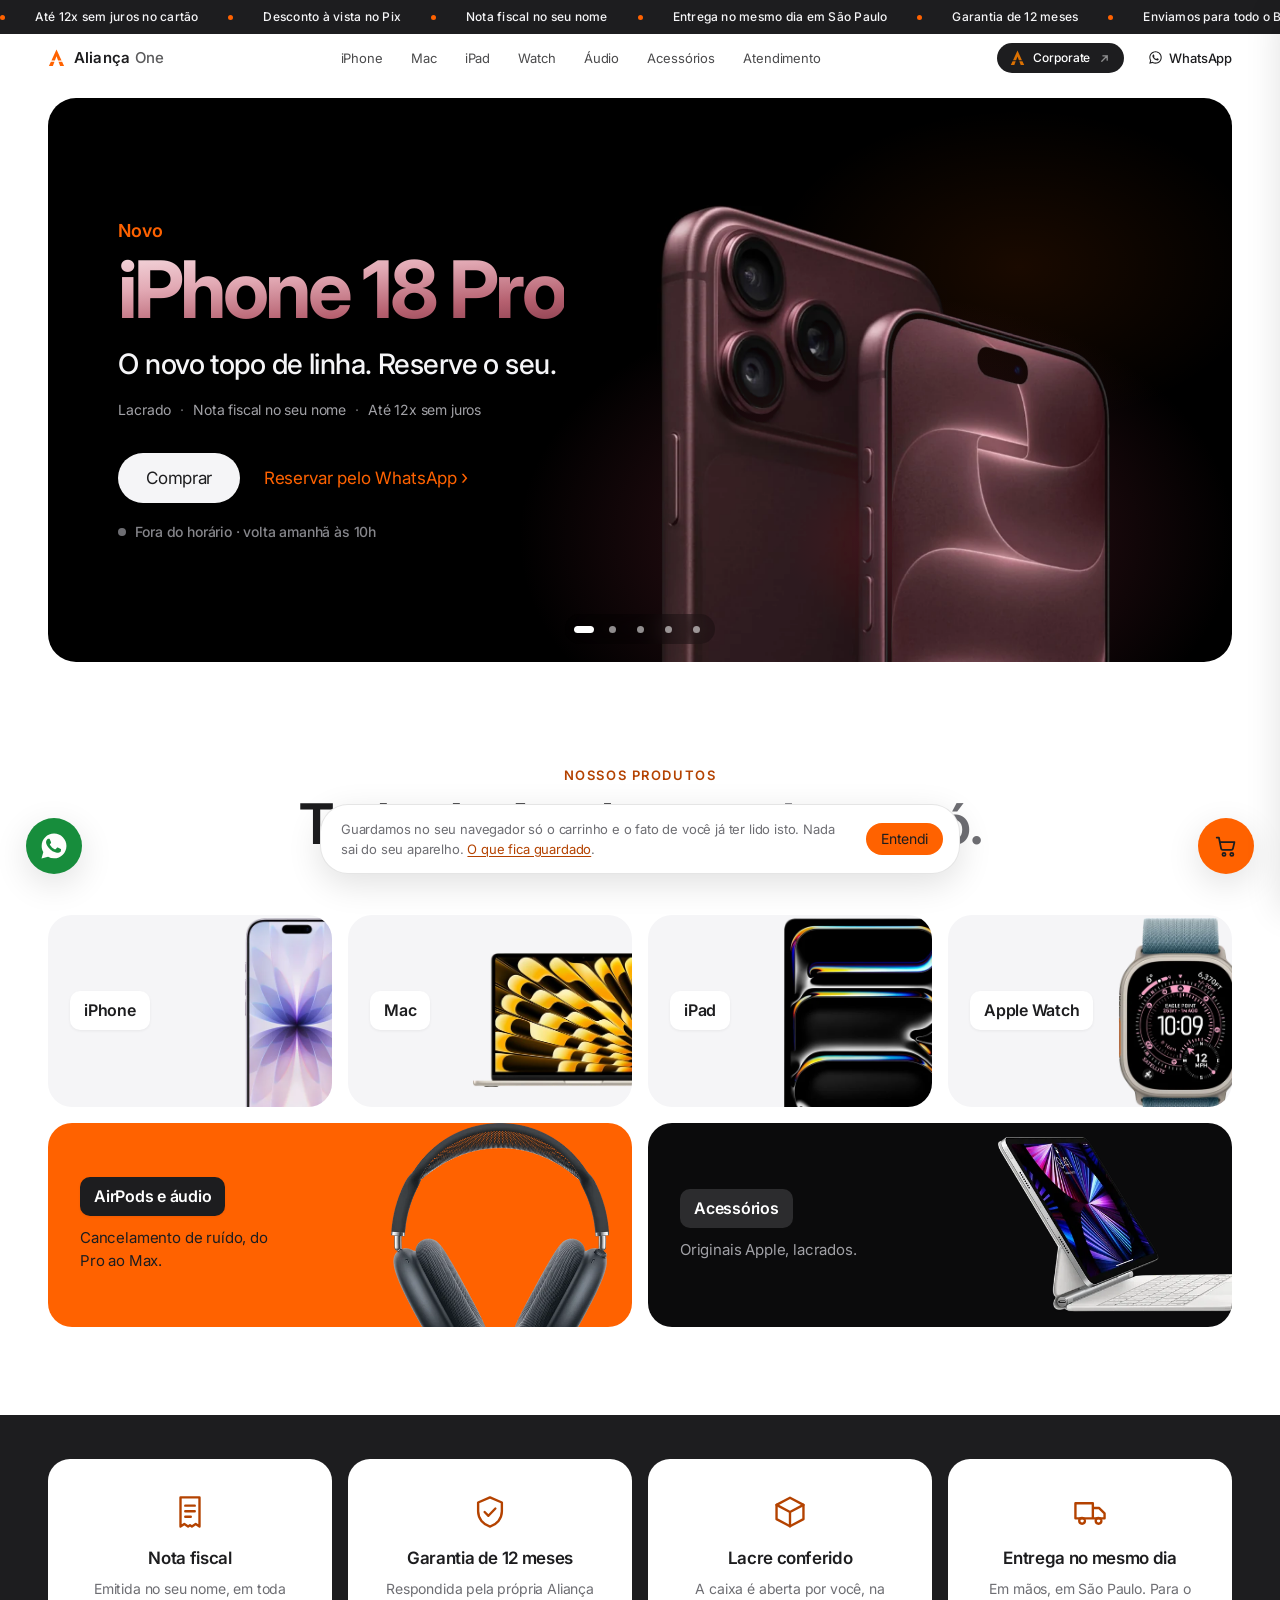
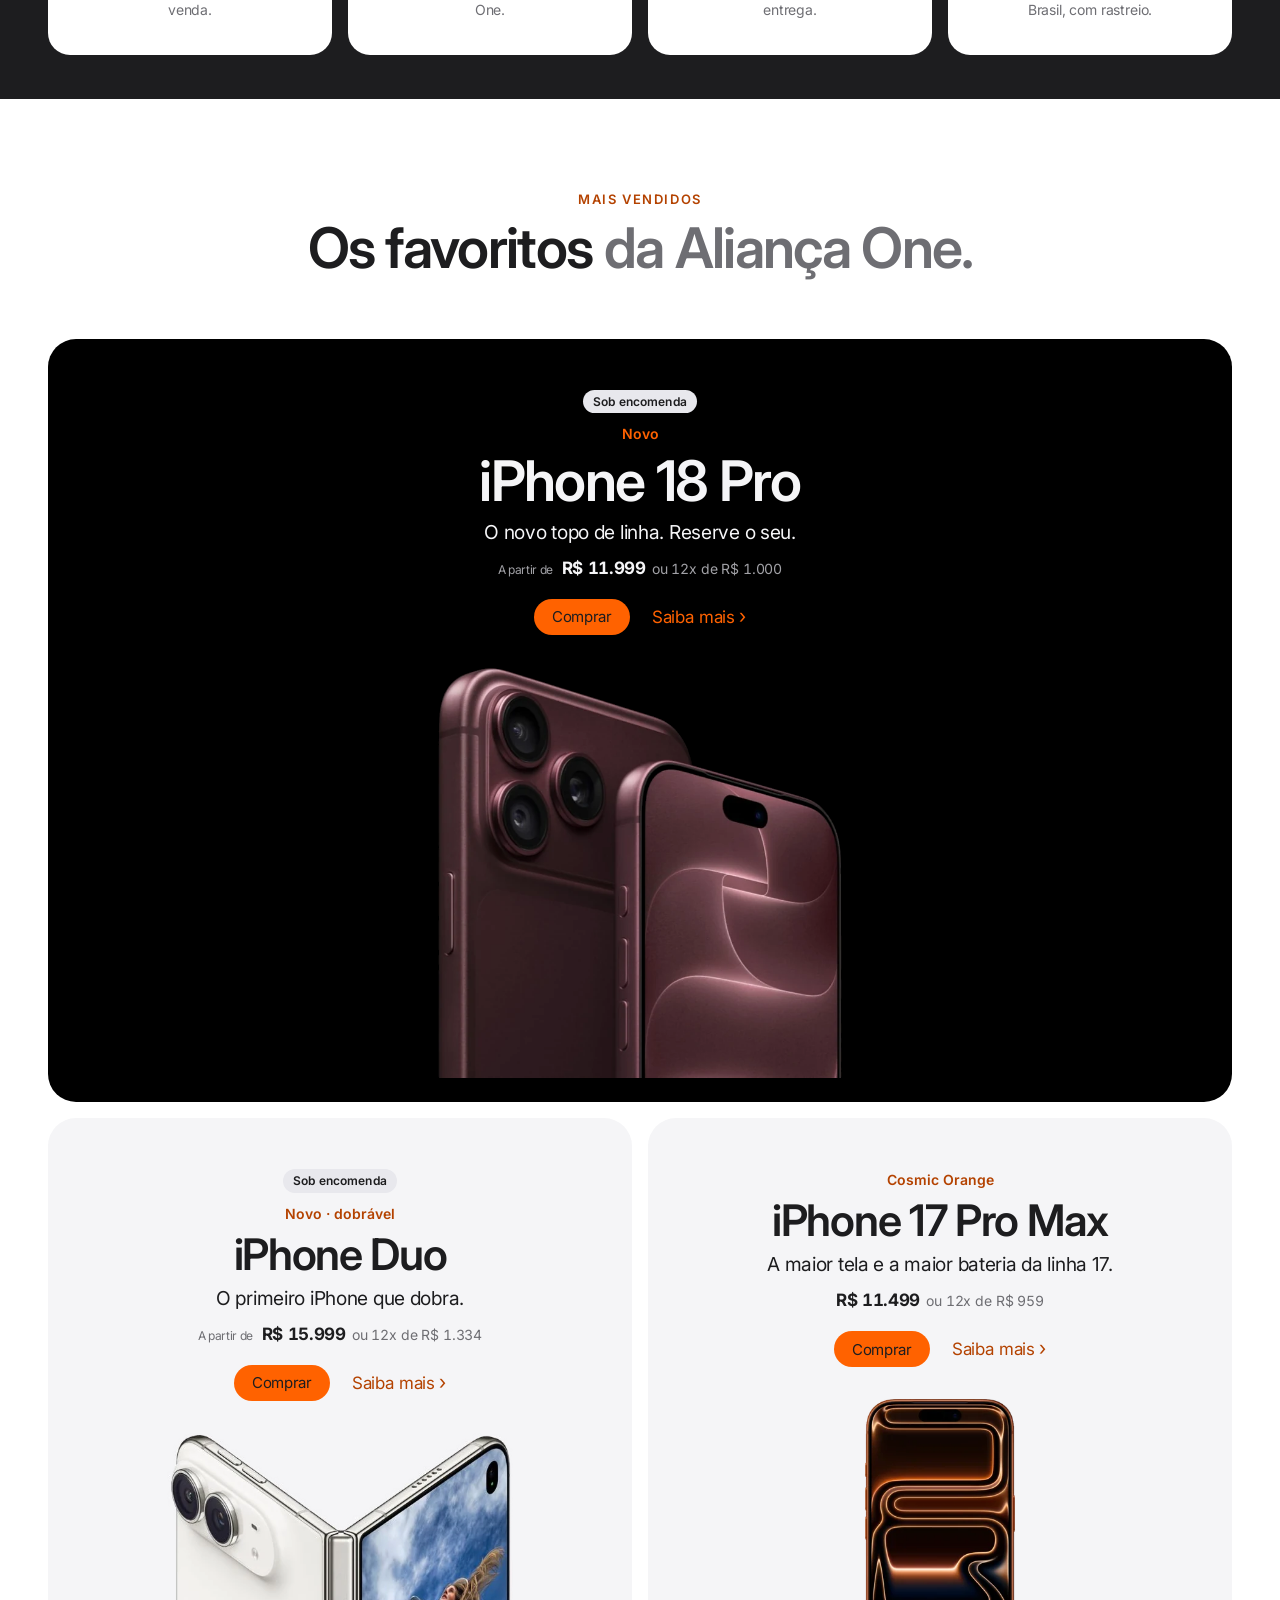
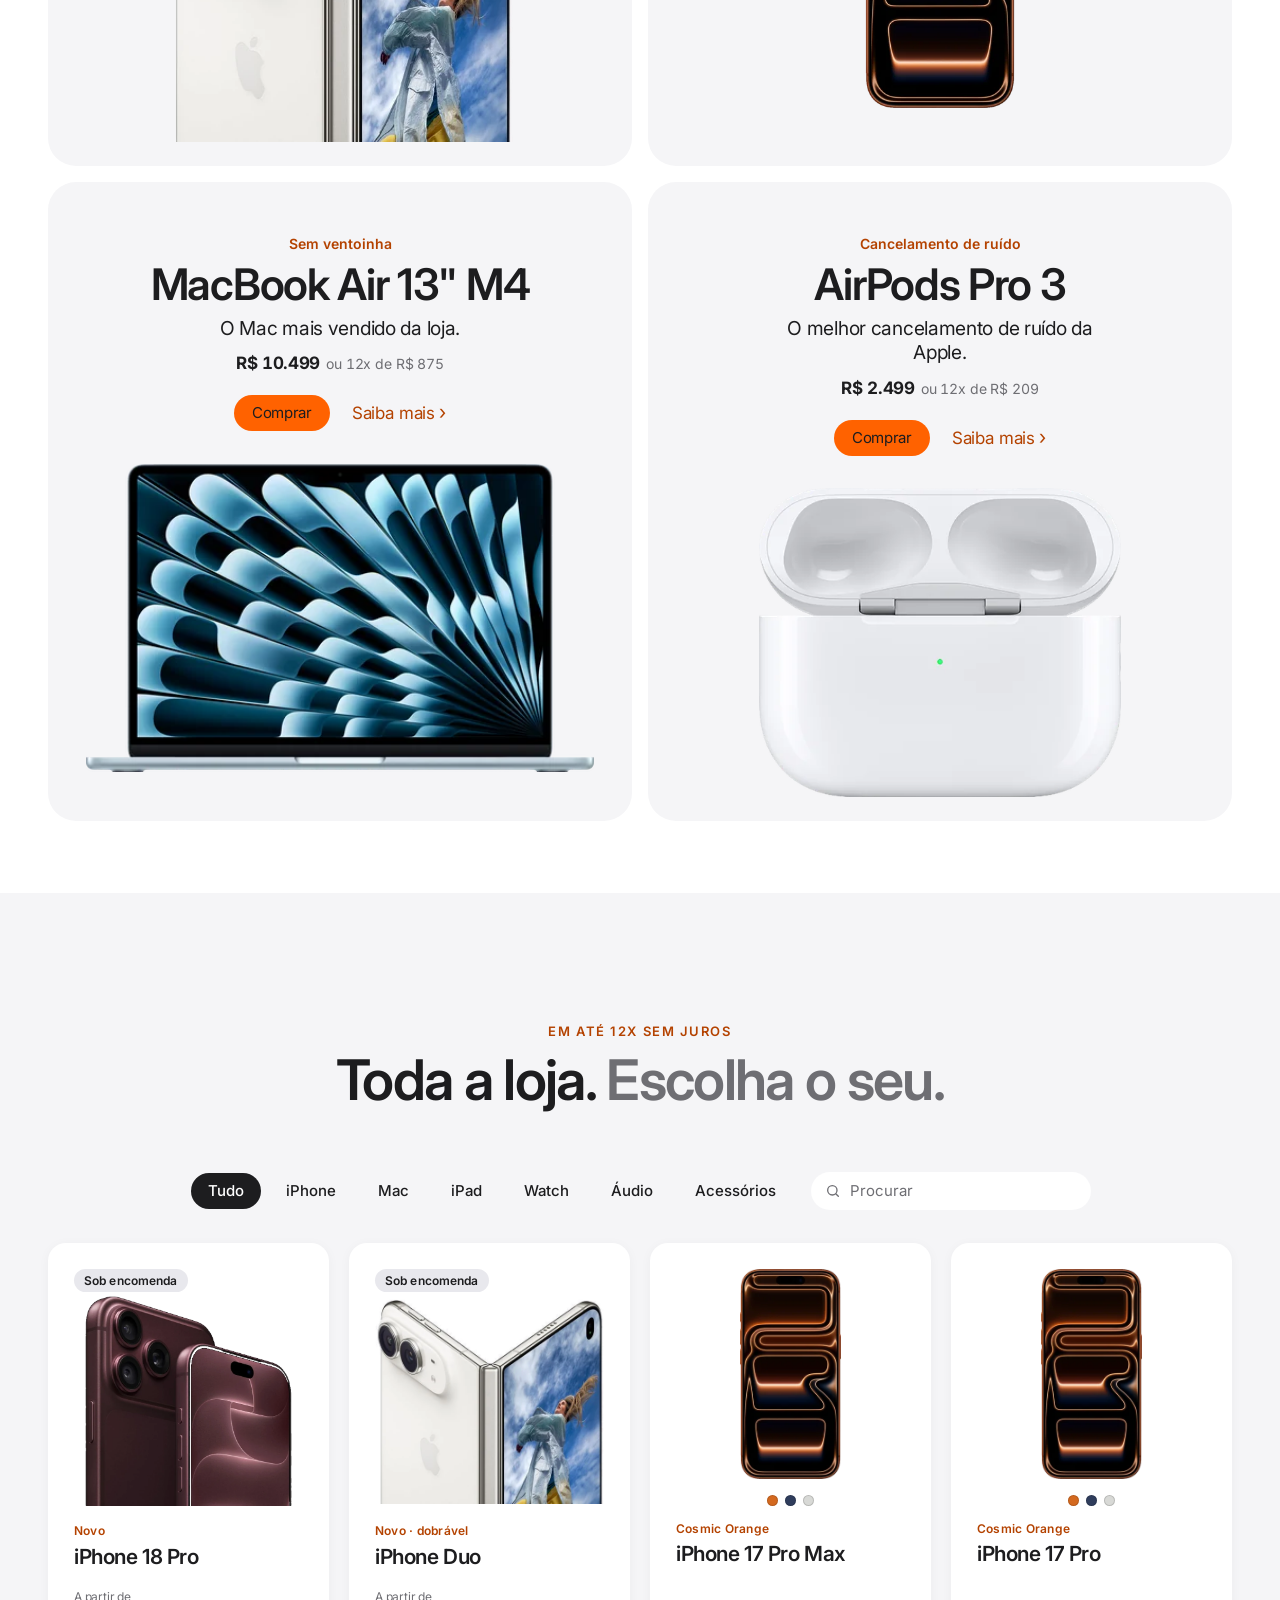
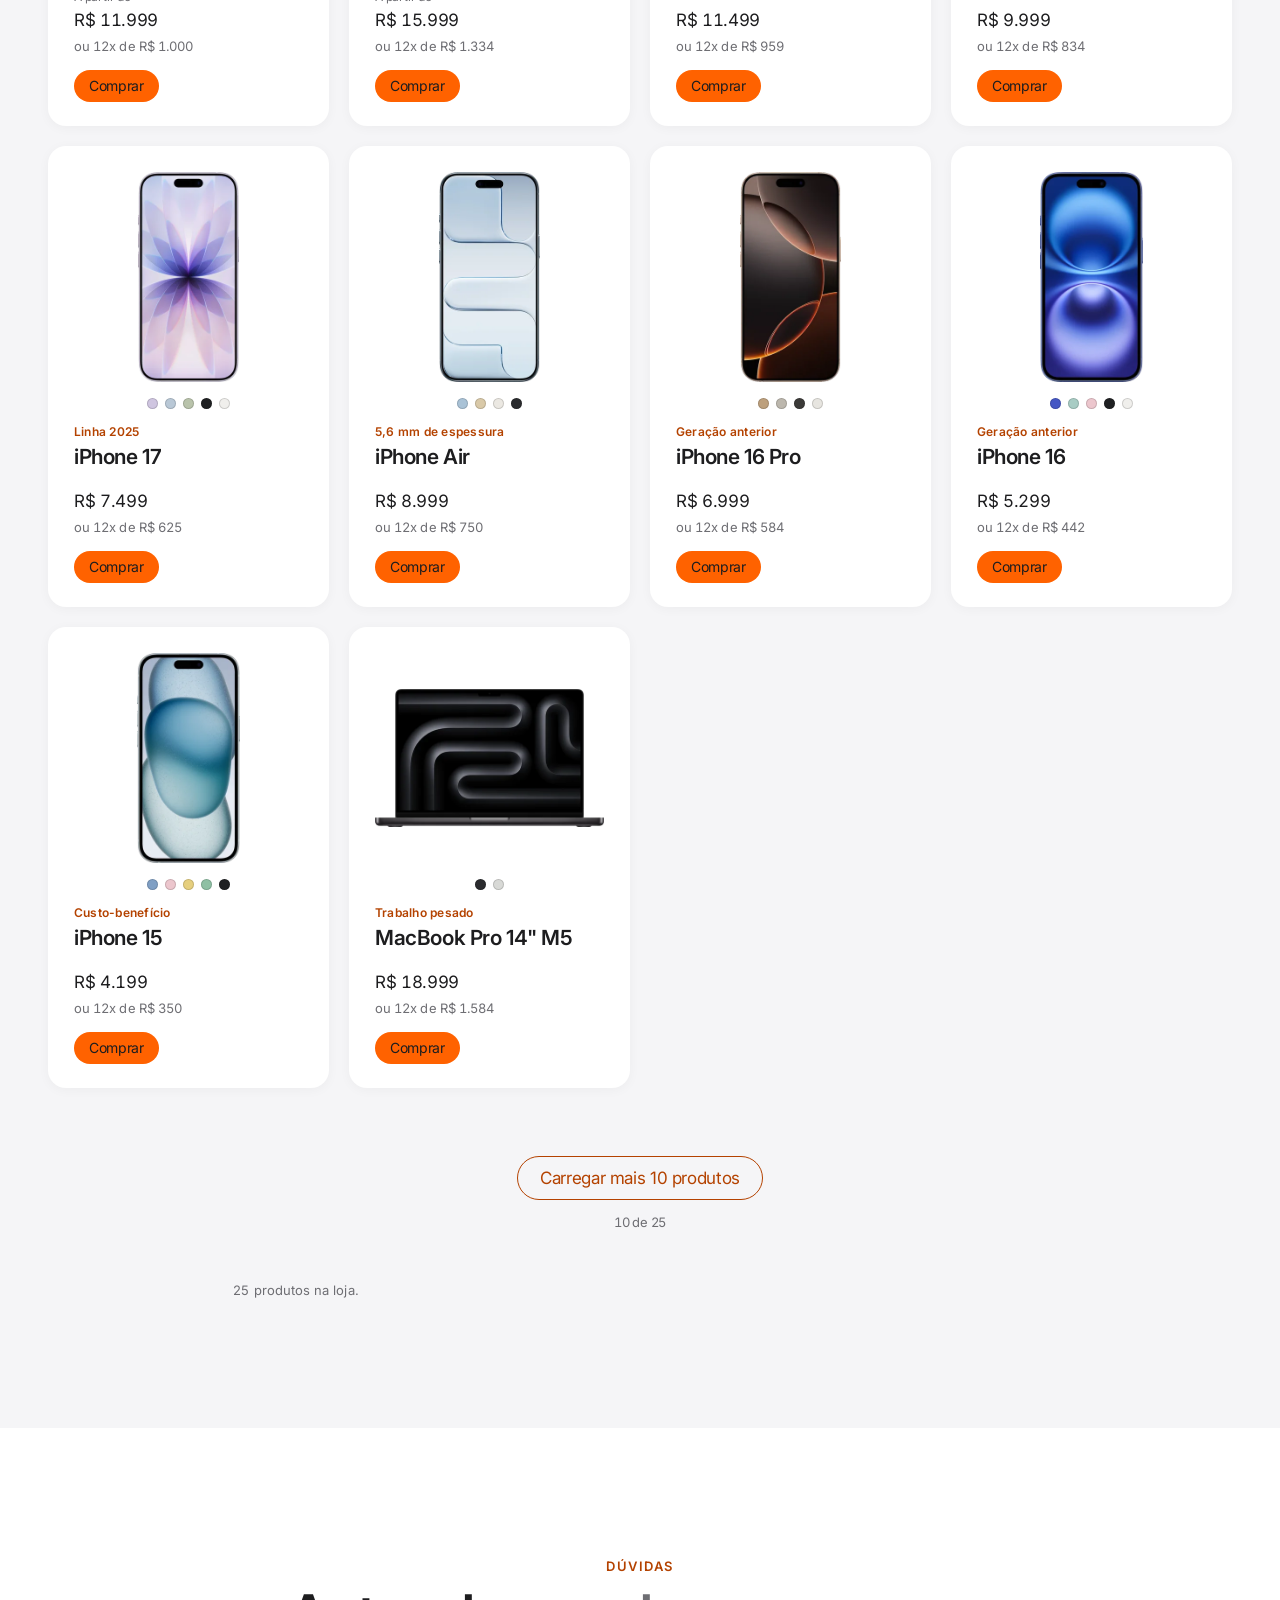
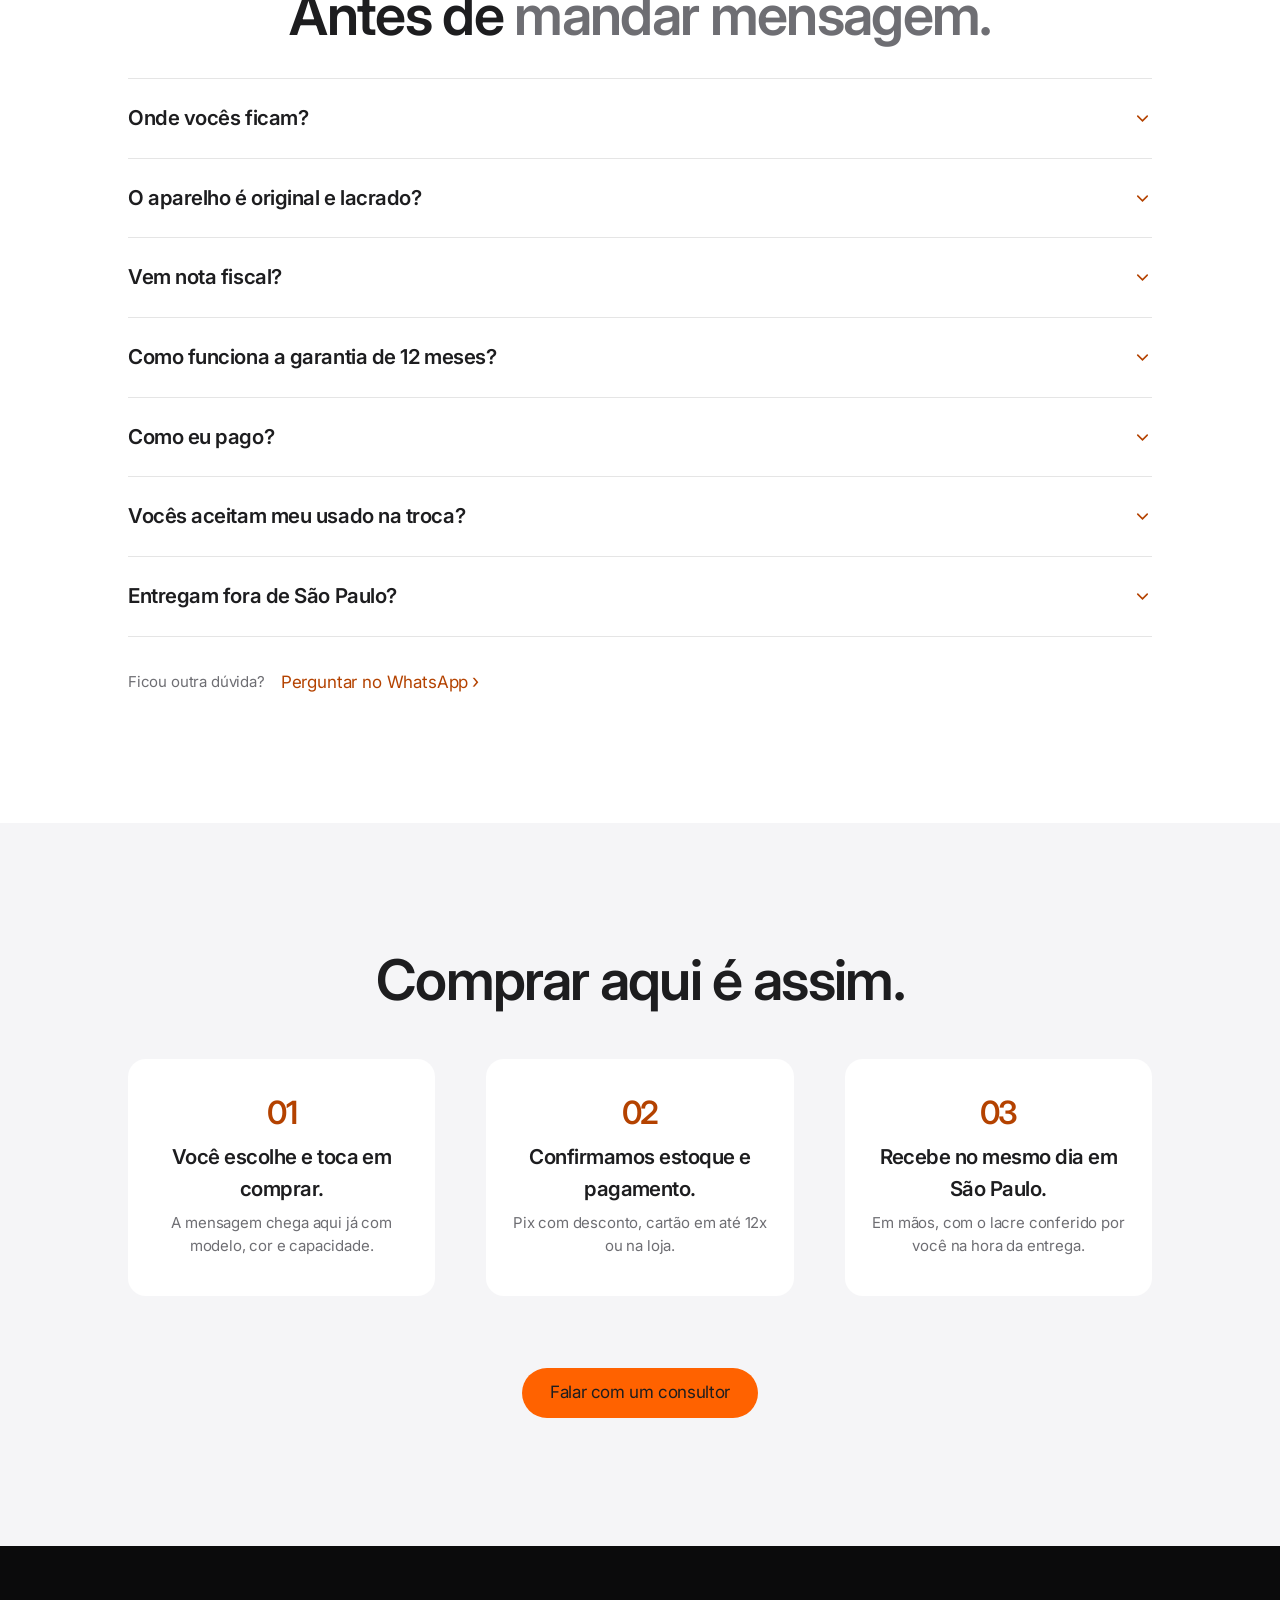
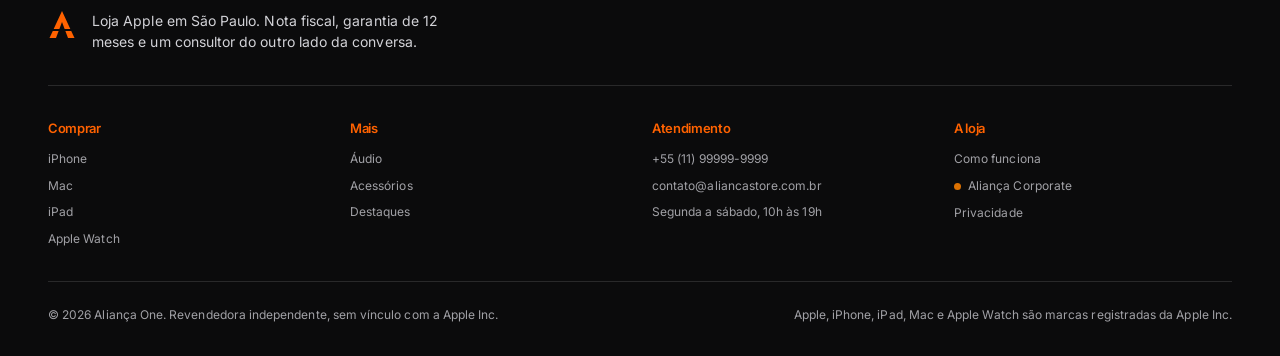
==== commit cb1f03b5: "iPhone 18 Pro e iPhone Duo no catálogo, textos de venda, filtros e aba Site no painel - Corrige os f" ====
--- a/index.html
+++ b/index.html
@@ -243,7 +243,7 @@
 <!-- ============ Categorias ============ -->
 <section class="vitrines" aria-labelledby="vitrines-titulo">
   <div class="shell shell--larga">
-    <div class="sec-topo" data-reveal>
+    <div class="sec-topo" data-reveal data-secao="vitrines">
       <p class="sec-olho">Nossos produtos</p>
       <h2 class="t-xl" id="vitrines-titulo">Tudo da Apple, <em class="rampa">num lugar só.</em></h2>
     </div>
@@ -312,7 +312,7 @@
 <!-- ============ Destaques ============ -->
 <section class="destaques" id="destaques">
   <div class="shell shell--larga">
-    <div class="sec-topo" data-reveal>
+    <div class="sec-topo" data-reveal data-secao="destaques">
       <p class="sec-olho">Os mais procurados</p>
       <h2 class="t-xl">Os principais. <em class="rampa">Com a confiança da Aliança One.</em></h2>
     </div>
@@ -324,7 +324,7 @@
 <!-- ============ Catálogo ============ -->
 <section class="catalogo" id="catalogo">
   <div class="shell shell--larga">
-    <div class="sec-topo" data-reveal>
+    <div class="sec-topo" data-reveal data-secao="catalogo">
       <p class="sec-olho">Em até 12x sem juros</p>
       <h2 class="t-xl">Toda a loja. <em class="rampa">Escolha o seu.</em></h2>
     </div>
@@ -346,7 +346,7 @@
 <!-- ============ Perguntas ============ -->
 <section class="perguntas" id="perguntas">
   <div class="shell">
-    <div class="sec-topo" data-reveal>
+    <div class="sec-topo" data-reveal data-secao="perguntas">
       <p class="sec-olho">Dúvidas</p>
       <h2 class="t-xl">Antes de <em class="rampa">mandar mensagem.</em></h2>
     </div>
@@ -529,6 +529,7 @@
 
 <script src="assets/js/data.js"></script>
 <script src="assets/js/catalogo.js"></script>
+<script src="assets/js/site.js"></script>
 <script src="assets/js/aparelho.js"></script>
 <script src="assets/js/gesto.js"></script>
 <script src="assets/js/transicao.js"></script>
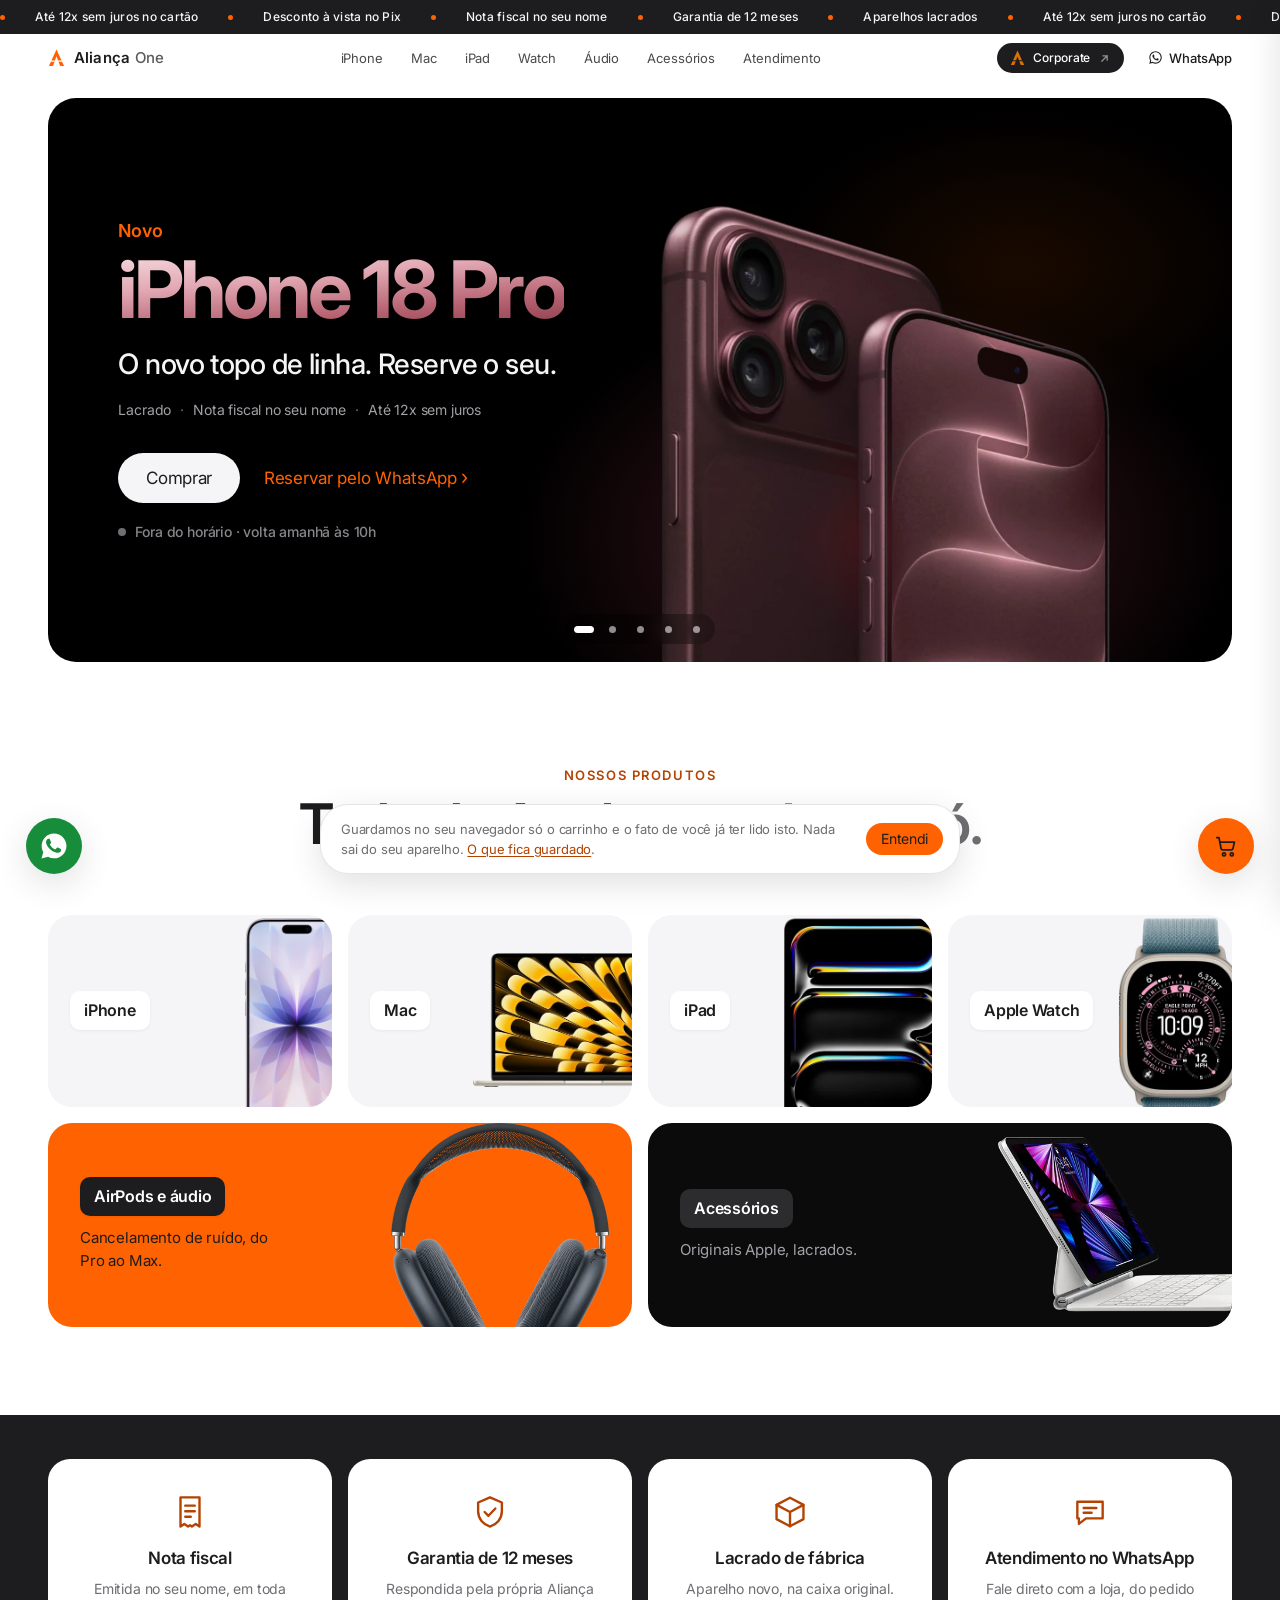
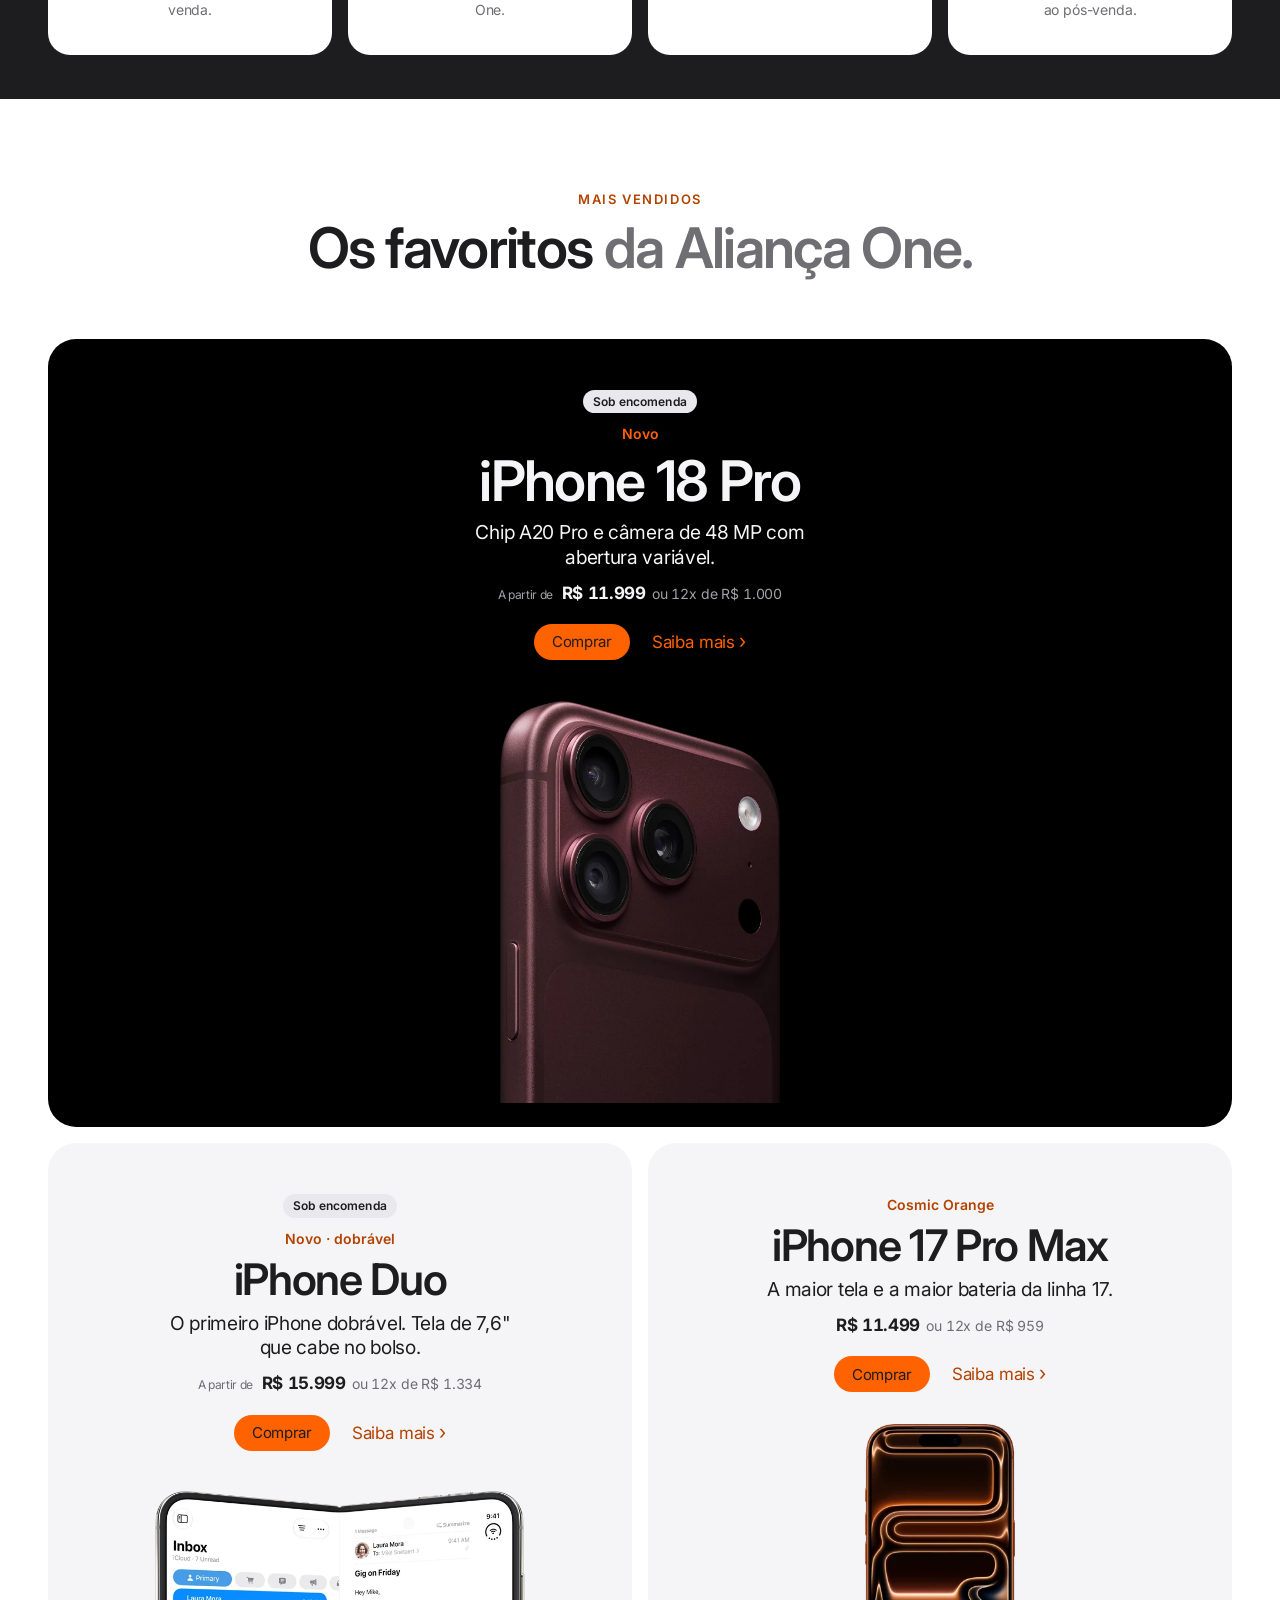
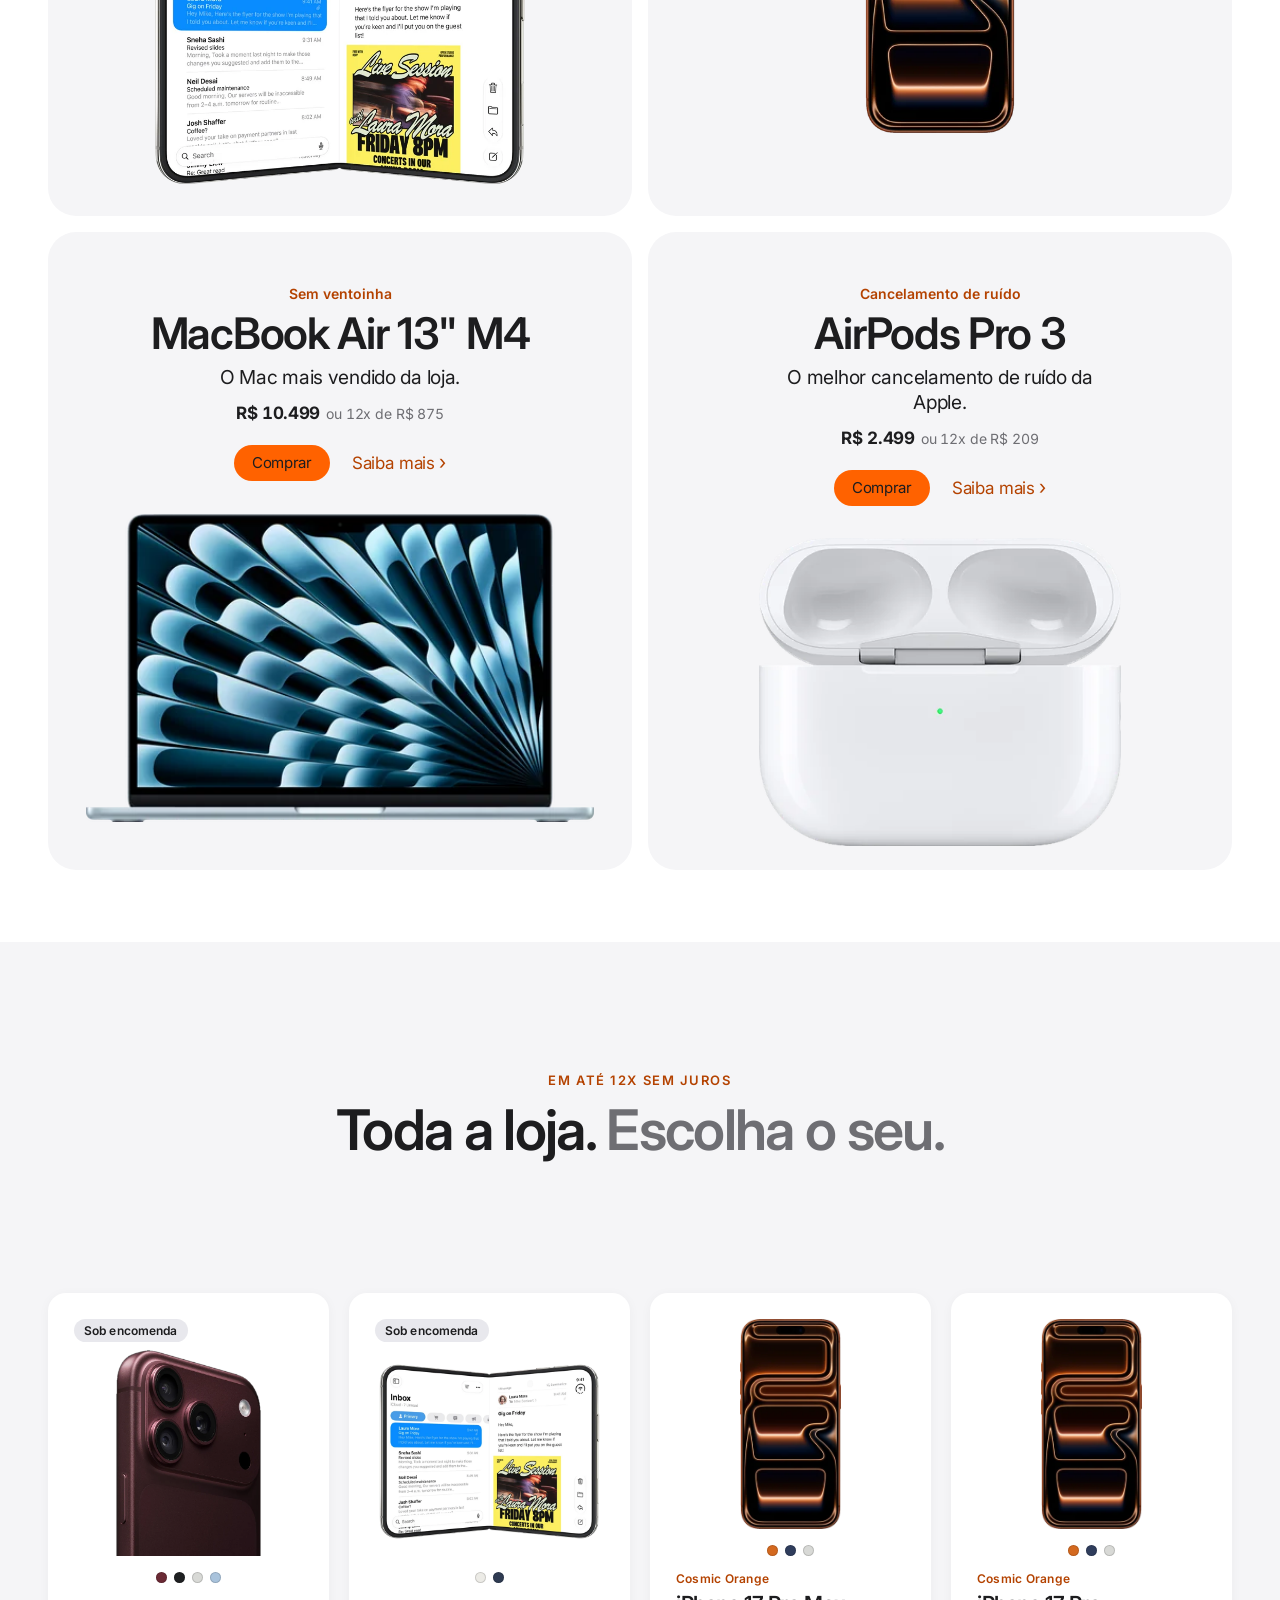
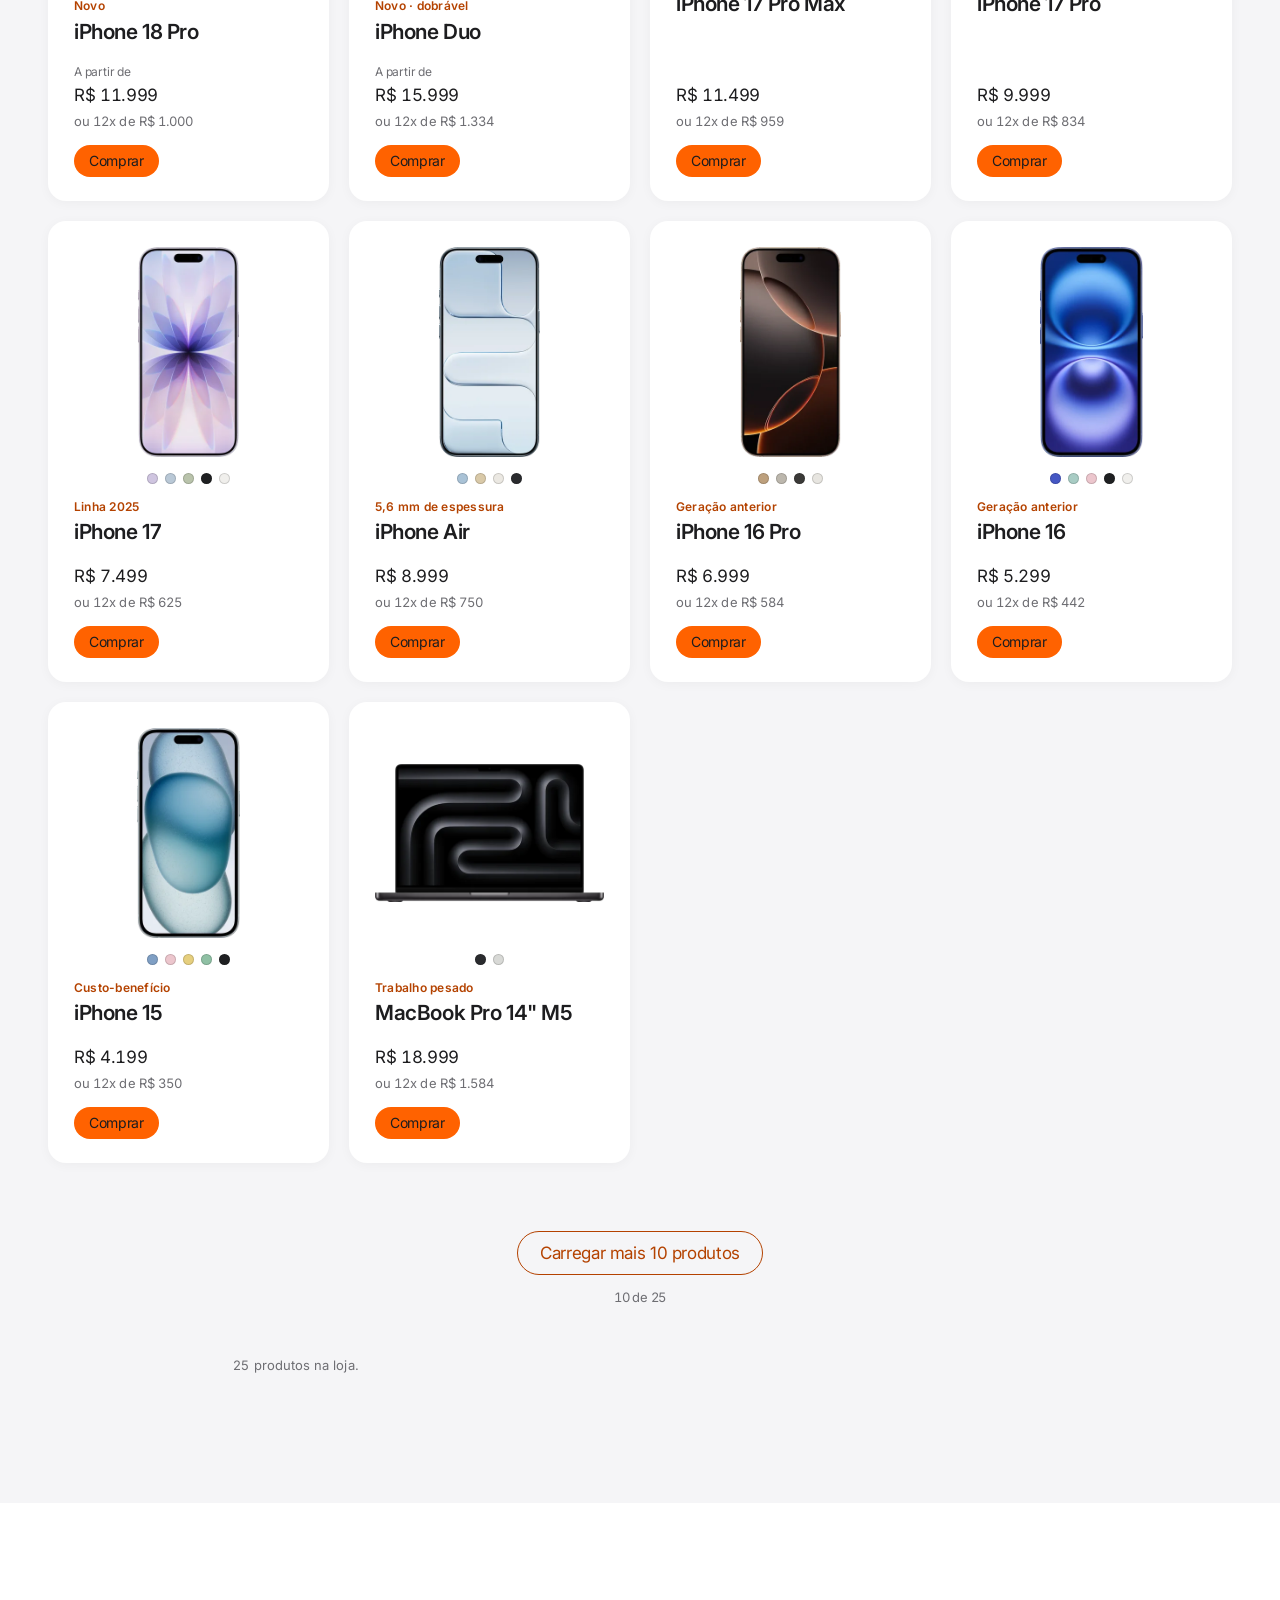
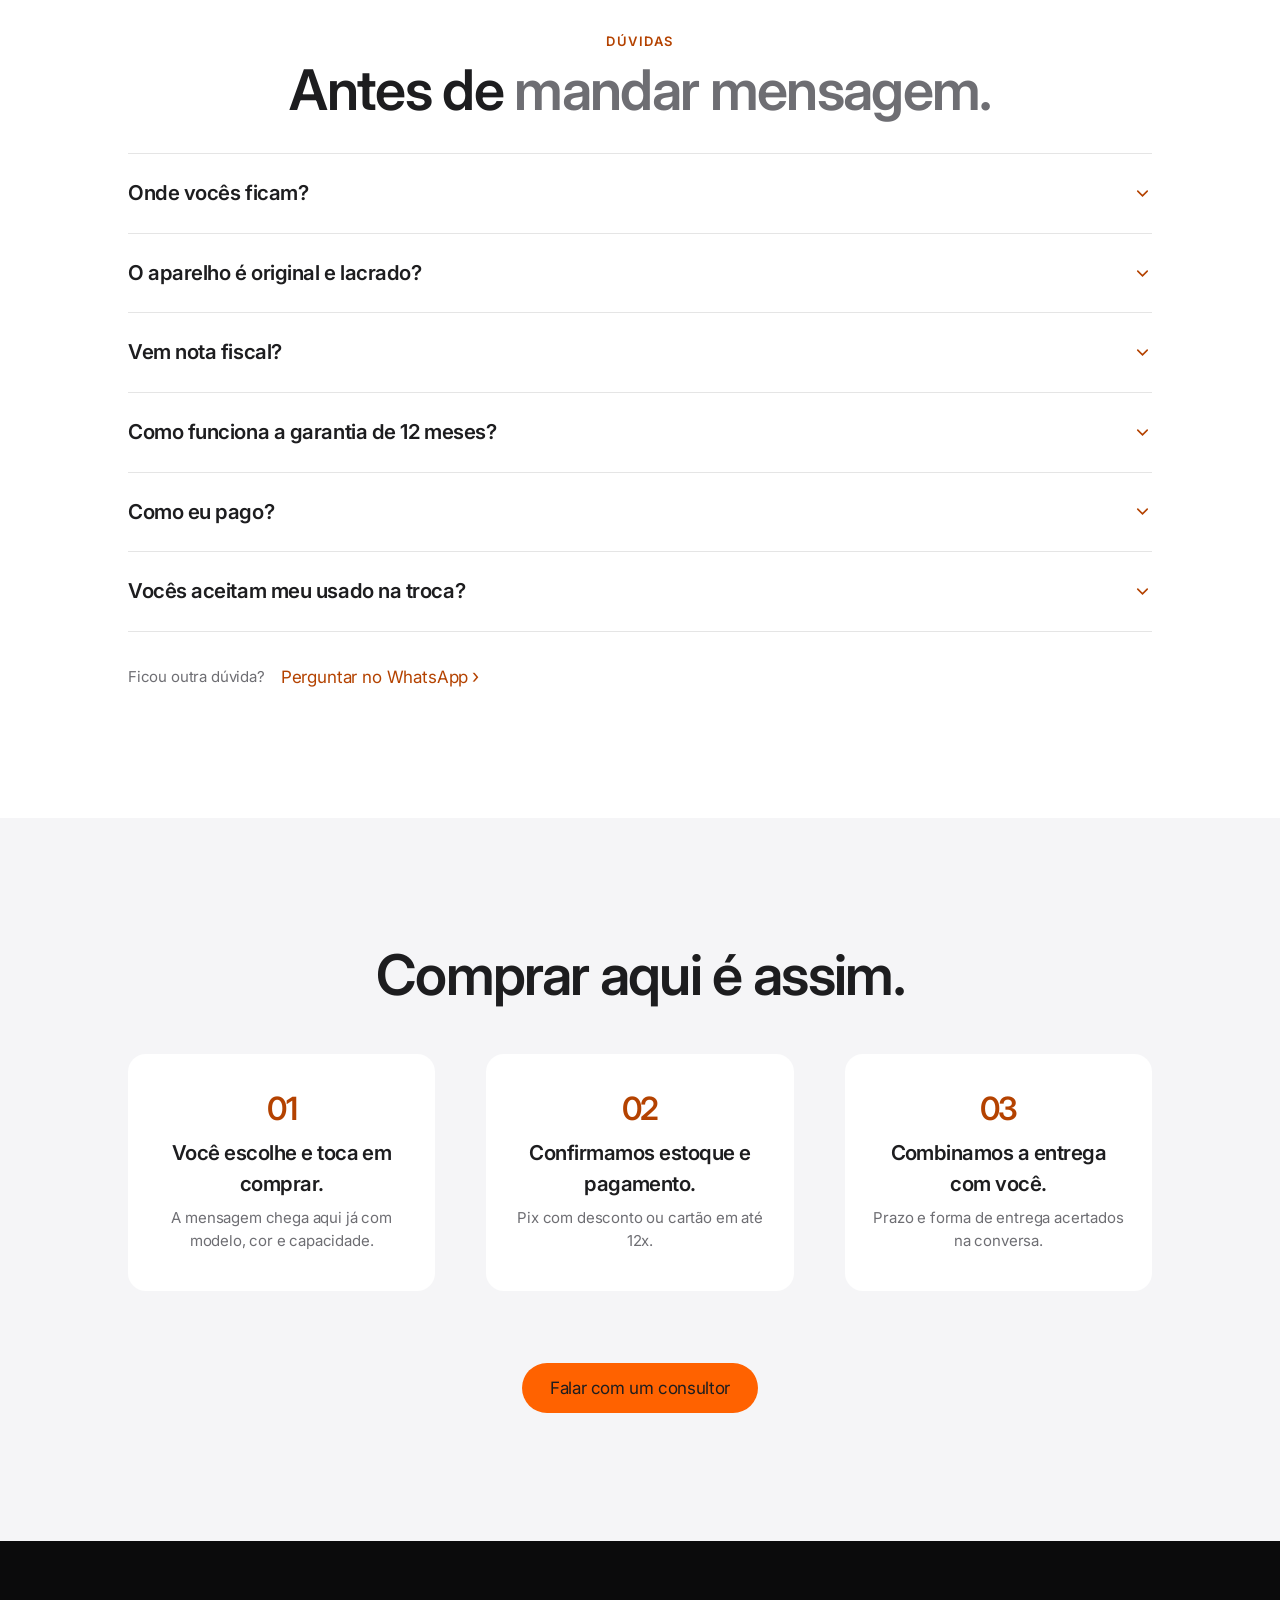
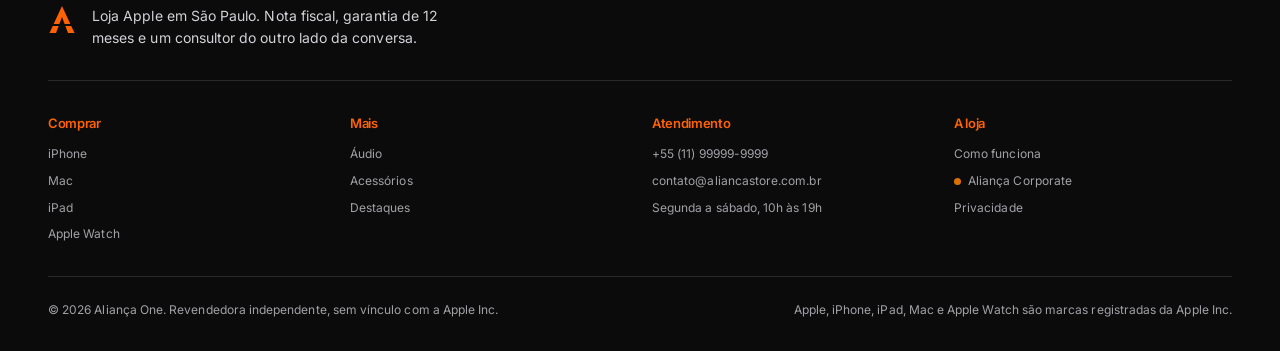
==== commit ec8d3b79: "Fotos oficiais do iPhone 18 Pro (4 cores) e do Duo (cores e vistas), sem promessas de entrega e sem " ====
--- a/index.html
+++ b/index.html
@@ -49,17 +49,15 @@
         <li>Até 12x sem juros no cartão</li>
         <li>Desconto à vista no Pix</li>
         <li>Nota fiscal no seu nome</li>
-        <li>Entrega no mesmo dia em São Paulo</li>
         <li>Garantia de 12 meses</li>
-        <li>Enviamos para todo o Brasil</li>
+        <li>Aparelhos lacrados</li>
       </ul>
       <ul class="faixa-lista" aria-hidden="true">
         <li>Até 12x sem juros no cartão</li>
         <li>Desconto à vista no Pix</li>
         <li>Nota fiscal no seu nome</li>
-        <li>Entrega no mesmo dia em São Paulo</li>
         <li>Garantia de 12 meses</li>
-        <li>Enviamos para todo o Brasil</li>
+        <li>Aparelhos lacrados</li>
       </ul>
     </div>
   </div>
@@ -204,7 +202,7 @@
           <div class="cartaz-txt">
             <p class="cartaz-olho">Pagamento</p>
             <h2 class="cartaz-titulo">Até 12x sem juros. <em>Ou desconto no Pix.</em></h2>
-            <p class="cartaz-sub">Em São Paulo você confere o aparelho antes de fechar o pagamento.</p>
+            <p class="cartaz-sub">Parcele no cartão ou pague à vista no Pix com desconto.</p>
             <div class="cartaz-acoes">
               <a class="btn btn--grande btn--tinta" target="_blank" rel="noopener"
                  data-wa="Olá! Vim pelo site da Aliança One e quero saber das condições de pagamento.">Falar com um consultor</a>
@@ -297,13 +295,13 @@
       </li>
       <li data-reveal style="--delay:120ms">
         <svg viewBox="0 0 24 24" aria-hidden="true"><path pathLength="1" d="M3.5 7.5 12 3l8.5 4.5v9L12 21l-8.5-4.5Z"/><path pathLength="1" d="m3.5 7.5 8.5 4.5 8.5-4.5M12 12v9"/></svg>
-        <h3>Lacre conferido</h3>
-        <p>A caixa é aberta por você, na entrega.</p>
+        <h3>Lacrado de fábrica</h3>
+        <p>Aparelho novo, na caixa original.</p>
       </li>
       <li data-reveal style="--delay:180ms">
-        <svg viewBox="0 0 24 24" aria-hidden="true"><path pathLength="1" d="M2.8 6.5h11v9.5h-11ZM13.8 9.5h4l3.4 3.4V16h-7.4"/><circle pathLength="1" cx="7" cy="17.6" r="1.8"/><circle pathLength="1" cx="17.4" cy="17.6" r="1.8"/></svg>
-        <h3>Entrega no mesmo dia</h3>
-        <p>Em mãos, em São Paulo. Para o Brasil, com rastreio.</p>
+        <svg viewBox="0 0 24 24" aria-hidden="true"><path pathLength="1" d="M4 5.5h16v10.5H9.5L5 19.5V16H4Z"/><path pathLength="1" d="M8 9.5h8M8 12.5h5"/></svg>
+        <h3>Atendimento no WhatsApp</h3>
+        <p>Fale direto com a loja, do pedido ao pós-venda.</p>
       </li>
     </ul>
   </div>
@@ -400,12 +398,12 @@
       <div data-reveal style="--delay:80ms">
         <span class="n" aria-hidden="true">02</span>
         <h3>Confirmamos estoque e pagamento.</h3>
-        <p>Pix com desconto, cartão em até 12x ou na loja.</p>
+        <p>Pix com desconto ou cartão em até 12x.</p>
       </div>
       <div data-reveal style="--delay:160ms">
         <span class="n" aria-hidden="true">03</span>
-        <h3>Recebe no mesmo dia em São Paulo.</h3>
-        <p>Em mãos, com o lacre conferido por você na hora da entrega.</p>
+        <h3>Combinamos a entrega com você.</h3>
+        <p>Prazo e forma de entrega acertados na conversa.</p>
       </div>
     </div>
 
@@ -497,7 +495,6 @@
       <a class="btn btn--grande btn--largo" id="carrinho-enviar" target="_blank" rel="noopener" href="#">
         Fechar pedido no WhatsApp
       </a>
-      <p class="carrinho-nota">A lista inteira já vai escrita na mensagem, com cor e capacidade.</p>
     </footer>
   </aside>
 </div>
